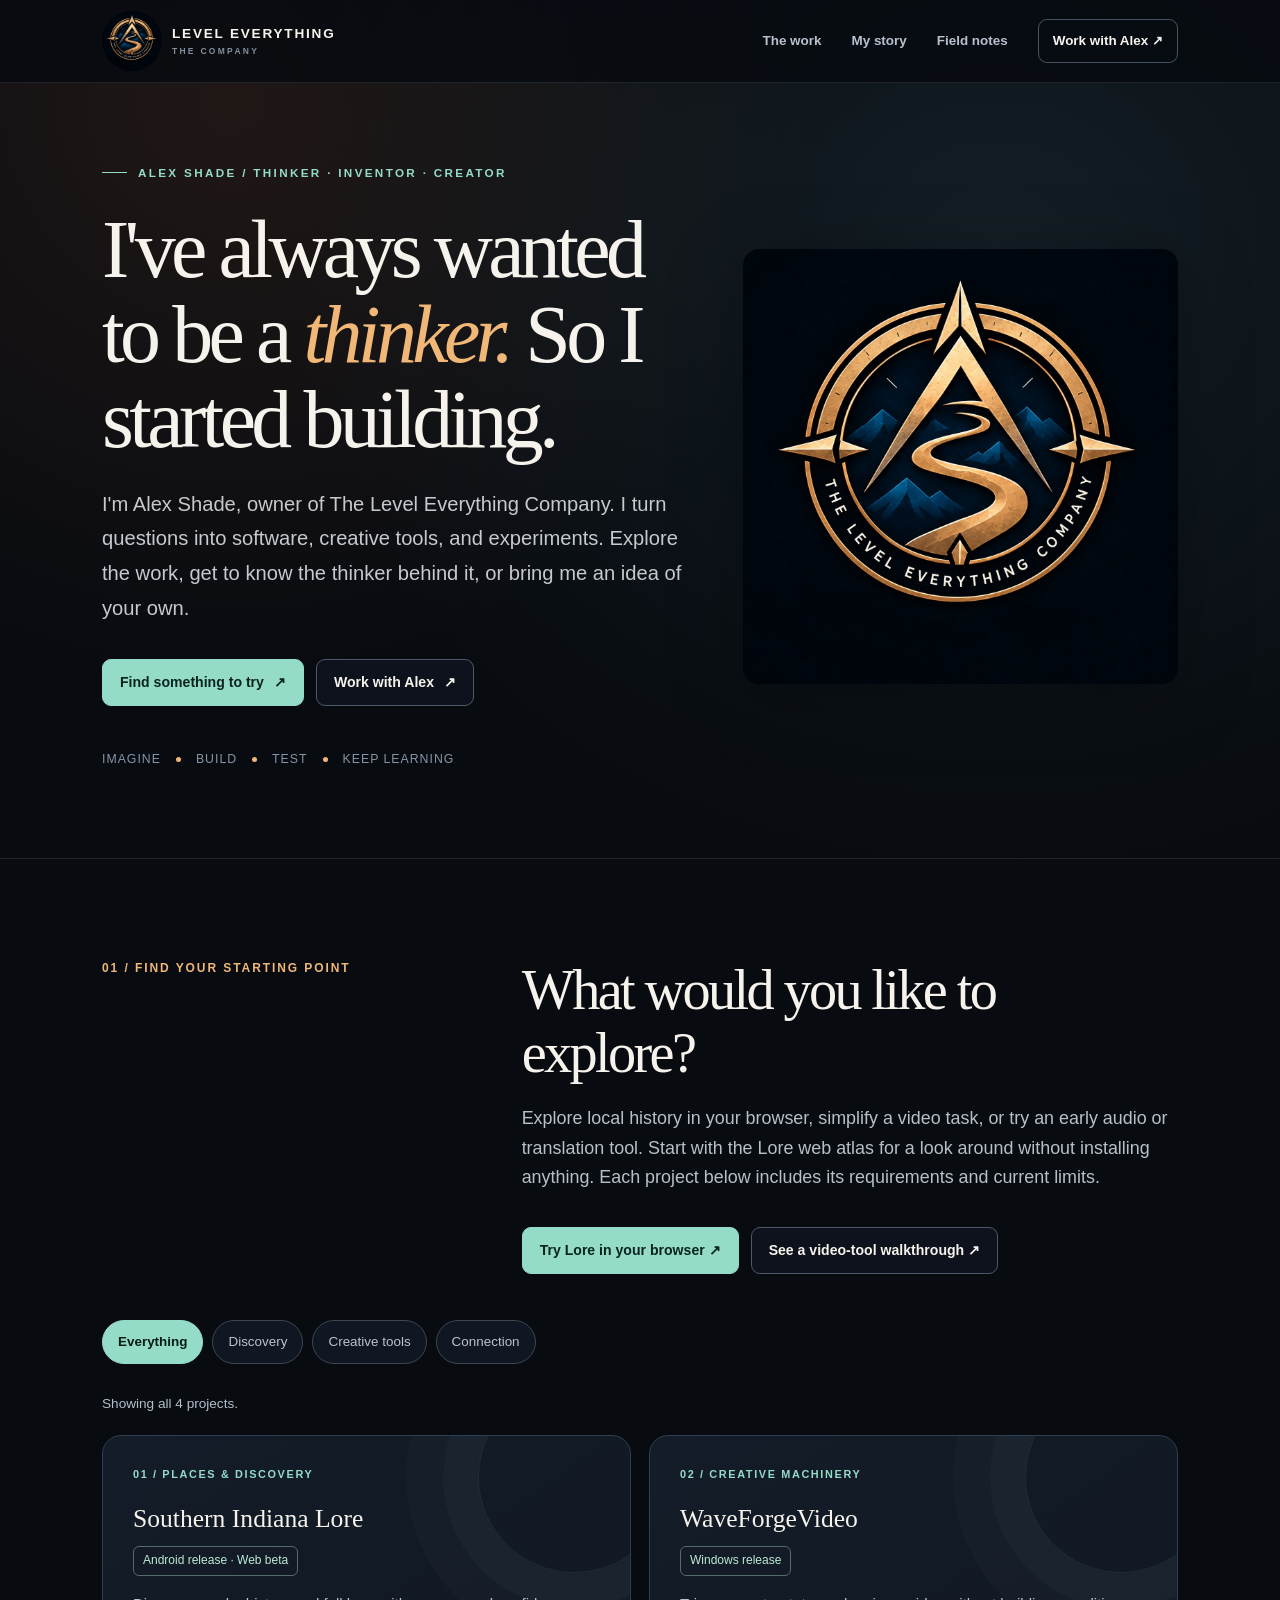
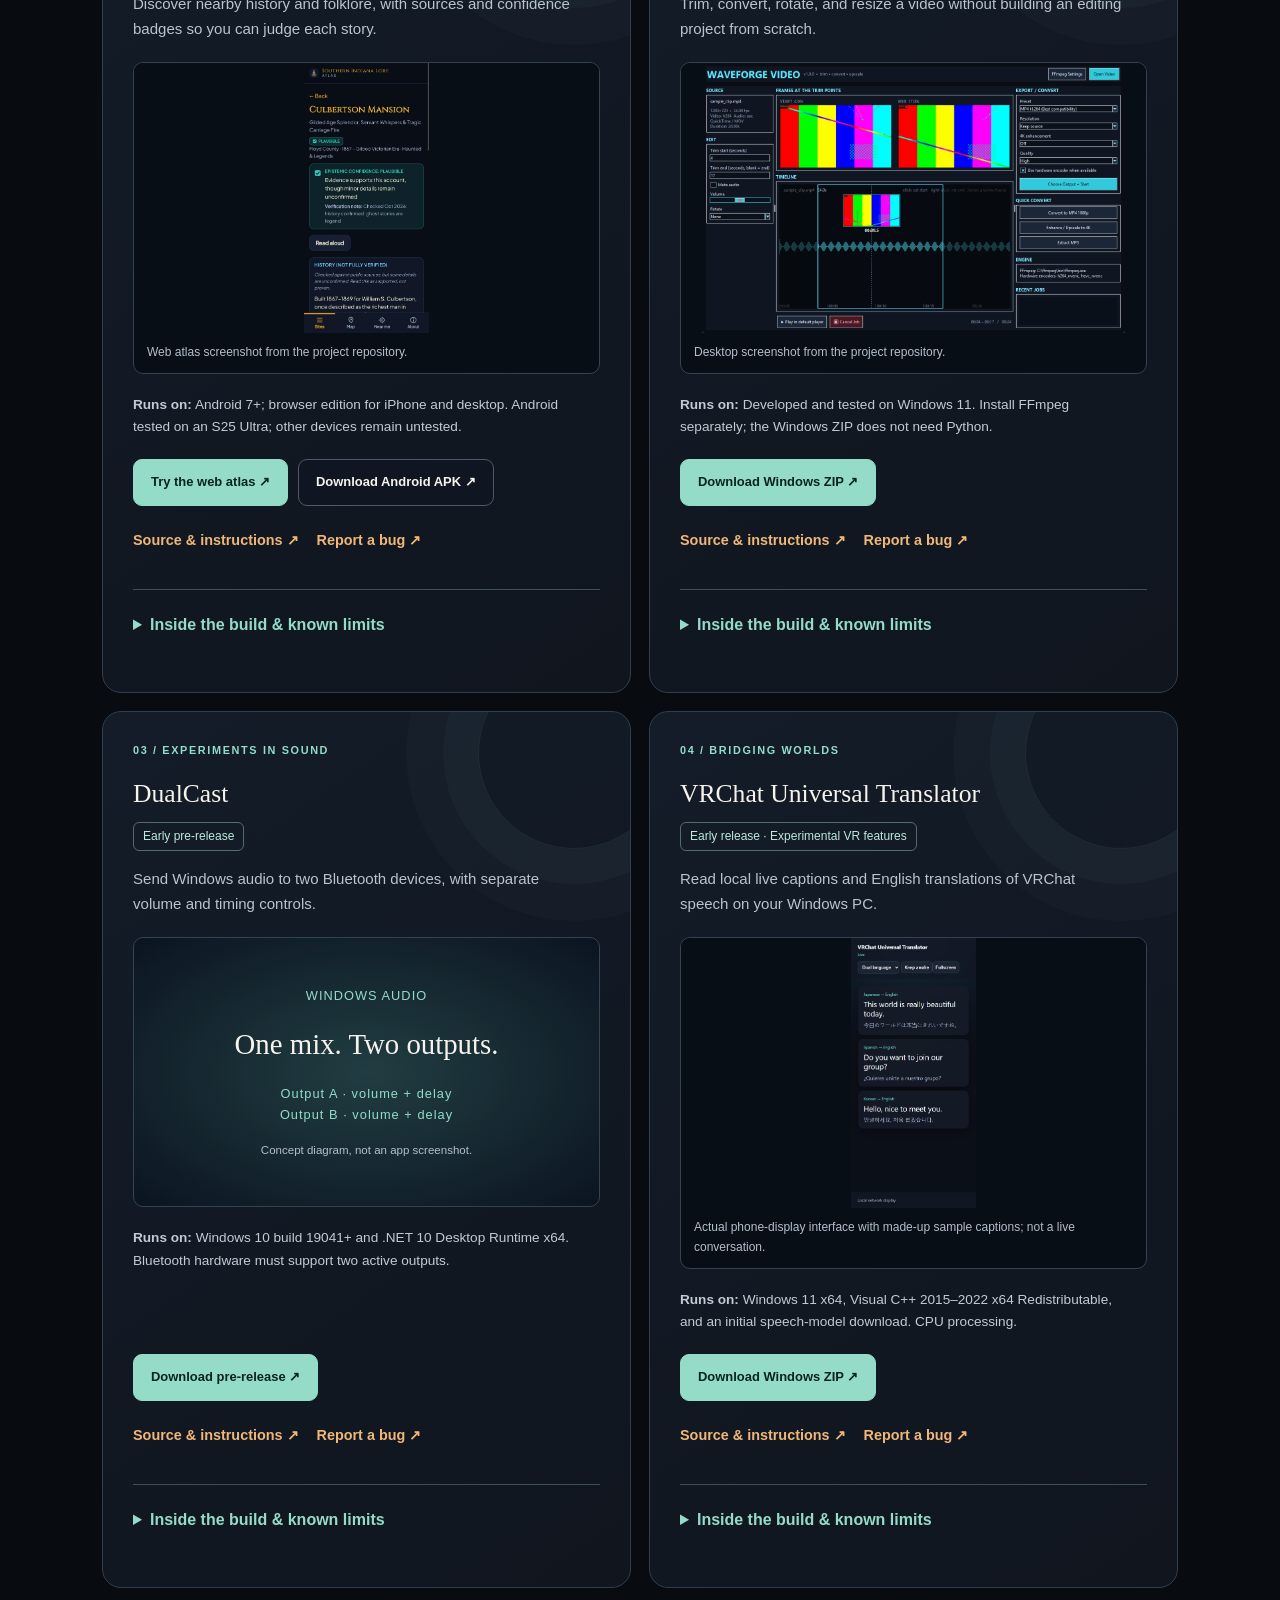
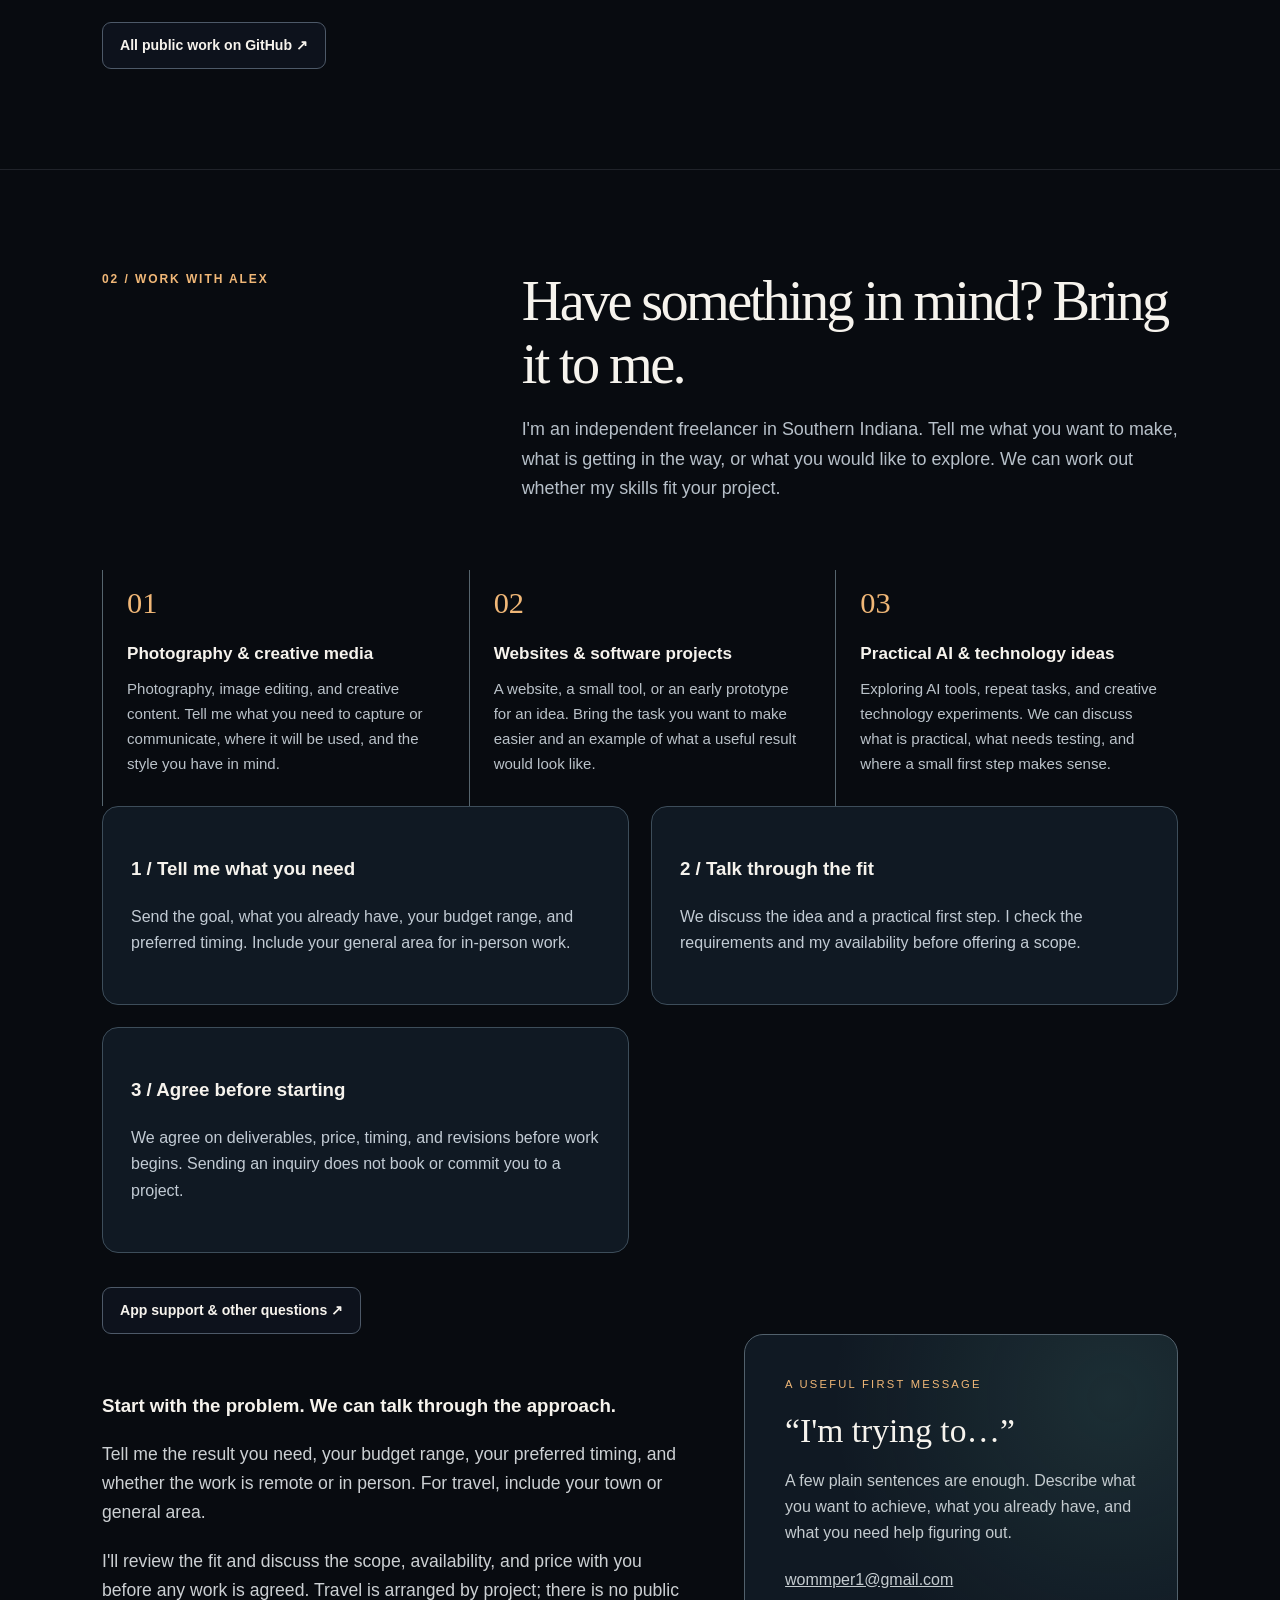
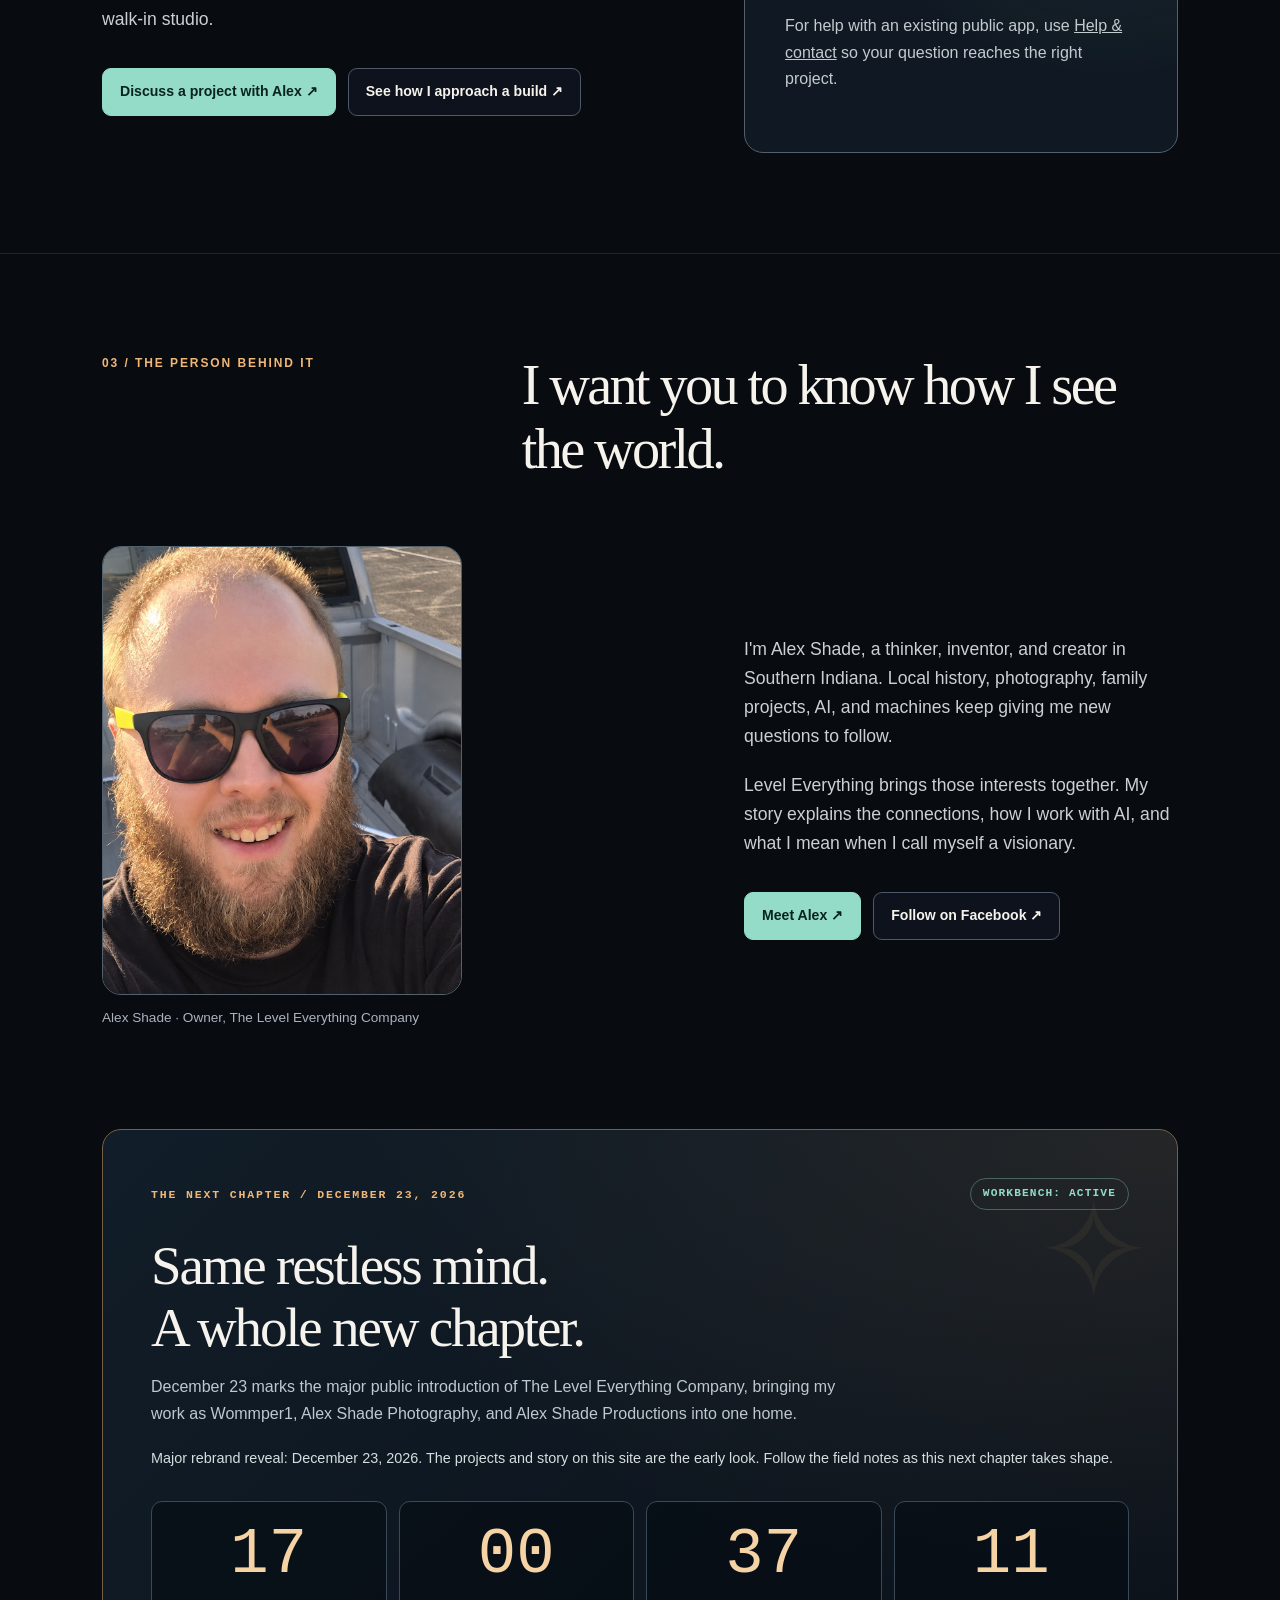
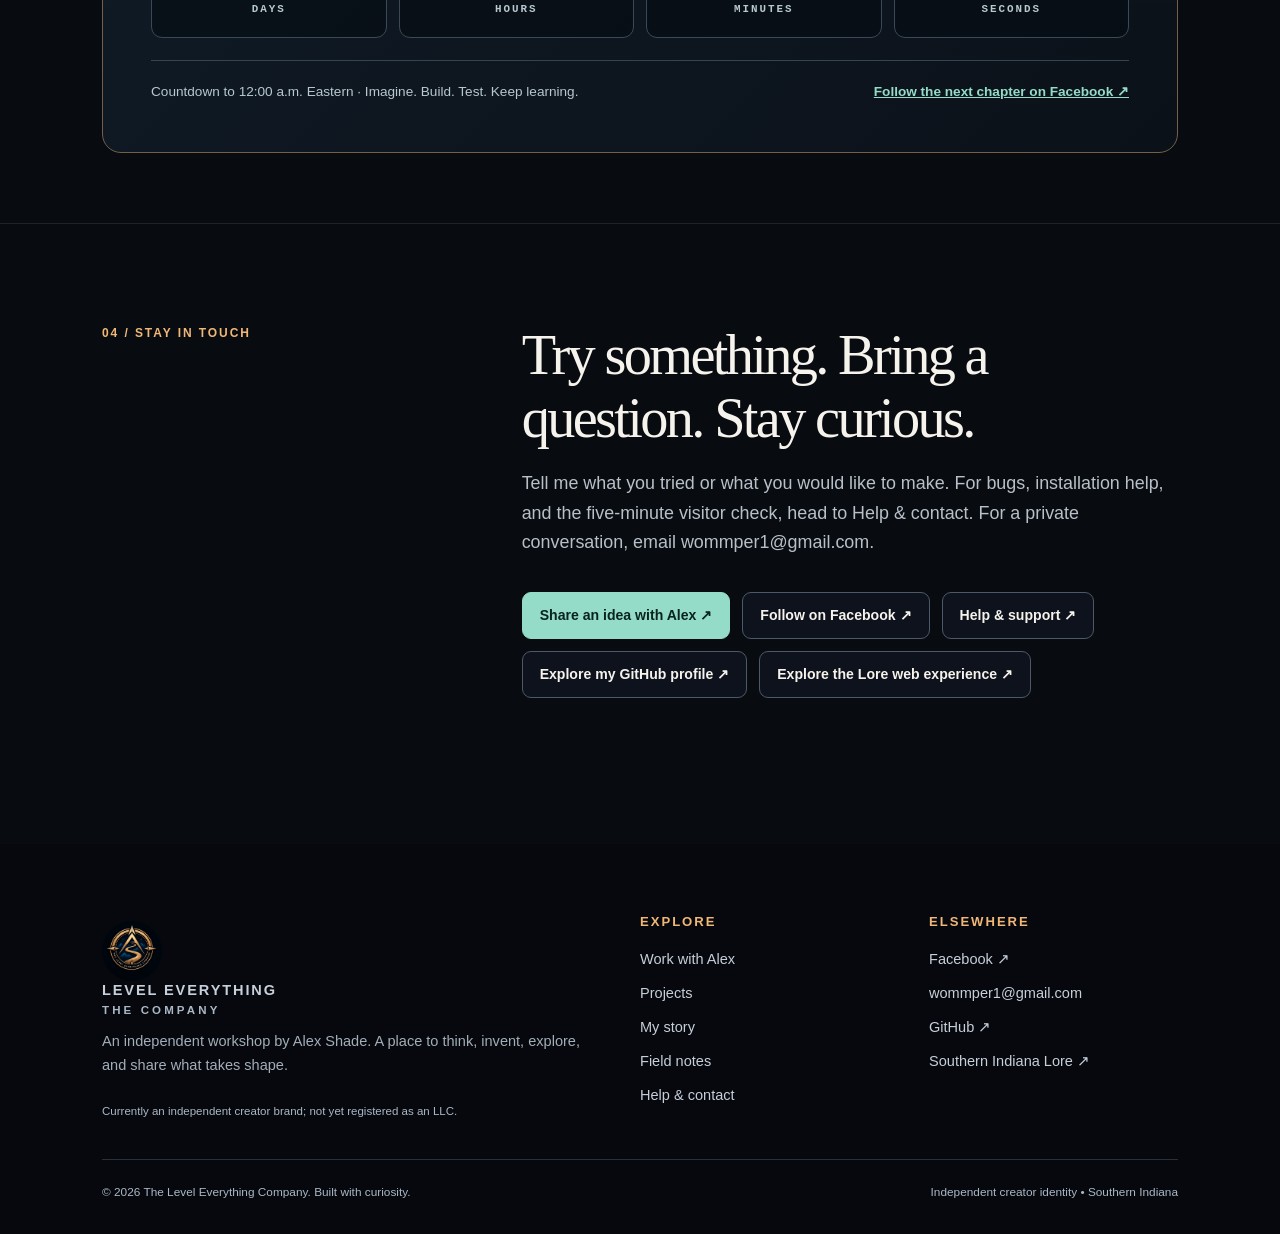
==== index.html @ e4cc4e74 "Add Alex’s portrait and official Facebook page links Use the supplied portrait for the personal intr" ====
<!doctype html>
<html lang="en"><head>
<meta charset="utf-8"><meta name="viewport" content="width=device-width,initial-scale=1"><meta name="theme-color" content="#080b10"><meta name="color-scheme" content="dark">
<title>The Level Everything Company | Creative Technology by Alex</title>


<link rel="icon" type="image/jpeg" href="company-logo.jpg"><link rel="stylesheet" href="styles.css?v=4">

<link rel="canonical" href="https://leveleverythingcompany.github.io/"><meta name="robots" content="index,follow"><script type="application/ld+json">{"@context":"https://schema.org","@type":"WebSite","name":"The Level Everything Company","alternateName":"Level Everything","url":"https://leveleverythingcompany.github.io/","description":"Independent creative technology projects, software, and maker experiments by Alex."}</script><meta name="description" content="Independent software, creative tools, and real-world experiments by Alex. Try Southern Indiana Lore, WaveForgeVideo, DualCast, and the VRChat Universal Translator."><meta property="og:type" content="website"><meta property="og:site_name" content="The Level Everything Company"><meta property="og:title" content="The Level Everything Company | Creative Technology by Alex"><meta property="og:description" content="Independent software, creative tools, and real-world experiments by Alex. Try Southern Indiana Lore, WaveForgeVideo, DualCast, and the VRChat Universal Translator."><meta property="og:url" content="https://leveleverythingcompany.github.io/"><meta property="og:image" content="https://leveleverythingcompany.github.io/social-preview.png"><meta property="og:image:width" content="1200"><meta property="og:image:height" content="630"><meta property="og:image:alt" content="The Level Everything Company — No single skill tree. Software. Stories. Experiments."><meta name="twitter:card" content="summary_large_image"><meta name="twitter:title" content="The Level Everything Company | Creative Technology by Alex"><meta name="twitter:description" content="Independent software, creative tools, and real-world experiments by Alex. Try Southern Indiana Lore, WaveForgeVideo, DualCast, and the VRChat Universal Translator."><meta name="twitter:image" content="https://leveleverythingcompany.github.io/social-preview.png"><style>
.reveal-wrap{padding:0 0 70px}.reveal-console{position:relative;overflow:hidden;border:1px solid #756047;border-radius:19px;background:radial-gradient(ellipse at 100% 0,rgba(240,183,119,.1),transparent 55%),linear-gradient(135deg,#111d28,#0b1119);padding:clamp(24px,4vw,48px)}.reveal-console:after{content:'✧';position:absolute;right:25px;top:5px;font-size:140px;color:rgba(240,183,119,.06);pointer-events:none}.reveal-top{display:flex;gap:18px;justify-content:space-between;align-items:center;flex-wrap:wrap}.reveal-kicker{color:var(--ember);font:700 .72rem/1.5 monospace;letter-spacing:.16em;text-transform:uppercase}.reveal-state{color:var(--mint);border:1px solid #49635e;border-radius:30px;padding:7px 12px;font:600 .7rem/1.4 monospace;letter-spacing:.1em}.reveal-title{font:400 clamp(2rem,4.3vw,3.8rem)/1.12 Georgia,serif;letter-spacing:-.04em;margin:25px 0 16px;max-width:760px}.reveal-copy{color:#bdc8d0;max-width:720px}.reveal-digits{display:grid;grid-template-columns:repeat(4,minmax(0,1fr));gap:12px;margin:30px 0 22px;position:relative;z-index:1}.reveal-unit{border:1px solid #394957;background:rgba(4,10,17,.6);border-radius:11px;padding:20px 12px;text-align:center}.reveal-unit strong{display:block;font:500 clamp(2.3rem,5vw,4.3rem)/1.05 monospace;color:#f5d3a4;font-variant-numeric:tabular-nums}.reveal-unit span{display:block;color:#b7c8cf;font:600 .68rem/1.5 monospace;letter-spacing:.18em;text-transform:uppercase;margin-top:12px}.reveal-date{color:#d5dedf;font-size:.9rem}.reveal-foot{border-top:1px solid #354451;padding-top:20px;display:flex;justify-content:space-between;align-items:center;gap:18px;flex-wrap:wrap}.reveal-foot p{margin:0;color:#b7c8cf;font-size:.85rem}.reveal-foot a{color:var(--mint);font-size:.85rem;font-weight:700}.reveal-console [hidden]{display:none!important}
@media(max-width:520px){.reveal-digits{grid-template-columns:repeat(2,minmax(0,1fr));gap:10px}.reveal-unit{padding:19px 10px}.reveal-wrap{padding-bottom:50px}}
</style></head><body>
<a class="skip" href="#main">Skip to content</a>
<header class="nav-wrap"><div class="container nav"><a class="brand" href="index.html" aria-label="The Level Everything Company home"><img class="brand-logo" src="company-logo.jpg" alt="" width="60" height="60"><span>LEVEL EVERYTHING <small>THE COMPANY</small></span></a><nav class="nav-links" aria-label="Main navigation"><a href="#work">The work</a><a href="story.html">My story</a><a href="field-notes.html">Field notes</a><a class="nav-cta" href="#hire">Work with Alex ↗</a></nav></div></header>
<main id="main" tabindex="-1">
<div class="container hero"><div><div class="eyebrow">Alex Shade / thinker · inventor · creator</div><h1>I've always wanted to be a <em>thinker.</em> So I started building.</h1><p class="intro">I'm Alex Shade, owner of The Level Everything Company. I turn questions into software, creative tools, and experiments. Explore the work, get to know the thinker behind it, or bring me an idea of your own.</p><div class="btn-row"><a class="button primary" href="#work">Find something to try <span aria-hidden="true">↗</span></a><a class="button ghost" href="#hire">Work with Alex <span aria-hidden="true">↗</span></a></div><div class="under-hero"><span>Imagine</span><span class="dot"></span><span>Build</span><span class="dot"></span><span>Test</span><span class="dot"></span><span>Keep learning</span></div></div>
<div class="hero-logo"><img src="company-logo.jpg" alt="The Level Everything Company compass badge with mountains and a winding path" width="1254" height="1254" fetchpriority="high"></div></div>
<section id="work" class="section"><div class="container"><div class="section-head"><div class="section-number">01 / find your starting point</div><div><h2>What would you like to explore?</h2><p class="section-lead">Explore local history in your browser, simplify a video task, or try an early audio or translation tool. Start with the Lore web atlas for a look around without installing anything. Each project below includes its requirements and current limits.</p><div class="btn-row"><a class="button primary" href="https://wommper1.github.io/southern-indiana-lore/">Try Lore in your browser ↗</a><a class="button ghost" href="field-notes.html#waveforge-walkthrough">See a video-tool walkthrough ↗</a></div></div></div><div class="project-controls" role="group" aria-label="Filter projects by theme"><button class="filter-button" type="button" data-filter="all" aria-pressed="true">Everything</button><button class="filter-button" type="button" data-filter="discovery" aria-pressed="false">Discovery</button><button class="filter-button" type="button" data-filter="creative" aria-pressed="false">Creative tools</button><button class="filter-button" type="button" data-filter="human" aria-pressed="false">Connection</button></div><p id="project-count" class="filter-status" role="status" aria-live="polite">Showing all 4 projects.</p><div class="project-grid"><article class="project" data-project="discovery"><span class="tag">01 / places & discovery</span><h3>Southern Indiana Lore</h3><span class="status">Android release · Web beta</span><p>Discover nearby history and folklore, with sources and confidence badges so you can judge each story.</p><figure class="project-preview"><a href="lore-preview.jpg" aria-label="Enlarge Southern Indiana Lore screenshot"><img src="lore-preview.jpg" width="750" height="1624" alt="A real Lore web atlas site page with history and a confidence badge." loading="lazy" decoding="async"></a><figcaption>Web atlas screenshot from the project repository.</figcaption></figure><p class="requirements"><strong>Runs on:</strong> Android 7+; browser edition for iPhone and desktop. Android tested on an S25 Ultra; other devices remain untested.</p><div class="project-actions"><a class="button primary" href="https://wommper1.github.io/southern-indiana-lore/">Try the web atlas ↗</a><a class="button ghost" href="https://github.com/Wommper1/southern-indiana-lore/releases/tag/v1.0.1">Download Android APK ↗</a></div><div class="project-links"><a href="https://github.com/Wommper1/southern-indiana-lore">Source &amp; instructions ↗</a><a href="https://github.com/Wommper1/southern-indiana-lore/issues">Report a bug ↗</a></div><details><summary>Inside the build &amp; known limits</summary><p><strong>The problem:</strong> A phone that helps people notice the history around them.</p><p><strong>The build:</strong> Offline site data, location alerts, narration, and a browser atlas.</p><p><strong>Current limits:</strong> GPS alerts are an Android feature. The web atlas needs to stay open for Near me. The map is schematic, and some historical details remain unverified.</p><a href="https://github.com/Wommper1/southern-indiana-lore/blob/main/docs/VERIFICATION_LOG.md">Read the verification log ↗</a></details></article>
<article class="project" data-project="creative"><span class="tag">02 / creative machinery</span><h3>WaveForgeVideo</h3><span class="status">Windows release</span><p>Trim, convert, rotate, and resize a video without building an editing project from scratch.</p><figure class="project-preview"><a href="waveforge-preview.png" aria-label="Enlarge WaveForgeVideo screenshot"><img src="waveforge-preview.png" width="1220" height="780" alt="The real WaveForge Video desktop window showing its video editing controls." loading="lazy" decoding="async"></a><figcaption>Desktop screenshot from the project repository.</figcaption></figure><p class="requirements"><strong>Runs on:</strong> Developed and tested on Windows 11. Install FFmpeg separately; the Windows ZIP does not need Python.</p><div class="project-actions"><a class="button primary" href="https://github.com/Wommper1/WaveForgeVideo/releases/tag/v1.1.0">Download Windows ZIP ↗</a></div><div class="project-links"><a href="https://github.com/Wommper1/WaveForgeVideo">Source &amp; instructions ↗</a><a href="https://github.com/Wommper1/WaveForgeVideo/issues">Report a bug ↗</a></div><details><summary>Inside the build &amp; known limits</summary><p><strong>The problem:</strong> Make everyday video jobs easier to complete.</p><p><strong>The build:</strong> A desktop front end for FFmpeg, with trim controls, previews, conversion, and export logging.</p><p><strong>Current limits:</strong> One clip at a time. Previews are still frames; there is no multi-clip timeline. Trimming re-encodes video.</p><a href="https://github.com/Wommper1/WaveForgeVideo/blob/main/docs/USER_GUIDE.md">Read the user guide ↗</a></details></article>
<article class="project" data-project="creative"><span class="tag">03 / experiments in sound</span><h3>DualCast</h3><span class="status">Early pre-release</span><p>Send Windows audio to two Bluetooth devices, with separate volume and timing controls.</p><div class="project-visual" aria-label="DualCast audio routing illustration"><span>WINDOWS AUDIO</span><strong>One mix. Two outputs.</strong><span>Output A · volume + delay<br>Output B · volume + delay</span><small>Concept diagram, not an app screenshot.</small></div><p class="requirements"><strong>Runs on:</strong> Windows 10 build 19041+ and .NET 10 Desktop Runtime x64. Bluetooth hardware must support two active outputs.</p><div class="project-actions"><a class="button primary" href="https://github.com/Wommper1/DualCast/releases/tag/v1.0.1">Download pre-release ↗</a></div><div class="project-links"><a href="https://github.com/Wommper1/DualCast">Source &amp; instructions ↗</a><a href="https://github.com/Wommper1/DualCast/issues">Report a bug ↗</a></div><details><summary>Inside the build &amp; known limits</summary><p><strong>The problem:</strong> Share the same audio across two playback devices.</p><p><strong>The build:</strong> Independent output queues, volume, sync calibration, and session health controls.</p><p><strong>Current limits:</strong> Streaming to two real devices is still being tested. Bluetooth clocks can drift; calibration or a restart may be needed. DRM audio is not captured.</p><a href="https://github.com/Wommper1/DualCast/blob/master/VERIFICATION.md">See what was tested ↗</a></details></article>
<article class="project" data-project="human"><span class="tag">04 / bridging worlds</span><h3>VRChat Universal Translator</h3><span class="status">Early release · Experimental VR features</span><p>Read local live captions and English translations of VRChat speech on your Windows PC.</p><figure class="project-preview"><a href="translator-preview.png" aria-label="Enlarge VRChat Universal Translator screenshot"><img src="translator-preview.png" width="375" height="812" alt="The translator phone display showing original-language text and English sample captions." loading="lazy" decoding="async"></a><figcaption>Actual phone-display interface with made-up sample captions; not a live conversation.</figcaption></figure><p class="requirements"><strong>Runs on:</strong> Windows 11 x64, Visual C++ 2015–2022 x64 Redistributable, and an initial speech-model download. CPU processing.</p><div class="project-actions"><a class="button primary" href="https://github.com/Wommper1/VRChatUniversalTranslator/releases/tag/v1.1.5">Download Windows ZIP ↗</a></div><div class="project-links"><a href="https://github.com/Wommper1/VRChatUniversalTranslator">Source &amp; instructions ↗</a><a href="https://github.com/Wommper1/VRChatUniversalTranslator/issues">Report a bug ↗</a></div><details><summary>Inside the build &amp; known limits</summary><p><strong>The problem:</strong> Help people follow conversations across languages.</p><p><strong>The build:</strong> Local speech recognition, translated captions, desktop overlays, and an optional local phone display.</p><p><strong>Current limits:</strong> Automatic captions can be wrong. SteamVR, phone display, and speaker labels still need full real-device acceptance testing. Independent project; not affiliated with VRChat Inc.</p><a href="https://github.com/Wommper1/VRChatUniversalTranslator/blob/main/VERIFICATION.md">Read testing evidence ↗</a></details></article>
</div><div class="btn-row"><a class="button ghost" href="https://github.com/Wommper1" target="_blank" rel="noopener noreferrer">All public work on GitHub ↗</a></div></div></section>
<section id="hire" class="section"><div class="container"><div class="section-head"><div class="section-number">02 / work with Alex</div><div><h2>Have something in mind? Bring it to me.</h2><p class="section-lead">I'm an independent freelancer in Southern Indiana. Tell me what you want to make, what is getting in the way, or what you would like to explore. We can work out whether my skills fit your project.</p></div></div><div class="principles"><article class="principle"><div class="icon">01</div><h3>Photography &amp; creative media</h3><p>Photography, image editing, and creative content. Tell me what you need to capture or communicate, where it will be used, and the style you have in mind.</p></article><article class="principle"><div class="icon">02</div><h3>Websites &amp; software projects</h3><p>A website, a small tool, or an early prototype for an idea. Bring the task you want to make easier and an example of what a useful result would look like.</p></article><article class="principle"><div class="icon">03</div><h3>Practical AI &amp; technology ideas</h3><p>Exploring AI tools, repeat tasks, and creative technology experiments. We can discuss what is practical, what needs testing, and where a small first step makes sense.</p></article></div><div class="help-grid" aria-label="How a project starts"><article class="help-card"><h3>1 / Tell me what you need</h3><p>Send the goal, what you already have, your budget range, and preferred timing. Include your general area for in-person work.</p></article><article class="help-card"><h3>2 / Talk through the fit</h3><p>We discuss the idea and a practical first step. I check the requirements and my availability before offering a scope.</p></article><article class="help-card"><h3>3 / Agree before starting</h3><p>We agree on deliverables, price, timing, and revisions before work begins. Sending an inquiry does not book or commit you to a project.</p></article></div><div class="btn-row"><a class="button ghost" href="help.html">App support &amp; other questions ↗</a></div><div class="story-panel"><div class="story-words"><h3>Start with the problem. We can talk through the approach.</h3><p>Tell me the result you need, your budget range, your preferred timing, and whether the work is remote or in person. For travel, include your town or general area.</p><p>I'll review the fit and discuss the scope, availability, and price with you before any work is agreed. Travel is arranged by project; there is no public walk-in studio.</p><div class="btn-row"><a class="button primary" href="mailto:wommper1@gmail.com?subject=Project%20inquiry%20%E2%80%94%20The%20Level%20Everything%20Company&amp;body=Hi%20Alex%2C%0A%0AI%20am%20trying%20to%3A%0A%0AThe%20result%20I%20need%3A%0A%0AWhat%20I%20already%20have%3A%0A%0ABudget%20range%3A%0APreferred%20timing%3A%0ARemote%20or%20in%20person%20%28town/area%29%3A%0A%0AThanks%21">Discuss a project with Alex ↗</a><a class="button ghost" href="field-notes.html#waveforge-walkthrough">See how I approach a build ↗</a></div></div><aside class="future-card"><div class="stamp">A useful first message</div><h3>“I'm trying to…”</h3><p>A few plain sentences are enough. Describe what you want to achieve, what you already have, and what you need help figuring out.</p><p><a href="mailto:wommper1@gmail.com">wommper1@gmail.com</a></p><p>For help with an existing public app, use <a href="help.html">Help &amp; contact</a> so your question reaches the right project.</p></aside></div></div></section>
<section id="story" class="section"><div class="container"><div class="section-head"><div class="section-number">03 / the person behind it</div><div><h2>I want you to know how I see the world.</h2></div></div><div class="story-panel"><figure style="margin:0;max-width:360px"><img src="alex-shade-portrait.png" width="1122" height="1402" alt="Alex Shade smiling outdoors, wearing sunglasses" loading="lazy" style="display:block;width:100%;height:auto;border-radius:19px;border:1px solid #52616c"><figcaption style="padding-top:12px;color:#aab3be;font-size:.85rem">Alex Shade · Owner, The Level Everything Company</figcaption></figure><div class="story-words"><p>I'm Alex Shade, a thinker, inventor, and creator in Southern Indiana. Local history, photography, family projects, AI, and machines keep giving me new questions to follow.</p><p>Level Everything brings those interests together. My story explains the connections, how I work with AI, and what I mean when I call myself a visionary.</p><div class="btn-row"><a class="button primary" href="story.html">Meet Alex ↗</a><a class="button ghost" href="https://www.facebook.com/profile.php?id=61595716748531" target="_blank" rel="noopener noreferrer">Follow on Facebook ↗</a></div></div></div></div></section>
<section id="reveal" class="reveal-wrap" aria-labelledby="reveal-title"><div class="container"><div class="reveal-console"><div class="reveal-top"><span class="reveal-kicker">The next chapter / December 23, 2026</span><span id="reveal-state" class="reveal-state">WORKBENCH: ACTIVE</span></div><h2 id="reveal-title" class="reveal-title">Same restless mind.<br>A whole new chapter.</h2><p class="reveal-copy">December 23 marks the major public introduction of The Level Everything Company, bringing my work as Wommper1, Alex Shade Photography, and Alex Shade Productions into one home.</p><p class="reveal-date">Major rebrand reveal: <time datetime="2026-12-23T00:00:00-05:00">December 23, 2026</time>. The projects and story on this site are the early look. Follow the field notes as this next chapter takes shape.</p><div id="reveal-digits" class="reveal-digits" role="timer" aria-live="off" aria-label="Time until December 23, 2026, at midnight Eastern"><div class="reveal-unit"><strong data-count="days">—</strong><span>Days</span></div><div class="reveal-unit"><strong data-count="hours">—</strong><span>Hours</span></div><div class="reveal-unit"><strong data-count="minutes">—</strong><span>Minutes</span></div><div class="reveal-unit"><strong data-count="seconds">—</strong><span>Seconds</span></div></div><p id="reveal-arrived" class="reveal-copy" hidden>December 23 is here. Welcome to the next chapter of The Level Everything Company.</p><noscript><p class="reveal-copy">The reveal date is December 23, 2026. Enable JavaScript to see the live countdown.</p></noscript><div class="reveal-foot"><p id="reveal-note">Countdown to 12:00 a.m. Eastern · Imagine. Build. Test. Keep learning.</p><a href="https://www.facebook.com/profile.php?id=61595716748531" target="_blank" rel="noopener noreferrer">Follow the next chapter on Facebook ↗</a></div></div></div></section>
<section id="connect" class="section"><div class="container"><div class="section-head"><div class="section-number">04 / stay in touch</div><div><h2>Try something. Bring a question. Stay curious.</h2><p class="section-lead">Tell me what you tried or what you would like to make. For bugs, installation help, and the five-minute visitor check, head to Help &amp; contact. For a private conversation, email wommper1@gmail.com.</p><div class="btn-row"><a class="button primary" href="mailto:wommper1@gmail.com">Share an idea with Alex ↗</a><a class="button ghost" href="https://www.facebook.com/profile.php?id=61595716748531" target="_blank" rel="noopener noreferrer">Follow on Facebook ↗</a><a class="button ghost" href="help.html">Help &amp; support ↗</a><a class="button ghost" href="https://github.com/Wommper1" target="_blank" rel="noopener noreferrer">Explore my GitHub profile ↗</a><a class="button ghost" href="https://wommper1.github.io/southern-indiana-lore/" target="_blank" rel="noopener noreferrer">Explore the Lore web experience ↗</a></div></div></div></div></section>
</main>
<footer class="footer"><div class="container"><div class="footer-grid"><div><a class="brand" href="index.html"><img class="brand-logo" src="company-logo.jpg" alt="" width="60" height="60"><span>LEVEL EVERYTHING <small>THE COMPANY</small></span></a><p>An independent workshop by Alex Shade. A place to think, invent, explore, and share what takes shape.</p><small>Currently an independent creator brand; not yet registered as an LLC.</small></div><div><h3>Explore</h3><a href="#hire">Work with Alex</a><a href="#work">Projects</a><a href="story.html">My story</a><a href="field-notes.html">Field notes</a><a href="help.html">Help &amp; contact</a></div><div><h3>Elsewhere</h3><a href="https://www.facebook.com/profile.php?id=61595716748531" target="_blank" rel="noopener noreferrer">Facebook ↗</a><a href="mailto:wommper1@gmail.com">wommper1@gmail.com</a><a href="https://github.com/Wommper1" target="_blank" rel="noopener noreferrer">GitHub ↗</a><a href="https://github.com/Wommper1/southern-indiana-lore" target="_blank" rel="noopener noreferrer">Southern Indiana Lore ↗</a></div></div><div class="footer-bottom"><span>© <span data-year>2026</span> The Level Everything Company. Built with curiosity.</span><span>Independent creator identity • Southern Indiana</span></div></div></footer>
<script src="site.js?v=3" defer></script>
<script>(() => {
  const target = Date.parse('2026-12-23T00:00:00-05:00');
  const panel = document.getElementById('reveal-digits');
  if (!panel) return;
  let clock;
  function update() {
    const remaining = Math.max(0, Math.ceil((target - Date.now()) / 1000));
    const values = { days: Math.floor(remaining / 86400), hours: Math.floor(remaining / 3600) % 24, minutes: Math.floor(remaining / 60) % 60, seconds: remaining % 60 };
    Object.entries(values).forEach(([name, value]) => {
      const node = panel.querySelector('[data-count="' + name + '"]');
      if (node) node.textContent = String(value).padStart(2, '0');
    });
    if (remaining === 0) {
      panel.hidden = true;
      document.getElementById('reveal-arrived').hidden = false;
      document.getElementById('reveal-state').textContent = 'THE NEXT CHAPTER';
      document.getElementById('reveal-note').textContent = 'Imagine. Build. Test. Keep learning.';
      if (clock) clearInterval(clock);
      return true;
    }
    return false;
  }
  if (!update()) clock = setInterval(update, 1000);
})();</script>
</body></html>
---- styles.css ----
:root{color-scheme:dark;--bg:#080b10;--bg2:#0d121b;--panel:#101721;--paper:#161923;--line:#2b3442;--text:#f6f3ed;--muted:#aab3be;--soft:#82909f;--ember:#f0b777;--mint:#94dcc8;--mint2:#4d9e91;--radius:19px;--max:1190px}
*{box-sizing:border-box}
html{scroll-behavior:smooth}
body{margin:0;color:var(--text);background:var(--bg);font-family:Inter,"Segoe UI",Arial,sans-serif;line-height:1.65;-webkit-font-smoothing:antialiased;overflow-x:hidden}
body:before{content:'';position:absolute;inset:0 0 auto;z-index:-1;height:1120px;pointer-events:none;background:radial-gradient(ellipse at 78% 22%,rgba(56,94,105,.23),transparent 51%),radial-gradient(ellipse at 18% 9%,rgba(196,109,60,.13),transparent 40%)}
::selection{background:var(--mint);color:#041310}
a{color:inherit}
a:focus-visible,button:focus-visible{outline:3px solid var(--ember);outline-offset:4px}
button{font:inherit}p{margin:0 0 1.25rem}.container{max-width:var(--max);margin:0 auto;padding:0 clamp(21px,5vw,57px)}
.skip{position:absolute;left:12px;top:-60px;z-index:99;background:var(--ember);color:#111;padding:10px 14px}.skip:focus{top:10px}
.nav-wrap{position:relative;border-bottom:1px solid rgba(187,200,213,.12);background:rgba(7,10,16,.84)}.nav{min-height:82px;display:flex;align-items:center;justify-content:space-between;gap:24px}.brand{display:inline-flex;text-decoration:none;align-items:center;gap:12px;letter-spacing:.13em;line-height:1.32;font-weight:850;font-size:.85rem}.brand-mark{width:37px;height:37px;border:1px solid rgba(240,183,119,.75);border-radius:10px;display:grid;place-items:center;color:var(--ember);font-size:1rem;letter-spacing:-.16em;padding-right:.16em;transform:rotate(-4deg)}.brand small{display:block;letter-spacing:.27em;font-weight:650;font-size:.53rem;color:var(--soft);margin-top:3px}.nav-links{display:flex;gap:clamp(13px,2.5vw,30px);align-items:center}.nav-links a{font-size:.84rem;font-weight:650;color:#b8c1ce;text-decoration:none;transition:color .2s}.nav-links a:hover,.nav-links a[aria-current="page"]{color:var(--ember)}.nav-links .nav-cta{border:1px solid #455362;color:var(--text);padding:10px 14px;border-radius:9px}
.eyebrow{display:flex;align-items:center;gap:11px;font-weight:750;font-size:.73rem;color:var(--mint);text-transform:uppercase;letter-spacing:.2em}.eyebrow:before{content:'';display:inline-block;width:25px;height:1px;background:var(--mint)}
.hero{min-height:715px;display:grid;grid-template-columns:minmax(0,1.22fr) minmax(330px,.78fr);align-items:center;gap:clamp(15px,3vw,56px);padding-top:80px;padding-bottom:88px}
.hero h1{font-family:"Iowan Old Style","Palatino Linotype",Georgia,serif;font-size:clamp(3.1rem,6.4vw,6.45rem);line-height:1.035;letter-spacing:-.057em;font-weight:500;margin:26px 0 24px;max-width:790px}.hero h1 em{color:var(--ember);font-style:italic}.hero .intro{max-width:630px;font-size:clamp(1.05rem,1.75vw,1.26rem);color:#c6c9cd;line-height:1.72}.btn-row{display:flex;flex-wrap:wrap;gap:12px;margin-top:34px}.button{display:inline-flex;align-items:center;justify-content:center;gap:10px;text-decoration:none;font-size:.88rem;font-weight:760;min-height:47px;border-radius:9px;padding:11px 17px;border:1px solid #4d5968;transition:transform .18s,border-color .18s,background .18s}.button:hover{transform:translateY(-2px);border-color:var(--ember)}.button.primary{background:var(--mint);color:#09241f;border-color:var(--mint)}.button.primary:hover{background:#b9f5e3}.button.ghost{background:rgba(16,22,33,.7)}
.under-hero{display:flex;gap:15px;align-items:center;flex-wrap:wrap;margin-top:43px;color:#8695a6;font-size:.77rem;letter-spacing:.08em;text-transform:uppercase}.under-hero .dot{width:5px;height:5px;border-radius:50%;background:var(--ember)}
.orbit{aspect-ratio:1/1.12;min-height:425px;position:relative;display:flex;align-items:center;justify-content:center}.orbit:before{position:absolute;content:'';width:100%;aspect-ratio:1;border:1px solid #344252;border-radius:50%;opacity:.7;background:repeating-radial-gradient(circle at center,transparent 0px,transparent 60px,rgba(146,181,191,.09) 61px,transparent 62px),linear-gradient(65deg,transparent,rgba(124,210,187,.07));box-shadow:0 0 120px rgba(26,92,91,.1)}.orbit:after{content:'';position:absolute;inset:7% 9%;background:linear-gradient(transparent 49.8%,rgba(121,179,180,.12) 50%,transparent 50.2%),linear-gradient(90deg,transparent 49.8%,rgba(121,179,180,.12) 50%,transparent 50.2%);transform:rotate(-19deg);pointer-events:none}.orbit-ring{position:absolute;width:80%;aspect-ratio:1;border:1px dashed #3a4b57;border-radius:50%;transform:rotate(-24deg)}.orbit-ring:before{content:'';position:absolute;background:var(--ember);box-shadow:0 0 25px rgba(240,183,119,.6);width:8px;height:8px;border-radius:50%;top:14%;left:14%}.orbit-core{width:57%;aspect-ratio:1;border-radius:50%;border:1px solid rgba(147,217,201,.25);background:radial-gradient(circle at 36% 28%,rgba(240,183,119,.21),transparent 39%),radial-gradient(circle at 65% 70%,#224249,#0b1c28 65%,#08131c);box-shadow:inset 0 0 60px rgba(135,215,201,.07),0 0 75px rgba(17,87,91,.2);position:relative;display:grid;place-items:center}.orbit-core .big-e{font-family:Georgia,serif;font-size:clamp(4.5rem,9vw,8.5rem);font-weight:normal;color:#c9ded7;opacity:.86;line-height:1;letter-spacing:-.18em;padding-right:.2em}.orbit-badge{position:absolute;z-index:3;background:rgba(18,26,36,.92);border:1px solid #3a4952;border-radius:10px;color:#c3cbcb;padding:12px 16px;backdrop-filter:blur(12px);font-size:.7rem;letter-spacing:.09em;text-transform:uppercase}.orbit-badge b{display:block;color:var(--ember);font-size:.85rem;letter-spacing:.03em}.orbit-badge.top{right:-8px;top:14%}.orbit-badge.bottom{left:0;bottom:13%}
.section{border-top:1px solid rgba(175,185,198,.14);padding:100px 0}.section-head{display:grid;grid-template-columns:1fr 1.8fr;gap:55px;margin-bottom:46px}.section-number{color:var(--ember);font-size:.75rem;letter-spacing:.16em;text-transform:uppercase;font-weight:700}.section h2,.page-hero h1{font-family:"Iowan Old Style",Georgia,serif;font-weight:500;letter-spacing:-.047em;line-height:1.13}.section h2{font-size:clamp(2.35rem,4.4vw,4.4rem);margin:0 0 18px}.section-lead{color:#b7c0c9;font-size:1.12rem;max-width:740px}
.story-panel{display:grid;grid-template-columns:1.15fr .85fr;gap:55px;align-items:center}.story-words p{color:#ccd0d3;font-size:1.1rem}.story-words .pull{font-family:Georgia,serif;font-size:clamp(1.7rem,3.3vw,2.95rem);line-height:1.3;color:#f4e9dc;letter-spacing:-.035em;margin:0 0 30px}.story-words .pull strong{font-weight:normal;color:var(--ember)}.journal{position:relative;padding:38px 34px 34px;border:1px solid #6c594f;background:linear-gradient(165deg,#292622,#171c23 85%);border-radius:4px;transform:rotate(1.2deg);box-shadow:20px 25px 70px rgba(0,0,0,.25)}.journal:before{content:'';position:absolute;top:16px;left:20px;right:20px;border-top:1px solid rgba(251,213,162,.17)}.journal .label{font-family:monospace;letter-spacing:.16em;font-size:.67rem;color:var(--ember);text-transform:uppercase}.journal blockquote{font-family:"Iowan Old Style",Georgia,serif;font-size:clamp(1.55rem,2.8vw,2.55rem);line-height:1.27;letter-spacing:-.025em;margin:20px 0 28px;color:#f2e4d2}.journal .signature{font-size:.88rem;color:#adbbbe}.sigline{width:42px;height:1px;background:var(--ember);margin:0 0 14px}
.project-controls{display:flex;gap:9px;flex-wrap:wrap;margin:25px 0 29px}.filter-button{border:1px solid #3d4651;color:#b9c3ce;background:#101722;padding:9px 15px;border-radius:100px;cursor:pointer;font-size:.84rem}.filter-button[aria-pressed="true"]{border-color:var(--mint);color:#071b18;background:var(--mint);font-weight:750}.project-grid{display:grid;grid-template-columns:repeat(2,minmax(0,1fr));gap:18px}.project{background:linear-gradient(145deg,#131c28,#10151e);border:1px solid #303f50;border-radius:var(--radius);padding:30px;display:flex;flex-direction:column;min-height:315px;position:relative;overflow:hidden;transition:border-color .2s,transform .2s}.project:hover{transform:translateY(-3px);border-color:#638980}.project[hidden]{display:none}.project:before{content:'';position:absolute;right:-40px;top:-55px;border-radius:50%;width:190px;height:190px;border:1px solid rgba(149,203,196,.10);box-shadow:0 0 0 35px rgba(149,203,196,.035),0 0 0 72px rgba(149,203,196,.025)}.project .tag{font-size:.68rem;text-transform:uppercase;letter-spacing:.15em;font-weight:720;color:var(--mint)}.project h3{font-family:Georgia,serif;font-size:clamp(1.4rem,2vw,2rem);font-weight:normal;margin:35px 0 12px;max-width:80%;line-height:1.18}.project p{color:#bac4cd;max-width:445px;font-size:.94rem}.project a{margin-top:auto;color:var(--ember);font-weight:750;text-decoration:none;font-size:.9rem;align-self:flex-start}.project a:hover{text-decoration:underline}.project .tiny{color:#7c8a9a;font-size:.72rem;margin-top:8px}
.principles{display:grid;grid-template-columns:repeat(3,minmax(0,1fr));gap:24px}.principle{border-left:1px solid #56656e;padding:8px 10px 10px 24px}.principle .icon{font-size:1.9rem;color:var(--ember);font-family:Georgia,serif}.principle h3{font-size:1.07rem;margin:12px 0 9px}.principle p{font-size:.94rem;color:#bac2c9}
.past{display:grid;grid-template-columns:1fr 1fr;gap:60px}.path{border-left:1px solid #56626b;padding-left:25px;margin:17px 0}.path-item{position:relative;padding:0 0 35px}.path-item:last-child{padding-bottom:0}.path-item:before{content:'';position:absolute;width:7px;height:7px;border-radius:50%;border:2px solid var(--ember);background:var(--bg);left:-31px;top:7px}.path-item h3{margin:0 0 8px;font-size:1.1rem}.path-item span{font-size:.72rem;letter-spacing:.16em;color:var(--mint);text-transform:uppercase}.path-item p{color:#b8c0c7;font-size:.92rem;margin-top:9px}.future-card{border:1px solid #52616c;border-radius:19px;padding:40px;background:radial-gradient(circle at 85% 15%,rgba(126,215,190,.11),transparent 55%),#101923}.future-card p{color:#c4cbcf}.future-card .stamp{font-size:.7rem;letter-spacing:.2em;text-transform:uppercase;color:var(--ember);margin-bottom:17px}.future-card h3{font-family:Georgia,serif;font-size:2.1rem;font-weight:normal;line-height:1.22;margin:0 0 16px}
.note-band{background:linear-gradient(120deg,#172524,#101923);border-top:1px solid #304a4c;border-bottom:1px solid #304a4c}.note-inner{display:flex;align-items:center;justify-content:space-between;gap:35px;padding-top:46px;padding-bottom:45px}.note-inner strong{font-family:Georgia,serif;font-weight:normal;font-size:clamp(1.5rem,2.7vw,2.5rem);line-height:1.23}.note-inner p{margin:12px 0 0;color:#b7c6c4}.note-inner .button{flex-shrink:0}
.signal{display:flex;gap:20px;align-items:start;justify-content:space-between;margin:27px 0 0;border:1px solid #3a4c52;border-radius:14px;padding:20px 23px;background:#0f1821}.signal .callout{font-family:Georgia,serif;color:#f1d9b9;font-size:clamp(1.1rem,2vw,1.4rem);margin:3px 0 0}.signal .mini{font-size:.71rem;color:var(--mint);letter-spacing:.15em;text-transform:uppercase}.signal button{border:1px solid #6c807f;border-radius:50%;background:#192a2c;color:#cff2e5;width:43px;height:43px;cursor:pointer;font-size:1.5rem;flex-shrink:0}.signal button:hover{background:#28413c}
.footer{padding:67px 0 31px;background:#06080d}.footer-grid{display:grid;grid-template-columns:2fr 1fr 1fr;gap:40px}.footer h3{font-size:.82rem;text-transform:uppercase;color:var(--ember);letter-spacing:.15em;margin:0 0 14px}.footer a{color:#c6cfda;text-decoration:none;font-size:.91rem;display:block;margin:10px 0}.footer a:hover{color:var(--ember)}.footer p{color:#a2aeb9;font-size:.91rem;max-width:490px}.footer small{font-size:.72rem;color:#86929f}.footer-bottom{border-top:1px solid #26303b;display:flex;justify-content:space-between;gap:10px;flex-wrap:wrap;margin-top:36px;padding-top:23px;color:#778899;font-size:.74rem}
.page-hero{padding-top:115px;padding-bottom:100px}.page-hero h1{font-size:clamp(3.2rem,7vw,6.5rem);margin:20px 0 29px;max-width:850px}.page-hero h1 em{font-style:italic;color:var(--ember)}.page-hero p{font-size:1.16rem;color:#c5cdd2;max-width:700px}.prose{max-width:760px}.prose p{font-size:1.14rem;color:#c8d0d5;margin:0 0 25px}.prose h2{font-family:Georgia,serif;font-size:2.25rem;font-weight:normal;color:#f7eadb;margin:44px 0 17px}.prose .highlight{font-size:1.7rem;line-height:1.4;color:#f4e0c5;font-family:Georgia,serif;border-left:2px solid var(--ember);padding-left:24px;margin:36px 0}.prose a{color:var(--mint)}.small-label{color:var(--mint);letter-spacing:.16em;text-transform:uppercase;font-size:.73rem;font-weight:750}.note-article{background:#111822;border:1px solid #30404c;border-radius:18px;padding:clamp(24px,5vw,56px);max-width:860px}.note-article h2{font-family:Georgia,serif;font-size:clamp(2rem,4vw,3rem);font-weight:normal;margin:10px 0 24px}.note-article p{font-size:1.06rem;line-height:1.82;color:#cbd0d2}.note-article .subnote{font-size:.85rem;color:#95a6b2}
@media(max-width:1000px){.hero{grid-template-columns:1fr;min-height:0;padding-top:80px}.orbit{max-width:520px;width:100%;margin:-5px auto -35px;min-height:375px}.orbit-badge.top{right:5%}.orbit-badge.bottom{left:6%}.section-head{grid-template-columns:1fr;gap:5px}.story-panel{grid-template-columns:1fr;gap:32px}.journal{max-width:600px}.past{grid-template-columns:1fr;gap:32px}}
@media(max-width:680px){.nav{align-items:flex-start;flex-wrap:wrap;padding:16px 0}.nav-links{width:100%;justify-content:space-between;gap:8px}.nav-links a{font-size:.73rem}.nav-links .nav-cta{padding:7px 10px}.hero{padding-top:68px;padding-bottom:72px}.hero h1{font-size:clamp(3rem,11.5vw,5rem)}.orbit{min-height:300px;max-width:380px;margin:10px auto -20px}.orbit-badge{font-size:.57rem;padding:9px 10px}.orbit-badge b{font-size:.69rem}.section{padding:72px 0}.section-head{margin-bottom:29px}.project-grid,.principles{grid-template-columns:1fr}.project{min-height:270px;padding:25px}.project h3{margin-top:25px}.past{gap:18px}.future-card{padding:29px}.note-inner{display:block}.note-inner .button{margin-top:24px}.footer-grid{grid-template-columns:1fr 1fr;gap:28px}.footer-grid>div:first-child{grid-column:span 2}.signal{align-items:center}}
@media(prefers-reduced-motion:reduce){html{scroll-behavior:auto}*,*:before,*:after{transition:none!important;animation:none!important}}

/* Project previews and practical visitor guidance */
.project:before{pointer-events:none}.project h3{max-width:100%;margin:20px 0 12px}.status{align-self:flex-start;border:1px solid #526d68;border-radius:6px;padding:4px 9px;color:#bde9db;font-size:.75rem;margin-bottom:16px}.project-preview{margin:0 0 20px;background:#080e16;border:1px solid #334352;border-radius:10px;overflow:hidden}.project-preview a{display:block;margin:0;width:100%}.project-preview img{display:block;width:100%;height:270px;object-fit:contain;background:#080e16}.project-preview figcaption{padding:10px 13px;font-size:.75rem;color:#b2bfcb}.project-visual{min-height:270px;border:1px solid #334352;background:radial-gradient(ellipse at center,#213d42,#0b1420);border-radius:10px;display:flex;flex-direction:column;align-items:center;justify-content:center;gap:15px;text-align:center;margin-bottom:20px}.project-visual span{color:var(--mint);font-size:.8rem;letter-spacing:.08em}.project-visual strong{font-family:Georgia,serif;font-size:1.8rem;font-weight:400}.project-visual small{font-size:.72rem;color:#b2bfcb}.project .requirements{font-size:.85rem;color:#c2cbd4}.project-actions{display:flex;flex-wrap:wrap;gap:10px;margin-top:auto}.project .button{margin:0;font-size:.81rem;color:var(--text)}.project .button.primary{color:#09241f}.project-links{display:flex;flex-wrap:wrap;gap:18px;margin:18px 0}.project-links a{margin:0;min-height:35px;display:inline-flex;align-items:center}details{border-top:1px solid #3d4d5a;padding:14px 0;margin-top:12px}summary{cursor:pointer;color:var(--mint);font-weight:650;min-height:44px;display:list-item;padding:8px 0}details p{font-size:.88rem!important;margin:12px 0}details a{display:inline-block;min-height:44px}.filter-status{font-size:.85rem;color:#b2bfcb}.help-grid{display:grid;grid-template-columns:1fr 1fr;gap:22px}.help-card{border:1px solid #3d4d5a;background:#101923;padding:28px;border-radius:16px}.help-card h2{font-size:1.8rem}.help-card p,.help-card li{color:#c2cbd4}.help-card a{color:var(--mint)}.help-card li{margin-bottom:12px}.help-card ul{padding-left:20px}.note-article+.note-article{margin-top:30px}.nav-links a,.filter-button{min-height:44px;display:inline-flex;align-items:center}figure img{max-width:100%}img{height:auto}a{overflow-wrap:anywhere}main:focus{outline:none}
@media(max-width:680px){.help-grid{grid-template-columns:1fr}.project-actions{flex-direction:column}.project .button{width:100%;align-self:stretch}.project-preview img{height:230px}.nav-links{flex-wrap:wrap}.hero h1{font-size:clamp(2.7rem,11.5vw,5rem)}.eyebrow{font-size:.64rem;letter-spacing:.14em}.project{padding:22px}.project-preview a{width:100%}}

/* Narrow screens, keyboard focus, and motion preferences */
html{scroll-padding-top:24px}section[id],main[id]{scroll-margin-top:24px}.project-actions a:focus-visible,summary:focus-visible{outline:3px solid var(--ember);outline-offset:4px}.project-preview{aspect-ratio:auto}.help-card{min-width:0}.help-card .button{white-space:normal;max-width:100%}.project .tiny,.footer small,.footer-bottom{color:#aab8c6}.nav-links a{white-space:normal}main{min-width:0}
@media(max-width:380px){.container{padding-left:18px;padding-right:18px}.hero h1{font-size:2.6rem}.brand{font-size:.75rem}.under-hero{gap:10px}.nav-links{gap:4px 12px}.nav-links a{font-size:.76rem}.project{padding:18px}.project-links{gap:12px}.project-controls{gap:7px}.filter-button{padding:9px 12px}.orbit{min-height:260px}.orbit-badge{padding:8px}.help-card{padding:22px}.page-hero h1{font-size:2.8rem}}
@media(prefers-reduced-motion:reduce){*,*:before,*:after{scroll-behavior:auto!important;transition:none!important;animation:none!important}}


/* Approved compass badge and public contact */
.brand-logo{display:block;width:60px;height:60px;object-fit:contain;flex-shrink:0;border-radius:50%}.brand{gap:10px}.hero-logo{display:flex;align-items:center;justify-content:center;min-width:0}.hero-logo img{width:100%;max-width:490px;height:auto;display:block;border-radius:16px;filter:drop-shadow(0 12px 35px rgba(0,0,0,.25))}.hero{grid-template-columns:minmax(0,1.22fr) minmax(0,.88fr)}
@media(max-width:1000px){.hero{grid-template-columns:1fr}.hero-logo{max-width:430px;width:100%;margin:0 auto}}
@media(max-width:680px){.brand-logo{width:52px;height:52px}.hero-logo{max-width:330px}.brand{font-size:.8rem}}
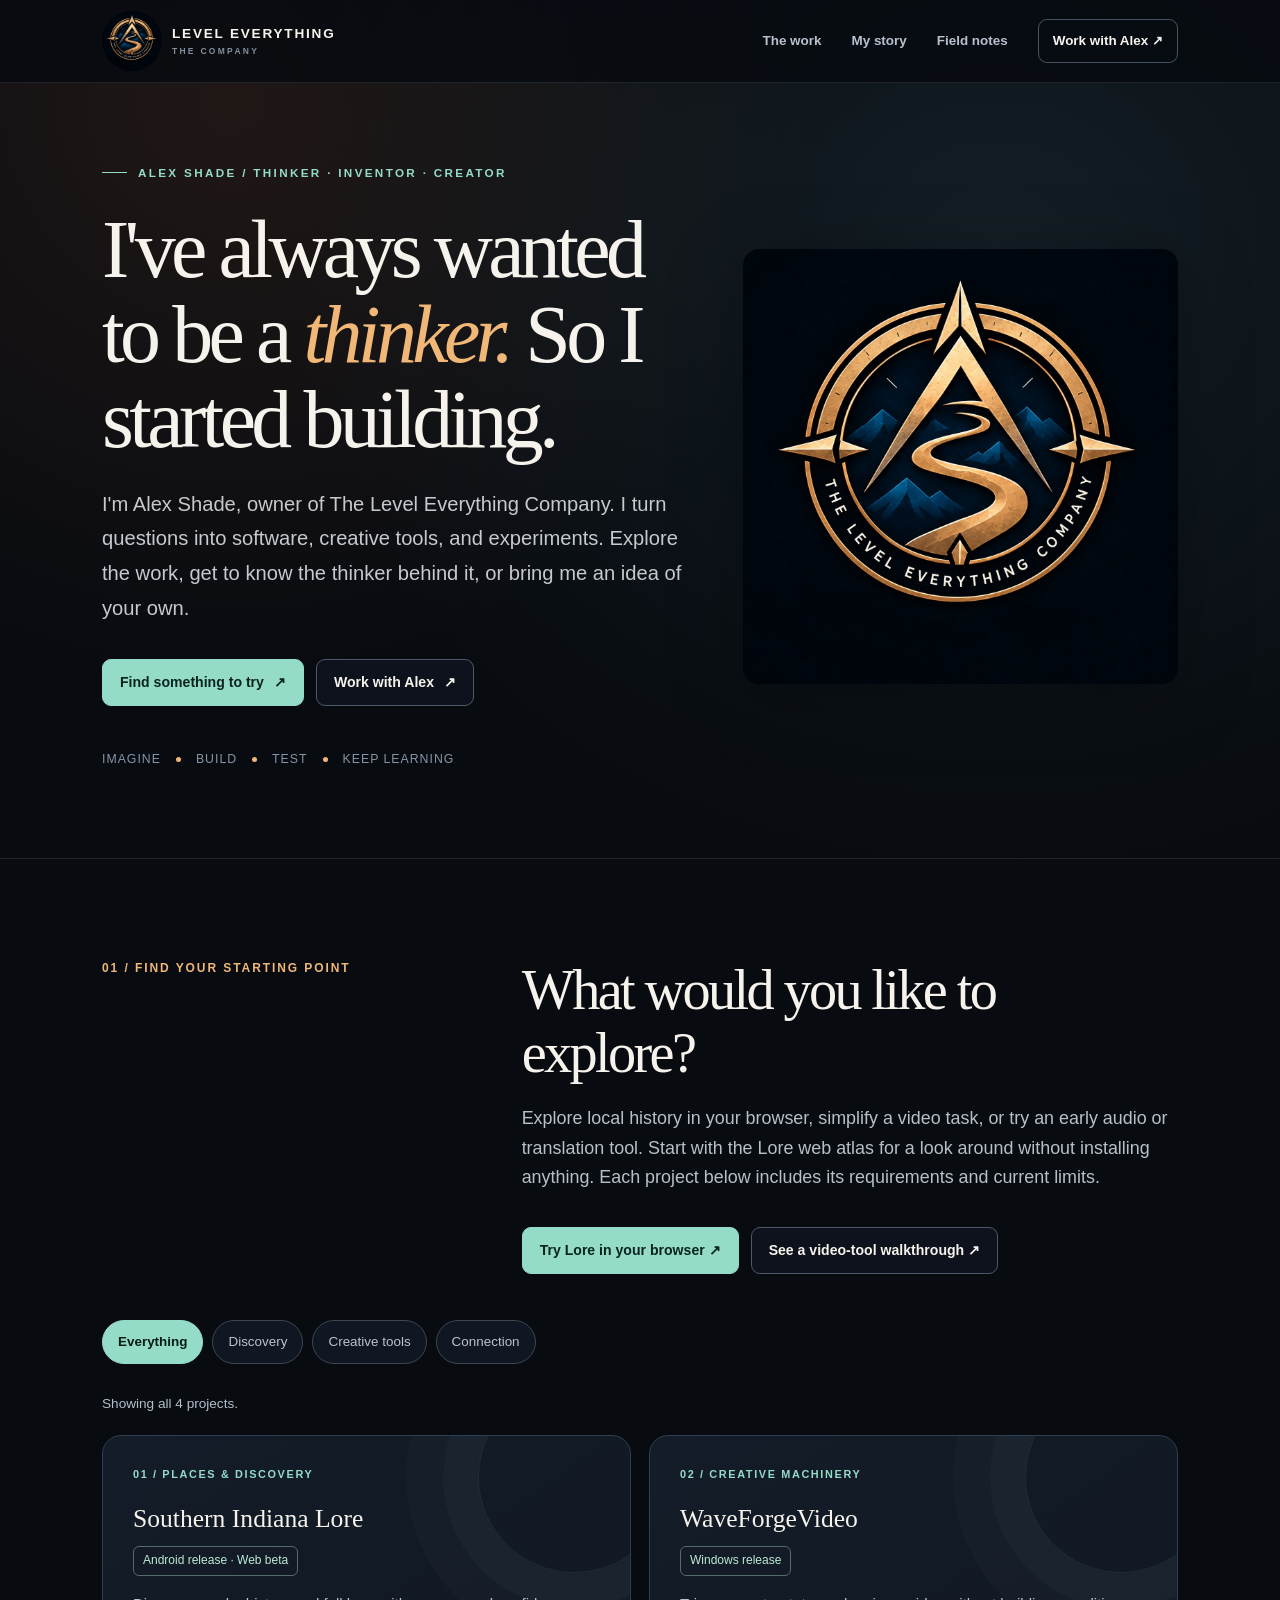
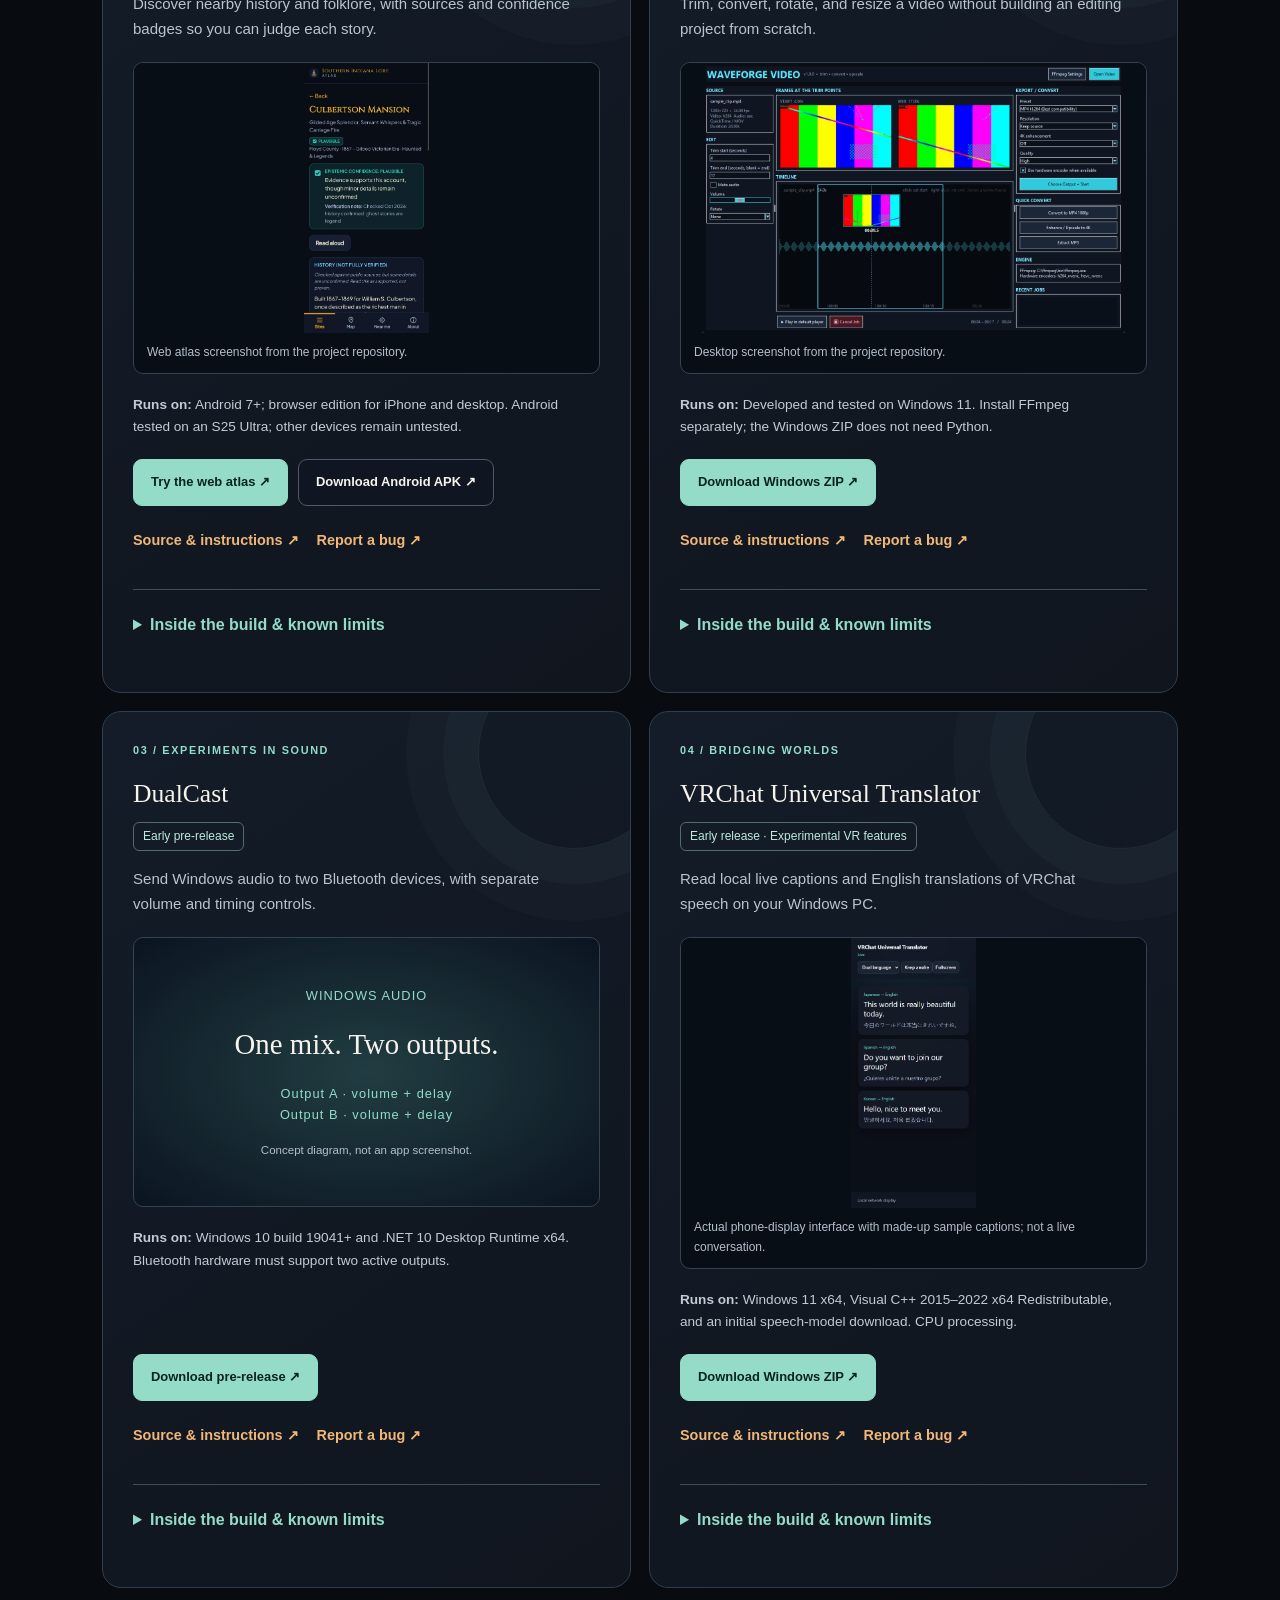
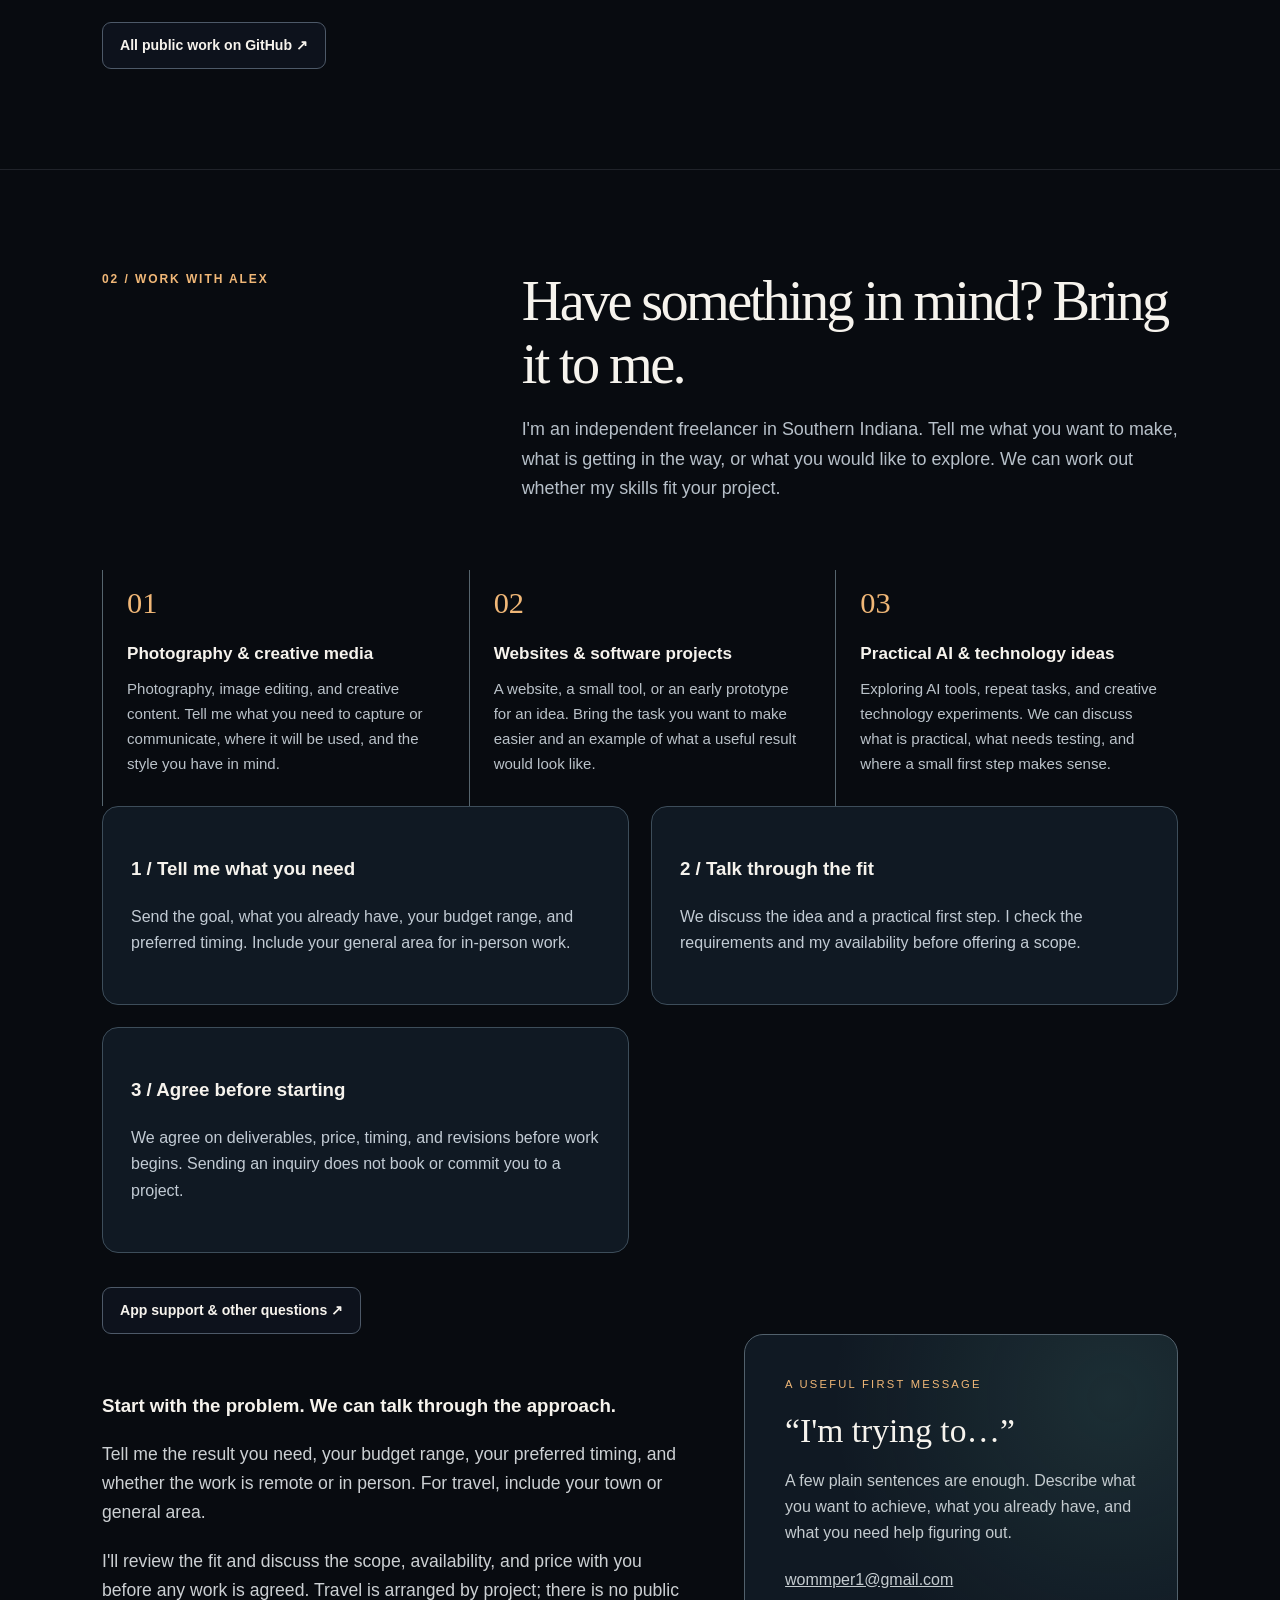
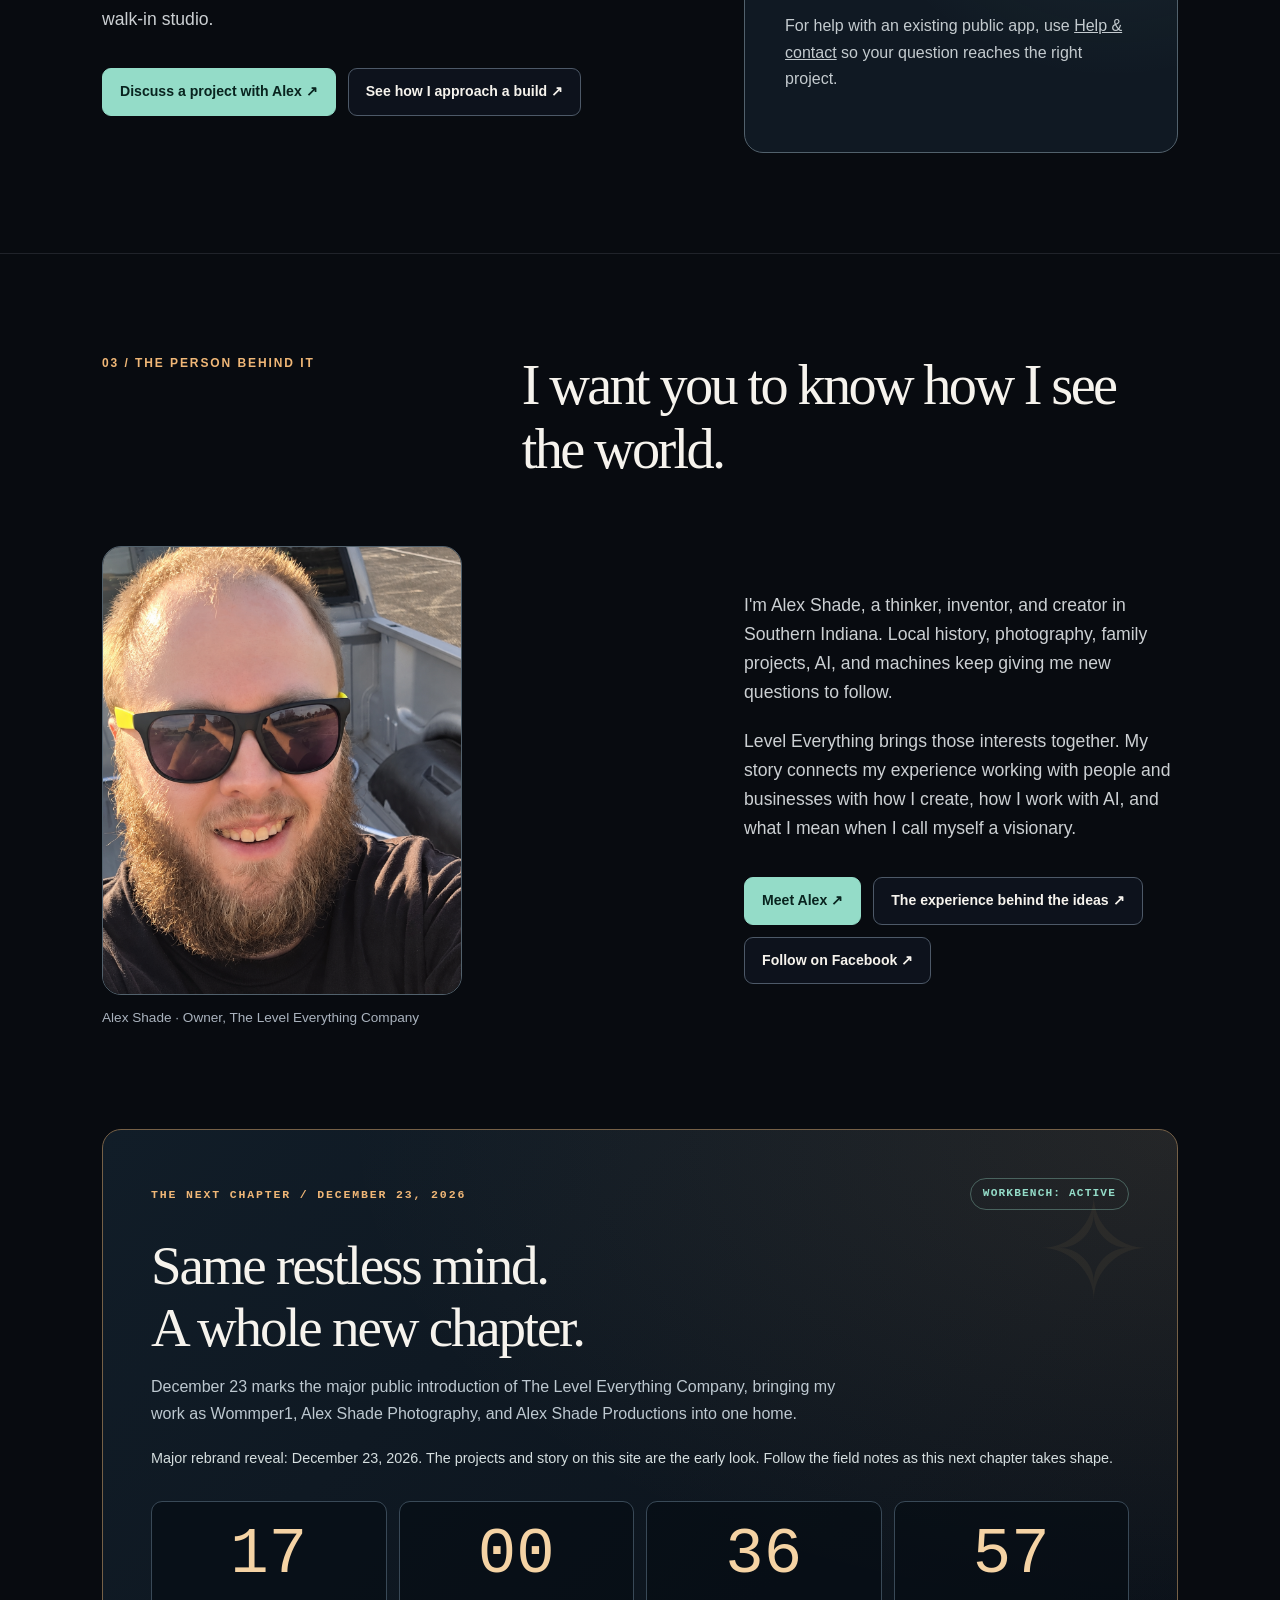
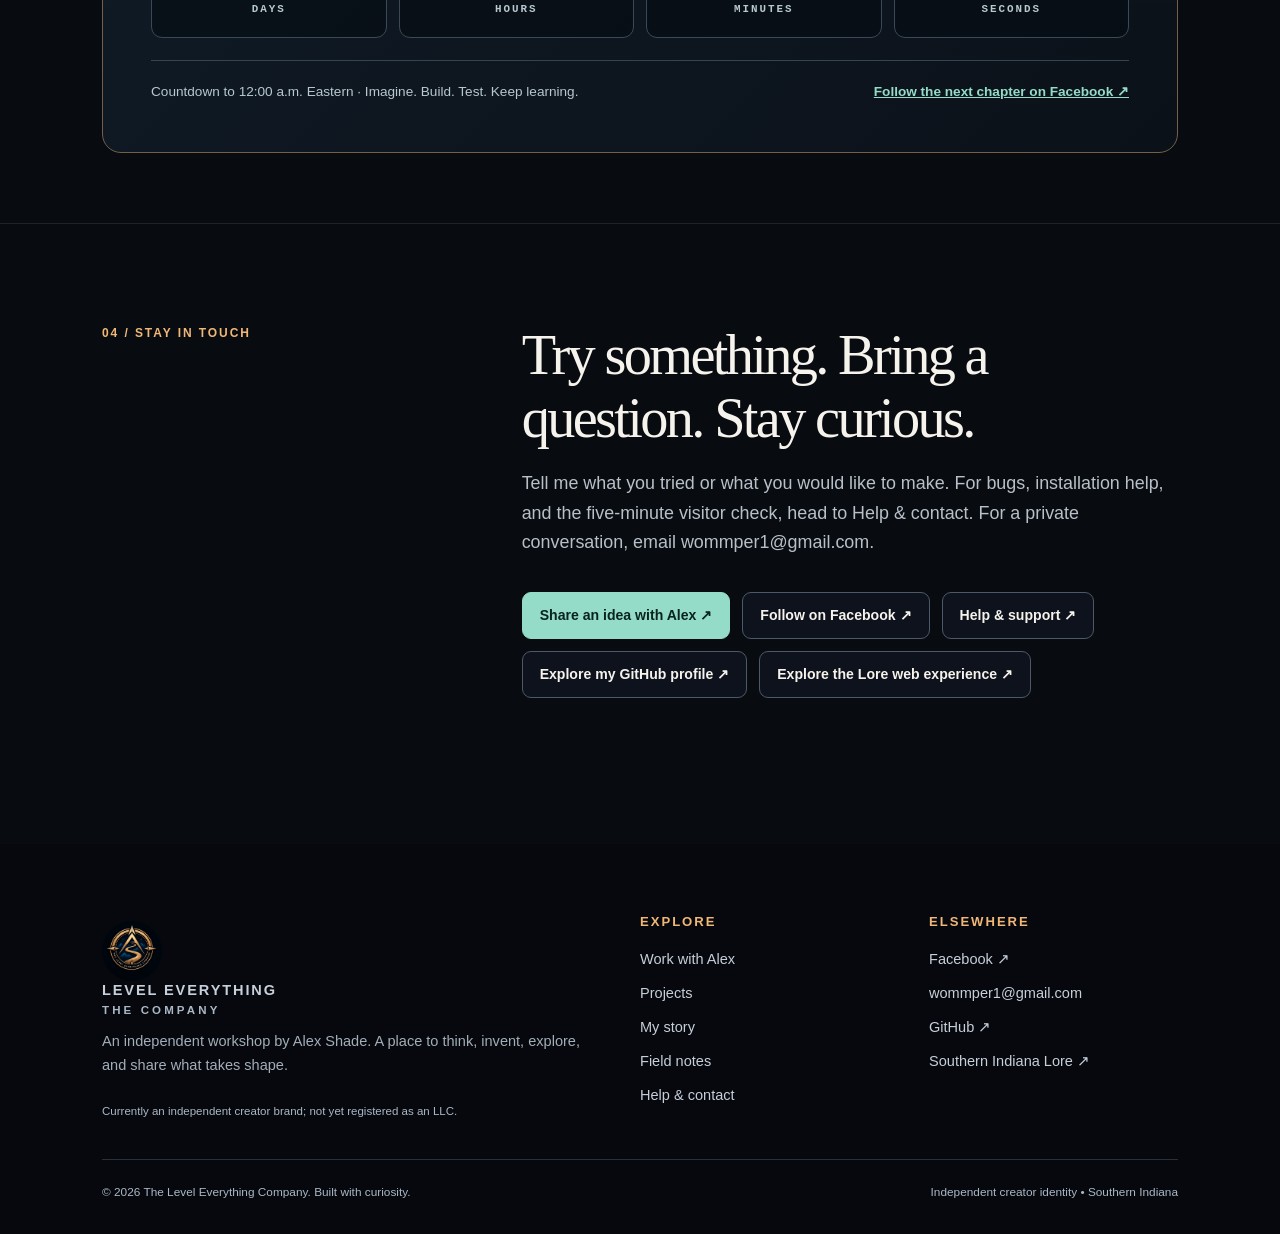
==== commit 3a885acb: "Add Alex’s work experience to his story" ====
--- a/index.html
+++ b/index.html
@@ -21,7 +21,7 @@
 <article class="project" data-project="human"><span class="tag">04 / bridging worlds</span><h3>VRChat Universal Translator</h3><span class="status">Early release · Experimental VR features</span><p>Read local live captions and English translations of VRChat speech on your Windows PC.</p><figure class="project-preview"><a href="translator-preview.png" aria-label="Enlarge VRChat Universal Translator screenshot"><img src="translator-preview.png" width="375" height="812" alt="The translator phone display showing original-language text and English sample captions." loading="lazy" decoding="async"></a><figcaption>Actual phone-display interface with made-up sample captions; not a live conversation.</figcaption></figure><p class="requirements"><strong>Runs on:</strong> Windows 11 x64, Visual C++ 2015–2022 x64 Redistributable, and an initial speech-model download. CPU processing.</p><div class="project-actions"><a class="button primary" href="https://github.com/Wommper1/VRChatUniversalTranslator/releases/tag/v1.1.5">Download Windows ZIP ↗</a></div><div class="project-links"><a href="https://github.com/Wommper1/VRChatUniversalTranslator">Source &amp; instructions ↗</a><a href="https://github.com/Wommper1/VRChatUniversalTranslator/issues">Report a bug ↗</a></div><details><summary>Inside the build &amp; known limits</summary><p><strong>The problem:</strong> Help people follow conversations across languages.</p><p><strong>The build:</strong> Local speech recognition, translated captions, desktop overlays, and an optional local phone display.</p><p><strong>Current limits:</strong> Automatic captions can be wrong. SteamVR, phone display, and speaker labels still need full real-device acceptance testing. Independent project; not affiliated with VRChat Inc.</p><a href="https://github.com/Wommper1/VRChatUniversalTranslator/blob/main/VERIFICATION.md">Read testing evidence ↗</a></details></article>
 </div><div class="btn-row"><a class="button ghost" href="https://github.com/Wommper1" target="_blank" rel="noopener noreferrer">All public work on GitHub ↗</a></div></div></section>
 <section id="hire" class="section"><div class="container"><div class="section-head"><div class="section-number">02 / work with Alex</div><div><h2>Have something in mind? Bring it to me.</h2><p class="section-lead">I'm an independent freelancer in Southern Indiana. Tell me what you want to make, what is getting in the way, or what you would like to explore. We can work out whether my skills fit your project.</p></div></div><div class="principles"><article class="principle"><div class="icon">01</div><h3>Photography &amp; creative media</h3><p>Photography, image editing, and creative content. Tell me what you need to capture or communicate, where it will be used, and the style you have in mind.</p></article><article class="principle"><div class="icon">02</div><h3>Websites &amp; software projects</h3><p>A website, a small tool, or an early prototype for an idea. Bring the task you want to make easier and an example of what a useful result would look like.</p></article><article class="principle"><div class="icon">03</div><h3>Practical AI &amp; technology ideas</h3><p>Exploring AI tools, repeat tasks, and creative technology experiments. We can discuss what is practical, what needs testing, and where a small first step makes sense.</p></article></div><div class="help-grid" aria-label="How a project starts"><article class="help-card"><h3>1 / Tell me what you need</h3><p>Send the goal, what you already have, your budget range, and preferred timing. Include your general area for in-person work.</p></article><article class="help-card"><h3>2 / Talk through the fit</h3><p>We discuss the idea and a practical first step. I check the requirements and my availability before offering a scope.</p></article><article class="help-card"><h3>3 / Agree before starting</h3><p>We agree on deliverables, price, timing, and revisions before work begins. Sending an inquiry does not book or commit you to a project.</p></article></div><div class="btn-row"><a class="button ghost" href="help.html">App support &amp; other questions ↗</a></div><div class="story-panel"><div class="story-words"><h3>Start with the problem. We can talk through the approach.</h3><p>Tell me the result you need, your budget range, your preferred timing, and whether the work is remote or in person. For travel, include your town or general area.</p><p>I'll review the fit and discuss the scope, availability, and price with you before any work is agreed. Travel is arranged by project; there is no public walk-in studio.</p><div class="btn-row"><a class="button primary" href="mailto:wommper1@gmail.com?subject=Project%20inquiry%20%E2%80%94%20The%20Level%20Everything%20Company&amp;body=Hi%20Alex%2C%0A%0AI%20am%20trying%20to%3A%0A%0AThe%20result%20I%20need%3A%0A%0AWhat%20I%20already%20have%3A%0A%0ABudget%20range%3A%0APreferred%20timing%3A%0ARemote%20or%20in%20person%20%28town/area%29%3A%0A%0AThanks%21">Discuss a project with Alex ↗</a><a class="button ghost" href="field-notes.html#waveforge-walkthrough">See how I approach a build ↗</a></div></div><aside class="future-card"><div class="stamp">A useful first message</div><h3>“I'm trying to…”</h3><p>A few plain sentences are enough. Describe what you want to achieve, what you already have, and what you need help figuring out.</p><p><a href="mailto:wommper1@gmail.com">wommper1@gmail.com</a></p><p>For help with an existing public app, use <a href="help.html">Help &amp; contact</a> so your question reaches the right project.</p></aside></div></div></section>
-<section id="story" class="section"><div class="container"><div class="section-head"><div class="section-number">03 / the person behind it</div><div><h2>I want you to know how I see the world.</h2></div></div><div class="story-panel"><figure style="margin:0;max-width:360px"><img src="alex-shade-portrait.png" width="1122" height="1402" alt="Alex Shade smiling outdoors, wearing sunglasses" loading="lazy" style="display:block;width:100%;height:auto;border-radius:19px;border:1px solid #52616c"><figcaption style="padding-top:12px;color:#aab3be;font-size:.85rem">Alex Shade · Owner, The Level Everything Company</figcaption></figure><div class="story-words"><p>I'm Alex Shade, a thinker, inventor, and creator in Southern Indiana. Local history, photography, family projects, AI, and machines keep giving me new questions to follow.</p><p>Level Everything brings those interests together. My story explains the connections, how I work with AI, and what I mean when I call myself a visionary.</p><div class="btn-row"><a class="button primary" href="story.html">Meet Alex ↗</a><a class="button ghost" href="https://www.facebook.com/profile.php?id=61595716748531" target="_blank" rel="noopener noreferrer">Follow on Facebook ↗</a></div></div></div></div></section>
+<section id="story" class="section"><div class="container"><div class="section-head"><div class="section-number">03 / the person behind it</div><div><h2>I want you to know how I see the world.</h2></div></div><div class="story-panel"><figure style="margin:0;max-width:360px"><img src="alex-shade-portrait.png" width="1122" height="1402" alt="Alex Shade smiling outdoors, wearing sunglasses" loading="lazy" style="display:block;width:100%;height:auto;border-radius:19px;border:1px solid #52616c"><figcaption style="padding-top:12px;color:#aab3be;font-size:.85rem">Alex Shade · Owner, The Level Everything Company</figcaption></figure><div class="story-words"><p>I'm Alex Shade, a thinker, inventor, and creator in Southern Indiana. Local history, photography, family projects, AI, and machines keep giving me new questions to follow.</p><p>Level Everything brings those interests together. My story connects my experience working with people and businesses with how I create, how I work with AI, and what I mean when I call myself a visionary.</p><div class="btn-row"><a class="button primary" href="story.html">Meet Alex ↗</a><a class="button ghost" href="story.html#experience">The experience behind the ideas ↗</a><a class="button ghost" href="https://www.facebook.com/profile.php?id=61595716748531" target="_blank" rel="noopener noreferrer">Follow on Facebook ↗</a></div></div></div></div></section>
 <section id="reveal" class="reveal-wrap" aria-labelledby="reveal-title"><div class="container"><div class="reveal-console"><div class="reveal-top"><span class="reveal-kicker">The next chapter / December 23, 2026</span><span id="reveal-state" class="reveal-state">WORKBENCH: ACTIVE</span></div><h2 id="reveal-title" class="reveal-title">Same restless mind.<br>A whole new chapter.</h2><p class="reveal-copy">December 23 marks the major public introduction of The Level Everything Company, bringing my work as Wommper1, Alex Shade Photography, and Alex Shade Productions into one home.</p><p class="reveal-date">Major rebrand reveal: <time datetime="2026-12-23T00:00:00-05:00">December 23, 2026</time>. The projects and story on this site are the early look. Follow the field notes as this next chapter takes shape.</p><div id="reveal-digits" class="reveal-digits" role="timer" aria-live="off" aria-label="Time until December 23, 2026, at midnight Eastern"><div class="reveal-unit"><strong data-count="days">—</strong><span>Days</span></div><div class="reveal-unit"><strong data-count="hours">—</strong><span>Hours</span></div><div class="reveal-unit"><strong data-count="minutes">—</strong><span>Minutes</span></div><div class="reveal-unit"><strong data-count="seconds">—</strong><span>Seconds</span></div></div><p id="reveal-arrived" class="reveal-copy" hidden>December 23 is here. Welcome to the next chapter of The Level Everything Company.</p><noscript><p class="reveal-copy">The reveal date is December 23, 2026. Enable JavaScript to see the live countdown.</p></noscript><div class="reveal-foot"><p id="reveal-note">Countdown to 12:00 a.m. Eastern · Imagine. Build. Test. Keep learning.</p><a href="https://www.facebook.com/profile.php?id=61595716748531" target="_blank" rel="noopener noreferrer">Follow the next chapter on Facebook ↗</a></div></div></div></section>
 <section id="connect" class="section"><div class="container"><div class="section-head"><div class="section-number">04 / stay in touch</div><div><h2>Try something. Bring a question. Stay curious.</h2><p class="section-lead">Tell me what you tried or what you would like to make. For bugs, installation help, and the five-minute visitor check, head to Help &amp; contact. For a private conversation, email wommper1@gmail.com.</p><div class="btn-row"><a class="button primary" href="mailto:wommper1@gmail.com">Share an idea with Alex ↗</a><a class="button ghost" href="https://www.facebook.com/profile.php?id=61595716748531" target="_blank" rel="noopener noreferrer">Follow on Facebook ↗</a><a class="button ghost" href="help.html">Help &amp; support ↗</a><a class="button ghost" href="https://github.com/Wommper1" target="_blank" rel="noopener noreferrer">Explore my GitHub profile ↗</a><a class="button ghost" href="https://wommper1.github.io/southern-indiana-lore/" target="_blank" rel="noopener noreferrer">Explore the Lore web experience ↗</a></div></div></div></div></section>
 </main>
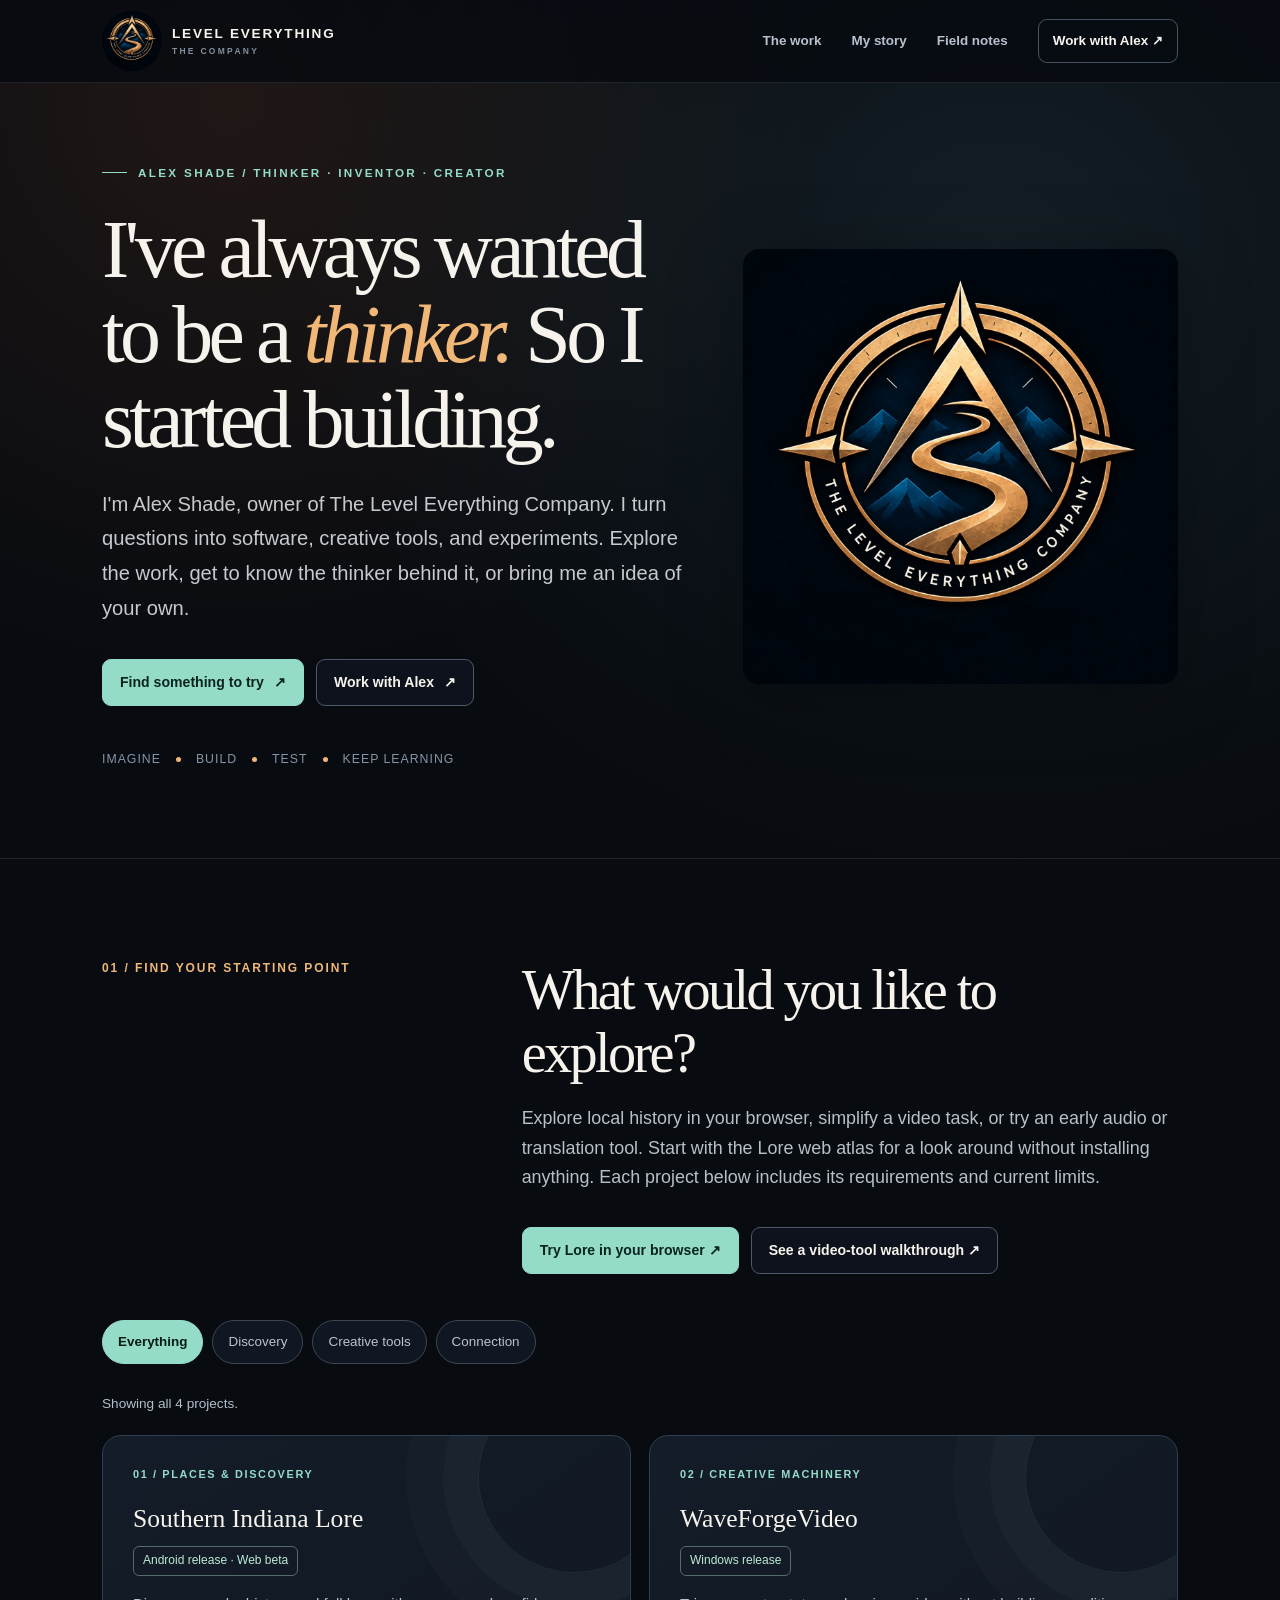
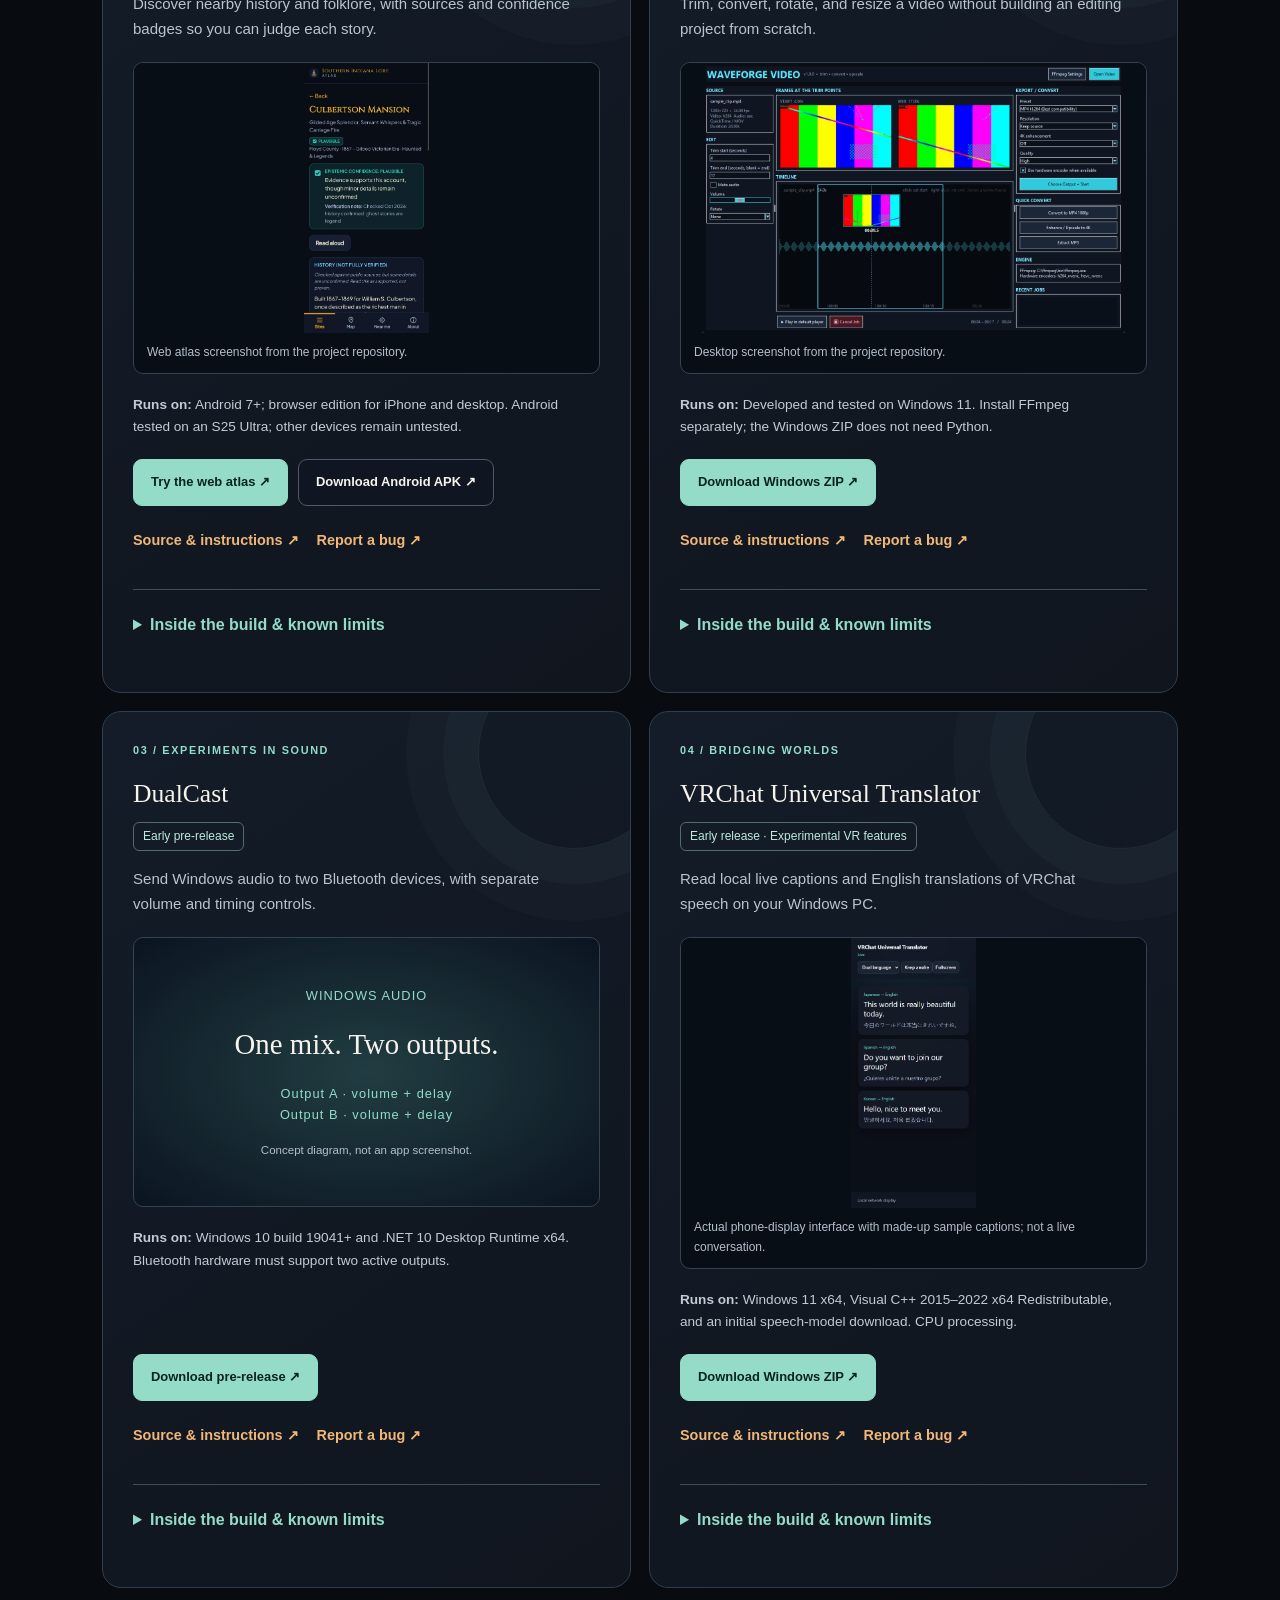
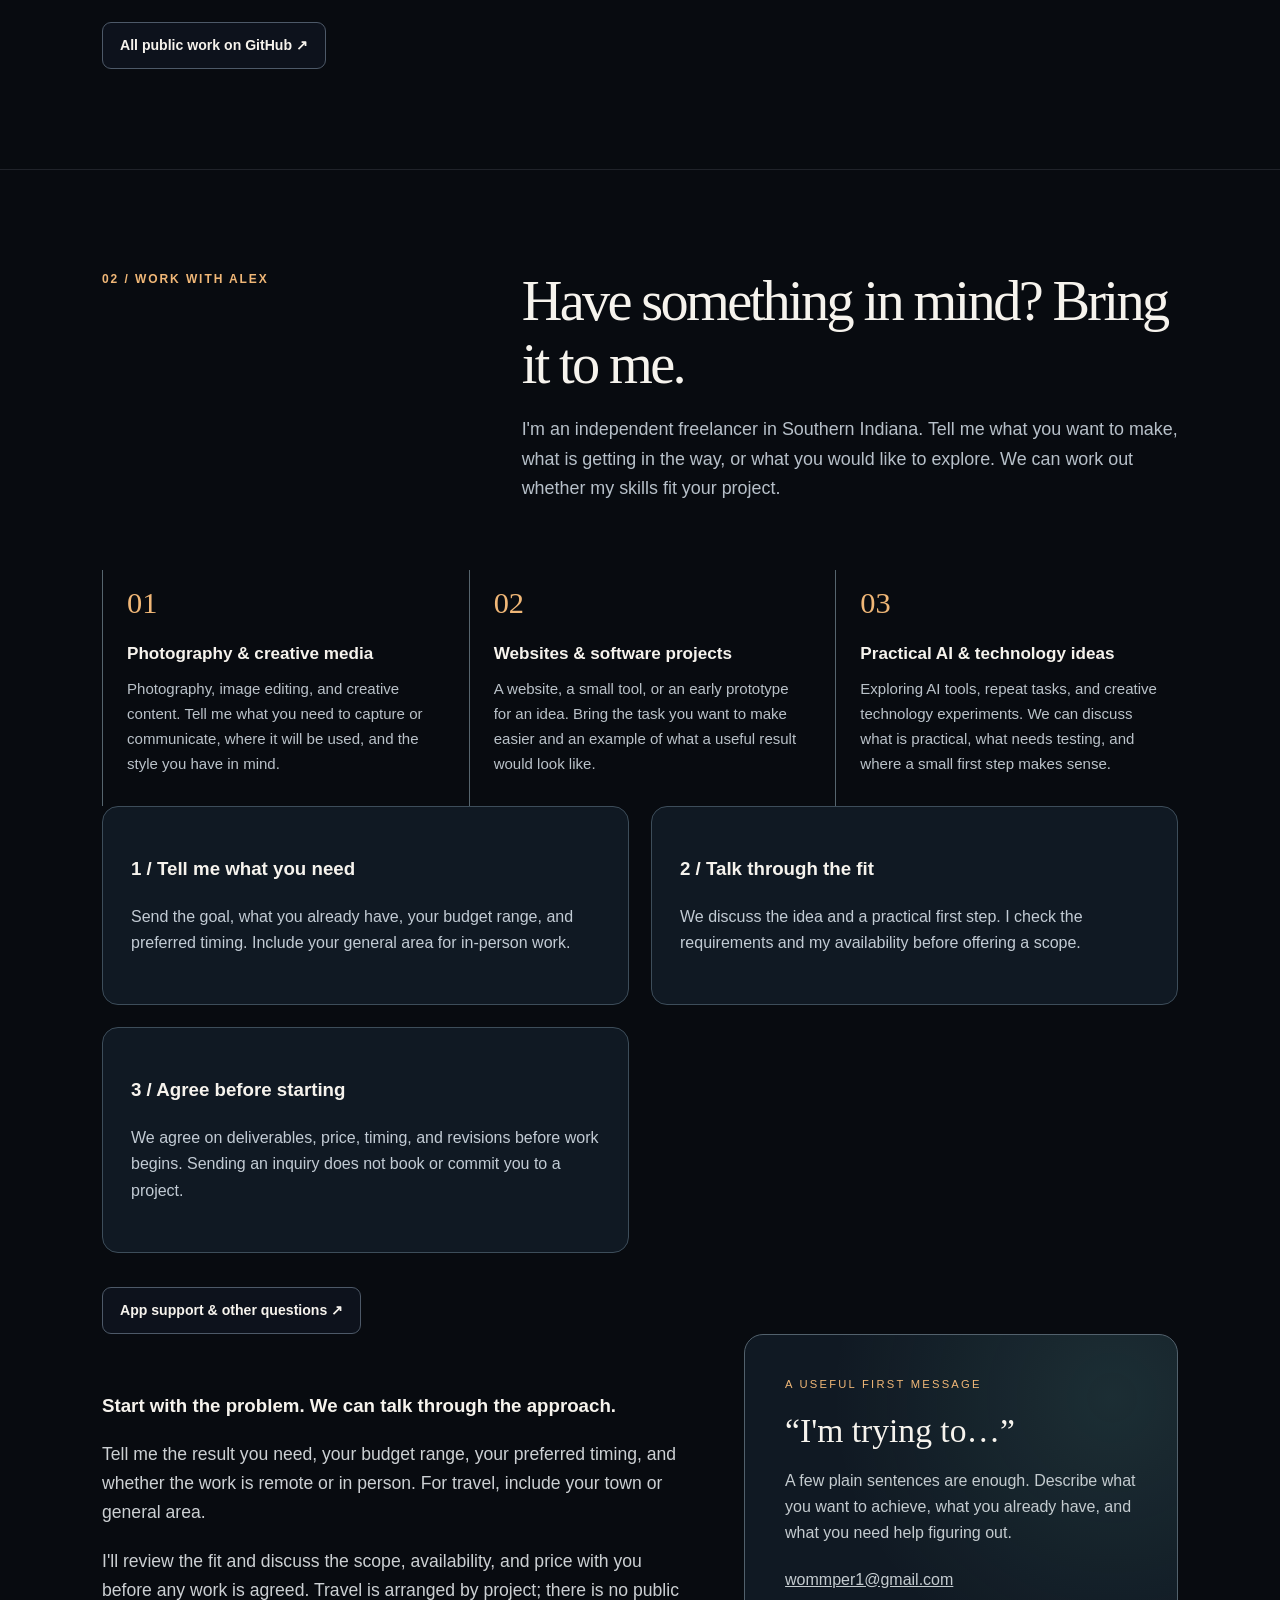
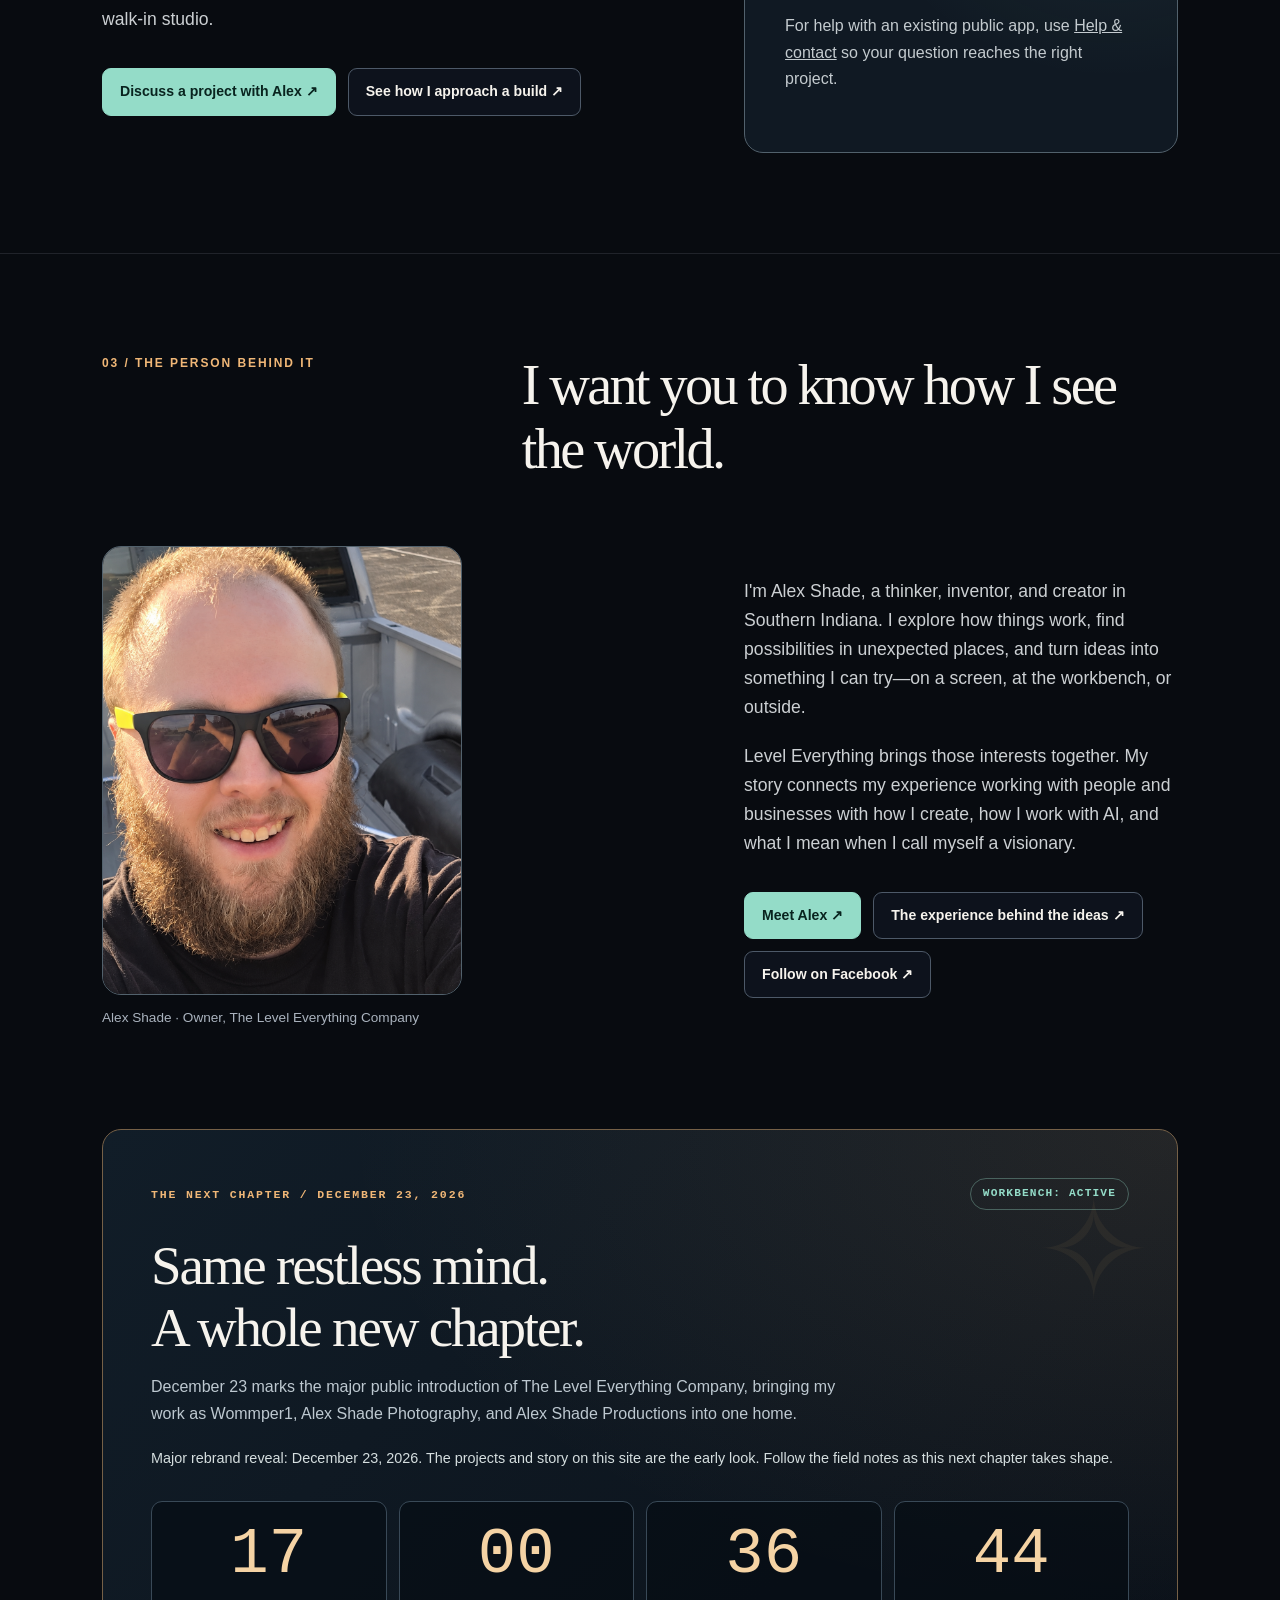
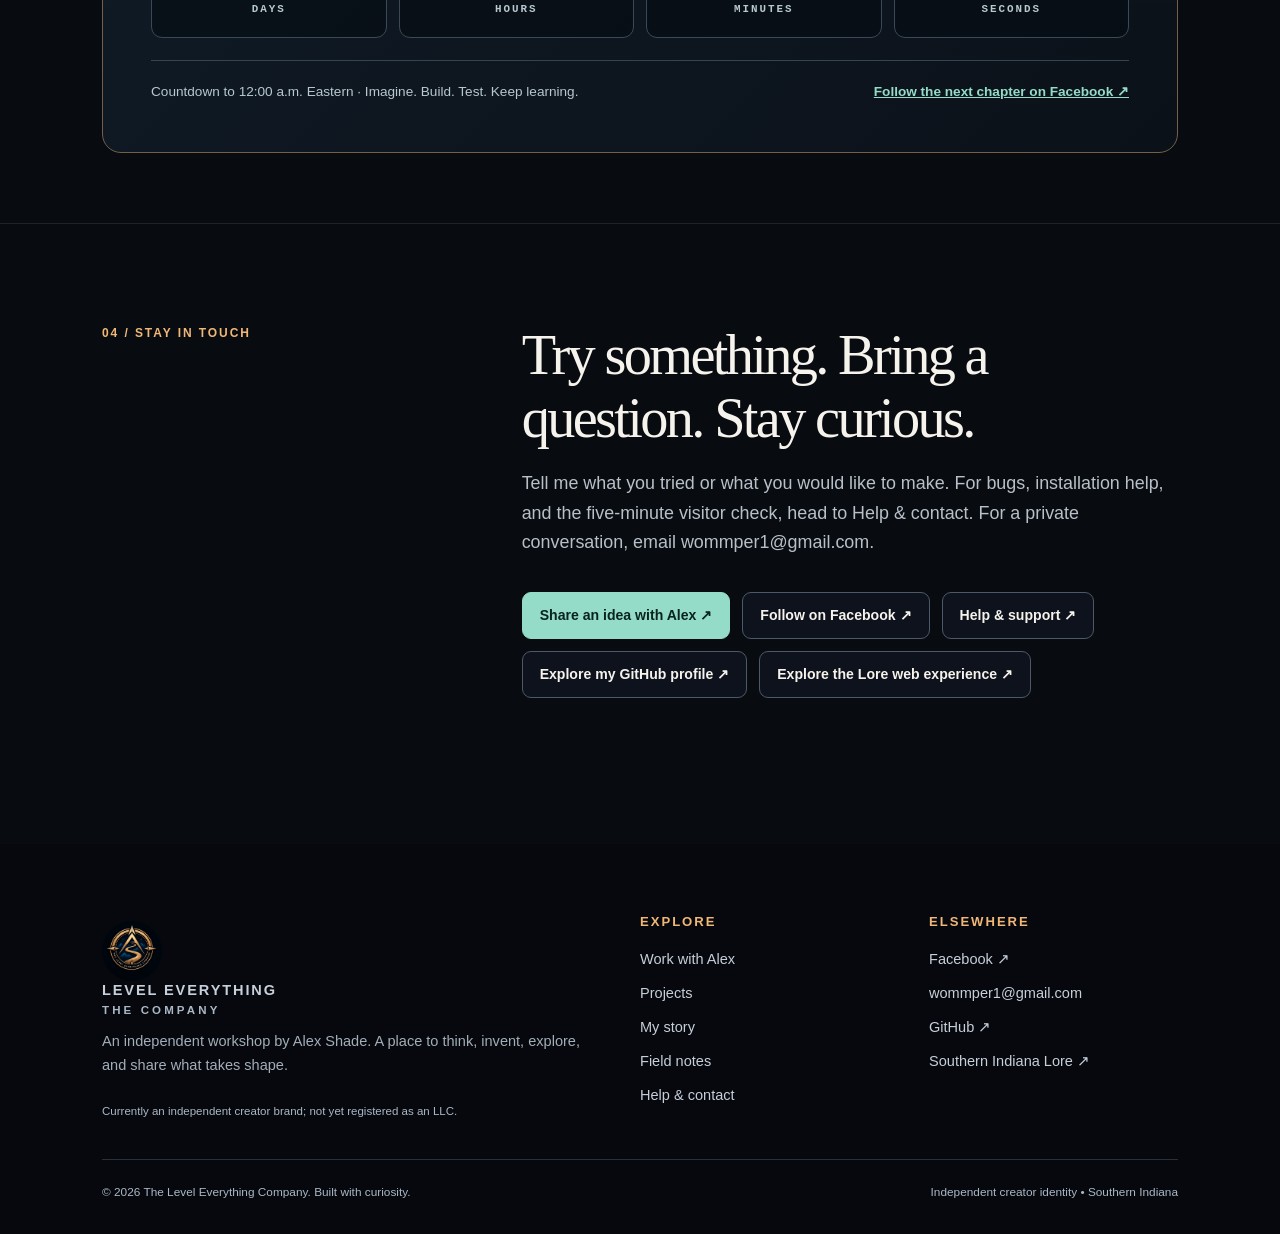
==== commit ab166144: "Connect Alex’s hands-on story and professional contact paths" ====
--- a/index.html
+++ b/index.html
@@ -21,7 +21,7 @@
 <article class="project" data-project="human"><span class="tag">04 / bridging worlds</span><h3>VRChat Universal Translator</h3><span class="status">Early release · Experimental VR features</span><p>Read local live captions and English translations of VRChat speech on your Windows PC.</p><figure class="project-preview"><a href="translator-preview.png" aria-label="Enlarge VRChat Universal Translator screenshot"><img src="translator-preview.png" width="375" height="812" alt="The translator phone display showing original-language text and English sample captions." loading="lazy" decoding="async"></a><figcaption>Actual phone-display interface with made-up sample captions; not a live conversation.</figcaption></figure><p class="requirements"><strong>Runs on:</strong> Windows 11 x64, Visual C++ 2015–2022 x64 Redistributable, and an initial speech-model download. CPU processing.</p><div class="project-actions"><a class="button primary" href="https://github.com/Wommper1/VRChatUniversalTranslator/releases/tag/v1.1.5">Download Windows ZIP ↗</a></div><div class="project-links"><a href="https://github.com/Wommper1/VRChatUniversalTranslator">Source &amp; instructions ↗</a><a href="https://github.com/Wommper1/VRChatUniversalTranslator/issues">Report a bug ↗</a></div><details><summary>Inside the build &amp; known limits</summary><p><strong>The problem:</strong> Help people follow conversations across languages.</p><p><strong>The build:</strong> Local speech recognition, translated captions, desktop overlays, and an optional local phone display.</p><p><strong>Current limits:</strong> Automatic captions can be wrong. SteamVR, phone display, and speaker labels still need full real-device acceptance testing. Independent project; not affiliated with VRChat Inc.</p><a href="https://github.com/Wommper1/VRChatUniversalTranslator/blob/main/VERIFICATION.md">Read testing evidence ↗</a></details></article>
 </div><div class="btn-row"><a class="button ghost" href="https://github.com/Wommper1" target="_blank" rel="noopener noreferrer">All public work on GitHub ↗</a></div></div></section>
 <section id="hire" class="section"><div class="container"><div class="section-head"><div class="section-number">02 / work with Alex</div><div><h2>Have something in mind? Bring it to me.</h2><p class="section-lead">I'm an independent freelancer in Southern Indiana. Tell me what you want to make, what is getting in the way, or what you would like to explore. We can work out whether my skills fit your project.</p></div></div><div class="principles"><article class="principle"><div class="icon">01</div><h3>Photography &amp; creative media</h3><p>Photography, image editing, and creative content. Tell me what you need to capture or communicate, where it will be used, and the style you have in mind.</p></article><article class="principle"><div class="icon">02</div><h3>Websites &amp; software projects</h3><p>A website, a small tool, or an early prototype for an idea. Bring the task you want to make easier and an example of what a useful result would look like.</p></article><article class="principle"><div class="icon">03</div><h3>Practical AI &amp; technology ideas</h3><p>Exploring AI tools, repeat tasks, and creative technology experiments. We can discuss what is practical, what needs testing, and where a small first step makes sense.</p></article></div><div class="help-grid" aria-label="How a project starts"><article class="help-card"><h3>1 / Tell me what you need</h3><p>Send the goal, what you already have, your budget range, and preferred timing. Include your general area for in-person work.</p></article><article class="help-card"><h3>2 / Talk through the fit</h3><p>We discuss the idea and a practical first step. I check the requirements and my availability before offering a scope.</p></article><article class="help-card"><h3>3 / Agree before starting</h3><p>We agree on deliverables, price, timing, and revisions before work begins. Sending an inquiry does not book or commit you to a project.</p></article></div><div class="btn-row"><a class="button ghost" href="help.html">App support &amp; other questions ↗</a></div><div class="story-panel"><div class="story-words"><h3>Start with the problem. We can talk through the approach.</h3><p>Tell me the result you need, your budget range, your preferred timing, and whether the work is remote or in person. For travel, include your town or general area.</p><p>I'll review the fit and discuss the scope, availability, and price with you before any work is agreed. Travel is arranged by project; there is no public walk-in studio.</p><div class="btn-row"><a class="button primary" href="mailto:wommper1@gmail.com?subject=Project%20inquiry%20%E2%80%94%20The%20Level%20Everything%20Company&amp;body=Hi%20Alex%2C%0A%0AI%20am%20trying%20to%3A%0A%0AThe%20result%20I%20need%3A%0A%0AWhat%20I%20already%20have%3A%0A%0ABudget%20range%3A%0APreferred%20timing%3A%0ARemote%20or%20in%20person%20%28town/area%29%3A%0A%0AThanks%21">Discuss a project with Alex ↗</a><a class="button ghost" href="field-notes.html#waveforge-walkthrough">See how I approach a build ↗</a></div></div><aside class="future-card"><div class="stamp">A useful first message</div><h3>“I'm trying to…”</h3><p>A few plain sentences are enough. Describe what you want to achieve, what you already have, and what you need help figuring out.</p><p><a href="mailto:wommper1@gmail.com">wommper1@gmail.com</a></p><p>For help with an existing public app, use <a href="help.html">Help &amp; contact</a> so your question reaches the right project.</p></aside></div></div></section>
-<section id="story" class="section"><div class="container"><div class="section-head"><div class="section-number">03 / the person behind it</div><div><h2>I want you to know how I see the world.</h2></div></div><div class="story-panel"><figure style="margin:0;max-width:360px"><img src="alex-shade-portrait.png" width="1122" height="1402" alt="Alex Shade smiling outdoors, wearing sunglasses" loading="lazy" style="display:block;width:100%;height:auto;border-radius:19px;border:1px solid #52616c"><figcaption style="padding-top:12px;color:#aab3be;font-size:.85rem">Alex Shade · Owner, The Level Everything Company</figcaption></figure><div class="story-words"><p>I'm Alex Shade, a thinker, inventor, and creator in Southern Indiana. Local history, photography, family projects, AI, and machines keep giving me new questions to follow.</p><p>Level Everything brings those interests together. My story connects my experience working with people and businesses with how I create, how I work with AI, and what I mean when I call myself a visionary.</p><div class="btn-row"><a class="button primary" href="story.html">Meet Alex ↗</a><a class="button ghost" href="story.html#experience">The experience behind the ideas ↗</a><a class="button ghost" href="https://www.facebook.com/profile.php?id=61595716748531" target="_blank" rel="noopener noreferrer">Follow on Facebook ↗</a></div></div></div></div></section>
+<section id="story" class="section"><div class="container"><div class="section-head"><div class="section-number">03 / the person behind it</div><div><h2>I want you to know how I see the world.</h2></div></div><div class="story-panel"><figure style="margin:0;max-width:360px"><img src="alex-shade-portrait.png" width="1122" height="1402" alt="Alex Shade smiling outdoors, wearing sunglasses" loading="lazy" style="display:block;width:100%;height:auto;border-radius:19px;border:1px solid #52616c"><figcaption style="padding-top:12px;color:#aab3be;font-size:.85rem">Alex Shade · Owner, The Level Everything Company</figcaption></figure><div class="story-words"><p>I'm Alex Shade, a thinker, inventor, and creator in Southern Indiana. I explore how things work, find possibilities in unexpected places, and turn ideas into something I can try—on a screen, at the workbench, or outside.</p><p>Level Everything brings those interests together. My story connects my experience working with people and businesses with how I create, how I work with AI, and what I mean when I call myself a visionary.</p><div class="btn-row"><a class="button primary" href="story.html">Meet Alex ↗</a><a class="button ghost" href="story.html#experience">The experience behind the ideas ↗</a><a class="button ghost" href="https://www.facebook.com/profile.php?id=61595716748531" target="_blank" rel="noopener noreferrer">Follow on Facebook ↗</a></div></div></div></div></section>
 <section id="reveal" class="reveal-wrap" aria-labelledby="reveal-title"><div class="container"><div class="reveal-console"><div class="reveal-top"><span class="reveal-kicker">The next chapter / December 23, 2026</span><span id="reveal-state" class="reveal-state">WORKBENCH: ACTIVE</span></div><h2 id="reveal-title" class="reveal-title">Same restless mind.<br>A whole new chapter.</h2><p class="reveal-copy">December 23 marks the major public introduction of The Level Everything Company, bringing my work as Wommper1, Alex Shade Photography, and Alex Shade Productions into one home.</p><p class="reveal-date">Major rebrand reveal: <time datetime="2026-12-23T00:00:00-05:00">December 23, 2026</time>. The projects and story on this site are the early look. Follow the field notes as this next chapter takes shape.</p><div id="reveal-digits" class="reveal-digits" role="timer" aria-live="off" aria-label="Time until December 23, 2026, at midnight Eastern"><div class="reveal-unit"><strong data-count="days">—</strong><span>Days</span></div><div class="reveal-unit"><strong data-count="hours">—</strong><span>Hours</span></div><div class="reveal-unit"><strong data-count="minutes">—</strong><span>Minutes</span></div><div class="reveal-unit"><strong data-count="seconds">—</strong><span>Seconds</span></div></div><p id="reveal-arrived" class="reveal-copy" hidden>December 23 is here. Welcome to the next chapter of The Level Everything Company.</p><noscript><p class="reveal-copy">The reveal date is December 23, 2026. Enable JavaScript to see the live countdown.</p></noscript><div class="reveal-foot"><p id="reveal-note">Countdown to 12:00 a.m. Eastern · Imagine. Build. Test. Keep learning.</p><a href="https://www.facebook.com/profile.php?id=61595716748531" target="_blank" rel="noopener noreferrer">Follow the next chapter on Facebook ↗</a></div></div></div></section>
 <section id="connect" class="section"><div class="container"><div class="section-head"><div class="section-number">04 / stay in touch</div><div><h2>Try something. Bring a question. Stay curious.</h2><p class="section-lead">Tell me what you tried or what you would like to make. For bugs, installation help, and the five-minute visitor check, head to Help &amp; contact. For a private conversation, email wommper1@gmail.com.</p><div class="btn-row"><a class="button primary" href="mailto:wommper1@gmail.com">Share an idea with Alex ↗</a><a class="button ghost" href="https://www.facebook.com/profile.php?id=61595716748531" target="_blank" rel="noopener noreferrer">Follow on Facebook ↗</a><a class="button ghost" href="help.html">Help &amp; support ↗</a><a class="button ghost" href="https://github.com/Wommper1" target="_blank" rel="noopener noreferrer">Explore my GitHub profile ↗</a><a class="button ghost" href="https://wommper1.github.io/southern-indiana-lore/" target="_blank" rel="noopener noreferrer">Explore the Lore web experience ↗</a></div></div></div></div></section>
 </main>
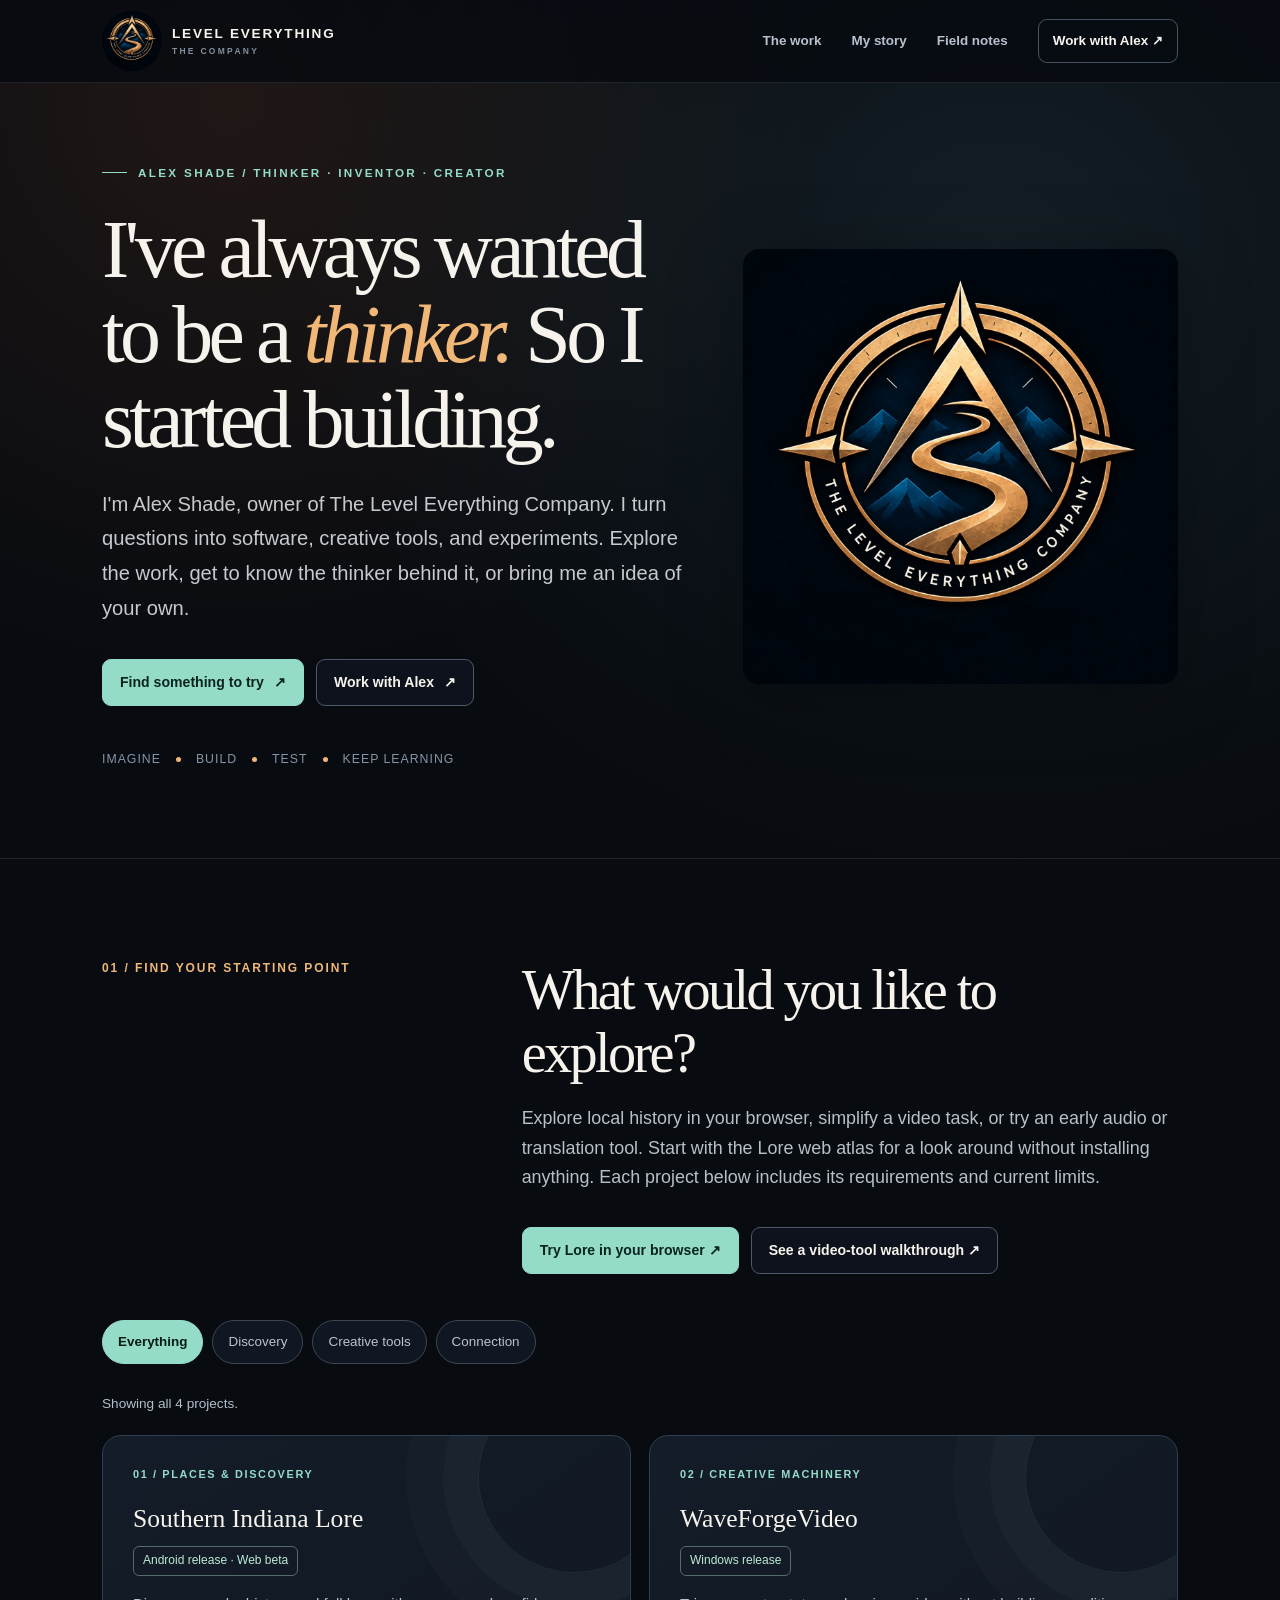
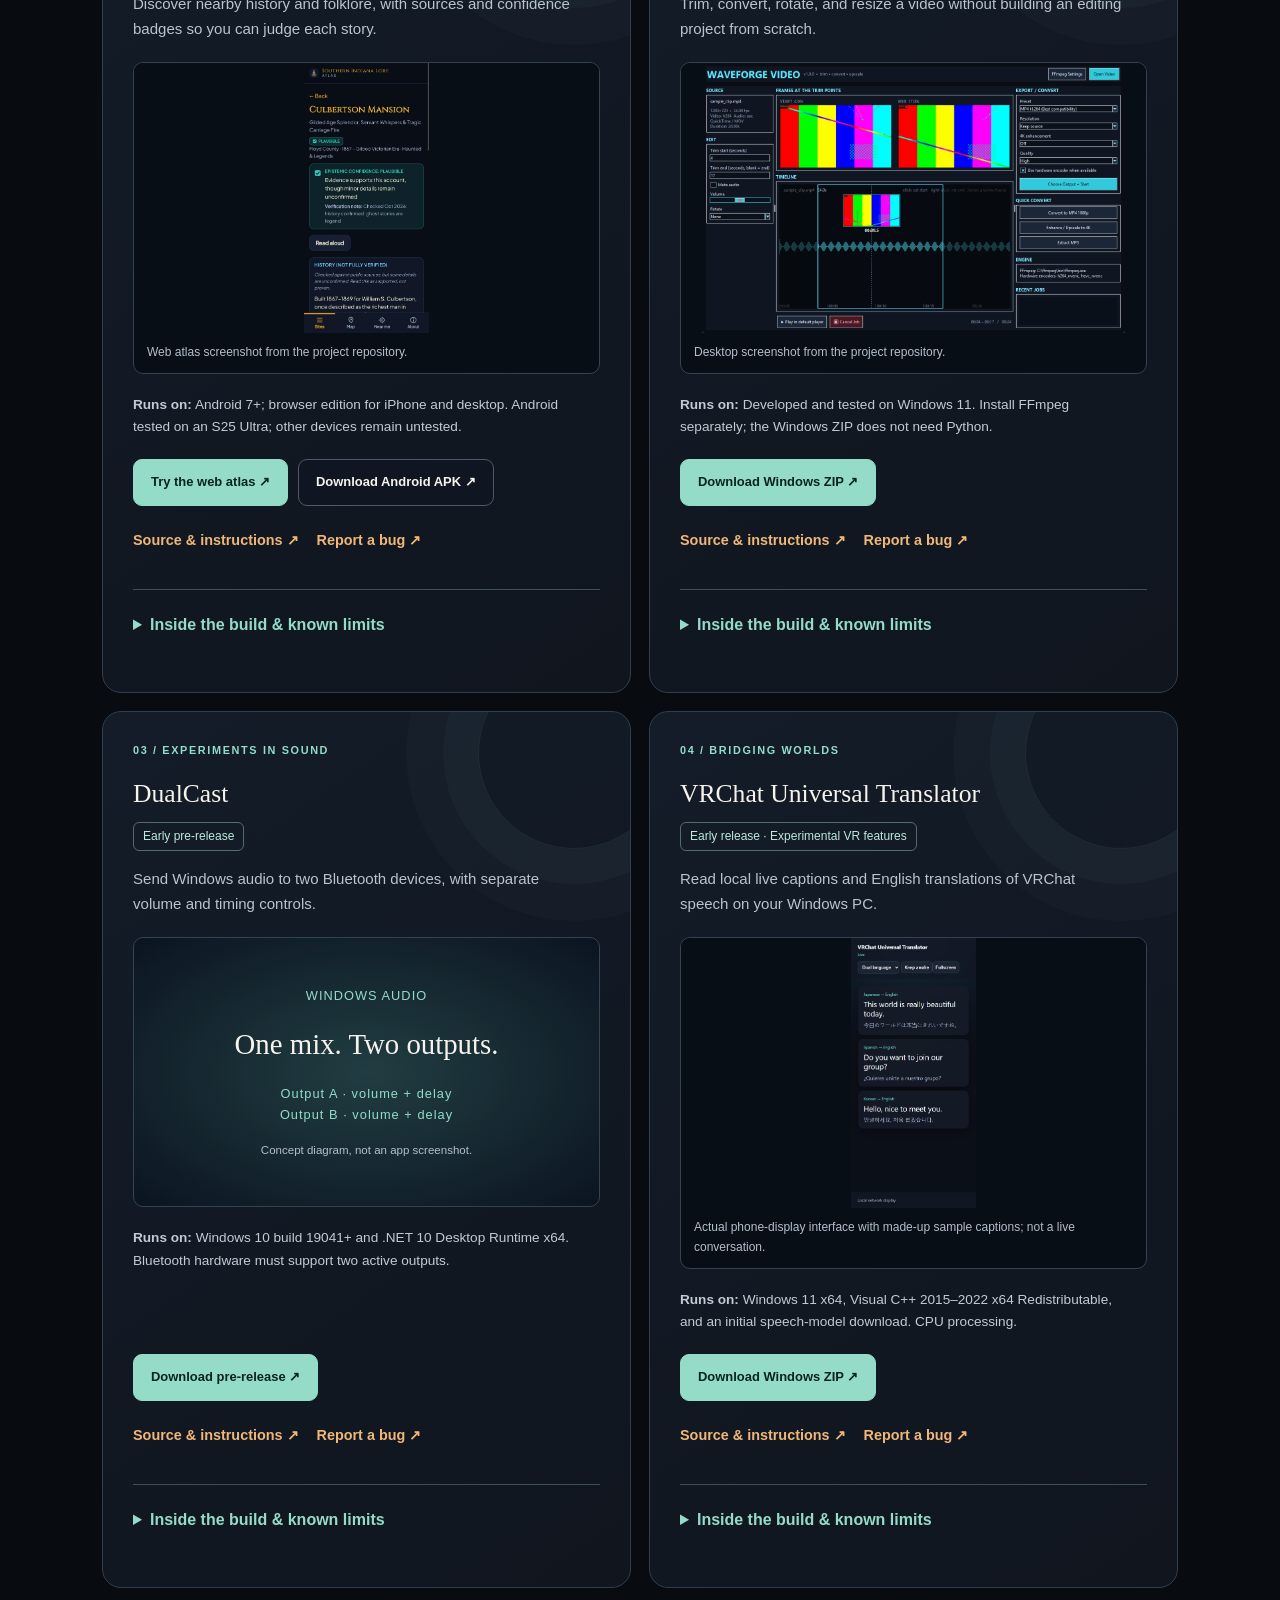
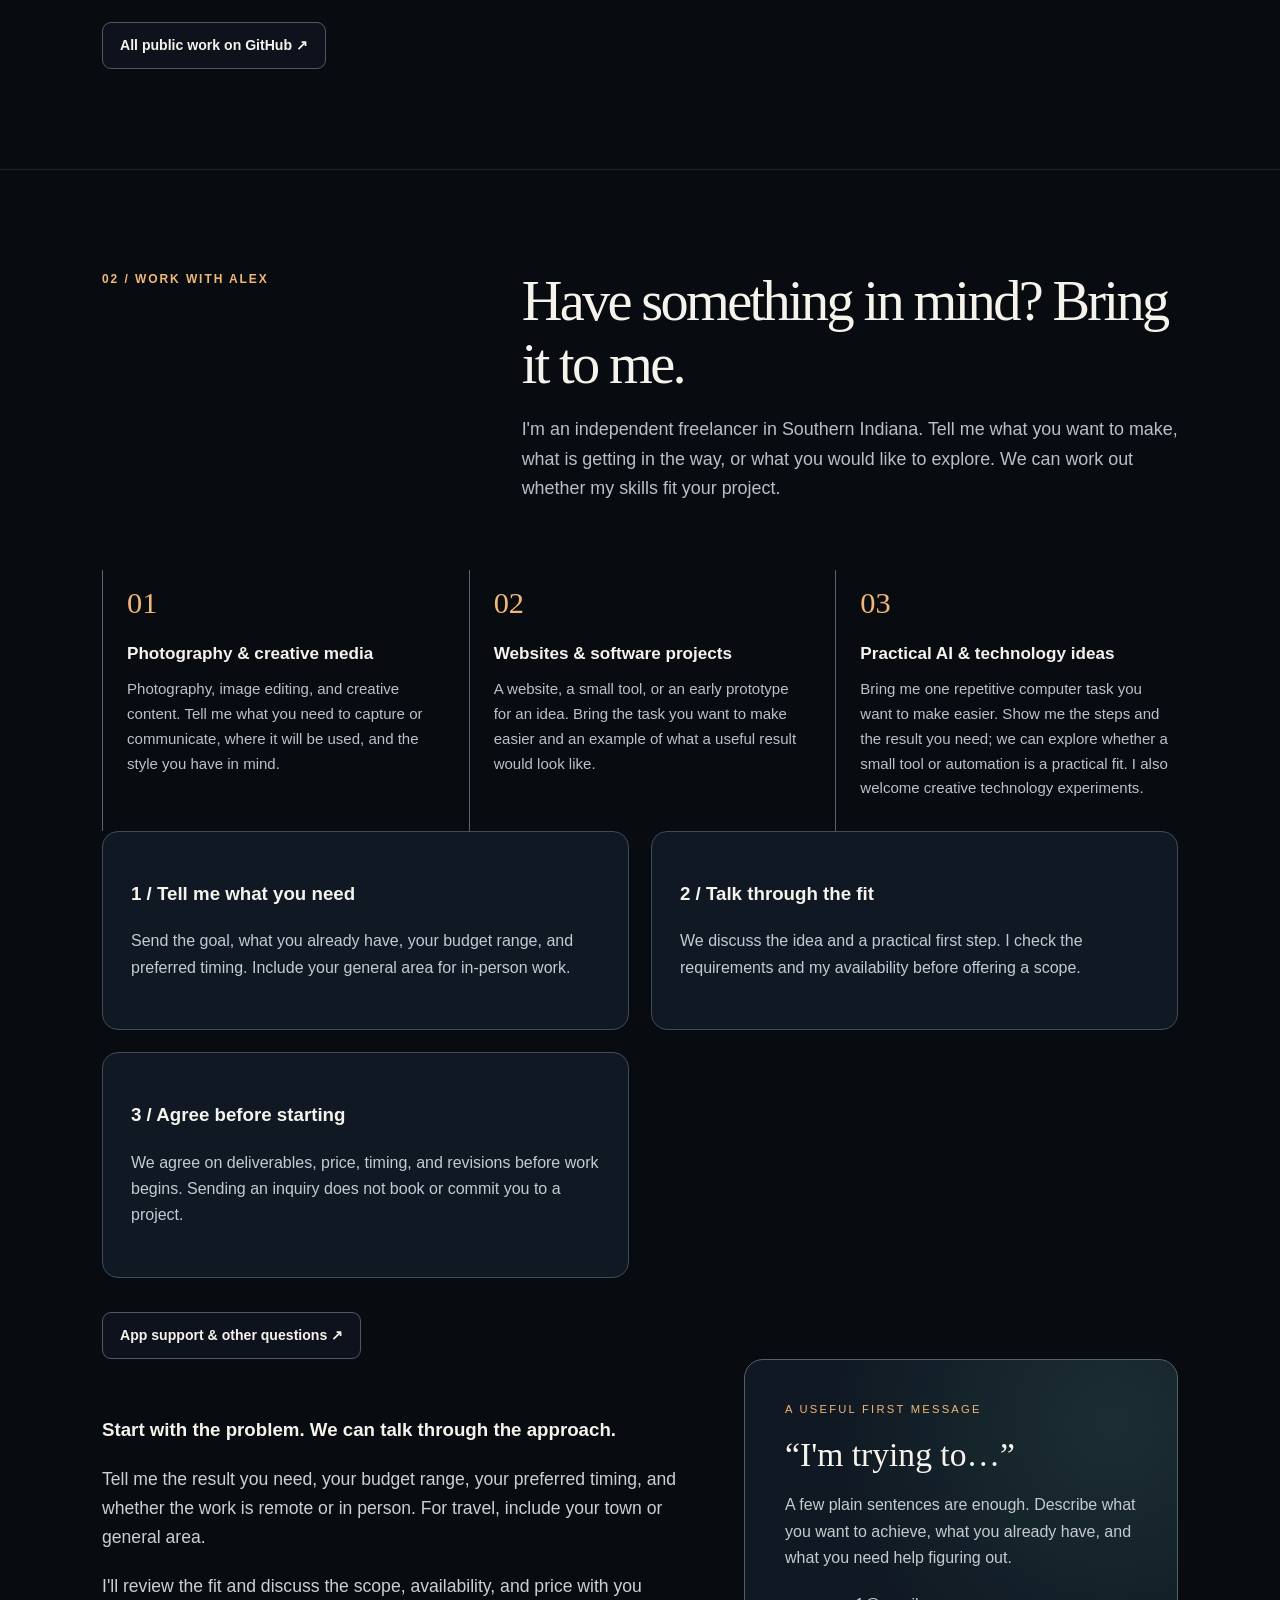
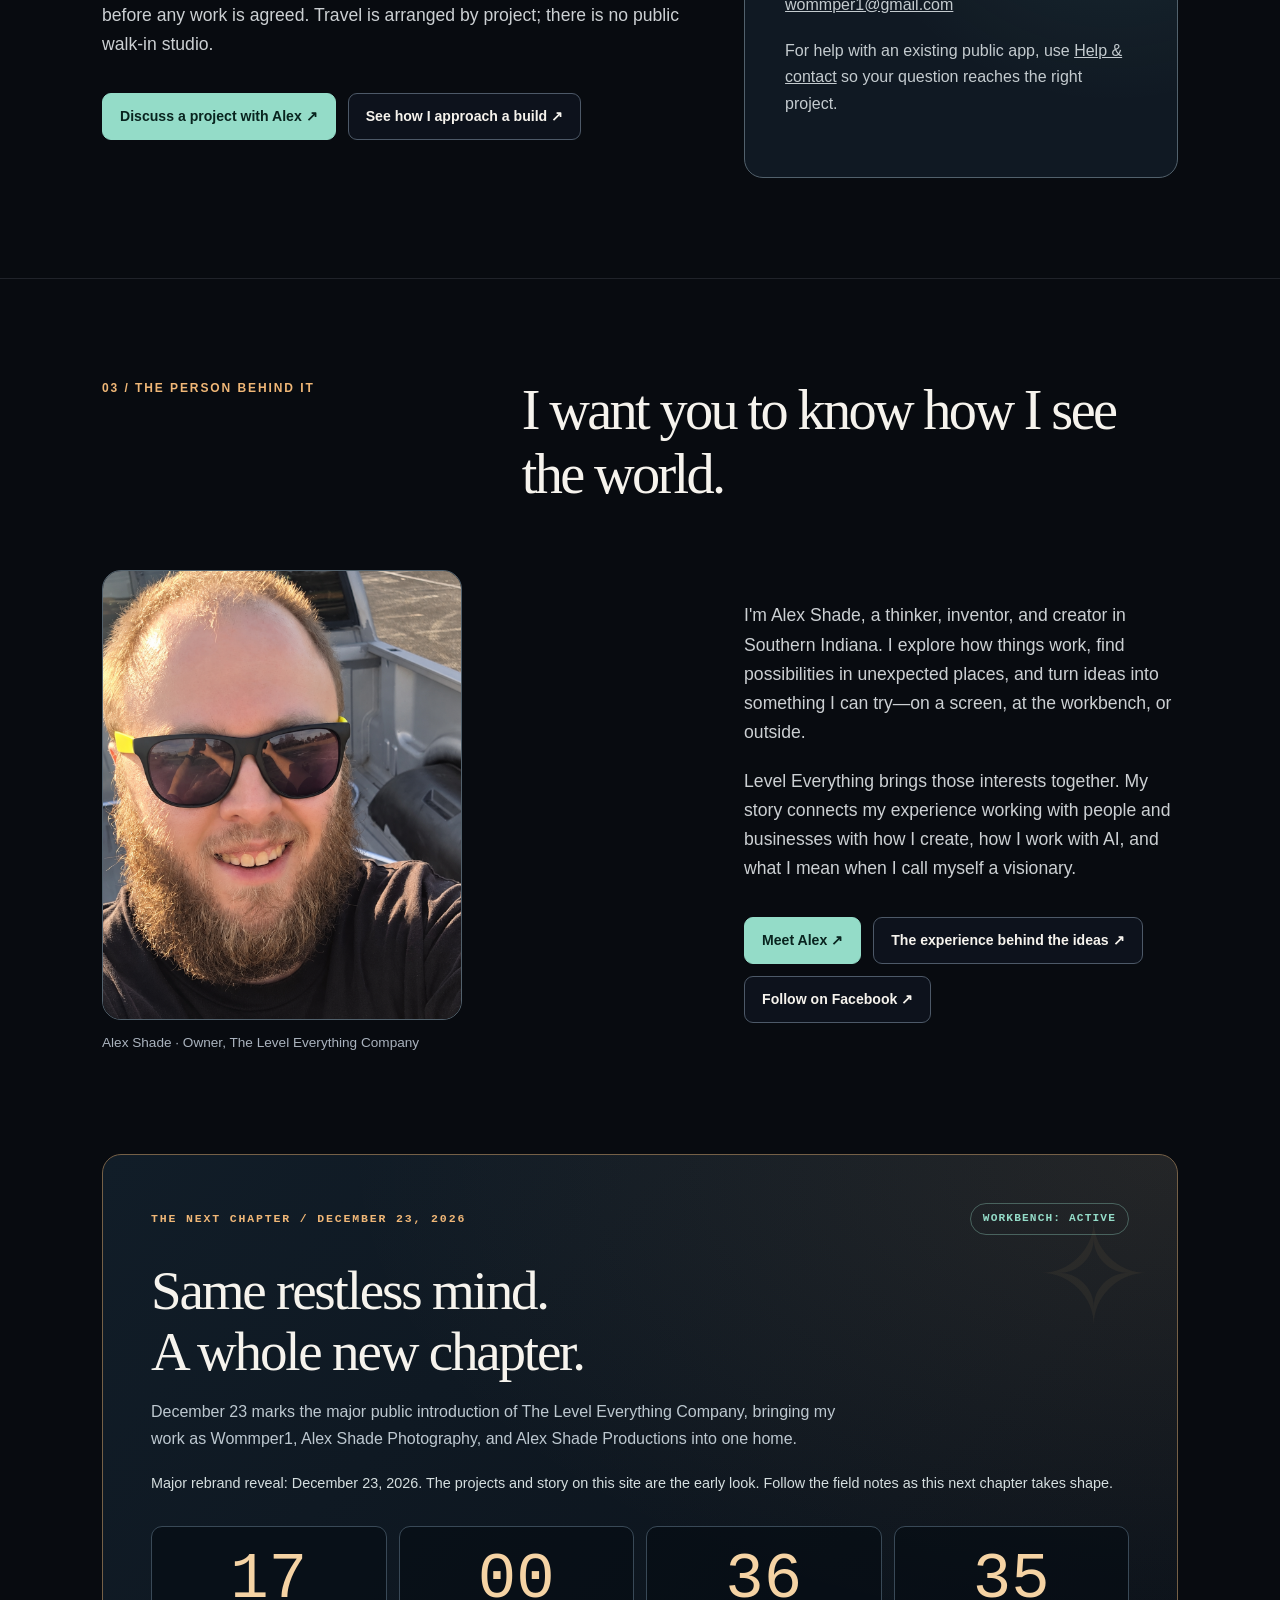
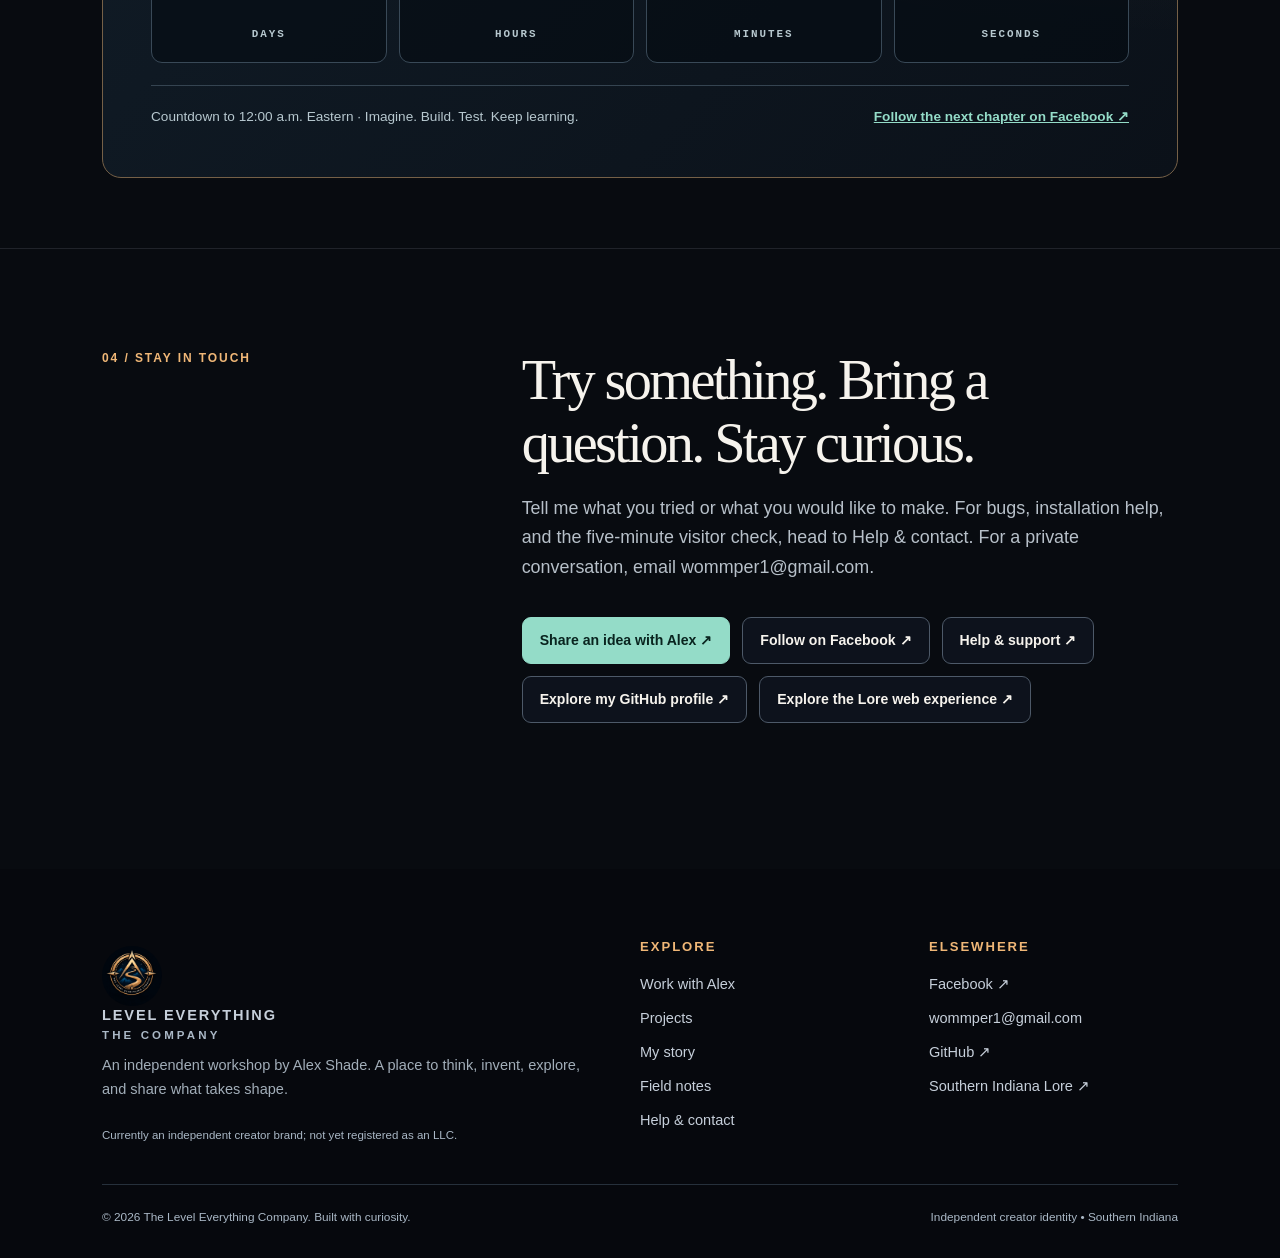
==== commit f1aeaf50: "Give project inquiries a concrete starting point" ====
--- a/index.html
+++ b/index.html
@@ -20,7 +20,7 @@
 <article class="project" data-project="creative"><span class="tag">03 / experiments in sound</span><h3>DualCast</h3><span class="status">Early pre-release</span><p>Send Windows audio to two Bluetooth devices, with separate volume and timing controls.</p><div class="project-visual" aria-label="DualCast audio routing illustration"><span>WINDOWS AUDIO</span><strong>One mix. Two outputs.</strong><span>Output A · volume + delay<br>Output B · volume + delay</span><small>Concept diagram, not an app screenshot.</small></div><p class="requirements"><strong>Runs on:</strong> Windows 10 build 19041+ and .NET 10 Desktop Runtime x64. Bluetooth hardware must support two active outputs.</p><div class="project-actions"><a class="button primary" href="https://github.com/Wommper1/DualCast/releases/tag/v1.0.1">Download pre-release ↗</a></div><div class="project-links"><a href="https://github.com/Wommper1/DualCast">Source &amp; instructions ↗</a><a href="https://github.com/Wommper1/DualCast/issues">Report a bug ↗</a></div><details><summary>Inside the build &amp; known limits</summary><p><strong>The problem:</strong> Share the same audio across two playback devices.</p><p><strong>The build:</strong> Independent output queues, volume, sync calibration, and session health controls.</p><p><strong>Current limits:</strong> Streaming to two real devices is still being tested. Bluetooth clocks can drift; calibration or a restart may be needed. DRM audio is not captured.</p><a href="https://github.com/Wommper1/DualCast/blob/master/VERIFICATION.md">See what was tested ↗</a></details></article>
 <article class="project" data-project="human"><span class="tag">04 / bridging worlds</span><h3>VRChat Universal Translator</h3><span class="status">Early release · Experimental VR features</span><p>Read local live captions and English translations of VRChat speech on your Windows PC.</p><figure class="project-preview"><a href="translator-preview.png" aria-label="Enlarge VRChat Universal Translator screenshot"><img src="translator-preview.png" width="375" height="812" alt="The translator phone display showing original-language text and English sample captions." loading="lazy" decoding="async"></a><figcaption>Actual phone-display interface with made-up sample captions; not a live conversation.</figcaption></figure><p class="requirements"><strong>Runs on:</strong> Windows 11 x64, Visual C++ 2015–2022 x64 Redistributable, and an initial speech-model download. CPU processing.</p><div class="project-actions"><a class="button primary" href="https://github.com/Wommper1/VRChatUniversalTranslator/releases/tag/v1.1.5">Download Windows ZIP ↗</a></div><div class="project-links"><a href="https://github.com/Wommper1/VRChatUniversalTranslator">Source &amp; instructions ↗</a><a href="https://github.com/Wommper1/VRChatUniversalTranslator/issues">Report a bug ↗</a></div><details><summary>Inside the build &amp; known limits</summary><p><strong>The problem:</strong> Help people follow conversations across languages.</p><p><strong>The build:</strong> Local speech recognition, translated captions, desktop overlays, and an optional local phone display.</p><p><strong>Current limits:</strong> Automatic captions can be wrong. SteamVR, phone display, and speaker labels still need full real-device acceptance testing. Independent project; not affiliated with VRChat Inc.</p><a href="https://github.com/Wommper1/VRChatUniversalTranslator/blob/main/VERIFICATION.md">Read testing evidence ↗</a></details></article>
 </div><div class="btn-row"><a class="button ghost" href="https://github.com/Wommper1" target="_blank" rel="noopener noreferrer">All public work on GitHub ↗</a></div></div></section>
-<section id="hire" class="section"><div class="container"><div class="section-head"><div class="section-number">02 / work with Alex</div><div><h2>Have something in mind? Bring it to me.</h2><p class="section-lead">I'm an independent freelancer in Southern Indiana. Tell me what you want to make, what is getting in the way, or what you would like to explore. We can work out whether my skills fit your project.</p></div></div><div class="principles"><article class="principle"><div class="icon">01</div><h3>Photography &amp; creative media</h3><p>Photography, image editing, and creative content. Tell me what you need to capture or communicate, where it will be used, and the style you have in mind.</p></article><article class="principle"><div class="icon">02</div><h3>Websites &amp; software projects</h3><p>A website, a small tool, or an early prototype for an idea. Bring the task you want to make easier and an example of what a useful result would look like.</p></article><article class="principle"><div class="icon">03</div><h3>Practical AI &amp; technology ideas</h3><p>Exploring AI tools, repeat tasks, and creative technology experiments. We can discuss what is practical, what needs testing, and where a small first step makes sense.</p></article></div><div class="help-grid" aria-label="How a project starts"><article class="help-card"><h3>1 / Tell me what you need</h3><p>Send the goal, what you already have, your budget range, and preferred timing. Include your general area for in-person work.</p></article><article class="help-card"><h3>2 / Talk through the fit</h3><p>We discuss the idea and a practical first step. I check the requirements and my availability before offering a scope.</p></article><article class="help-card"><h3>3 / Agree before starting</h3><p>We agree on deliverables, price, timing, and revisions before work begins. Sending an inquiry does not book or commit you to a project.</p></article></div><div class="btn-row"><a class="button ghost" href="help.html">App support &amp; other questions ↗</a></div><div class="story-panel"><div class="story-words"><h3>Start with the problem. We can talk through the approach.</h3><p>Tell me the result you need, your budget range, your preferred timing, and whether the work is remote or in person. For travel, include your town or general area.</p><p>I'll review the fit and discuss the scope, availability, and price with you before any work is agreed. Travel is arranged by project; there is no public walk-in studio.</p><div class="btn-row"><a class="button primary" href="mailto:wommper1@gmail.com?subject=Project%20inquiry%20%E2%80%94%20The%20Level%20Everything%20Company&amp;body=Hi%20Alex%2C%0A%0AI%20am%20trying%20to%3A%0A%0AThe%20result%20I%20need%3A%0A%0AWhat%20I%20already%20have%3A%0A%0ABudget%20range%3A%0APreferred%20timing%3A%0ARemote%20or%20in%20person%20%28town/area%29%3A%0A%0AThanks%21">Discuss a project with Alex ↗</a><a class="button ghost" href="field-notes.html#waveforge-walkthrough">See how I approach a build ↗</a></div></div><aside class="future-card"><div class="stamp">A useful first message</div><h3>“I'm trying to…”</h3><p>A few plain sentences are enough. Describe what you want to achieve, what you already have, and what you need help figuring out.</p><p><a href="mailto:wommper1@gmail.com">wommper1@gmail.com</a></p><p>For help with an existing public app, use <a href="help.html">Help &amp; contact</a> so your question reaches the right project.</p></aside></div></div></section>
+<section id="hire" class="section"><div class="container"><div class="section-head"><div class="section-number">02 / work with Alex</div><div><h2>Have something in mind? Bring it to me.</h2><p class="section-lead">I'm an independent freelancer in Southern Indiana. Tell me what you want to make, what is getting in the way, or what you would like to explore. We can work out whether my skills fit your project.</p></div></div><div class="principles"><article class="principle"><div class="icon">01</div><h3>Photography &amp; creative media</h3><p>Photography, image editing, and creative content. Tell me what you need to capture or communicate, where it will be used, and the style you have in mind.</p></article><article class="principle"><div class="icon">02</div><h3>Websites &amp; software projects</h3><p>A website, a small tool, or an early prototype for an idea. Bring the task you want to make easier and an example of what a useful result would look like.</p></article><article class="principle"><div class="icon">03</div><h3>Practical AI &amp; technology ideas</h3><p>Bring me one repetitive computer task you want to make easier. Show me the steps and the result you need; we can explore whether a small tool or automation is a practical fit. I also welcome creative technology experiments.</p></article></div><div class="help-grid" aria-label="How a project starts"><article class="help-card"><h3>1 / Tell me what you need</h3><p>Send the goal, what you already have, your budget range, and preferred timing. Include your general area for in-person work.</p></article><article class="help-card"><h3>2 / Talk through the fit</h3><p>We discuss the idea and a practical first step. I check the requirements and my availability before offering a scope.</p></article><article class="help-card"><h3>3 / Agree before starting</h3><p>We agree on deliverables, price, timing, and revisions before work begins. Sending an inquiry does not book or commit you to a project.</p></article></div><div class="btn-row"><a class="button ghost" href="help.html">App support &amp; other questions ↗</a></div><div class="story-panel"><div class="story-words"><h3>Start with the problem. We can talk through the approach.</h3><p>Tell me the result you need, your budget range, your preferred timing, and whether the work is remote or in person. For travel, include your town or general area.</p><p>I'll review the fit and discuss the scope, availability, and price with you before any work is agreed. Travel is arranged by project; there is no public walk-in studio.</p><div class="btn-row"><a class="button primary" href="mailto:wommper1@gmail.com?subject=Project%20inquiry%20%E2%80%94%20The%20Level%20Everything%20Company&amp;body=Hi%20Alex%2C%0A%0AI%20am%20trying%20to%3A%0A%0AThe%20result%20I%20need%3A%0A%0AWhat%20I%20already%20have%3A%0A%0ABudget%20range%3A%0APreferred%20timing%3A%0ARemote%20or%20in%20person%20%28town/area%29%3A%0A%0AThanks%21">Discuss a project with Alex ↗</a><a class="button ghost" href="field-notes.html#waveforge-walkthrough">See how I approach a build ↗</a></div></div><aside class="future-card"><div class="stamp">A useful first message</div><h3>“I'm trying to…”</h3><p>A few plain sentences are enough. Describe what you want to achieve, what you already have, and what you need help figuring out.</p><p><a href="mailto:wommper1@gmail.com">wommper1@gmail.com</a></p><p>For help with an existing public app, use <a href="help.html">Help &amp; contact</a> so your question reaches the right project.</p></aside></div></div></section>
 <section id="story" class="section"><div class="container"><div class="section-head"><div class="section-number">03 / the person behind it</div><div><h2>I want you to know how I see the world.</h2></div></div><div class="story-panel"><figure style="margin:0;max-width:360px"><img src="alex-shade-portrait.png" width="1122" height="1402" alt="Alex Shade smiling outdoors, wearing sunglasses" loading="lazy" style="display:block;width:100%;height:auto;border-radius:19px;border:1px solid #52616c"><figcaption style="padding-top:12px;color:#aab3be;font-size:.85rem">Alex Shade · Owner, The Level Everything Company</figcaption></figure><div class="story-words"><p>I'm Alex Shade, a thinker, inventor, and creator in Southern Indiana. I explore how things work, find possibilities in unexpected places, and turn ideas into something I can try—on a screen, at the workbench, or outside.</p><p>Level Everything brings those interests together. My story connects my experience working with people and businesses with how I create, how I work with AI, and what I mean when I call myself a visionary.</p><div class="btn-row"><a class="button primary" href="story.html">Meet Alex ↗</a><a class="button ghost" href="story.html#experience">The experience behind the ideas ↗</a><a class="button ghost" href="https://www.facebook.com/profile.php?id=61595716748531" target="_blank" rel="noopener noreferrer">Follow on Facebook ↗</a></div></div></div></div></section>
 <section id="reveal" class="reveal-wrap" aria-labelledby="reveal-title"><div class="container"><div class="reveal-console"><div class="reveal-top"><span class="reveal-kicker">The next chapter / December 23, 2026</span><span id="reveal-state" class="reveal-state">WORKBENCH: ACTIVE</span></div><h2 id="reveal-title" class="reveal-title">Same restless mind.<br>A whole new chapter.</h2><p class="reveal-copy">December 23 marks the major public introduction of The Level Everything Company, bringing my work as Wommper1, Alex Shade Photography, and Alex Shade Productions into one home.</p><p class="reveal-date">Major rebrand reveal: <time datetime="2026-12-23T00:00:00-05:00">December 23, 2026</time>. The projects and story on this site are the early look. Follow the field notes as this next chapter takes shape.</p><div id="reveal-digits" class="reveal-digits" role="timer" aria-live="off" aria-label="Time until December 23, 2026, at midnight Eastern"><div class="reveal-unit"><strong data-count="days">—</strong><span>Days</span></div><div class="reveal-unit"><strong data-count="hours">—</strong><span>Hours</span></div><div class="reveal-unit"><strong data-count="minutes">—</strong><span>Minutes</span></div><div class="reveal-unit"><strong data-count="seconds">—</strong><span>Seconds</span></div></div><p id="reveal-arrived" class="reveal-copy" hidden>December 23 is here. Welcome to the next chapter of The Level Everything Company.</p><noscript><p class="reveal-copy">The reveal date is December 23, 2026. Enable JavaScript to see the live countdown.</p></noscript><div class="reveal-foot"><p id="reveal-note">Countdown to 12:00 a.m. Eastern · Imagine. Build. Test. Keep learning.</p><a href="https://www.facebook.com/profile.php?id=61595716748531" target="_blank" rel="noopener noreferrer">Follow the next chapter on Facebook ↗</a></div></div></div></section>
 <section id="connect" class="section"><div class="container"><div class="section-head"><div class="section-number">04 / stay in touch</div><div><h2>Try something. Bring a question. Stay curious.</h2><p class="section-lead">Tell me what you tried or what you would like to make. For bugs, installation help, and the five-minute visitor check, head to Help &amp; contact. For a private conversation, email wommper1@gmail.com.</p><div class="btn-row"><a class="button primary" href="mailto:wommper1@gmail.com">Share an idea with Alex ↗</a><a class="button ghost" href="https://www.facebook.com/profile.php?id=61595716748531" target="_blank" rel="noopener noreferrer">Follow on Facebook ↗</a><a class="button ghost" href="help.html">Help &amp; support ↗</a><a class="button ghost" href="https://github.com/Wommper1" target="_blank" rel="noopener noreferrer">Explore my GitHub profile ↗</a><a class="button ghost" href="https://wommper1.github.io/southern-indiana-lore/" target="_blank" rel="noopener noreferrer">Explore the Lore web experience ↗</a></div></div></div></div></section>
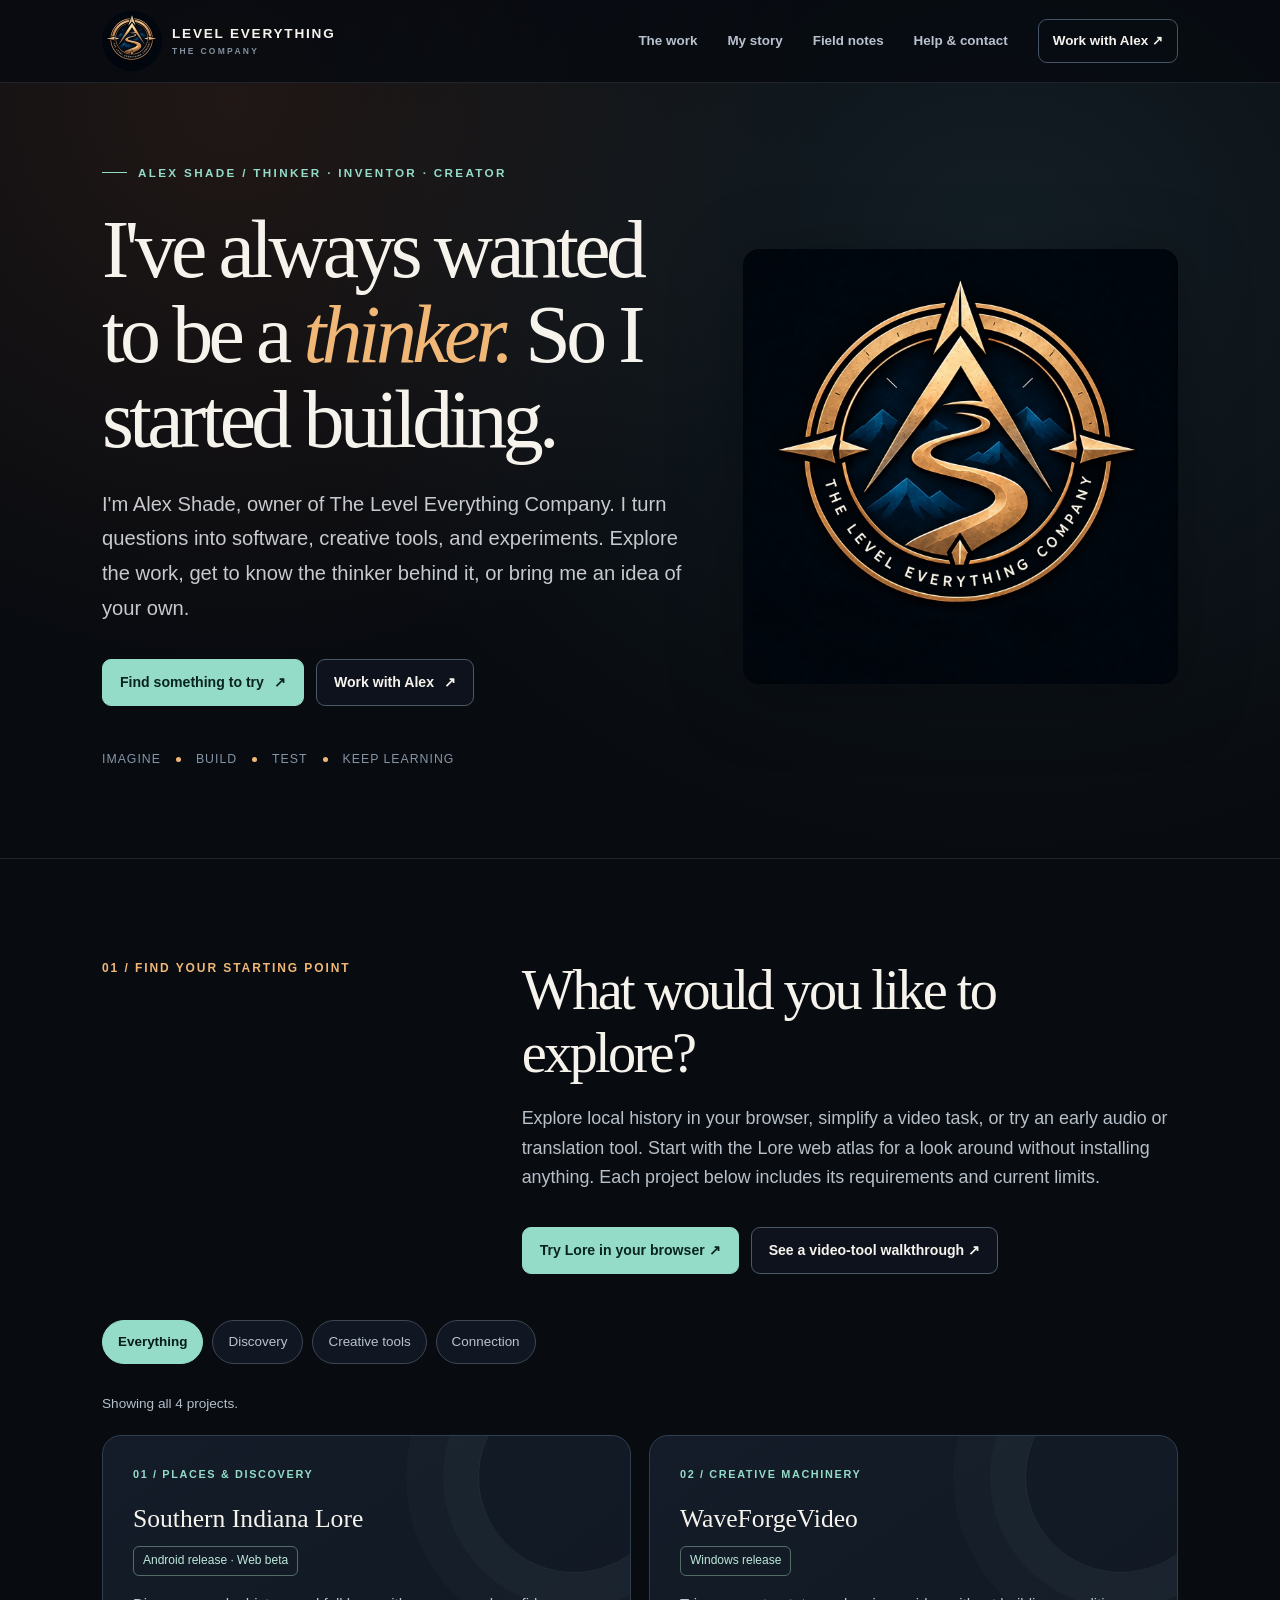
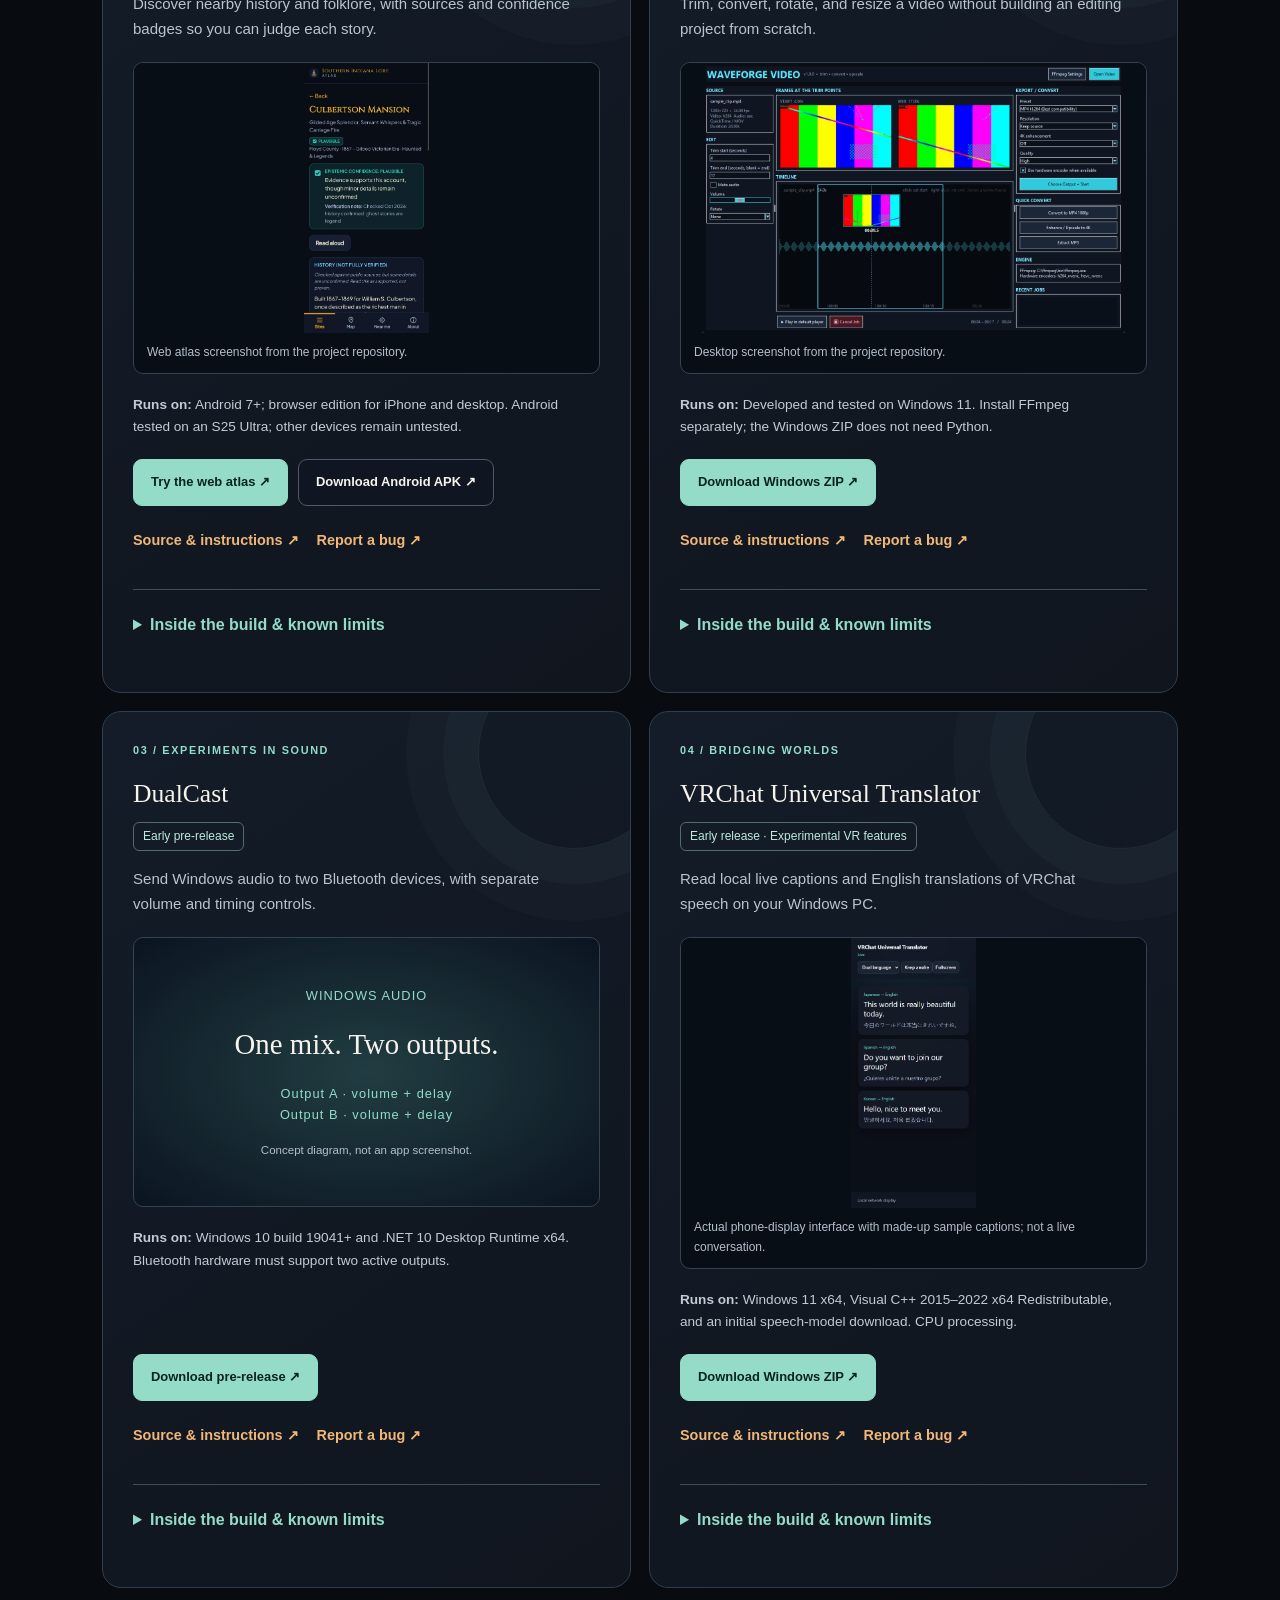
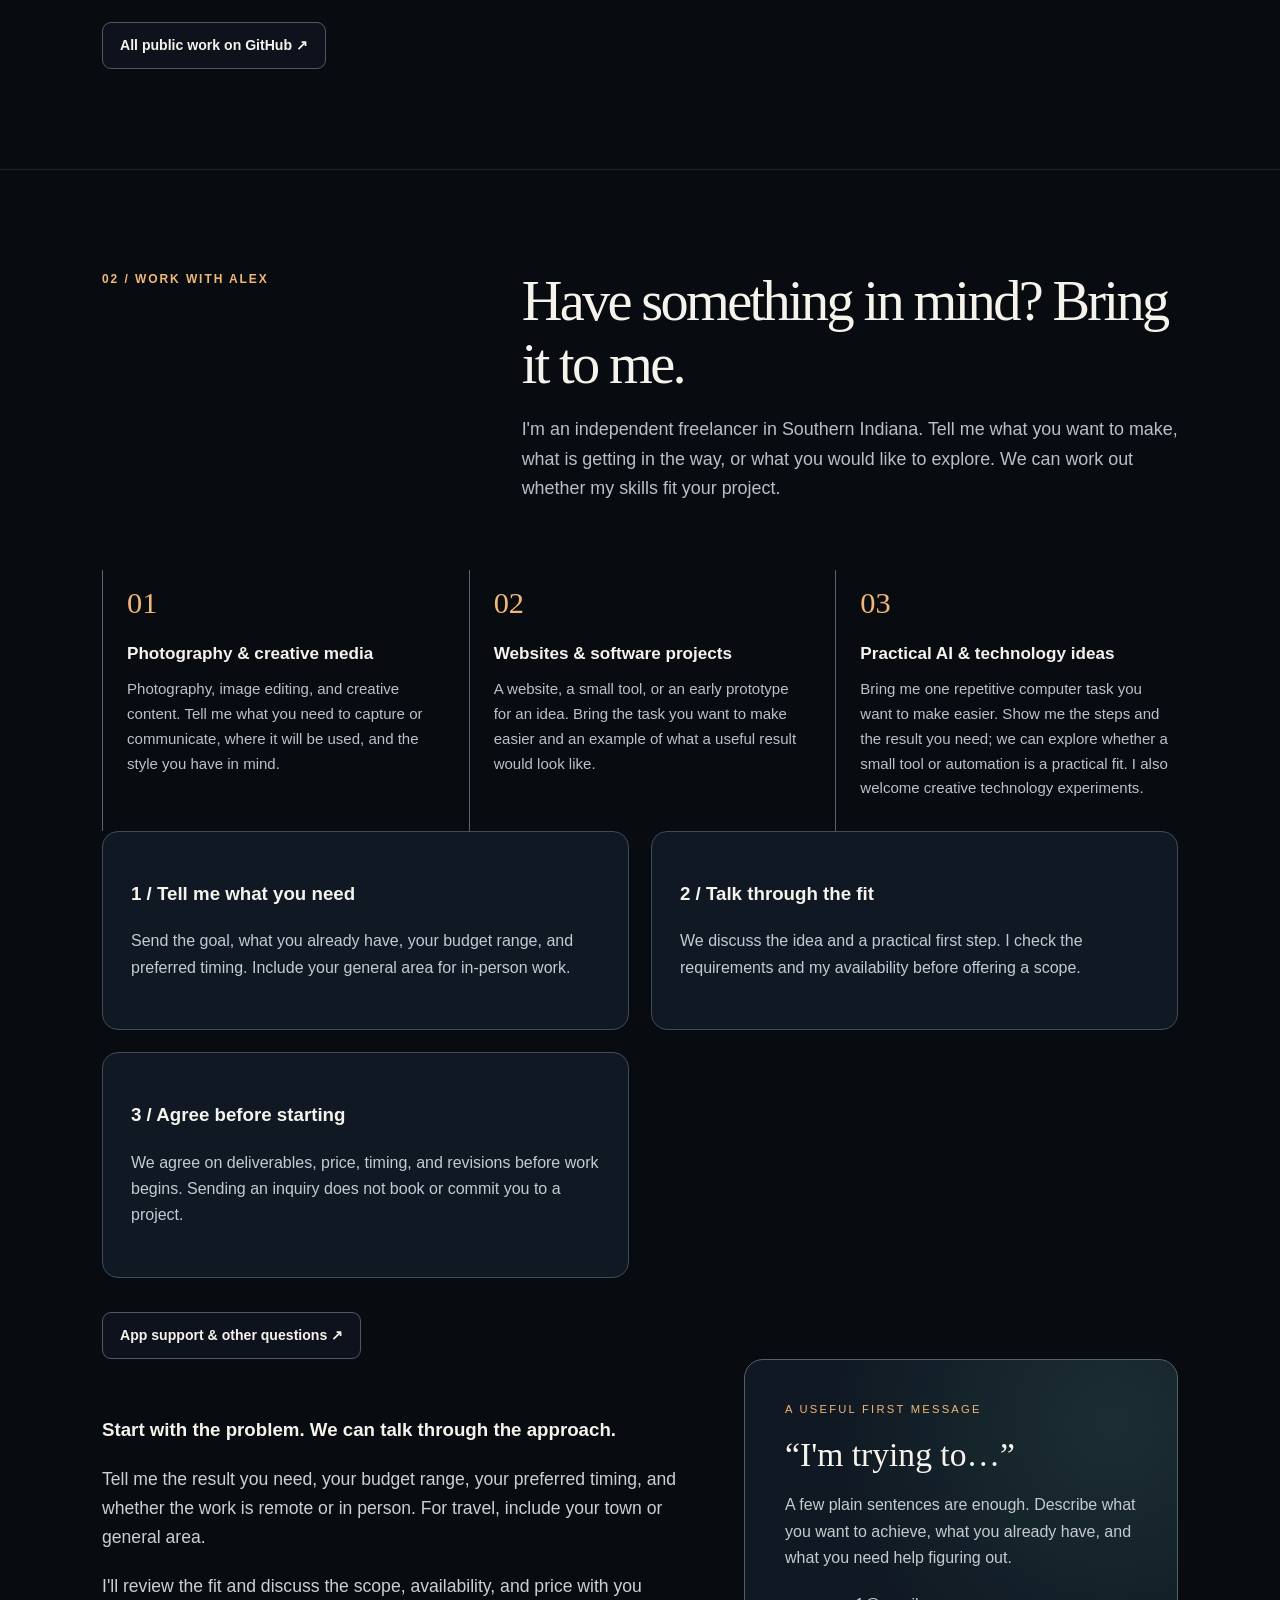
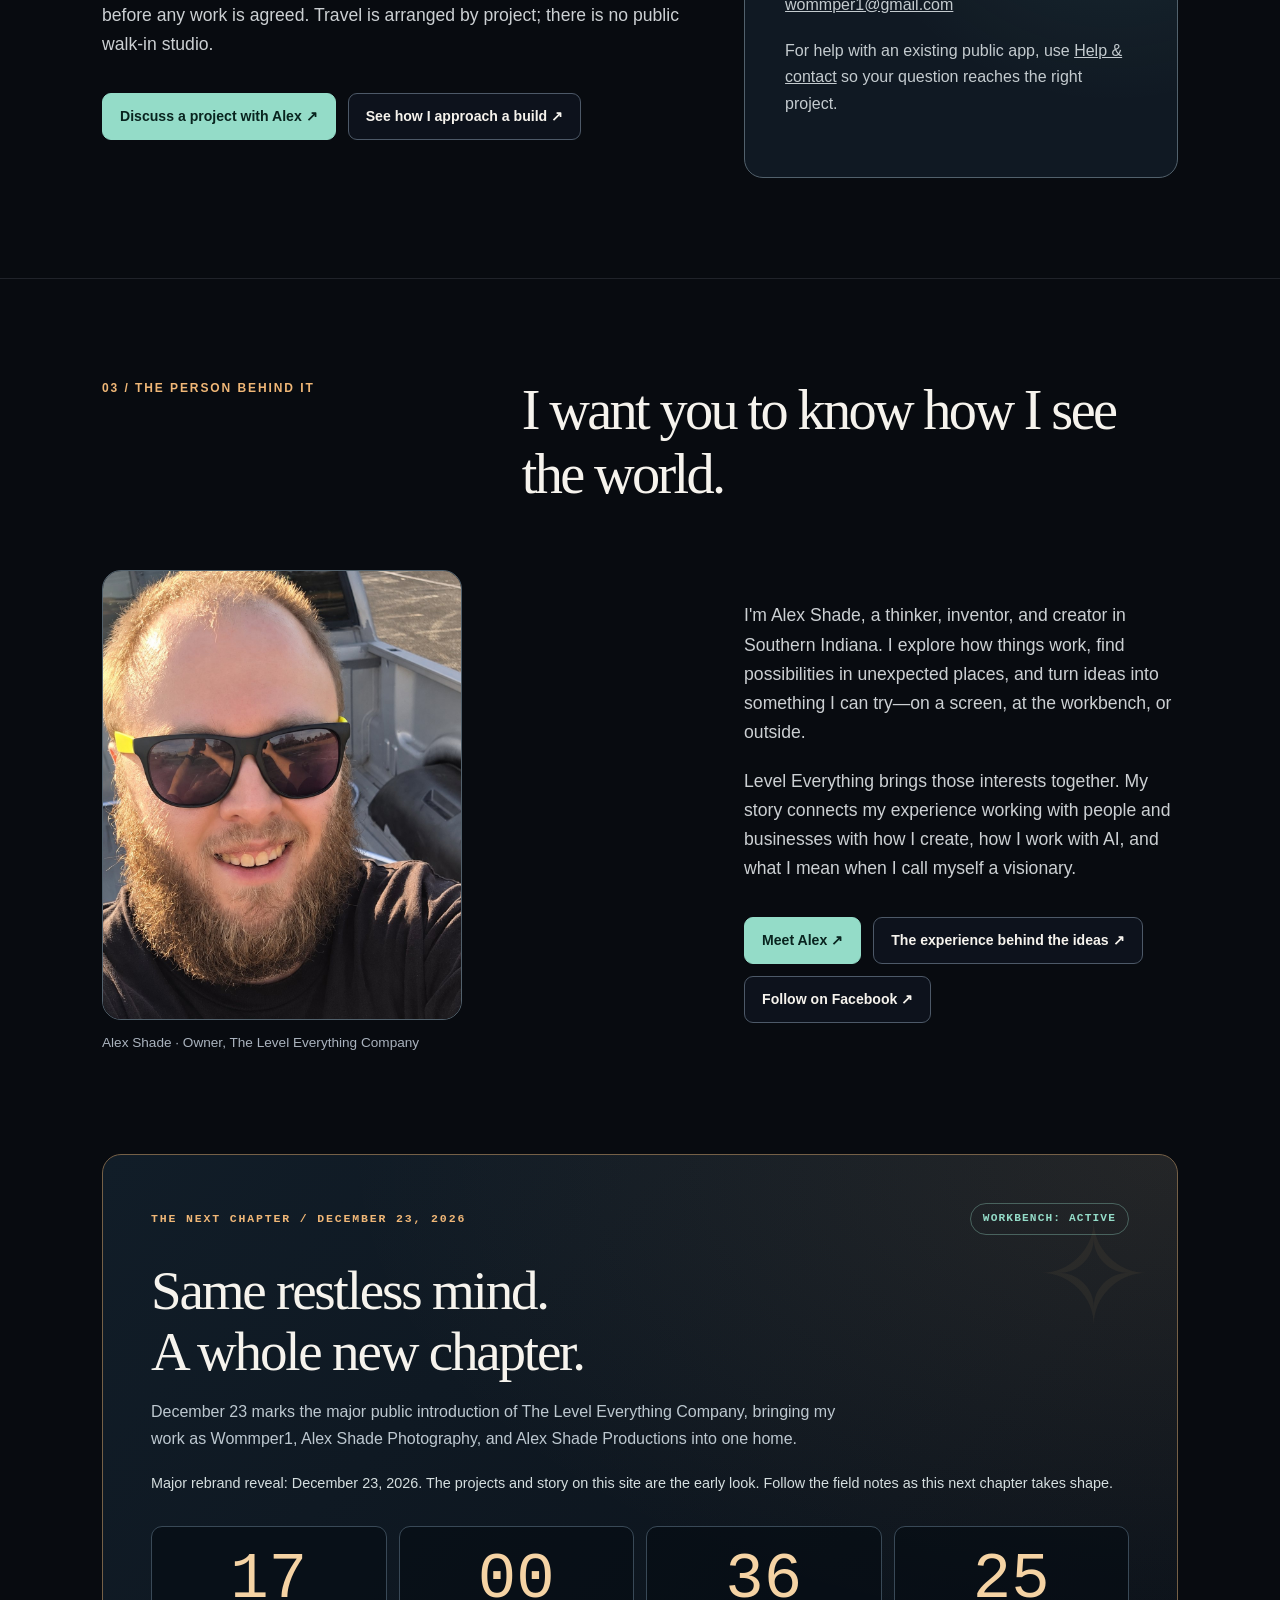
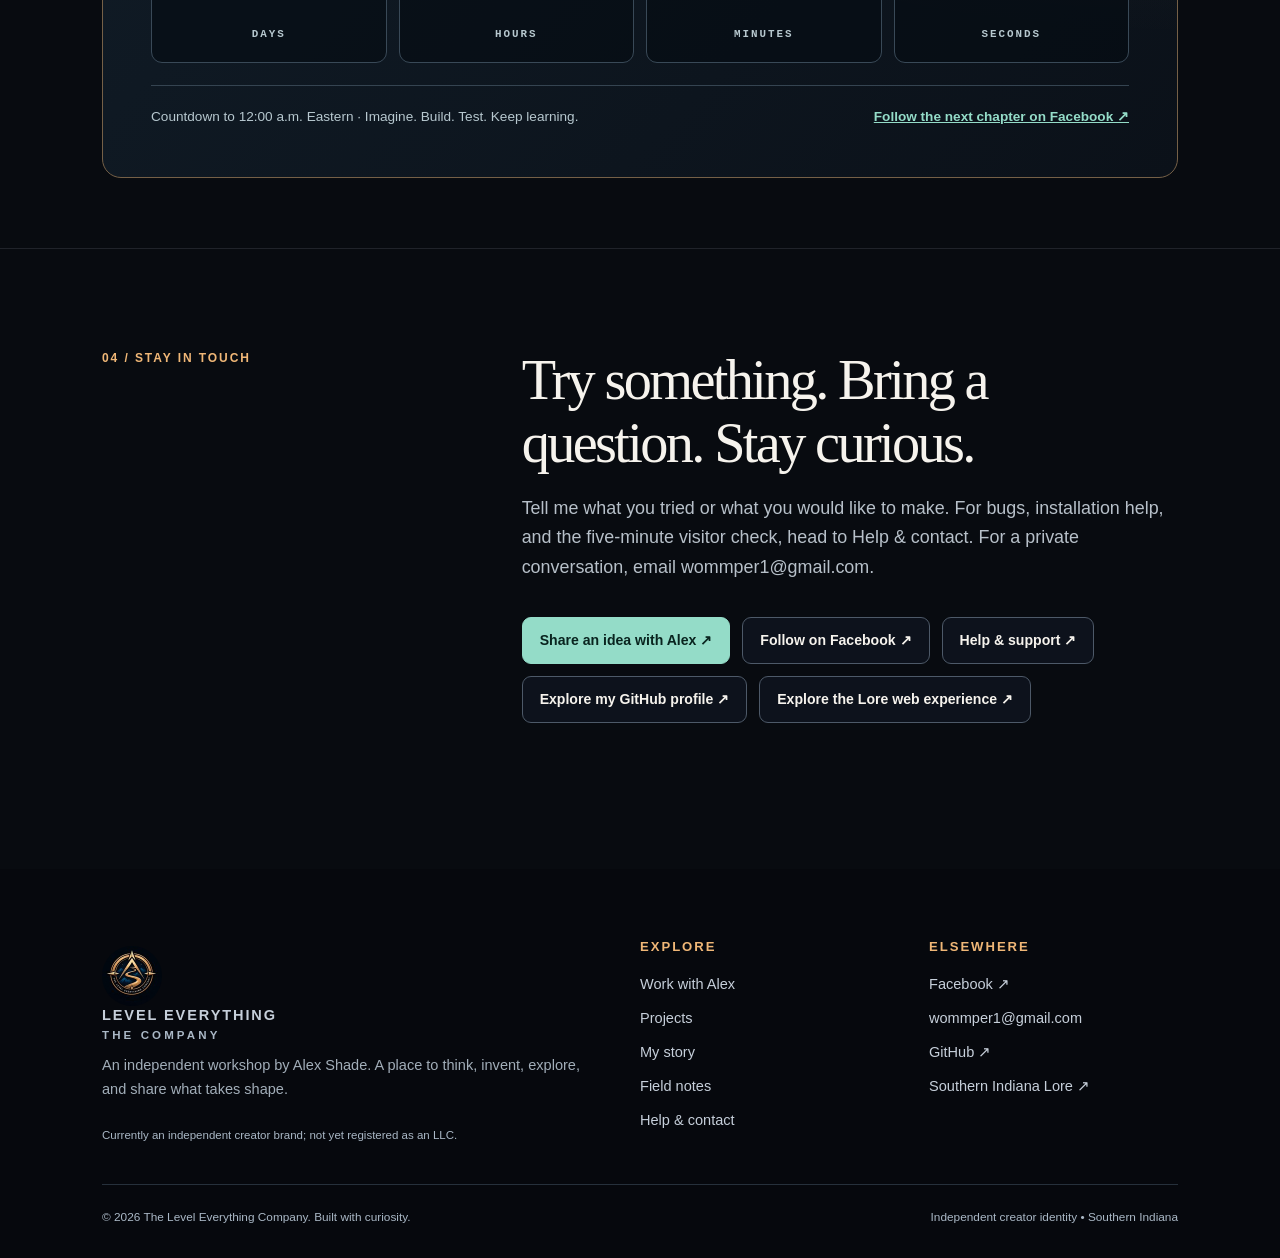
==== commit f81be9fd: "Unify navigation, speed up images, and tidy field notes and sitemap - Use the same menu on every pag" ====
--- a/index.html
+++ b/index.html
@@ -4,14 +4,14 @@
 <title>The Level Everything Company | Creative Technology by Alex</title>
 
 
-<link rel="icon" type="image/jpeg" href="company-logo.jpg"><link rel="stylesheet" href="styles.css?v=4">
+<link rel="icon" type="image/png" sizes="64x64" href="favicon.png"><link rel="apple-touch-icon" href="apple-touch-icon.png"><link rel="stylesheet" href="styles.css?v=5">
 
 <link rel="canonical" href="https://leveleverythingcompany.github.io/"><meta name="robots" content="index,follow"><script type="application/ld+json">{"@context":"https://schema.org","@type":"WebSite","name":"The Level Everything Company","alternateName":"Level Everything","url":"https://leveleverythingcompany.github.io/","description":"Independent creative technology projects, software, and maker experiments by Alex."}</script><meta name="description" content="Independent software, creative tools, and real-world experiments by Alex. Try Southern Indiana Lore, WaveForgeVideo, DualCast, and the VRChat Universal Translator."><meta property="og:type" content="website"><meta property="og:site_name" content="The Level Everything Company"><meta property="og:title" content="The Level Everything Company | Creative Technology by Alex"><meta property="og:description" content="Independent software, creative tools, and real-world experiments by Alex. Try Southern Indiana Lore, WaveForgeVideo, DualCast, and the VRChat Universal Translator."><meta property="og:url" content="https://leveleverythingcompany.github.io/"><meta property="og:image" content="https://leveleverythingcompany.github.io/social-preview.png"><meta property="og:image:width" content="1200"><meta property="og:image:height" content="630"><meta property="og:image:alt" content="The Level Everything Company — No single skill tree. Software. Stories. Experiments."><meta name="twitter:card" content="summary_large_image"><meta name="twitter:title" content="The Level Everything Company | Creative Technology by Alex"><meta name="twitter:description" content="Independent software, creative tools, and real-world experiments by Alex. Try Southern Indiana Lore, WaveForgeVideo, DualCast, and the VRChat Universal Translator."><meta name="twitter:image" content="https://leveleverythingcompany.github.io/social-preview.png"><style>
 .reveal-wrap{padding:0 0 70px}.reveal-console{position:relative;overflow:hidden;border:1px solid #756047;border-radius:19px;background:radial-gradient(ellipse at 100% 0,rgba(240,183,119,.1),transparent 55%),linear-gradient(135deg,#111d28,#0b1119);padding:clamp(24px,4vw,48px)}.reveal-console:after{content:'✧';position:absolute;right:25px;top:5px;font-size:140px;color:rgba(240,183,119,.06);pointer-events:none}.reveal-top{display:flex;gap:18px;justify-content:space-between;align-items:center;flex-wrap:wrap}.reveal-kicker{color:var(--ember);font:700 .72rem/1.5 monospace;letter-spacing:.16em;text-transform:uppercase}.reveal-state{color:var(--mint);border:1px solid #49635e;border-radius:30px;padding:7px 12px;font:600 .7rem/1.4 monospace;letter-spacing:.1em}.reveal-title{font:400 clamp(2rem,4.3vw,3.8rem)/1.12 Georgia,serif;letter-spacing:-.04em;margin:25px 0 16px;max-width:760px}.reveal-copy{color:#bdc8d0;max-width:720px}.reveal-digits{display:grid;grid-template-columns:repeat(4,minmax(0,1fr));gap:12px;margin:30px 0 22px;position:relative;z-index:1}.reveal-unit{border:1px solid #394957;background:rgba(4,10,17,.6);border-radius:11px;padding:20px 12px;text-align:center}.reveal-unit strong{display:block;font:500 clamp(2.3rem,5vw,4.3rem)/1.05 monospace;color:#f5d3a4;font-variant-numeric:tabular-nums}.reveal-unit span{display:block;color:#b7c8cf;font:600 .68rem/1.5 monospace;letter-spacing:.18em;text-transform:uppercase;margin-top:12px}.reveal-date{color:#d5dedf;font-size:.9rem}.reveal-foot{border-top:1px solid #354451;padding-top:20px;display:flex;justify-content:space-between;align-items:center;gap:18px;flex-wrap:wrap}.reveal-foot p{margin:0;color:#b7c8cf;font-size:.85rem}.reveal-foot a{color:var(--mint);font-size:.85rem;font-weight:700}.reveal-console [hidden]{display:none!important}
 @media(max-width:520px){.reveal-digits{grid-template-columns:repeat(2,minmax(0,1fr));gap:10px}.reveal-unit{padding:19px 10px}.reveal-wrap{padding-bottom:50px}}
 </style></head><body>
 <a class="skip" href="#main">Skip to content</a>
-<header class="nav-wrap"><div class="container nav"><a class="brand" href="index.html" aria-label="The Level Everything Company home"><img class="brand-logo" src="company-logo.jpg" alt="" width="60" height="60"><span>LEVEL EVERYTHING <small>THE COMPANY</small></span></a><nav class="nav-links" aria-label="Main navigation"><a href="#work">The work</a><a href="story.html">My story</a><a href="field-notes.html">Field notes</a><a class="nav-cta" href="#hire">Work with Alex ↗</a></nav></div></header>
+<header class="nav-wrap"><div class="container nav"><a class="brand" href="index.html" aria-label="The Level Everything Company home"><img class="brand-logo" src="company-logo-small.jpg" alt="" width="60" height="60"><span>LEVEL EVERYTHING <small>THE COMPANY</small></span></a><nav class="nav-links" aria-label="Main navigation"><a href="#work">The work</a><a href="story.html">My story</a><a href="field-notes.html">Field notes</a><a href="help.html">Help &amp; contact</a><a class="nav-cta" href="#hire">Work with Alex ↗</a></nav></div></header>
 <main id="main" tabindex="-1">
 <div class="container hero"><div><div class="eyebrow">Alex Shade / thinker · inventor · creator</div><h1>I've always wanted to be a <em>thinker.</em> So I started building.</h1><p class="intro">I'm Alex Shade, owner of The Level Everything Company. I turn questions into software, creative tools, and experiments. Explore the work, get to know the thinker behind it, or bring me an idea of your own.</p><div class="btn-row"><a class="button primary" href="#work">Find something to try <span aria-hidden="true">↗</span></a><a class="button ghost" href="#hire">Work with Alex <span aria-hidden="true">↗</span></a></div><div class="under-hero"><span>Imagine</span><span class="dot"></span><span>Build</span><span class="dot"></span><span>Test</span><span class="dot"></span><span>Keep learning</span></div></div>
 <div class="hero-logo"><img src="company-logo.jpg" alt="The Level Everything Company compass badge with mountains and a winding path" width="1254" height="1254" fetchpriority="high"></div></div>
@@ -21,11 +21,11 @@
 <article class="project" data-project="human"><span class="tag">04 / bridging worlds</span><h3>VRChat Universal Translator</h3><span class="status">Early release · Experimental VR features</span><p>Read local live captions and English translations of VRChat speech on your Windows PC.</p><figure class="project-preview"><a href="translator-preview.png" aria-label="Enlarge VRChat Universal Translator screenshot"><img src="translator-preview.png" width="375" height="812" alt="The translator phone display showing original-language text and English sample captions." loading="lazy" decoding="async"></a><figcaption>Actual phone-display interface with made-up sample captions; not a live conversation.</figcaption></figure><p class="requirements"><strong>Runs on:</strong> Windows 11 x64, Visual C++ 2015–2022 x64 Redistributable, and an initial speech-model download. CPU processing.</p><div class="project-actions"><a class="button primary" href="https://github.com/Wommper1/VRChatUniversalTranslator/releases/tag/v1.1.5">Download Windows ZIP ↗</a></div><div class="project-links"><a href="https://github.com/Wommper1/VRChatUniversalTranslator">Source &amp; instructions ↗</a><a href="https://github.com/Wommper1/VRChatUniversalTranslator/issues">Report a bug ↗</a></div><details><summary>Inside the build &amp; known limits</summary><p><strong>The problem:</strong> Help people follow conversations across languages.</p><p><strong>The build:</strong> Local speech recognition, translated captions, desktop overlays, and an optional local phone display.</p><p><strong>Current limits:</strong> Automatic captions can be wrong. SteamVR, phone display, and speaker labels still need full real-device acceptance testing. Independent project; not affiliated with VRChat Inc.</p><a href="https://github.com/Wommper1/VRChatUniversalTranslator/blob/main/VERIFICATION.md">Read testing evidence ↗</a></details></article>
 </div><div class="btn-row"><a class="button ghost" href="https://github.com/Wommper1" target="_blank" rel="noopener noreferrer">All public work on GitHub ↗</a></div></div></section>
 <section id="hire" class="section"><div class="container"><div class="section-head"><div class="section-number">02 / work with Alex</div><div><h2>Have something in mind? Bring it to me.</h2><p class="section-lead">I'm an independent freelancer in Southern Indiana. Tell me what you want to make, what is getting in the way, or what you would like to explore. We can work out whether my skills fit your project.</p></div></div><div class="principles"><article class="principle"><div class="icon">01</div><h3>Photography &amp; creative media</h3><p>Photography, image editing, and creative content. Tell me what you need to capture or communicate, where it will be used, and the style you have in mind.</p></article><article class="principle"><div class="icon">02</div><h3>Websites &amp; software projects</h3><p>A website, a small tool, or an early prototype for an idea. Bring the task you want to make easier and an example of what a useful result would look like.</p></article><article class="principle"><div class="icon">03</div><h3>Practical AI &amp; technology ideas</h3><p>Bring me one repetitive computer task you want to make easier. Show me the steps and the result you need; we can explore whether a small tool or automation is a practical fit. I also welcome creative technology experiments.</p></article></div><div class="help-grid" aria-label="How a project starts"><article class="help-card"><h3>1 / Tell me what you need</h3><p>Send the goal, what you already have, your budget range, and preferred timing. Include your general area for in-person work.</p></article><article class="help-card"><h3>2 / Talk through the fit</h3><p>We discuss the idea and a practical first step. I check the requirements and my availability before offering a scope.</p></article><article class="help-card"><h3>3 / Agree before starting</h3><p>We agree on deliverables, price, timing, and revisions before work begins. Sending an inquiry does not book or commit you to a project.</p></article></div><div class="btn-row"><a class="button ghost" href="help.html">App support &amp; other questions ↗</a></div><div class="story-panel"><div class="story-words"><h3>Start with the problem. We can talk through the approach.</h3><p>Tell me the result you need, your budget range, your preferred timing, and whether the work is remote or in person. For travel, include your town or general area.</p><p>I'll review the fit and discuss the scope, availability, and price with you before any work is agreed. Travel is arranged by project; there is no public walk-in studio.</p><div class="btn-row"><a class="button primary" href="mailto:wommper1@gmail.com?subject=Project%20inquiry%20%E2%80%94%20The%20Level%20Everything%20Company&amp;body=Hi%20Alex%2C%0A%0AI%20am%20trying%20to%3A%0A%0AThe%20result%20I%20need%3A%0A%0AWhat%20I%20already%20have%3A%0A%0ABudget%20range%3A%0APreferred%20timing%3A%0ARemote%20or%20in%20person%20%28town/area%29%3A%0A%0AThanks%21">Discuss a project with Alex ↗</a><a class="button ghost" href="field-notes.html#waveforge-walkthrough">See how I approach a build ↗</a></div></div><aside class="future-card"><div class="stamp">A useful first message</div><h3>“I'm trying to…”</h3><p>A few plain sentences are enough. Describe what you want to achieve, what you already have, and what you need help figuring out.</p><p><a href="mailto:wommper1@gmail.com">wommper1@gmail.com</a></p><p>For help with an existing public app, use <a href="help.html">Help &amp; contact</a> so your question reaches the right project.</p></aside></div></div></section>
-<section id="story" class="section"><div class="container"><div class="section-head"><div class="section-number">03 / the person behind it</div><div><h2>I want you to know how I see the world.</h2></div></div><div class="story-panel"><figure style="margin:0;max-width:360px"><img src="alex-shade-portrait.png" width="1122" height="1402" alt="Alex Shade smiling outdoors, wearing sunglasses" loading="lazy" style="display:block;width:100%;height:auto;border-radius:19px;border:1px solid #52616c"><figcaption style="padding-top:12px;color:#aab3be;font-size:.85rem">Alex Shade · Owner, The Level Everything Company</figcaption></figure><div class="story-words"><p>I'm Alex Shade, a thinker, inventor, and creator in Southern Indiana. I explore how things work, find possibilities in unexpected places, and turn ideas into something I can try—on a screen, at the workbench, or outside.</p><p>Level Everything brings those interests together. My story connects my experience working with people and businesses with how I create, how I work with AI, and what I mean when I call myself a visionary.</p><div class="btn-row"><a class="button primary" href="story.html">Meet Alex ↗</a><a class="button ghost" href="story.html#experience">The experience behind the ideas ↗</a><a class="button ghost" href="https://www.facebook.com/profile.php?id=61595716748531" target="_blank" rel="noopener noreferrer">Follow on Facebook ↗</a></div></div></div></div></section>
+<section id="story" class="section"><div class="container"><div class="section-head"><div class="section-number">03 / the person behind it</div><div><h2>I want you to know how I see the world.</h2></div></div><div class="story-panel"><figure style="margin:0;max-width:360px"><img src="alex-shade-portrait.jpg" width="1122" height="1402" alt="Alex Shade smiling outdoors, wearing sunglasses" loading="lazy" style="display:block;width:100%;height:auto;border-radius:19px;border:1px solid #52616c"><figcaption style="padding-top:12px;color:#aab3be;font-size:.85rem">Alex Shade · Owner, The Level Everything Company</figcaption></figure><div class="story-words"><p>I'm Alex Shade, a thinker, inventor, and creator in Southern Indiana. I explore how things work, find possibilities in unexpected places, and turn ideas into something I can try—on a screen, at the workbench, or outside.</p><p>Level Everything brings those interests together. My story connects my experience working with people and businesses with how I create, how I work with AI, and what I mean when I call myself a visionary.</p><div class="btn-row"><a class="button primary" href="story.html">Meet Alex ↗</a><a class="button ghost" href="story.html#experience">The experience behind the ideas ↗</a><a class="button ghost" href="https://www.facebook.com/profile.php?id=61595716748531" target="_blank" rel="noopener noreferrer">Follow on Facebook ↗</a></div></div></div></div></section>
 <section id="reveal" class="reveal-wrap" aria-labelledby="reveal-title"><div class="container"><div class="reveal-console"><div class="reveal-top"><span class="reveal-kicker">The next chapter / December 23, 2026</span><span id="reveal-state" class="reveal-state">WORKBENCH: ACTIVE</span></div><h2 id="reveal-title" class="reveal-title">Same restless mind.<br>A whole new chapter.</h2><p class="reveal-copy">December 23 marks the major public introduction of The Level Everything Company, bringing my work as Wommper1, Alex Shade Photography, and Alex Shade Productions into one home.</p><p class="reveal-date">Major rebrand reveal: <time datetime="2026-12-23T00:00:00-05:00">December 23, 2026</time>. The projects and story on this site are the early look. Follow the field notes as this next chapter takes shape.</p><div id="reveal-digits" class="reveal-digits" role="timer" aria-live="off" aria-label="Time until December 23, 2026, at midnight Eastern"><div class="reveal-unit"><strong data-count="days">—</strong><span>Days</span></div><div class="reveal-unit"><strong data-count="hours">—</strong><span>Hours</span></div><div class="reveal-unit"><strong data-count="minutes">—</strong><span>Minutes</span></div><div class="reveal-unit"><strong data-count="seconds">—</strong><span>Seconds</span></div></div><p id="reveal-arrived" class="reveal-copy" hidden>December 23 is here. Welcome to the next chapter of The Level Everything Company.</p><noscript><p class="reveal-copy">The reveal date is December 23, 2026. Enable JavaScript to see the live countdown.</p></noscript><div class="reveal-foot"><p id="reveal-note">Countdown to 12:00 a.m. Eastern · Imagine. Build. Test. Keep learning.</p><a href="https://www.facebook.com/profile.php?id=61595716748531" target="_blank" rel="noopener noreferrer">Follow the next chapter on Facebook ↗</a></div></div></div></section>
 <section id="connect" class="section"><div class="container"><div class="section-head"><div class="section-number">04 / stay in touch</div><div><h2>Try something. Bring a question. Stay curious.</h2><p class="section-lead">Tell me what you tried or what you would like to make. For bugs, installation help, and the five-minute visitor check, head to Help &amp; contact. For a private conversation, email wommper1@gmail.com.</p><div class="btn-row"><a class="button primary" href="mailto:wommper1@gmail.com">Share an idea with Alex ↗</a><a class="button ghost" href="https://www.facebook.com/profile.php?id=61595716748531" target="_blank" rel="noopener noreferrer">Follow on Facebook ↗</a><a class="button ghost" href="help.html">Help &amp; support ↗</a><a class="button ghost" href="https://github.com/Wommper1" target="_blank" rel="noopener noreferrer">Explore my GitHub profile ↗</a><a class="button ghost" href="https://wommper1.github.io/southern-indiana-lore/" target="_blank" rel="noopener noreferrer">Explore the Lore web experience ↗</a></div></div></div></div></section>
 </main>
-<footer class="footer"><div class="container"><div class="footer-grid"><div><a class="brand" href="index.html"><img class="brand-logo" src="company-logo.jpg" alt="" width="60" height="60"><span>LEVEL EVERYTHING <small>THE COMPANY</small></span></a><p>An independent workshop by Alex Shade. A place to think, invent, explore, and share what takes shape.</p><small>Currently an independent creator brand; not yet registered as an LLC.</small></div><div><h3>Explore</h3><a href="#hire">Work with Alex</a><a href="#work">Projects</a><a href="story.html">My story</a><a href="field-notes.html">Field notes</a><a href="help.html">Help &amp; contact</a></div><div><h3>Elsewhere</h3><a href="https://www.facebook.com/profile.php?id=61595716748531" target="_blank" rel="noopener noreferrer">Facebook ↗</a><a href="mailto:wommper1@gmail.com">wommper1@gmail.com</a><a href="https://github.com/Wommper1" target="_blank" rel="noopener noreferrer">GitHub ↗</a><a href="https://github.com/Wommper1/southern-indiana-lore" target="_blank" rel="noopener noreferrer">Southern Indiana Lore ↗</a></div></div><div class="footer-bottom"><span>© <span data-year>2026</span> The Level Everything Company. Built with curiosity.</span><span>Independent creator identity • Southern Indiana</span></div></div></footer>
+<footer class="footer"><div class="container"><div class="footer-grid"><div><a class="brand" href="index.html"><img class="brand-logo" src="company-logo-small.jpg" alt="" width="60" height="60"><span>LEVEL EVERYTHING <small>THE COMPANY</small></span></a><p>An independent workshop by Alex Shade. A place to think, invent, explore, and share what takes shape.</p><small>Currently an independent creator brand; not yet registered as an LLC.</small></div><div><h3>Explore</h3><a href="#hire">Work with Alex</a><a href="#work">Projects</a><a href="story.html">My story</a><a href="field-notes.html">Field notes</a><a href="help.html">Help &amp; contact</a></div><div><h3>Elsewhere</h3><a href="https://www.facebook.com/profile.php?id=61595716748531" target="_blank" rel="noopener noreferrer">Facebook ↗</a><a href="mailto:wommper1@gmail.com">wommper1@gmail.com</a><a href="https://github.com/Wommper1" target="_blank" rel="noopener noreferrer">GitHub ↗</a><a href="https://github.com/Wommper1/southern-indiana-lore" target="_blank" rel="noopener noreferrer">Southern Indiana Lore ↗</a></div></div><div class="footer-bottom"><span>© <span data-year>2026</span> The Level Everything Company. Built with curiosity.</span><span>Independent creator identity • Southern Indiana</span></div></div></footer>
 <script src="site.js?v=3" defer></script>
 <script>(() => {
   const target = Date.parse('2026-12-23T00:00:00-05:00');
--- a/styles.css
+++ b/styles.css
@@ -24,7 +24,7 @@
 .footer{padding:67px 0 31px;background:#06080d}.footer-grid{display:grid;grid-template-columns:2fr 1fr 1fr;gap:40px}.footer h3{font-size:.82rem;text-transform:uppercase;color:var(--ember);letter-spacing:.15em;margin:0 0 14px}.footer a{color:#c6cfda;text-decoration:none;font-size:.91rem;display:block;margin:10px 0}.footer a:hover{color:var(--ember)}.footer p{color:#a2aeb9;font-size:.91rem;max-width:490px}.footer small{font-size:.72rem;color:#86929f}.footer-bottom{border-top:1px solid #26303b;display:flex;justify-content:space-between;gap:10px;flex-wrap:wrap;margin-top:36px;padding-top:23px;color:#778899;font-size:.74rem}
 .page-hero{padding-top:115px;padding-bottom:100px}.page-hero h1{font-size:clamp(3.2rem,7vw,6.5rem);margin:20px 0 29px;max-width:850px}.page-hero h1 em{font-style:italic;color:var(--ember)}.page-hero p{font-size:1.16rem;color:#c5cdd2;max-width:700px}.prose{max-width:760px}.prose p{font-size:1.14rem;color:#c8d0d5;margin:0 0 25px}.prose h2{font-family:Georgia,serif;font-size:2.25rem;font-weight:normal;color:#f7eadb;margin:44px 0 17px}.prose .highlight{font-size:1.7rem;line-height:1.4;color:#f4e0c5;font-family:Georgia,serif;border-left:2px solid var(--ember);padding-left:24px;margin:36px 0}.prose a{color:var(--mint)}.small-label{color:var(--mint);letter-spacing:.16em;text-transform:uppercase;font-size:.73rem;font-weight:750}.note-article{background:#111822;border:1px solid #30404c;border-radius:18px;padding:clamp(24px,5vw,56px);max-width:860px}.note-article h2{font-family:Georgia,serif;font-size:clamp(2rem,4vw,3rem);font-weight:normal;margin:10px 0 24px}.note-article p{font-size:1.06rem;line-height:1.82;color:#cbd0d2}.note-article .subnote{font-size:.85rem;color:#95a6b2}
 @media(max-width:1000px){.hero{grid-template-columns:1fr;min-height:0;padding-top:80px}.orbit{max-width:520px;width:100%;margin:-5px auto -35px;min-height:375px}.orbit-badge.top{right:5%}.orbit-badge.bottom{left:6%}.section-head{grid-template-columns:1fr;gap:5px}.story-panel{grid-template-columns:1fr;gap:32px}.journal{max-width:600px}.past{grid-template-columns:1fr;gap:32px}}
-@media(max-width:680px){.nav{align-items:flex-start;flex-wrap:wrap;padding:16px 0}.nav-links{width:100%;justify-content:space-between;gap:8px}.nav-links a{font-size:.73rem}.nav-links .nav-cta{padding:7px 10px}.hero{padding-top:68px;padding-bottom:72px}.hero h1{font-size:clamp(3rem,11.5vw,5rem)}.orbit{min-height:300px;max-width:380px;margin:10px auto -20px}.orbit-badge{font-size:.57rem;padding:9px 10px}.orbit-badge b{font-size:.69rem}.section{padding:72px 0}.section-head{margin-bottom:29px}.project-grid,.principles{grid-template-columns:1fr}.project{min-height:270px;padding:25px}.project h3{margin-top:25px}.past{gap:18px}.future-card{padding:29px}.note-inner{display:block}.note-inner .button{margin-top:24px}.footer-grid{grid-template-columns:1fr 1fr;gap:28px}.footer-grid>div:first-child{grid-column:span 2}.signal{align-items:center}}
+@media(max-width:680px){.nav{align-items:flex-start;flex-wrap:wrap;padding-top:16px;padding-bottom:16px}.nav-links{width:100%;justify-content:space-between;gap:8px}.nav-links a{font-size:.73rem}.nav-links .nav-cta{padding:7px 10px}.hero{padding-top:68px;padding-bottom:72px}.hero h1{font-size:clamp(3rem,11.5vw,5rem)}.orbit{min-height:300px;max-width:380px;margin:10px auto -20px}.orbit-badge{font-size:.57rem;padding:9px 10px}.orbit-badge b{font-size:.69rem}.section{padding:72px 0}.section-head{margin-bottom:29px}.project-grid,.principles{grid-template-columns:1fr}.project{min-height:270px;padding:25px}.project h3{margin-top:25px}.past{gap:18px}.future-card{padding:29px}.note-inner{display:block}.note-inner .button{margin-top:24px}.footer-grid{grid-template-columns:1fr 1fr;gap:28px}.footer-grid>div:first-child{grid-column:span 2}.signal{align-items:center}}
 @media(prefers-reduced-motion:reduce){html{scroll-behavior:auto}*,*:before,*:after{transition:none!important;animation:none!important}}
 
 /* Project previews and practical visitor guidance */
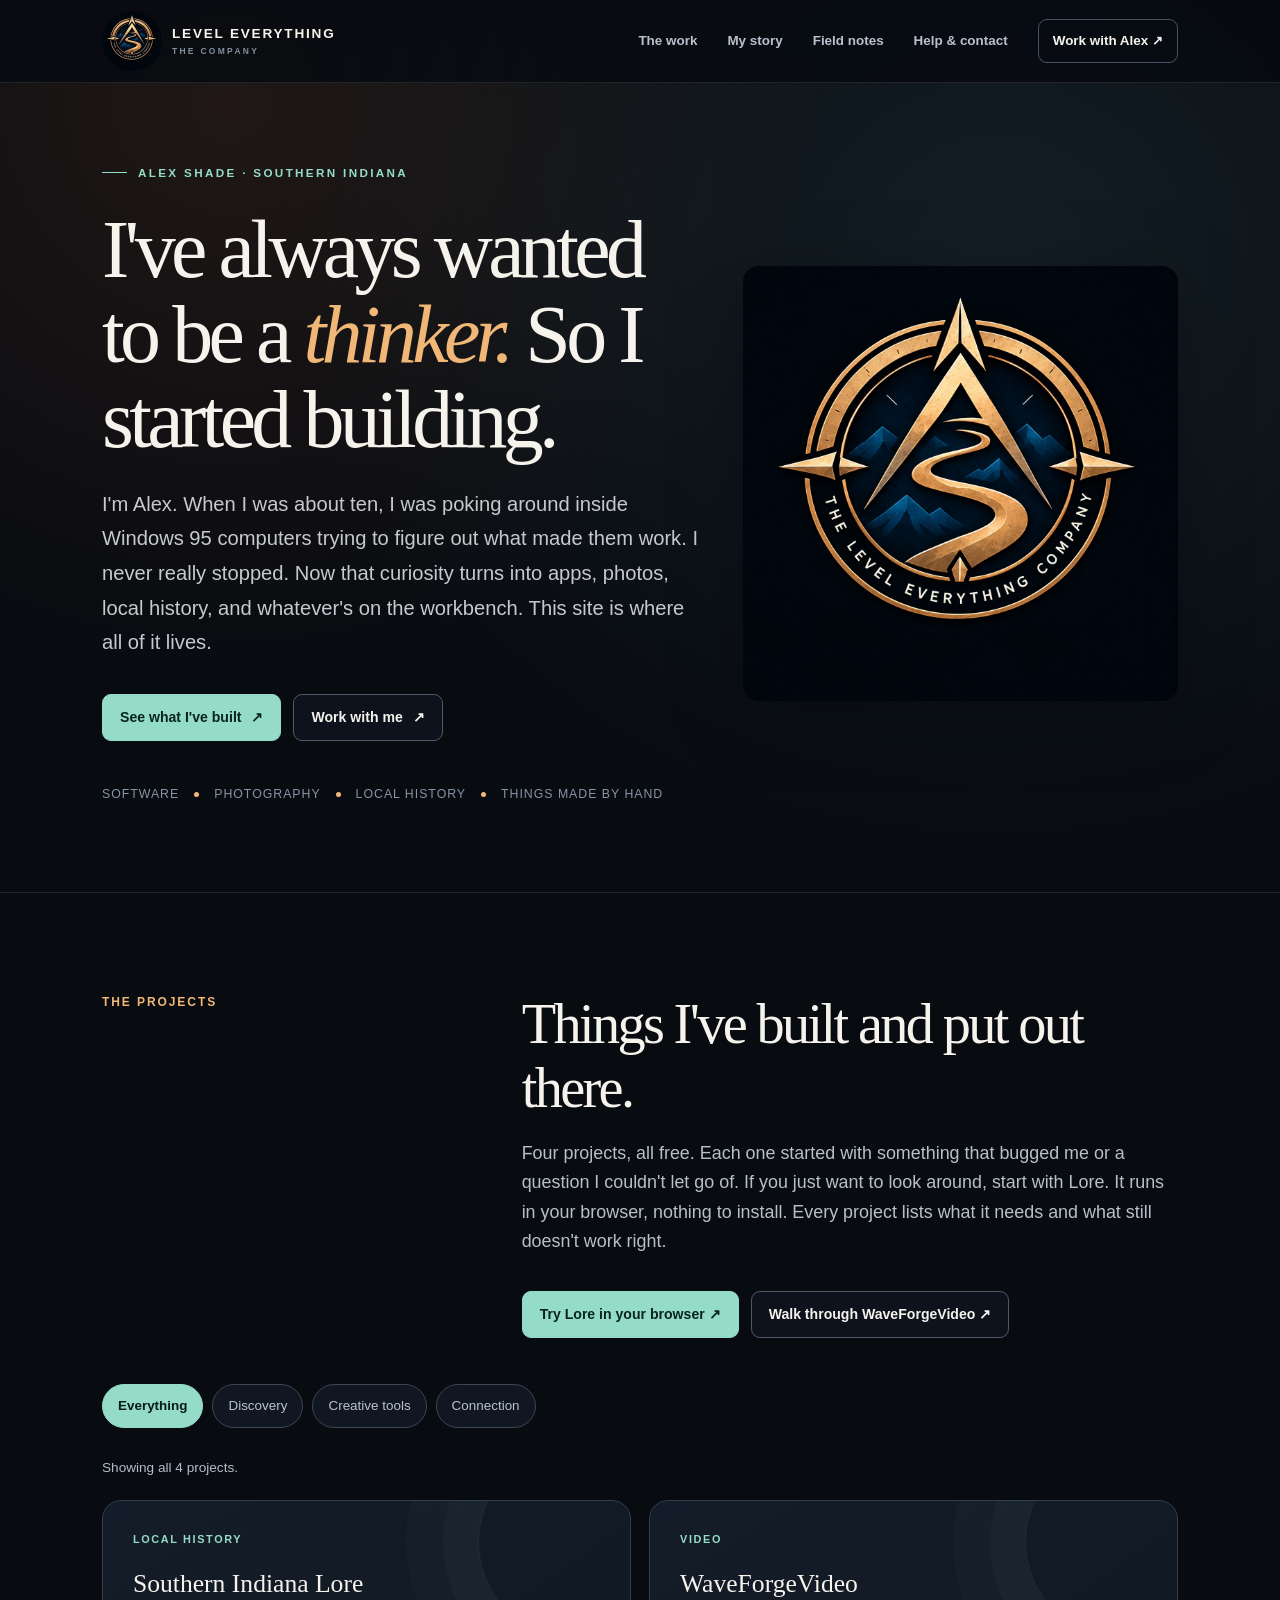
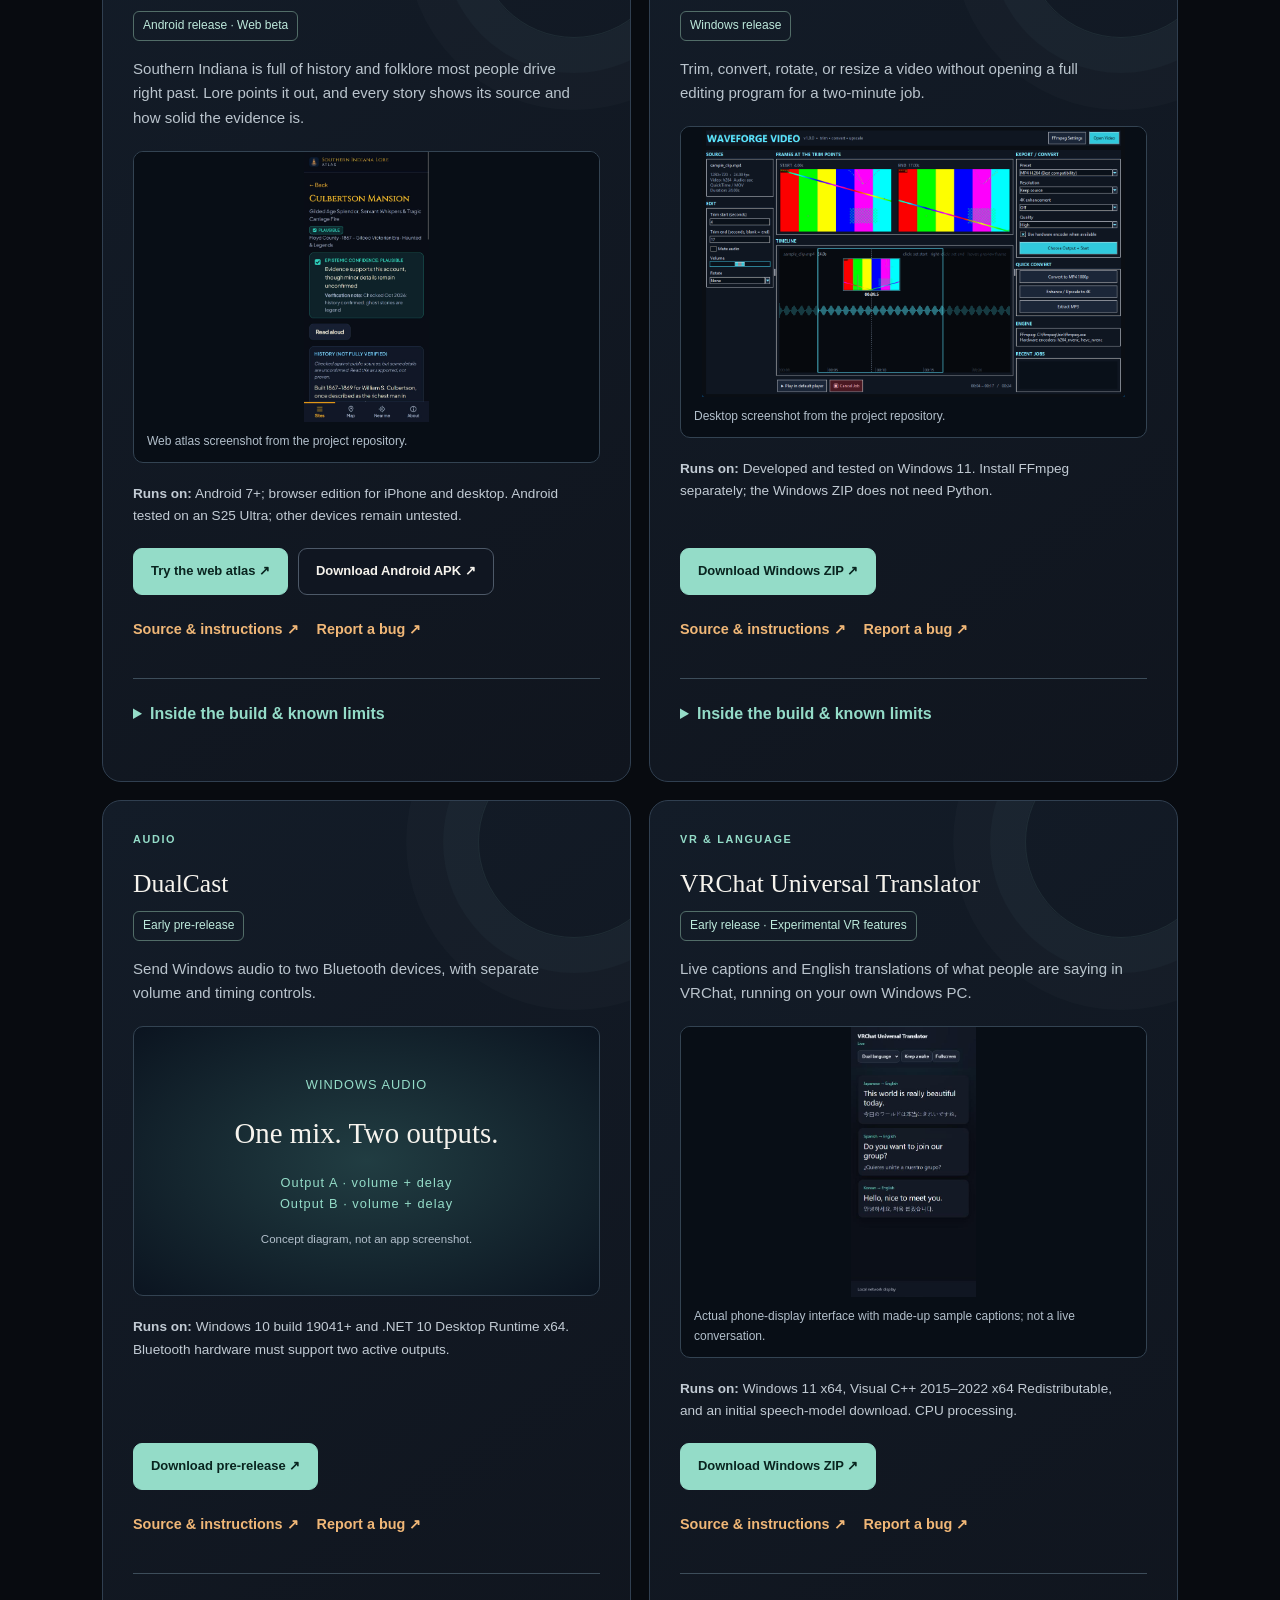
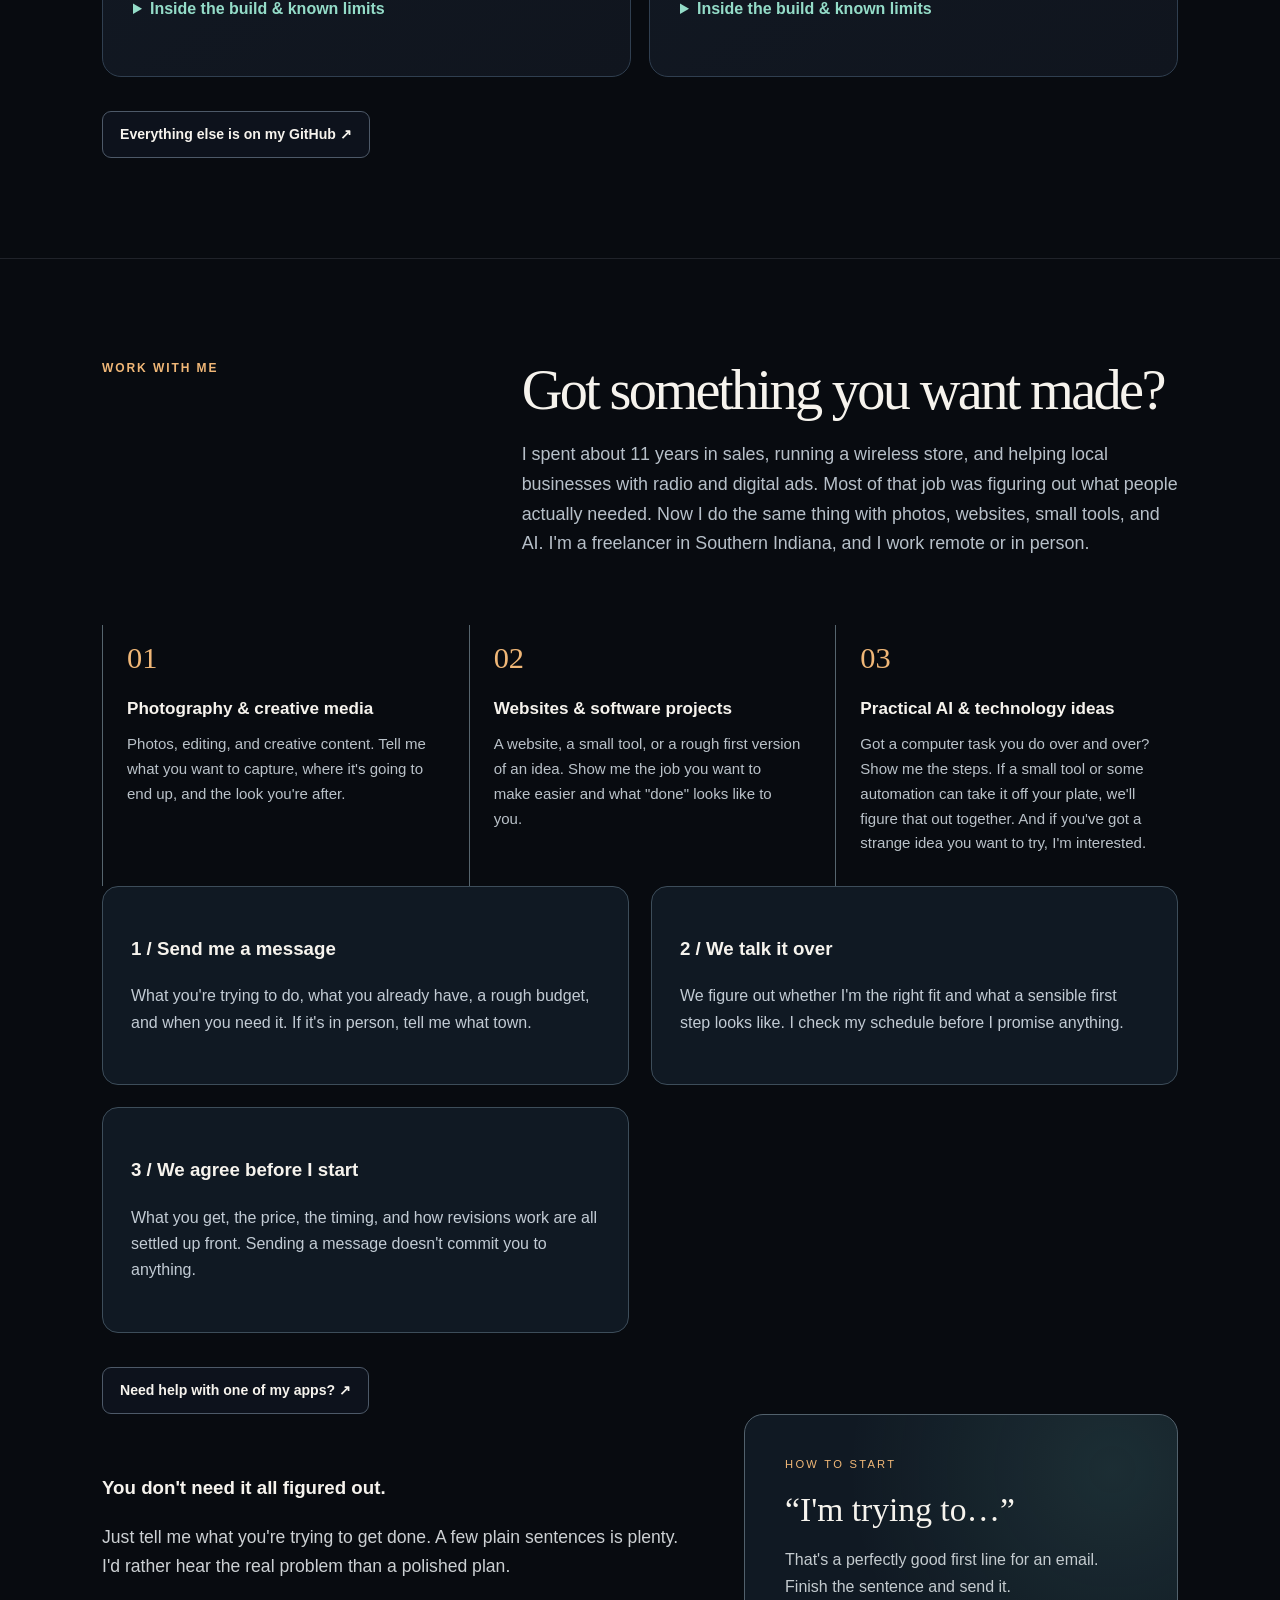
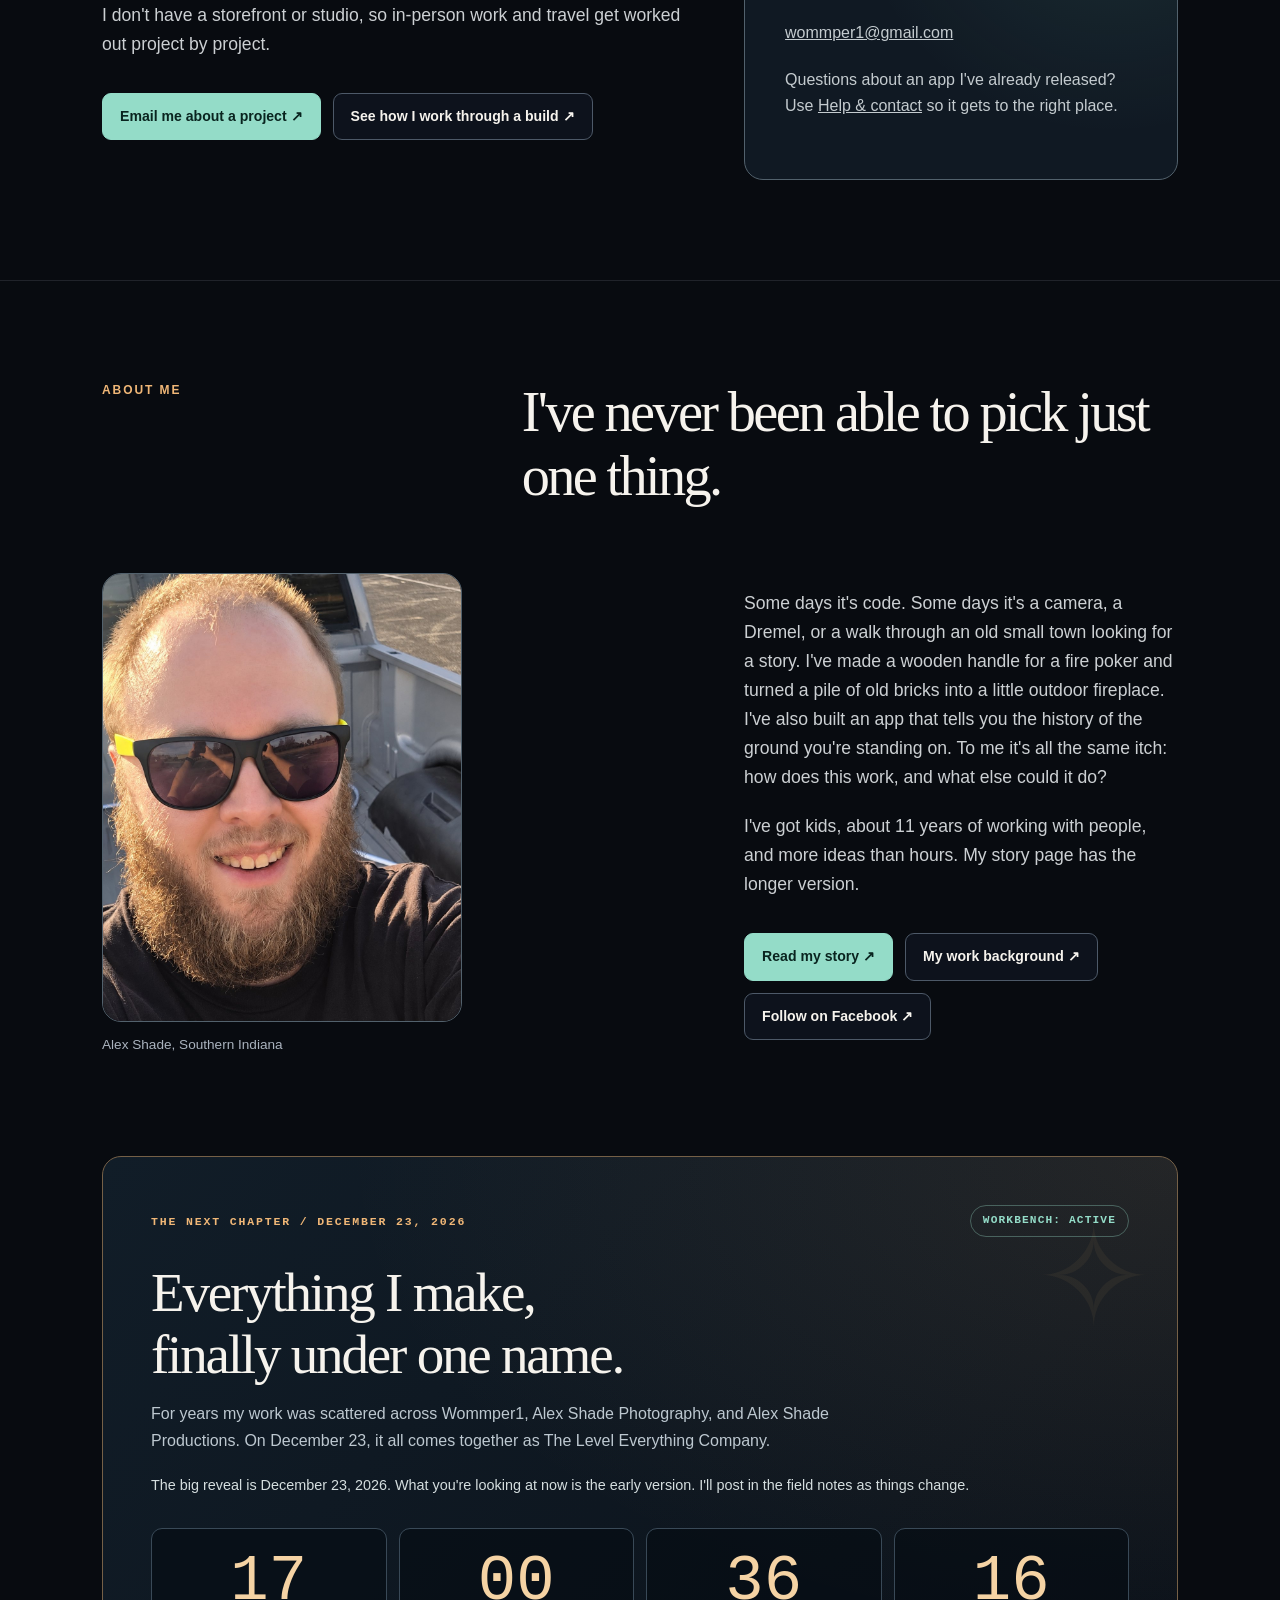
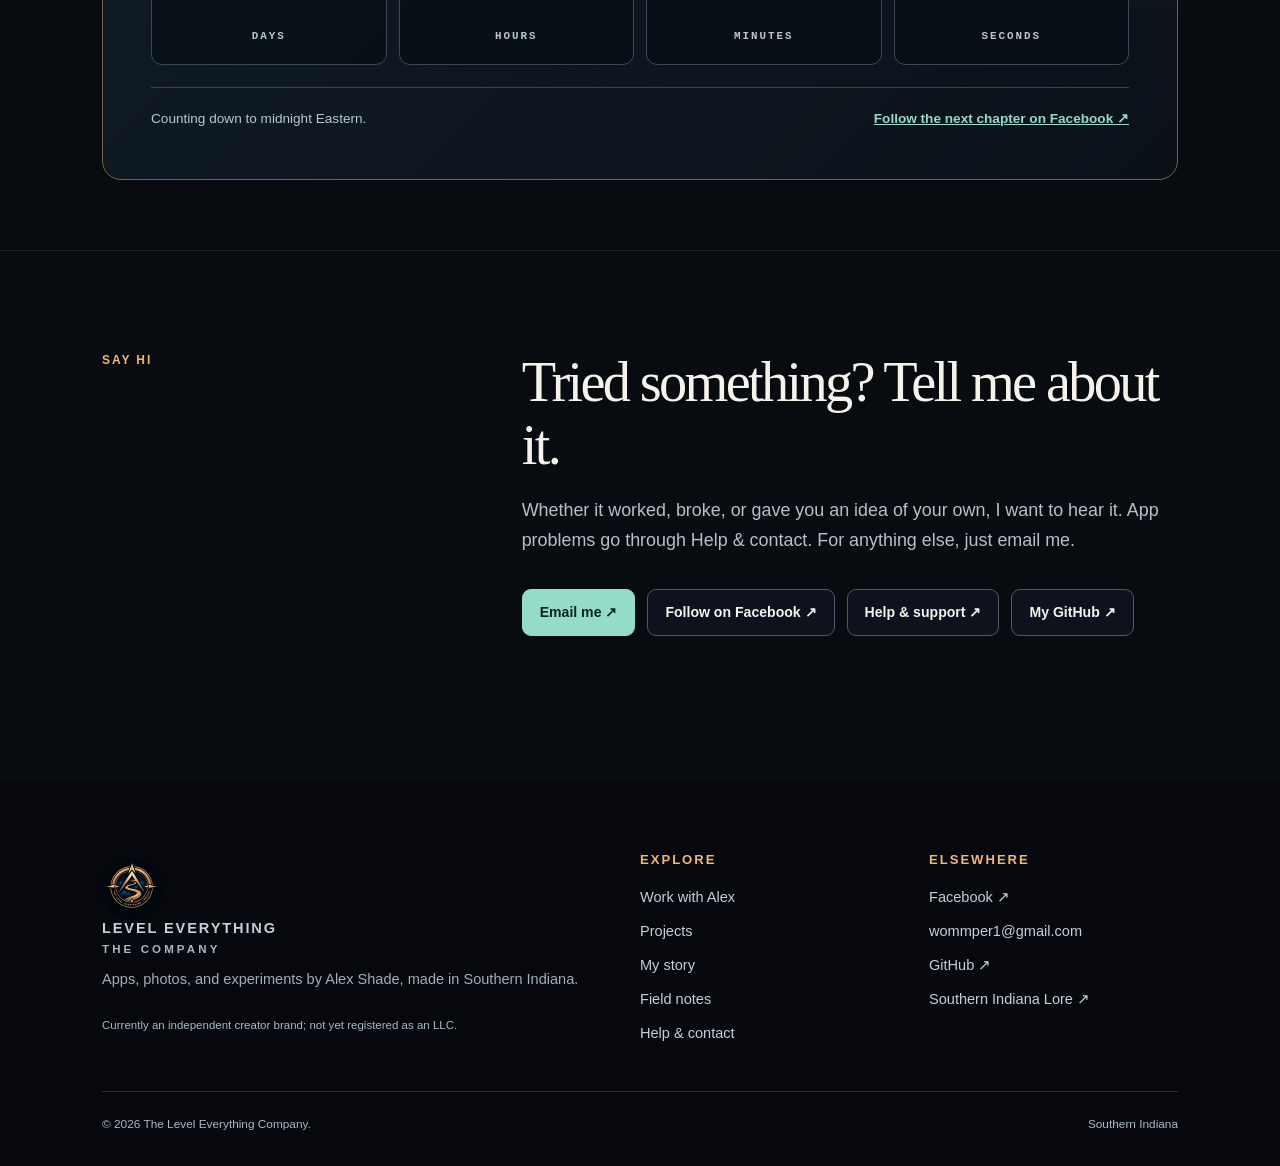
==== commit 3e1d56b6: "Rewrite site copy in Alex's own voice Replace slogan-style and generic phrasing with plain first-per" ====
--- a/index.html
+++ b/index.html
@@ -13,19 +13,19 @@
 <a class="skip" href="#main">Skip to content</a>
 <header class="nav-wrap"><div class="container nav"><a class="brand" href="index.html" aria-label="The Level Everything Company home"><img class="brand-logo" src="company-logo-small.jpg" alt="" width="60" height="60"><span>LEVEL EVERYTHING <small>THE COMPANY</small></span></a><nav class="nav-links" aria-label="Main navigation"><a href="#work">The work</a><a href="story.html">My story</a><a href="field-notes.html">Field notes</a><a href="help.html">Help &amp; contact</a><a class="nav-cta" href="#hire">Work with Alex ↗</a></nav></div></header>
 <main id="main" tabindex="-1">
-<div class="container hero"><div><div class="eyebrow">Alex Shade / thinker · inventor · creator</div><h1>I've always wanted to be a <em>thinker.</em> So I started building.</h1><p class="intro">I'm Alex Shade, owner of The Level Everything Company. I turn questions into software, creative tools, and experiments. Explore the work, get to know the thinker behind it, or bring me an idea of your own.</p><div class="btn-row"><a class="button primary" href="#work">Find something to try <span aria-hidden="true">↗</span></a><a class="button ghost" href="#hire">Work with Alex <span aria-hidden="true">↗</span></a></div><div class="under-hero"><span>Imagine</span><span class="dot"></span><span>Build</span><span class="dot"></span><span>Test</span><span class="dot"></span><span>Keep learning</span></div></div>
+<div class="container hero"><div><div class="eyebrow">Alex Shade · Southern Indiana</div><h1>I've always wanted to be a <em>thinker.</em> So I started building.</h1><p class="intro">I'm Alex. When I was about ten, I was poking around inside Windows 95 computers trying to figure out what made them work. I never really stopped. Now that curiosity turns into apps, photos, local history, and whatever's on the workbench. This site is where all of it lives.</p><div class="btn-row"><a class="button primary" href="#work">See what I've built <span aria-hidden="true">↗</span></a><a class="button ghost" href="#hire">Work with me <span aria-hidden="true">↗</span></a></div><div class="under-hero"><span>Software</span><span class="dot"></span><span>Photography</span><span class="dot"></span><span>Local history</span><span class="dot"></span><span>Things made by hand</span></div></div>
 <div class="hero-logo"><img src="company-logo.jpg" alt="The Level Everything Company compass badge with mountains and a winding path" width="1254" height="1254" fetchpriority="high"></div></div>
-<section id="work" class="section"><div class="container"><div class="section-head"><div class="section-number">01 / find your starting point</div><div><h2>What would you like to explore?</h2><p class="section-lead">Explore local history in your browser, simplify a video task, or try an early audio or translation tool. Start with the Lore web atlas for a look around without installing anything. Each project below includes its requirements and current limits.</p><div class="btn-row"><a class="button primary" href="https://wommper1.github.io/southern-indiana-lore/">Try Lore in your browser ↗</a><a class="button ghost" href="field-notes.html#waveforge-walkthrough">See a video-tool walkthrough ↗</a></div></div></div><div class="project-controls" role="group" aria-label="Filter projects by theme"><button class="filter-button" type="button" data-filter="all" aria-pressed="true">Everything</button><button class="filter-button" type="button" data-filter="discovery" aria-pressed="false">Discovery</button><button class="filter-button" type="button" data-filter="creative" aria-pressed="false">Creative tools</button><button class="filter-button" type="button" data-filter="human" aria-pressed="false">Connection</button></div><p id="project-count" class="filter-status" role="status" aria-live="polite">Showing all 4 projects.</p><div class="project-grid"><article class="project" data-project="discovery"><span class="tag">01 / places & discovery</span><h3>Southern Indiana Lore</h3><span class="status">Android release · Web beta</span><p>Discover nearby history and folklore, with sources and confidence badges so you can judge each story.</p><figure class="project-preview"><a href="lore-preview.jpg" aria-label="Enlarge Southern Indiana Lore screenshot"><img src="lore-preview.jpg" width="750" height="1624" alt="A real Lore web atlas site page with history and a confidence badge." loading="lazy" decoding="async"></a><figcaption>Web atlas screenshot from the project repository.</figcaption></figure><p class="requirements"><strong>Runs on:</strong> Android 7+; browser edition for iPhone and desktop. Android tested on an S25 Ultra; other devices remain untested.</p><div class="project-actions"><a class="button primary" href="https://wommper1.github.io/southern-indiana-lore/">Try the web atlas ↗</a><a class="button ghost" href="https://github.com/Wommper1/southern-indiana-lore/releases/tag/v1.0.1">Download Android APK ↗</a></div><div class="project-links"><a href="https://github.com/Wommper1/southern-indiana-lore">Source &amp; instructions ↗</a><a href="https://github.com/Wommper1/southern-indiana-lore/issues">Report a bug ↗</a></div><details><summary>Inside the build &amp; known limits</summary><p><strong>The problem:</strong> A phone that helps people notice the history around them.</p><p><strong>The build:</strong> Offline site data, location alerts, narration, and a browser atlas.</p><p><strong>Current limits:</strong> GPS alerts are an Android feature. The web atlas needs to stay open for Near me. The map is schematic, and some historical details remain unverified.</p><a href="https://github.com/Wommper1/southern-indiana-lore/blob/main/docs/VERIFICATION_LOG.md">Read the verification log ↗</a></details></article>
-<article class="project" data-project="creative"><span class="tag">02 / creative machinery</span><h3>WaveForgeVideo</h3><span class="status">Windows release</span><p>Trim, convert, rotate, and resize a video without building an editing project from scratch.</p><figure class="project-preview"><a href="waveforge-preview.png" aria-label="Enlarge WaveForgeVideo screenshot"><img src="waveforge-preview.png" width="1220" height="780" alt="The real WaveForge Video desktop window showing its video editing controls." loading="lazy" decoding="async"></a><figcaption>Desktop screenshot from the project repository.</figcaption></figure><p class="requirements"><strong>Runs on:</strong> Developed and tested on Windows 11. Install FFmpeg separately; the Windows ZIP does not need Python.</p><div class="project-actions"><a class="button primary" href="https://github.com/Wommper1/WaveForgeVideo/releases/tag/v1.1.0">Download Windows ZIP ↗</a></div><div class="project-links"><a href="https://github.com/Wommper1/WaveForgeVideo">Source &amp; instructions ↗</a><a href="https://github.com/Wommper1/WaveForgeVideo/issues">Report a bug ↗</a></div><details><summary>Inside the build &amp; known limits</summary><p><strong>The problem:</strong> Make everyday video jobs easier to complete.</p><p><strong>The build:</strong> A desktop front end for FFmpeg, with trim controls, previews, conversion, and export logging.</p><p><strong>Current limits:</strong> One clip at a time. Previews are still frames; there is no multi-clip timeline. Trimming re-encodes video.</p><a href="https://github.com/Wommper1/WaveForgeVideo/blob/main/docs/USER_GUIDE.md">Read the user guide ↗</a></details></article>
-<article class="project" data-project="creative"><span class="tag">03 / experiments in sound</span><h3>DualCast</h3><span class="status">Early pre-release</span><p>Send Windows audio to two Bluetooth devices, with separate volume and timing controls.</p><div class="project-visual" aria-label="DualCast audio routing illustration"><span>WINDOWS AUDIO</span><strong>One mix. Two outputs.</strong><span>Output A · volume + delay<br>Output B · volume + delay</span><small>Concept diagram, not an app screenshot.</small></div><p class="requirements"><strong>Runs on:</strong> Windows 10 build 19041+ and .NET 10 Desktop Runtime x64. Bluetooth hardware must support two active outputs.</p><div class="project-actions"><a class="button primary" href="https://github.com/Wommper1/DualCast/releases/tag/v1.0.1">Download pre-release ↗</a></div><div class="project-links"><a href="https://github.com/Wommper1/DualCast">Source &amp; instructions ↗</a><a href="https://github.com/Wommper1/DualCast/issues">Report a bug ↗</a></div><details><summary>Inside the build &amp; known limits</summary><p><strong>The problem:</strong> Share the same audio across two playback devices.</p><p><strong>The build:</strong> Independent output queues, volume, sync calibration, and session health controls.</p><p><strong>Current limits:</strong> Streaming to two real devices is still being tested. Bluetooth clocks can drift; calibration or a restart may be needed. DRM audio is not captured.</p><a href="https://github.com/Wommper1/DualCast/blob/master/VERIFICATION.md">See what was tested ↗</a></details></article>
-<article class="project" data-project="human"><span class="tag">04 / bridging worlds</span><h3>VRChat Universal Translator</h3><span class="status">Early release · Experimental VR features</span><p>Read local live captions and English translations of VRChat speech on your Windows PC.</p><figure class="project-preview"><a href="translator-preview.png" aria-label="Enlarge VRChat Universal Translator screenshot"><img src="translator-preview.png" width="375" height="812" alt="The translator phone display showing original-language text and English sample captions." loading="lazy" decoding="async"></a><figcaption>Actual phone-display interface with made-up sample captions; not a live conversation.</figcaption></figure><p class="requirements"><strong>Runs on:</strong> Windows 11 x64, Visual C++ 2015–2022 x64 Redistributable, and an initial speech-model download. CPU processing.</p><div class="project-actions"><a class="button primary" href="https://github.com/Wommper1/VRChatUniversalTranslator/releases/tag/v1.1.5">Download Windows ZIP ↗</a></div><div class="project-links"><a href="https://github.com/Wommper1/VRChatUniversalTranslator">Source &amp; instructions ↗</a><a href="https://github.com/Wommper1/VRChatUniversalTranslator/issues">Report a bug ↗</a></div><details><summary>Inside the build &amp; known limits</summary><p><strong>The problem:</strong> Help people follow conversations across languages.</p><p><strong>The build:</strong> Local speech recognition, translated captions, desktop overlays, and an optional local phone display.</p><p><strong>Current limits:</strong> Automatic captions can be wrong. SteamVR, phone display, and speaker labels still need full real-device acceptance testing. Independent project; not affiliated with VRChat Inc.</p><a href="https://github.com/Wommper1/VRChatUniversalTranslator/blob/main/VERIFICATION.md">Read testing evidence ↗</a></details></article>
-</div><div class="btn-row"><a class="button ghost" href="https://github.com/Wommper1" target="_blank" rel="noopener noreferrer">All public work on GitHub ↗</a></div></div></section>
-<section id="hire" class="section"><div class="container"><div class="section-head"><div class="section-number">02 / work with Alex</div><div><h2>Have something in mind? Bring it to me.</h2><p class="section-lead">I'm an independent freelancer in Southern Indiana. Tell me what you want to make, what is getting in the way, or what you would like to explore. We can work out whether my skills fit your project.</p></div></div><div class="principles"><article class="principle"><div class="icon">01</div><h3>Photography &amp; creative media</h3><p>Photography, image editing, and creative content. Tell me what you need to capture or communicate, where it will be used, and the style you have in mind.</p></article><article class="principle"><div class="icon">02</div><h3>Websites &amp; software projects</h3><p>A website, a small tool, or an early prototype for an idea. Bring the task you want to make easier and an example of what a useful result would look like.</p></article><article class="principle"><div class="icon">03</div><h3>Practical AI &amp; technology ideas</h3><p>Bring me one repetitive computer task you want to make easier. Show me the steps and the result you need; we can explore whether a small tool or automation is a practical fit. I also welcome creative technology experiments.</p></article></div><div class="help-grid" aria-label="How a project starts"><article class="help-card"><h3>1 / Tell me what you need</h3><p>Send the goal, what you already have, your budget range, and preferred timing. Include your general area for in-person work.</p></article><article class="help-card"><h3>2 / Talk through the fit</h3><p>We discuss the idea and a practical first step. I check the requirements and my availability before offering a scope.</p></article><article class="help-card"><h3>3 / Agree before starting</h3><p>We agree on deliverables, price, timing, and revisions before work begins. Sending an inquiry does not book or commit you to a project.</p></article></div><div class="btn-row"><a class="button ghost" href="help.html">App support &amp; other questions ↗</a></div><div class="story-panel"><div class="story-words"><h3>Start with the problem. We can talk through the approach.</h3><p>Tell me the result you need, your budget range, your preferred timing, and whether the work is remote or in person. For travel, include your town or general area.</p><p>I'll review the fit and discuss the scope, availability, and price with you before any work is agreed. Travel is arranged by project; there is no public walk-in studio.</p><div class="btn-row"><a class="button primary" href="mailto:wommper1@gmail.com?subject=Project%20inquiry%20%E2%80%94%20The%20Level%20Everything%20Company&amp;body=Hi%20Alex%2C%0A%0AI%20am%20trying%20to%3A%0A%0AThe%20result%20I%20need%3A%0A%0AWhat%20I%20already%20have%3A%0A%0ABudget%20range%3A%0APreferred%20timing%3A%0ARemote%20or%20in%20person%20%28town/area%29%3A%0A%0AThanks%21">Discuss a project with Alex ↗</a><a class="button ghost" href="field-notes.html#waveforge-walkthrough">See how I approach a build ↗</a></div></div><aside class="future-card"><div class="stamp">A useful first message</div><h3>“I'm trying to…”</h3><p>A few plain sentences are enough. Describe what you want to achieve, what you already have, and what you need help figuring out.</p><p><a href="mailto:wommper1@gmail.com">wommper1@gmail.com</a></p><p>For help with an existing public app, use <a href="help.html">Help &amp; contact</a> so your question reaches the right project.</p></aside></div></div></section>
-<section id="story" class="section"><div class="container"><div class="section-head"><div class="section-number">03 / the person behind it</div><div><h2>I want you to know how I see the world.</h2></div></div><div class="story-panel"><figure style="margin:0;max-width:360px"><img src="alex-shade-portrait.jpg" width="1122" height="1402" alt="Alex Shade smiling outdoors, wearing sunglasses" loading="lazy" style="display:block;width:100%;height:auto;border-radius:19px;border:1px solid #52616c"><figcaption style="padding-top:12px;color:#aab3be;font-size:.85rem">Alex Shade · Owner, The Level Everything Company</figcaption></figure><div class="story-words"><p>I'm Alex Shade, a thinker, inventor, and creator in Southern Indiana. I explore how things work, find possibilities in unexpected places, and turn ideas into something I can try—on a screen, at the workbench, or outside.</p><p>Level Everything brings those interests together. My story connects my experience working with people and businesses with how I create, how I work with AI, and what I mean when I call myself a visionary.</p><div class="btn-row"><a class="button primary" href="story.html">Meet Alex ↗</a><a class="button ghost" href="story.html#experience">The experience behind the ideas ↗</a><a class="button ghost" href="https://www.facebook.com/profile.php?id=61595716748531" target="_blank" rel="noopener noreferrer">Follow on Facebook ↗</a></div></div></div></div></section>
-<section id="reveal" class="reveal-wrap" aria-labelledby="reveal-title"><div class="container"><div class="reveal-console"><div class="reveal-top"><span class="reveal-kicker">The next chapter / December 23, 2026</span><span id="reveal-state" class="reveal-state">WORKBENCH: ACTIVE</span></div><h2 id="reveal-title" class="reveal-title">Same restless mind.<br>A whole new chapter.</h2><p class="reveal-copy">December 23 marks the major public introduction of The Level Everything Company, bringing my work as Wommper1, Alex Shade Photography, and Alex Shade Productions into one home.</p><p class="reveal-date">Major rebrand reveal: <time datetime="2026-12-23T00:00:00-05:00">December 23, 2026</time>. The projects and story on this site are the early look. Follow the field notes as this next chapter takes shape.</p><div id="reveal-digits" class="reveal-digits" role="timer" aria-live="off" aria-label="Time until December 23, 2026, at midnight Eastern"><div class="reveal-unit"><strong data-count="days">—</strong><span>Days</span></div><div class="reveal-unit"><strong data-count="hours">—</strong><span>Hours</span></div><div class="reveal-unit"><strong data-count="minutes">—</strong><span>Minutes</span></div><div class="reveal-unit"><strong data-count="seconds">—</strong><span>Seconds</span></div></div><p id="reveal-arrived" class="reveal-copy" hidden>December 23 is here. Welcome to the next chapter of The Level Everything Company.</p><noscript><p class="reveal-copy">The reveal date is December 23, 2026. Enable JavaScript to see the live countdown.</p></noscript><div class="reveal-foot"><p id="reveal-note">Countdown to 12:00 a.m. Eastern · Imagine. Build. Test. Keep learning.</p><a href="https://www.facebook.com/profile.php?id=61595716748531" target="_blank" rel="noopener noreferrer">Follow the next chapter on Facebook ↗</a></div></div></div></section>
-<section id="connect" class="section"><div class="container"><div class="section-head"><div class="section-number">04 / stay in touch</div><div><h2>Try something. Bring a question. Stay curious.</h2><p class="section-lead">Tell me what you tried or what you would like to make. For bugs, installation help, and the five-minute visitor check, head to Help &amp; contact. For a private conversation, email wommper1@gmail.com.</p><div class="btn-row"><a class="button primary" href="mailto:wommper1@gmail.com">Share an idea with Alex ↗</a><a class="button ghost" href="https://www.facebook.com/profile.php?id=61595716748531" target="_blank" rel="noopener noreferrer">Follow on Facebook ↗</a><a class="button ghost" href="help.html">Help &amp; support ↗</a><a class="button ghost" href="https://github.com/Wommper1" target="_blank" rel="noopener noreferrer">Explore my GitHub profile ↗</a><a class="button ghost" href="https://wommper1.github.io/southern-indiana-lore/" target="_blank" rel="noopener noreferrer">Explore the Lore web experience ↗</a></div></div></div></div></section>
+<section id="work" class="section"><div class="container"><div class="section-head"><div class="section-number">The projects</div><div><h2>Things I've built and put out there.</h2><p class="section-lead">Four projects, all free. Each one started with something that bugged me or a question I couldn't let go of. If you just want to look around, start with Lore. It runs in your browser, nothing to install. Every project lists what it needs and what still doesn't work right.</p><div class="btn-row"><a class="button primary" href="https://wommper1.github.io/southern-indiana-lore/">Try Lore in your browser ↗</a><a class="button ghost" href="field-notes.html#waveforge-walkthrough">Walk through WaveForgeVideo ↗</a></div></div></div><div class="project-controls" role="group" aria-label="Filter projects by theme"><button class="filter-button" type="button" data-filter="all" aria-pressed="true">Everything</button><button class="filter-button" type="button" data-filter="discovery" aria-pressed="false">Discovery</button><button class="filter-button" type="button" data-filter="creative" aria-pressed="false">Creative tools</button><button class="filter-button" type="button" data-filter="human" aria-pressed="false">Connection</button></div><p id="project-count" class="filter-status" role="status" aria-live="polite">Showing all 4 projects.</p><div class="project-grid"><article class="project" data-project="discovery"><span class="tag">Local history</span><h3>Southern Indiana Lore</h3><span class="status">Android release · Web beta</span><p>Southern Indiana is full of history and folklore most people drive right past. Lore points it out, and every story shows its source and how solid the evidence is.</p><figure class="project-preview"><a href="lore-preview.jpg" aria-label="Enlarge Southern Indiana Lore screenshot"><img src="lore-preview.jpg" width="750" height="1624" alt="A real Lore web atlas site page with history and a confidence badge." loading="lazy" decoding="async"></a><figcaption>Web atlas screenshot from the project repository.</figcaption></figure><p class="requirements"><strong>Runs on:</strong> Android 7+; browser edition for iPhone and desktop. Android tested on an S25 Ultra; other devices remain untested.</p><div class="project-actions"><a class="button primary" href="https://wommper1.github.io/southern-indiana-lore/">Try the web atlas ↗</a><a class="button ghost" href="https://github.com/Wommper1/southern-indiana-lore/releases/tag/v1.0.1">Download Android APK ↗</a></div><div class="project-links"><a href="https://github.com/Wommper1/southern-indiana-lore">Source &amp; instructions ↗</a><a href="https://github.com/Wommper1/southern-indiana-lore/issues">Report a bug ↗</a></div><details><summary>Inside the build &amp; known limits</summary><p><strong>Why I built it:</strong> I kept wondering what stories were sitting in the places I pass every day. I wanted a phone that would tell me.</p><p><strong>What it does:</strong> Offline site data, location alerts, narration, and a browser atlas.</p><p><strong>What's still rough:</strong> GPS alerts are an Android feature. The web atlas needs to stay open for Near me. The map is schematic, and some historical details remain unverified.</p><a href="https://github.com/Wommper1/southern-indiana-lore/blob/main/docs/VERIFICATION_LOG.md">Read the verification log ↗</a></details></article>
+<article class="project" data-project="creative"><span class="tag">Video</span><h3>WaveForgeVideo</h3><span class="status">Windows release</span><p>Trim, convert, rotate, or resize a video without opening a full editing program for a two-minute job.</p><figure class="project-preview"><a href="waveforge-preview.png" aria-label="Enlarge WaveForgeVideo screenshot"><img src="waveforge-preview.png" width="1220" height="780" alt="The real WaveForge Video desktop window showing its video editing controls." loading="lazy" decoding="async"></a><figcaption>Desktop screenshot from the project repository.</figcaption></figure><p class="requirements"><strong>Runs on:</strong> Developed and tested on Windows 11. Install FFmpeg separately; the Windows ZIP does not need Python.</p><div class="project-actions"><a class="button primary" href="https://github.com/Wommper1/WaveForgeVideo/releases/tag/v1.1.0">Download Windows ZIP ↗</a></div><div class="project-links"><a href="https://github.com/Wommper1/WaveForgeVideo">Source &amp; instructions ↗</a><a href="https://github.com/Wommper1/WaveForgeVideo/issues">Report a bug ↗</a></div><details><summary>Inside the build &amp; known limits</summary><p><strong>Why I built it:</strong> Sometimes I just need part of a clip, or the same clip in a different format. That shouldn't take a whole editing project.</p><p><strong>What it does:</strong> A desktop front end for FFmpeg, with trim controls, previews, conversion, and export logging.</p><p><strong>What's still rough:</strong> One clip at a time. Previews are still frames; there is no multi-clip timeline. Trimming re-encodes video.</p><a href="https://github.com/Wommper1/WaveForgeVideo/blob/main/docs/USER_GUIDE.md">Read the user guide ↗</a></details></article>
+<article class="project" data-project="creative"><span class="tag">Audio</span><h3>DualCast</h3><span class="status">Early pre-release</span><p>Send Windows audio to two Bluetooth devices, with separate volume and timing controls.</p><div class="project-visual" aria-label="DualCast audio routing illustration"><span>WINDOWS AUDIO</span><strong>One mix. Two outputs.</strong><span>Output A · volume + delay<br>Output B · volume + delay</span><small>Concept diagram, not an app screenshot.</small></div><p class="requirements"><strong>Runs on:</strong> Windows 10 build 19041+ and .NET 10 Desktop Runtime x64. Bluetooth hardware must support two active outputs.</p><div class="project-actions"><a class="button primary" href="https://github.com/Wommper1/DualCast/releases/tag/v1.0.1">Download pre-release ↗</a></div><div class="project-links"><a href="https://github.com/Wommper1/DualCast">Source &amp; instructions ↗</a><a href="https://github.com/Wommper1/DualCast/issues">Report a bug ↗</a></div><details><summary>Inside the build &amp; known limits</summary><p><strong>Why I built it:</strong> I wanted the same sound playing on two Bluetooth devices at once, and Windows doesn't make that easy.</p><p><strong>What it does:</strong> Independent output queues, volume, sync calibration, and session health controls.</p><p><strong>What's still rough:</strong> Streaming to two real devices is still being tested. Bluetooth clocks can drift; calibration or a restart may be needed. DRM audio is not captured.</p><a href="https://github.com/Wommper1/DualCast/blob/master/VERIFICATION.md">See what was tested ↗</a></details></article>
+<article class="project" data-project="human"><span class="tag">VR &amp; language</span><h3>VRChat Universal Translator</h3><span class="status">Early release · Experimental VR features</span><p>Live captions and English translations of what people are saying in VRChat, running on your own Windows PC.</p><figure class="project-preview"><a href="translator-preview.png" aria-label="Enlarge VRChat Universal Translator screenshot"><img src="translator-preview.png" width="375" height="812" alt="The translator phone display showing original-language text and English sample captions." loading="lazy" decoding="async"></a><figcaption>Actual phone-display interface with made-up sample captions; not a live conversation.</figcaption></figure><p class="requirements"><strong>Runs on:</strong> Windows 11 x64, Visual C++ 2015–2022 x64 Redistributable, and an initial speech-model download. CPU processing.</p><div class="project-actions"><a class="button primary" href="https://github.com/Wommper1/VRChatUniversalTranslator/releases/tag/v1.1.5">Download Windows ZIP ↗</a></div><div class="project-links"><a href="https://github.com/Wommper1/VRChatUniversalTranslator">Source &amp; instructions ↗</a><a href="https://github.com/Wommper1/VRChatUniversalTranslator/issues">Report a bug ↗</a></div><details><summary>Inside the build &amp; known limits</summary><p><strong>Why I built it:</strong> VRChat puts you in a room with people from all over the world. I wanted a way to follow along when they aren't speaking English.</p><p><strong>What it does:</strong> Local speech recognition, translated captions, desktop overlays, and an optional local phone display.</p><p><strong>What's still rough:</strong> Automatic captions can be wrong. SteamVR, phone display, and speaker labels still need full real-device acceptance testing. Independent project; not affiliated with VRChat Inc.</p><a href="https://github.com/Wommper1/VRChatUniversalTranslator/blob/main/VERIFICATION.md">Read testing evidence ↗</a></details></article>
+</div><div class="btn-row"><a class="button ghost" href="https://github.com/Wommper1" target="_blank" rel="noopener noreferrer">Everything else is on my GitHub ↗</a></div></div></section>
+<section id="hire" class="section"><div class="container"><div class="section-head"><div class="section-number">Work with me</div><div><h2>Got something you want made?</h2><p class="section-lead">I spent about 11 years in sales, running a wireless store, and helping local businesses with radio and digital ads. Most of that job was figuring out what people actually needed. Now I do the same thing with photos, websites, small tools, and AI. I'm a freelancer in Southern Indiana, and I work remote or in person.</p></div></div><div class="principles"><article class="principle"><div class="icon">01</div><h3>Photography &amp; creative media</h3><p>Photos, editing, and creative content. Tell me what you want to capture, where it's going to end up, and the look you're after.</p></article><article class="principle"><div class="icon">02</div><h3>Websites &amp; software projects</h3><p>A website, a small tool, or a rough first version of an idea. Show me the job you want to make easier and what "done" looks like to you.</p></article><article class="principle"><div class="icon">03</div><h3>Practical AI &amp; technology ideas</h3><p>Got a computer task you do over and over? Show me the steps. If a small tool or some automation can take it off your plate, we'll figure that out together. And if you've got a strange idea you want to try, I'm interested.</p></article></div><div class="help-grid" aria-label="How a project starts"><article class="help-card"><h3>1 / Send me a message</h3><p>What you're trying to do, what you already have, a rough budget, and when you need it. If it's in person, tell me what town.</p></article><article class="help-card"><h3>2 / We talk it over</h3><p>We figure out whether I'm the right fit and what a sensible first step looks like. I check my schedule before I promise anything.</p></article><article class="help-card"><h3>3 / We agree before I start</h3><p>What you get, the price, the timing, and how revisions work are all settled up front. Sending a message doesn't commit you to anything.</p></article></div><div class="btn-row"><a class="button ghost" href="help.html">Need help with one of my apps? ↗</a></div><div class="story-panel"><div class="story-words"><h3>You don't need it all figured out.</h3><p>Just tell me what you're trying to get done. A few plain sentences is plenty. I'd rather hear the real problem than a polished plan.</p><p>I don't have a storefront or studio, so in-person work and travel get worked out project by project.</p><div class="btn-row"><a class="button primary" href="mailto:wommper1@gmail.com?subject=Project%20inquiry%20%E2%80%94%20The%20Level%20Everything%20Company&amp;body=Hi%20Alex%2C%0A%0AI%20am%20trying%20to%3A%0A%0AThe%20result%20I%20need%3A%0A%0AWhat%20I%20already%20have%3A%0A%0ABudget%20range%3A%0APreferred%20timing%3A%0ARemote%20or%20in%20person%20%28town/area%29%3A%0A%0AThanks%21">Email me about a project ↗</a><a class="button ghost" href="field-notes.html#waveforge-walkthrough">See how I work through a build ↗</a></div></div><aside class="future-card"><div class="stamp">How to start</div><h3>“I'm trying to…”</h3><p>That's a perfectly good first line for an email. Finish the sentence and send it.</p><p><a href="mailto:wommper1@gmail.com">wommper1@gmail.com</a></p><p>Questions about an app I've already released? Use <a href="help.html">Help &amp; contact</a> so it gets to the right place.</p></aside></div></div></section>
+<section id="story" class="section"><div class="container"><div class="section-head"><div class="section-number">About me</div><div><h2>I've never been able to pick just one thing.</h2></div></div><div class="story-panel"><figure style="margin:0;max-width:360px"><img src="alex-shade-portrait.jpg" width="1122" height="1402" alt="Alex Shade smiling outdoors, wearing sunglasses" loading="lazy" style="display:block;width:100%;height:auto;border-radius:19px;border:1px solid #52616c"><figcaption style="padding-top:12px;color:#aab3be;font-size:.85rem">Alex Shade, Southern Indiana</figcaption></figure><div class="story-words"><p>Some days it's code. Some days it's a camera, a Dremel, or a walk through an old small town looking for a story. I've made a wooden handle for a fire poker and turned a pile of old bricks into a little outdoor fireplace. I've also built an app that tells you the history of the ground you're standing on. To me it's all the same itch: how does this work, and what else could it do?</p><p>I've got kids, about 11 years of working with people, and more ideas than hours. My story page has the longer version.</p><div class="btn-row"><a class="button primary" href="story.html">Read my story ↗</a><a class="button ghost" href="story.html#experience">My work background ↗</a><a class="button ghost" href="https://www.facebook.com/profile.php?id=61595716748531" target="_blank" rel="noopener noreferrer">Follow on Facebook ↗</a></div></div></div></div></section>
+<section id="reveal" class="reveal-wrap" aria-labelledby="reveal-title"><div class="container"><div class="reveal-console"><div class="reveal-top"><span class="reveal-kicker">The next chapter / December 23, 2026</span><span id="reveal-state" class="reveal-state">WORKBENCH: ACTIVE</span></div><h2 id="reveal-title" class="reveal-title">Everything I make,<br>finally under one name.</h2><p class="reveal-copy">For years my work was scattered across Wommper1, Alex Shade Photography, and Alex Shade Productions. On December 23, it all comes together as The Level Everything Company.</p><p class="reveal-date">The big reveal is <time datetime="2026-12-23T00:00:00-05:00">December 23, 2026</time>. What you're looking at now is the early version. I'll post in the field notes as things change.</p><div id="reveal-digits" class="reveal-digits" role="timer" aria-live="off" aria-label="Time until December 23, 2026, at midnight Eastern"><div class="reveal-unit"><strong data-count="days">—</strong><span>Days</span></div><div class="reveal-unit"><strong data-count="hours">—</strong><span>Hours</span></div><div class="reveal-unit"><strong data-count="minutes">—</strong><span>Minutes</span></div><div class="reveal-unit"><strong data-count="seconds">—</strong><span>Seconds</span></div></div><p id="reveal-arrived" class="reveal-copy" hidden>December 23 is here. Everything I make now lives under The Level Everything Company. Thanks for being here for it.</p><noscript><p class="reveal-copy">The reveal date is December 23, 2026. Enable JavaScript to see the live countdown.</p></noscript><div class="reveal-foot"><p id="reveal-note">Counting down to midnight Eastern.</p><a href="https://www.facebook.com/profile.php?id=61595716748531" target="_blank" rel="noopener noreferrer">Follow the next chapter on Facebook ↗</a></div></div></div></section>
+<section id="connect" class="section"><div class="container"><div class="section-head"><div class="section-number">Say hi</div><div><h2>Tried something? Tell me about it.</h2><p class="section-lead">Whether it worked, broke, or gave you an idea of your own, I want to hear it. App problems go through Help &amp; contact. For anything else, just email me.</p><div class="btn-row"><a class="button primary" href="mailto:wommper1@gmail.com">Email me ↗</a><a class="button ghost" href="https://www.facebook.com/profile.php?id=61595716748531" target="_blank" rel="noopener noreferrer">Follow on Facebook ↗</a><a class="button ghost" href="help.html">Help &amp; support ↗</a><a class="button ghost" href="https://github.com/Wommper1" target="_blank" rel="noopener noreferrer">My GitHub ↗</a></div></div></div></div></section>
 </main>
-<footer class="footer"><div class="container"><div class="footer-grid"><div><a class="brand" href="index.html"><img class="brand-logo" src="company-logo-small.jpg" alt="" width="60" height="60"><span>LEVEL EVERYTHING <small>THE COMPANY</small></span></a><p>An independent workshop by Alex Shade. A place to think, invent, explore, and share what takes shape.</p><small>Currently an independent creator brand; not yet registered as an LLC.</small></div><div><h3>Explore</h3><a href="#hire">Work with Alex</a><a href="#work">Projects</a><a href="story.html">My story</a><a href="field-notes.html">Field notes</a><a href="help.html">Help &amp; contact</a></div><div><h3>Elsewhere</h3><a href="https://www.facebook.com/profile.php?id=61595716748531" target="_blank" rel="noopener noreferrer">Facebook ↗</a><a href="mailto:wommper1@gmail.com">wommper1@gmail.com</a><a href="https://github.com/Wommper1" target="_blank" rel="noopener noreferrer">GitHub ↗</a><a href="https://github.com/Wommper1/southern-indiana-lore" target="_blank" rel="noopener noreferrer">Southern Indiana Lore ↗</a></div></div><div class="footer-bottom"><span>© <span data-year>2026</span> The Level Everything Company. Built with curiosity.</span><span>Independent creator identity • Southern Indiana</span></div></div></footer>
+<footer class="footer"><div class="container"><div class="footer-grid"><div><a class="brand" href="index.html"><img class="brand-logo" src="company-logo-small.jpg" alt="" width="60" height="60"><span>LEVEL EVERYTHING <small>THE COMPANY</small></span></a><p>Apps, photos, and experiments by Alex Shade, made in Southern Indiana.</p><small>Currently an independent creator brand; not yet registered as an LLC.</small></div><div><h3>Explore</h3><a href="#hire">Work with Alex</a><a href="#work">Projects</a><a href="story.html">My story</a><a href="field-notes.html">Field notes</a><a href="help.html">Help &amp; contact</a></div><div><h3>Elsewhere</h3><a href="https://www.facebook.com/profile.php?id=61595716748531" target="_blank" rel="noopener noreferrer">Facebook ↗</a><a href="mailto:wommper1@gmail.com">wommper1@gmail.com</a><a href="https://github.com/Wommper1" target="_blank" rel="noopener noreferrer">GitHub ↗</a><a href="https://github.com/Wommper1/southern-indiana-lore" target="_blank" rel="noopener noreferrer">Southern Indiana Lore ↗</a></div></div><div class="footer-bottom"><span>© <span data-year>2026</span> The Level Everything Company.</span><span>Southern Indiana</span></div></div></footer>
 <script src="site.js?v=3" defer></script>
 <script>(() => {
   const target = Date.parse('2026-12-23T00:00:00-05:00');
@@ -43,7 +43,7 @@
       panel.hidden = true;
       document.getElementById('reveal-arrived').hidden = false;
       document.getElementById('reveal-state').textContent = 'THE NEXT CHAPTER';
-      document.getElementById('reveal-note').textContent = 'Imagine. Build. Test. Keep learning.';
+      document.getElementById('reveal-note').textContent = 'Thanks for following along.';
       if (clock) clearInterval(clock);
       return true;
     }
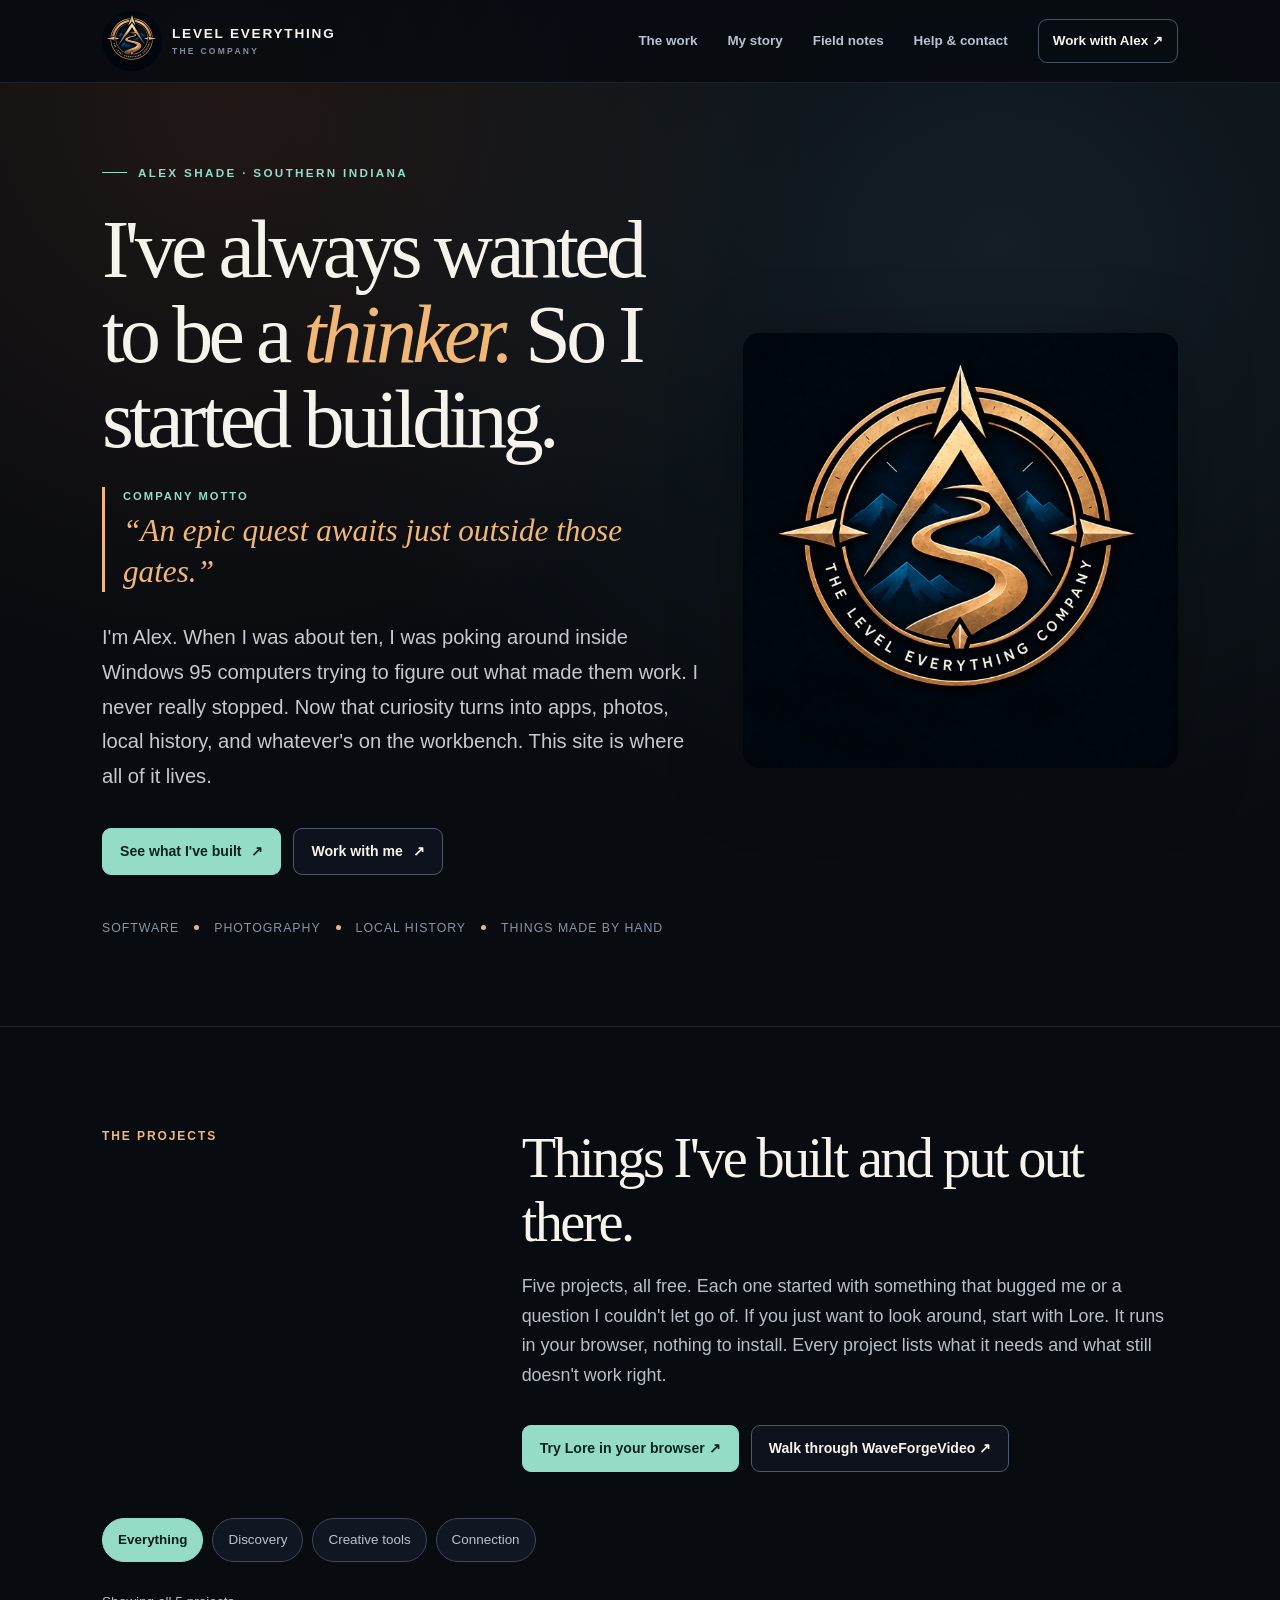
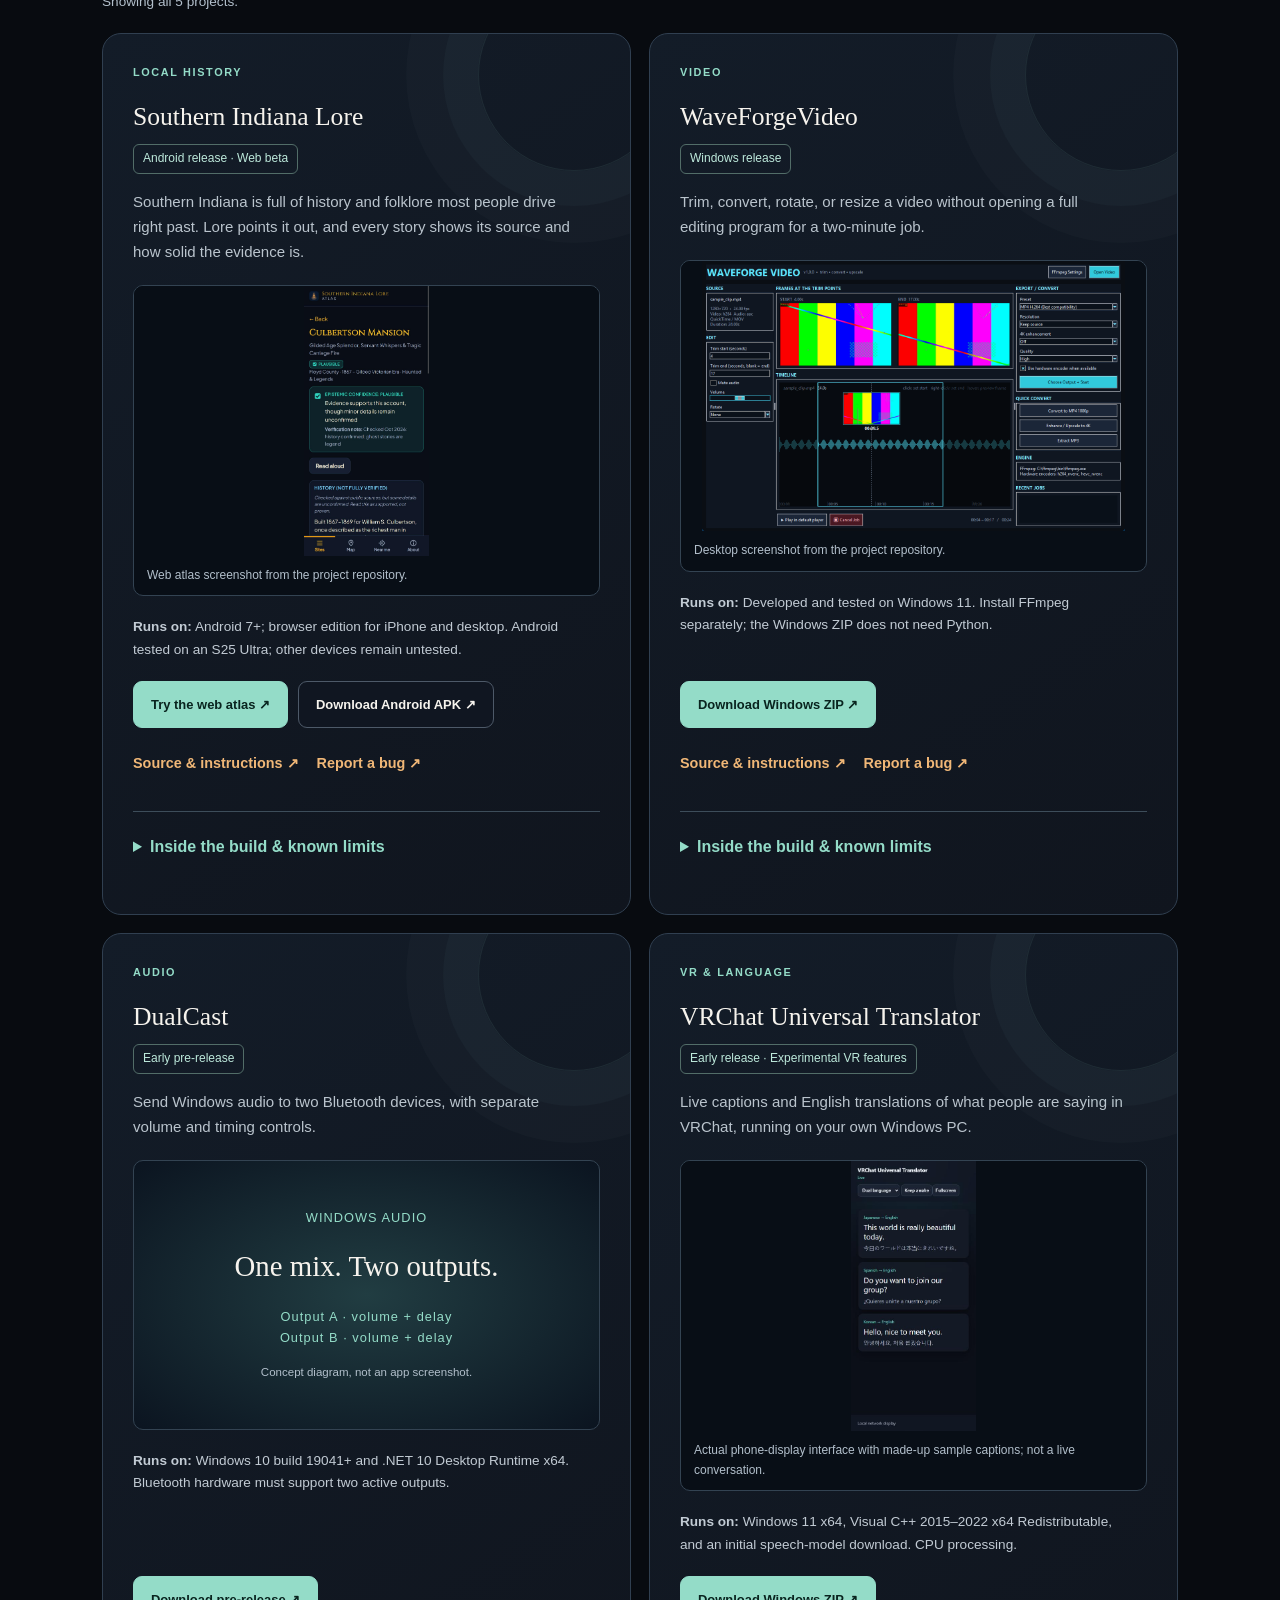
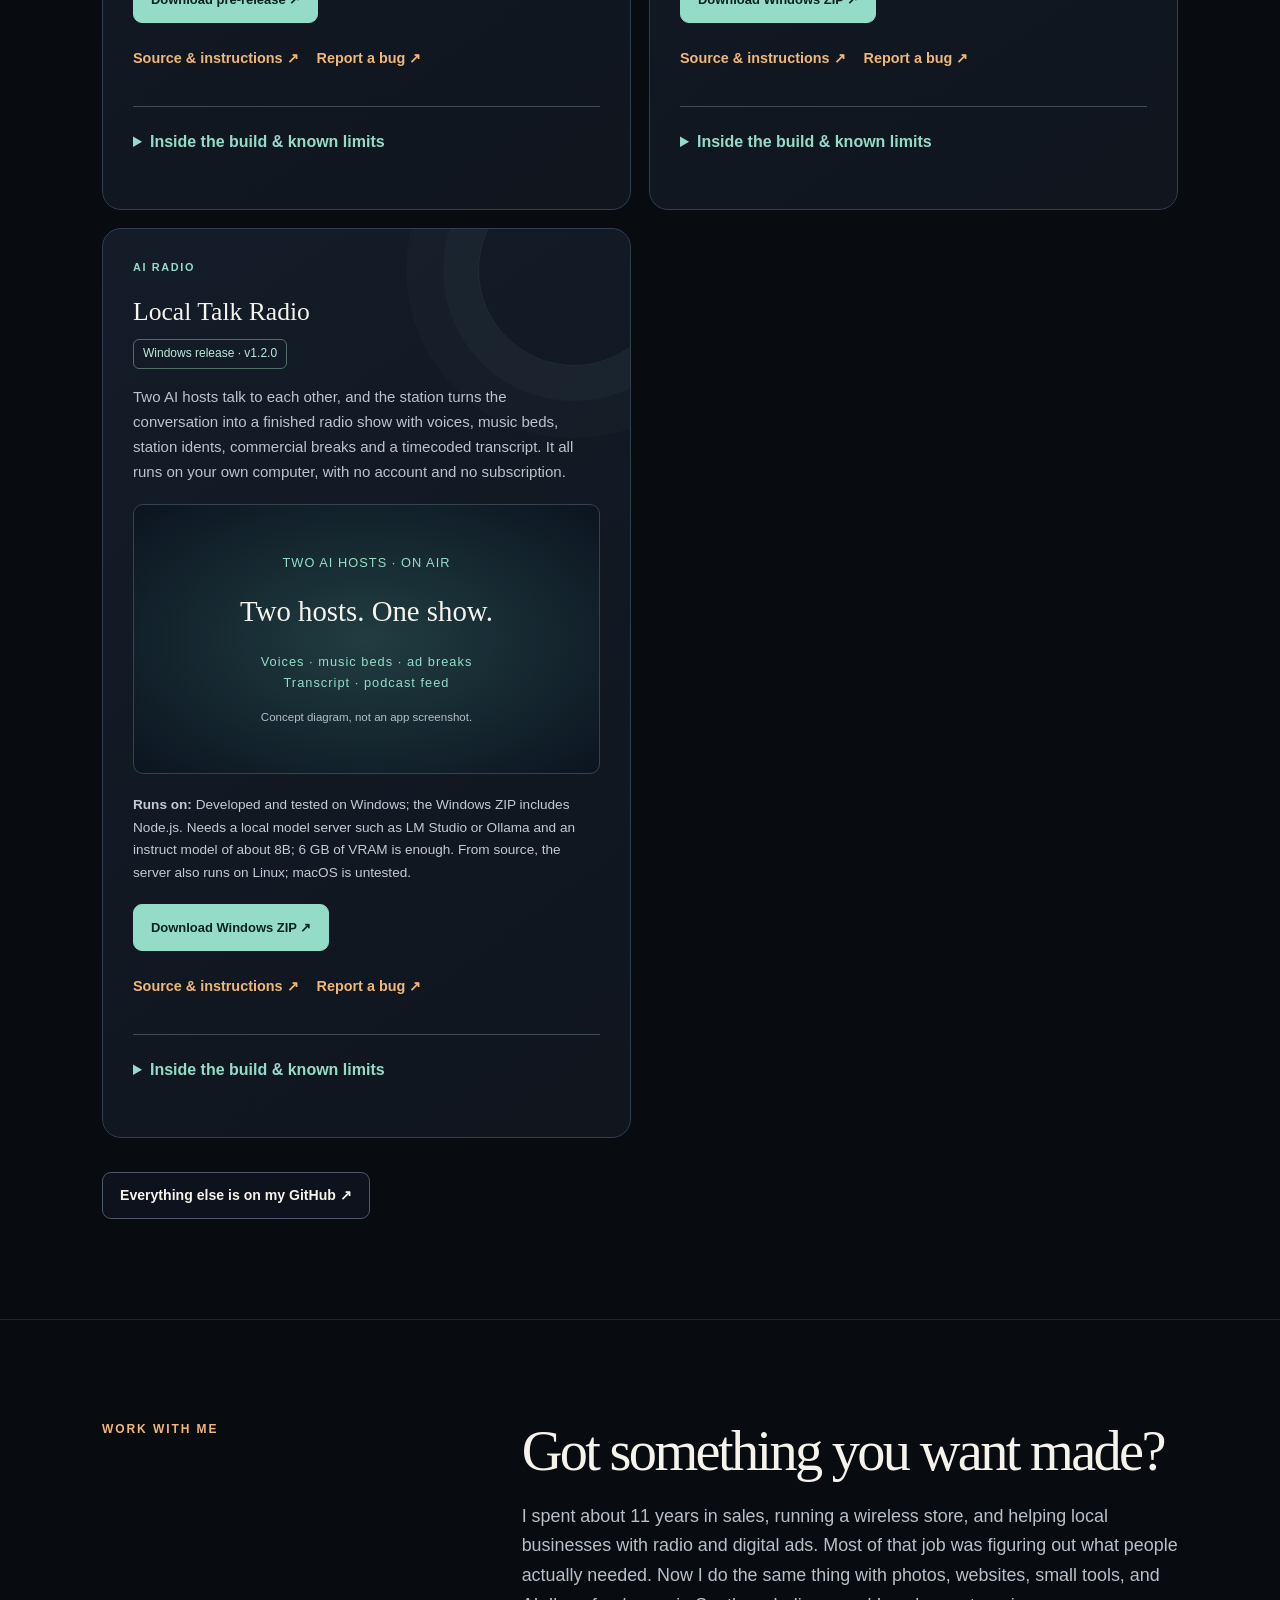
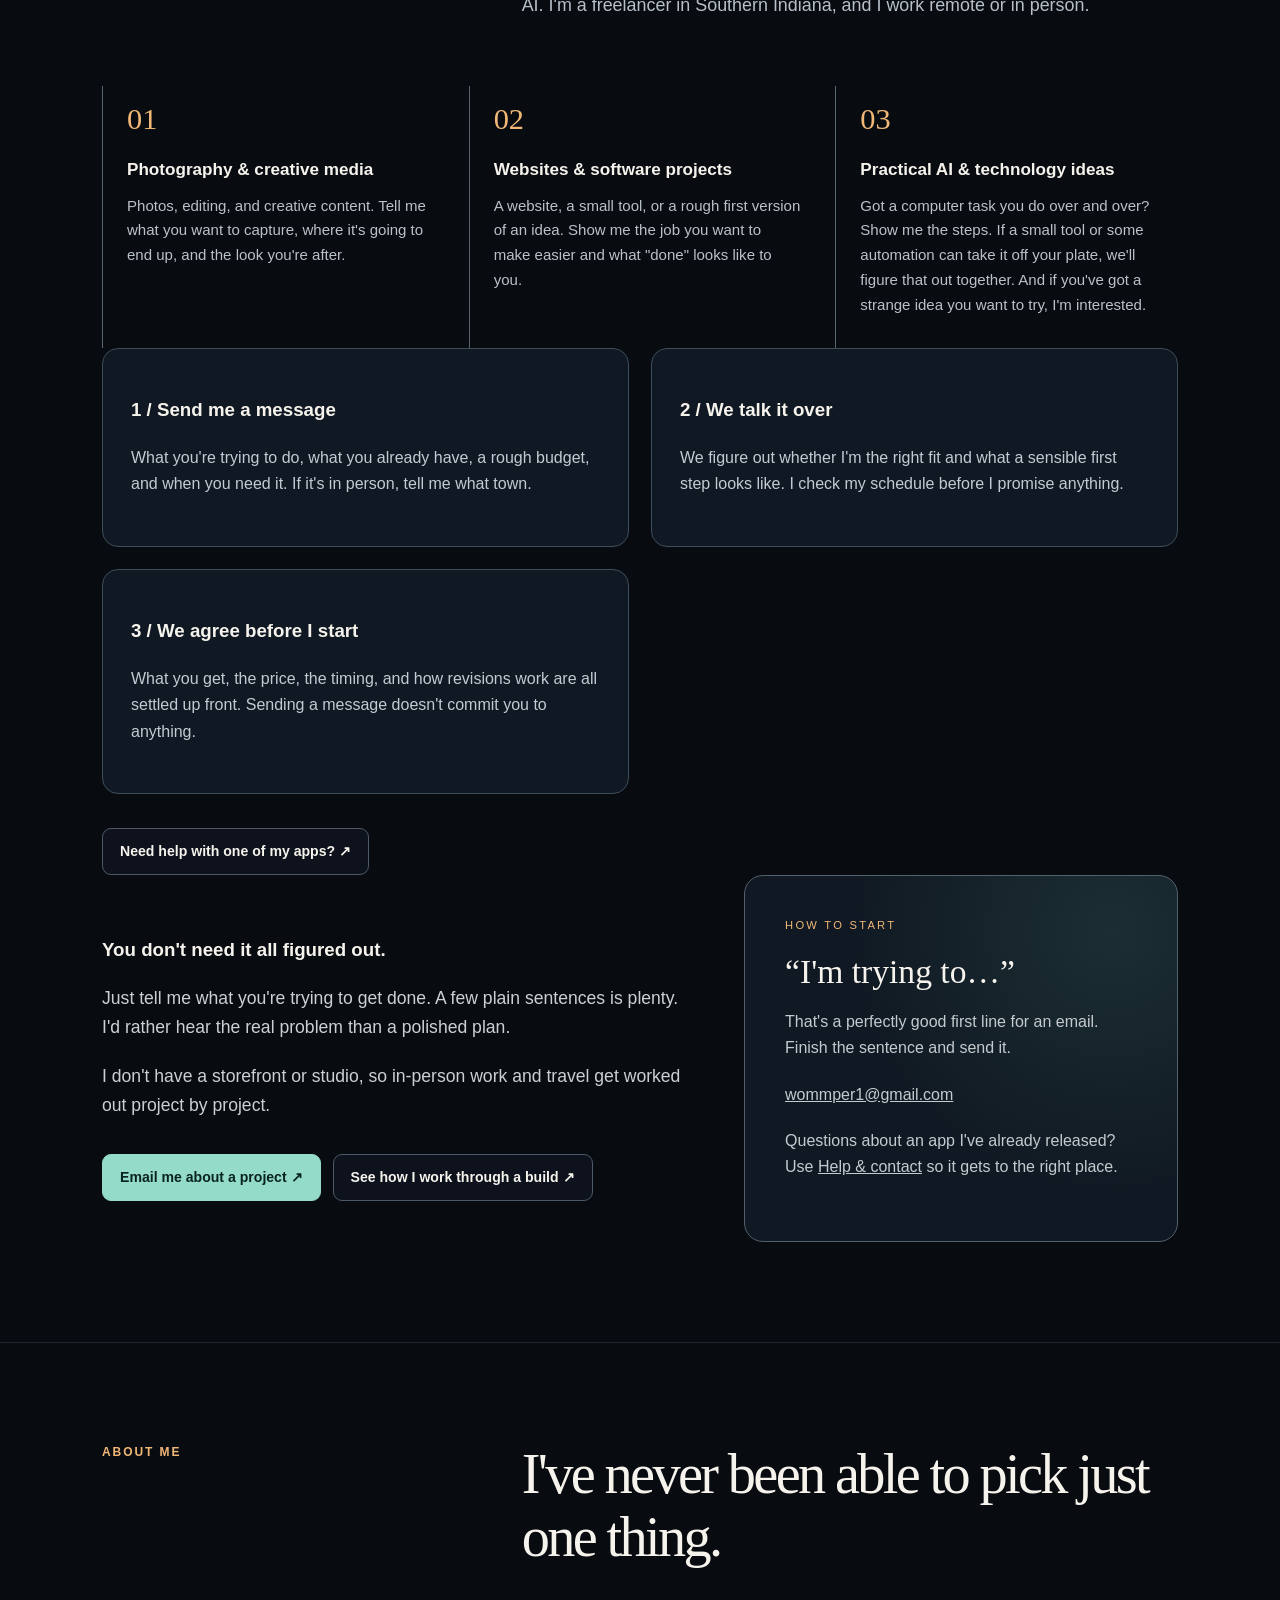
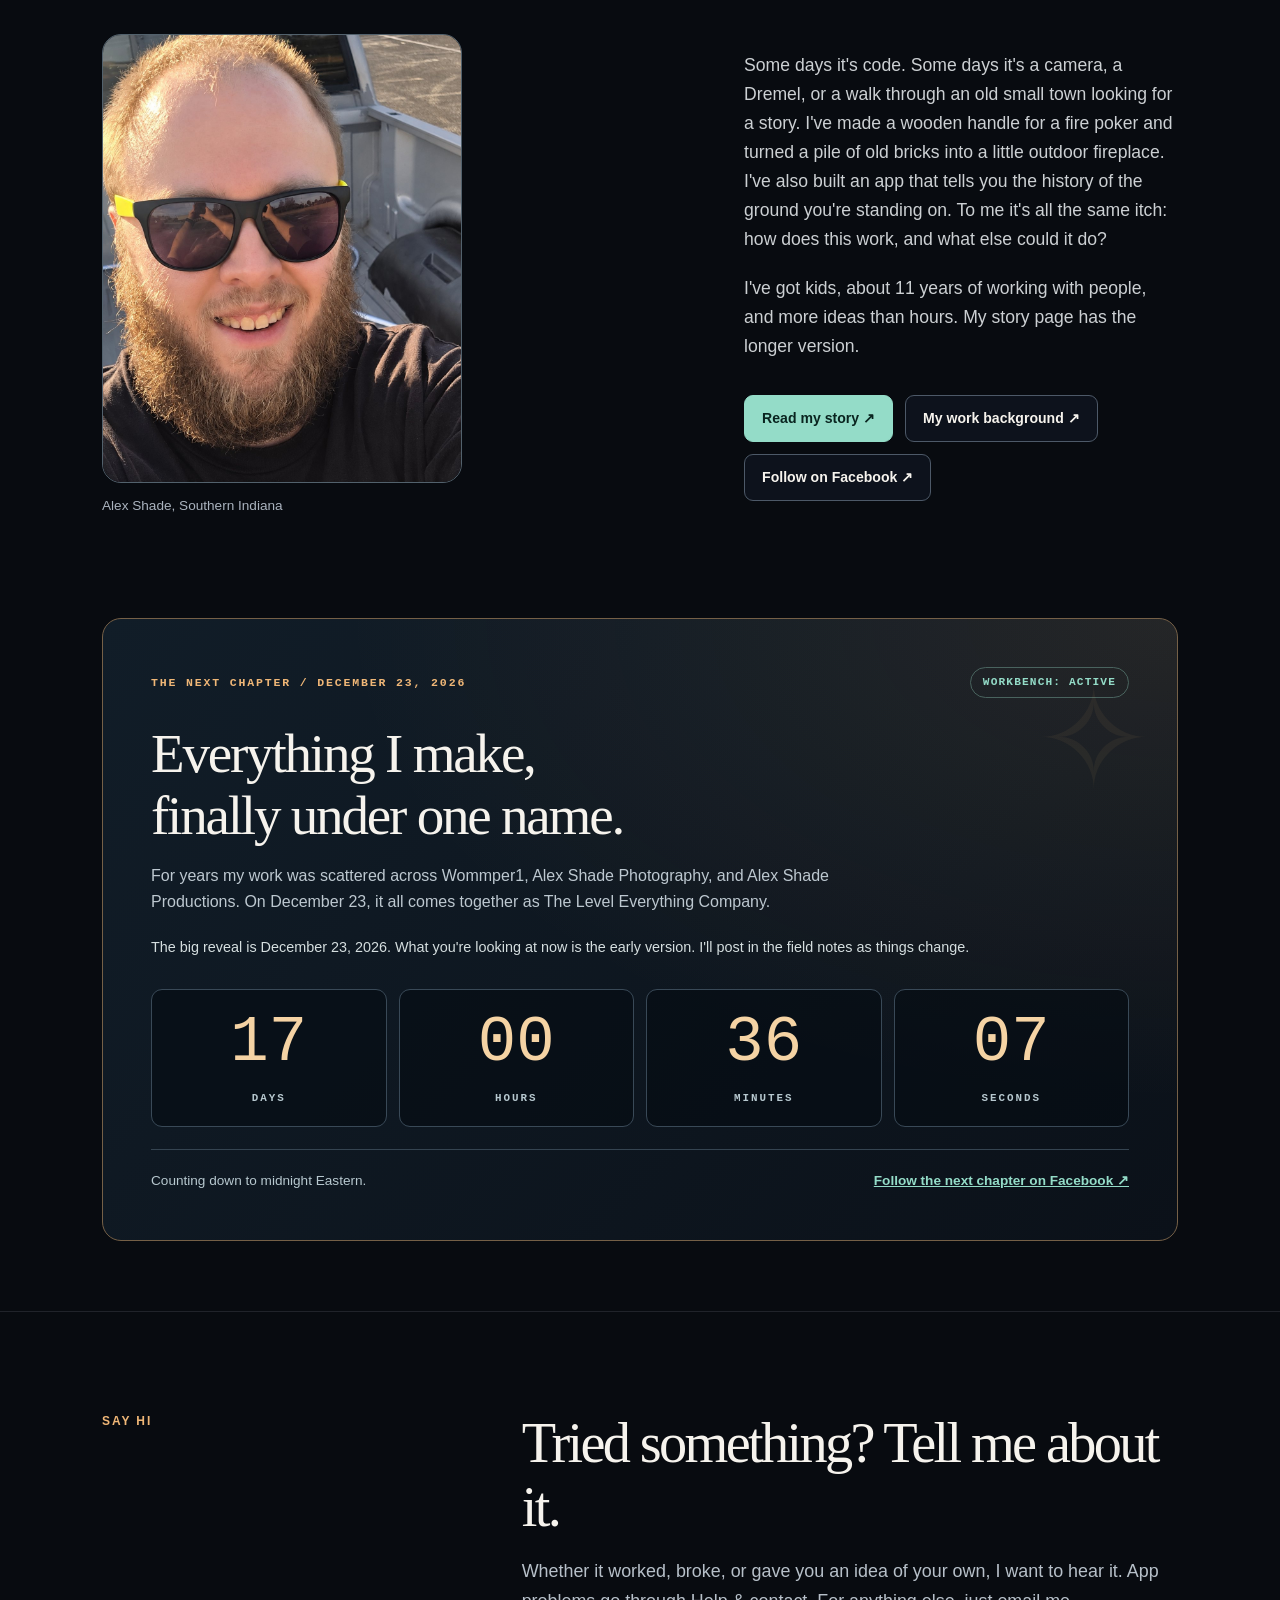
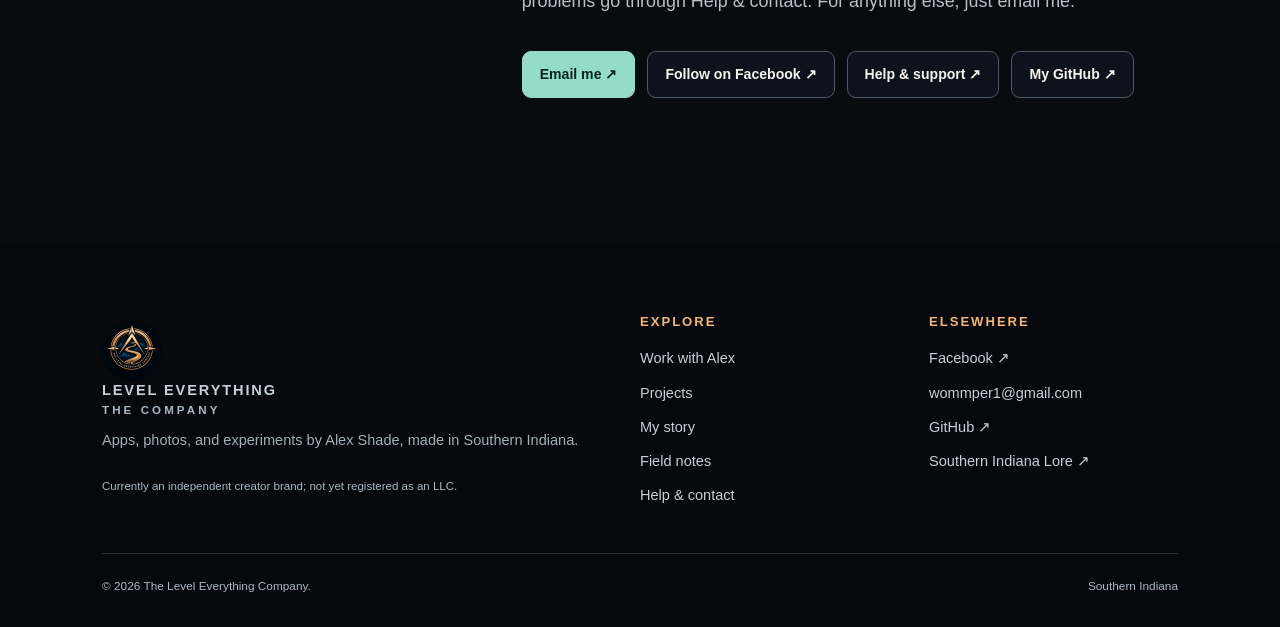
==== commit bda7c483: "Add company motto to the hero and Local Talk Radio to projects - Show "An epic quest awaits just out" ====
--- a/index.html
+++ b/index.html
@@ -4,21 +4,23 @@
 <title>The Level Everything Company | Creative Technology by Alex</title>
 
 
-<link rel="icon" type="image/png" sizes="64x64" href="favicon.png"><link rel="apple-touch-icon" href="apple-touch-icon.png"><link rel="stylesheet" href="styles.css?v=5">
+<link rel="icon" type="image/png" sizes="64x64" href="favicon.png"><link rel="apple-touch-icon" href="apple-touch-icon.png"><link rel="stylesheet" href="styles.css?v=6">
 
-<link rel="canonical" href="https://leveleverythingcompany.github.io/"><meta name="robots" content="index,follow"><script type="application/ld+json">{"@context":"https://schema.org","@type":"WebSite","name":"The Level Everything Company","alternateName":"Level Everything","url":"https://leveleverythingcompany.github.io/","description":"Independent creative technology projects, software, and maker experiments by Alex."}</script><meta name="description" content="Independent software, creative tools, and real-world experiments by Alex. Try Southern Indiana Lore, WaveForgeVideo, DualCast, and the VRChat Universal Translator."><meta property="og:type" content="website"><meta property="og:site_name" content="The Level Everything Company"><meta property="og:title" content="The Level Everything Company | Creative Technology by Alex"><meta property="og:description" content="Independent software, creative tools, and real-world experiments by Alex. Try Southern Indiana Lore, WaveForgeVideo, DualCast, and the VRChat Universal Translator."><meta property="og:url" content="https://leveleverythingcompany.github.io/"><meta property="og:image" content="https://leveleverythingcompany.github.io/social-preview.png"><meta property="og:image:width" content="1200"><meta property="og:image:height" content="630"><meta property="og:image:alt" content="The Level Everything Company — No single skill tree. Software. Stories. Experiments."><meta name="twitter:card" content="summary_large_image"><meta name="twitter:title" content="The Level Everything Company | Creative Technology by Alex"><meta name="twitter:description" content="Independent software, creative tools, and real-world experiments by Alex. Try Southern Indiana Lore, WaveForgeVideo, DualCast, and the VRChat Universal Translator."><meta name="twitter:image" content="https://leveleverythingcompany.github.io/social-preview.png"><style>
+<link rel="canonical" href="https://leveleverythingcompany.github.io/"><meta name="robots" content="index,follow"><script type="application/ld+json">{"@context":"https://schema.org","@type":"WebSite","name":"The Level Everything Company","alternateName":"Level Everything","url":"https://leveleverythingcompany.github.io/","description":"Independent creative technology projects, software, and maker experiments by Alex."}</script><meta name="description" content="Independent software, creative tools, and real-world experiments by Alex. Try Southern Indiana Lore, WaveForgeVideo, DualCast, the VRChat Universal Translator, and Local Talk Radio."><meta property="og:type" content="website"><meta property="og:site_name" content="The Level Everything Company"><meta property="og:title" content="The Level Everything Company | Creative Technology by Alex"><meta property="og:description" content="Independent software, creative tools, and real-world experiments by Alex. Try Southern Indiana Lore, WaveForgeVideo, DualCast, the VRChat Universal Translator, and Local Talk Radio."><meta property="og:url" content="https://leveleverythingcompany.github.io/"><meta property="og:image" content="https://leveleverythingcompany.github.io/social-preview.png"><meta property="og:image:width" content="1200"><meta property="og:image:height" content="630"><meta property="og:image:alt" content="The Level Everything Company — No single skill tree. Software. Stories. Experiments."><meta name="twitter:card" content="summary_large_image"><meta name="twitter:title" content="The Level Everything Company | Creative Technology by Alex"><meta name="twitter:description" content="Independent software, creative tools, and real-world experiments by Alex. Try Southern Indiana Lore, WaveForgeVideo, DualCast, the VRChat Universal Translator, and Local Talk Radio."><meta name="twitter:image" content="https://leveleverythingcompany.github.io/social-preview.png"><style>
 .reveal-wrap{padding:0 0 70px}.reveal-console{position:relative;overflow:hidden;border:1px solid #756047;border-radius:19px;background:radial-gradient(ellipse at 100% 0,rgba(240,183,119,.1),transparent 55%),linear-gradient(135deg,#111d28,#0b1119);padding:clamp(24px,4vw,48px)}.reveal-console:after{content:'✧';position:absolute;right:25px;top:5px;font-size:140px;color:rgba(240,183,119,.06);pointer-events:none}.reveal-top{display:flex;gap:18px;justify-content:space-between;align-items:center;flex-wrap:wrap}.reveal-kicker{color:var(--ember);font:700 .72rem/1.5 monospace;letter-spacing:.16em;text-transform:uppercase}.reveal-state{color:var(--mint);border:1px solid #49635e;border-radius:30px;padding:7px 12px;font:600 .7rem/1.4 monospace;letter-spacing:.1em}.reveal-title{font:400 clamp(2rem,4.3vw,3.8rem)/1.12 Georgia,serif;letter-spacing:-.04em;margin:25px 0 16px;max-width:760px}.reveal-copy{color:#bdc8d0;max-width:720px}.reveal-digits{display:grid;grid-template-columns:repeat(4,minmax(0,1fr));gap:12px;margin:30px 0 22px;position:relative;z-index:1}.reveal-unit{border:1px solid #394957;background:rgba(4,10,17,.6);border-radius:11px;padding:20px 12px;text-align:center}.reveal-unit strong{display:block;font:500 clamp(2.3rem,5vw,4.3rem)/1.05 monospace;color:#f5d3a4;font-variant-numeric:tabular-nums}.reveal-unit span{display:block;color:#b7c8cf;font:600 .68rem/1.5 monospace;letter-spacing:.18em;text-transform:uppercase;margin-top:12px}.reveal-date{color:#d5dedf;font-size:.9rem}.reveal-foot{border-top:1px solid #354451;padding-top:20px;display:flex;justify-content:space-between;align-items:center;gap:18px;flex-wrap:wrap}.reveal-foot p{margin:0;color:#b7c8cf;font-size:.85rem}.reveal-foot a{color:var(--mint);font-size:.85rem;font-weight:700}.reveal-console [hidden]{display:none!important}
 @media(max-width:520px){.reveal-digits{grid-template-columns:repeat(2,minmax(0,1fr));gap:10px}.reveal-unit{padding:19px 10px}.reveal-wrap{padding-bottom:50px}}
 </style></head><body>
 <a class="skip" href="#main">Skip to content</a>
 <header class="nav-wrap"><div class="container nav"><a class="brand" href="index.html" aria-label="The Level Everything Company home"><img class="brand-logo" src="company-logo-small.jpg" alt="" width="60" height="60"><span>LEVEL EVERYTHING <small>THE COMPANY</small></span></a><nav class="nav-links" aria-label="Main navigation"><a href="#work">The work</a><a href="story.html">My story</a><a href="field-notes.html">Field notes</a><a href="help.html">Help &amp; contact</a><a class="nav-cta" href="#hire">Work with Alex ↗</a></nav></div></header>
 <main id="main" tabindex="-1">
-<div class="container hero"><div><div class="eyebrow">Alex Shade · Southern Indiana</div><h1>I've always wanted to be a <em>thinker.</em> So I started building.</h1><p class="intro">I'm Alex. When I was about ten, I was poking around inside Windows 95 computers trying to figure out what made them work. I never really stopped. Now that curiosity turns into apps, photos, local history, and whatever's on the workbench. This site is where all of it lives.</p><div class="btn-row"><a class="button primary" href="#work">See what I've built <span aria-hidden="true">↗</span></a><a class="button ghost" href="#hire">Work with me <span aria-hidden="true">↗</span></a></div><div class="under-hero"><span>Software</span><span class="dot"></span><span>Photography</span><span class="dot"></span><span>Local history</span><span class="dot"></span><span>Things made by hand</span></div></div>
+<div class="container hero"><div><div class="eyebrow">Alex Shade · Southern Indiana</div><h1>I've always wanted to be a <em>thinker.</em> So I started building.</h1><p class="motto"><span class="motto-label">Company motto</span><span class="motto-line">“An epic quest awaits just outside those gates.”</span></p><p class="intro">I'm Alex. When I was about ten, I was poking around inside Windows 95 computers trying to figure out what made them work. I never really stopped. Now that curiosity turns into apps, photos, local history, and whatever's on the workbench. This site is where all of it lives.</p><div class="btn-row"><a class="button primary" href="#work">See what I've built <span aria-hidden="true">↗</span></a><a class="button ghost" href="#hire">Work with me <span aria-hidden="true">↗</span></a></div><div class="under-hero"><span>Software</span><span class="dot"></span><span>Photography</span><span class="dot"></span><span>Local history</span><span class="dot"></span><span>Things made by hand</span></div></div>
 <div class="hero-logo"><img src="company-logo.jpg" alt="The Level Everything Company compass badge with mountains and a winding path" width="1254" height="1254" fetchpriority="high"></div></div>
-<section id="work" class="section"><div class="container"><div class="section-head"><div class="section-number">The projects</div><div><h2>Things I've built and put out there.</h2><p class="section-lead">Four projects, all free. Each one started with something that bugged me or a question I couldn't let go of. If you just want to look around, start with Lore. It runs in your browser, nothing to install. Every project lists what it needs and what still doesn't work right.</p><div class="btn-row"><a class="button primary" href="https://wommper1.github.io/southern-indiana-lore/">Try Lore in your browser ↗</a><a class="button ghost" href="field-notes.html#waveforge-walkthrough">Walk through WaveForgeVideo ↗</a></div></div></div><div class="project-controls" role="group" aria-label="Filter projects by theme"><button class="filter-button" type="button" data-filter="all" aria-pressed="true">Everything</button><button class="filter-button" type="button" data-filter="discovery" aria-pressed="false">Discovery</button><button class="filter-button" type="button" data-filter="creative" aria-pressed="false">Creative tools</button><button class="filter-button" type="button" data-filter="human" aria-pressed="false">Connection</button></div><p id="project-count" class="filter-status" role="status" aria-live="polite">Showing all 4 projects.</p><div class="project-grid"><article class="project" data-project="discovery"><span class="tag">Local history</span><h3>Southern Indiana Lore</h3><span class="status">Android release · Web beta</span><p>Southern Indiana is full of history and folklore most people drive right past. Lore points it out, and every story shows its source and how solid the evidence is.</p><figure class="project-preview"><a href="lore-preview.jpg" aria-label="Enlarge Southern Indiana Lore screenshot"><img src="lore-preview.jpg" width="750" height="1624" alt="A real Lore web atlas site page with history and a confidence badge." loading="lazy" decoding="async"></a><figcaption>Web atlas screenshot from the project repository.</figcaption></figure><p class="requirements"><strong>Runs on:</strong> Android 7+; browser edition for iPhone and desktop. Android tested on an S25 Ultra; other devices remain untested.</p><div class="project-actions"><a class="button primary" href="https://wommper1.github.io/southern-indiana-lore/">Try the web atlas ↗</a><a class="button ghost" href="https://github.com/Wommper1/southern-indiana-lore/releases/tag/v1.0.1">Download Android APK ↗</a></div><div class="project-links"><a href="https://github.com/Wommper1/southern-indiana-lore">Source &amp; instructions ↗</a><a href="https://github.com/Wommper1/southern-indiana-lore/issues">Report a bug ↗</a></div><details><summary>Inside the build &amp; known limits</summary><p><strong>Why I built it:</strong> I kept wondering what stories were sitting in the places I pass every day. I wanted a phone that would tell me.</p><p><strong>What it does:</strong> Offline site data, location alerts, narration, and a browser atlas.</p><p><strong>What's still rough:</strong> GPS alerts are an Android feature. The web atlas needs to stay open for Near me. The map is schematic, and some historical details remain unverified.</p><a href="https://github.com/Wommper1/southern-indiana-lore/blob/main/docs/VERIFICATION_LOG.md">Read the verification log ↗</a></details></article>
+<section id="work" class="section"><div class="container"><div class="section-head"><div class="section-number">The projects</div><div><h2>Things I've built and put out there.</h2><p class="section-lead">Five projects, all free. Each one started with something that bugged me or a question I couldn't let go of. If you just want to look around, start with Lore. It runs in your browser, nothing to install. Every project lists what it needs and what still doesn't work right.</p><div class="btn-row"><a class="button primary" href="https://wommper1.github.io/southern-indiana-lore/">Try Lore in your browser ↗</a><a class="button ghost" href="field-notes.html#waveforge-walkthrough">Walk through WaveForgeVideo ↗</a></div></div></div><div class="project-controls" role="group" aria-label="Filter projects by theme"><button class="filter-button" type="button" data-filter="all" aria-pressed="true">Everything</button><button class="filter-button" type="button" data-filter="discovery" aria-pressed="false">Discovery</button><button class="filter-button" type="button" data-filter="creative" aria-pressed="false">Creative tools</button><button class="filter-button" type="button" data-filter="human" aria-pressed="false">Connection</button></div><p id="project-count" class="filter-status" role="status" aria-live="polite">Showing all 5 projects.</p><div class="project-grid"><article class="project" data-project="discovery"><span class="tag">Local history</span><h3>Southern Indiana Lore</h3><span class="status">Android release · Web beta</span><p>Southern Indiana is full of history and folklore most people drive right past. Lore points it out, and every story shows its source and how solid the evidence is.</p><figure class="project-preview"><a href="lore-preview.jpg" aria-label="Enlarge Southern Indiana Lore screenshot"><img src="lore-preview.jpg" width="750" height="1624" alt="A real Lore web atlas site page with history and a confidence badge." loading="lazy" decoding="async"></a><figcaption>Web atlas screenshot from the project repository.</figcaption></figure><p class="requirements"><strong>Runs on:</strong> Android 7+; browser edition for iPhone and desktop. Android tested on an S25 Ultra; other devices remain untested.</p><div class="project-actions"><a class="button primary" href="https://wommper1.github.io/southern-indiana-lore/">Try the web atlas ↗</a><a class="button ghost" href="https://github.com/Wommper1/southern-indiana-lore/releases/tag/v1.0.1">Download Android APK ↗</a></div><div class="project-links"><a href="https://github.com/Wommper1/southern-indiana-lore">Source &amp; instructions ↗</a><a href="https://github.com/Wommper1/southern-indiana-lore/issues">Report a bug ↗</a></div><details><summary>Inside the build &amp; known limits</summary><p><strong>Why I built it:</strong> I kept wondering what stories were sitting in the places I pass every day. I wanted a phone that would tell me.</p><p><strong>What it does:</strong> Offline site data, location alerts, narration, and a browser atlas.</p><p><strong>What's still rough:</strong> GPS alerts are an Android feature. The web atlas needs to stay open for Near me. The map is schematic, and some historical details remain unverified.</p><a href="https://github.com/Wommper1/southern-indiana-lore/blob/main/docs/VERIFICATION_LOG.md">Read the verification log ↗</a></details></article>
 <article class="project" data-project="creative"><span class="tag">Video</span><h3>WaveForgeVideo</h3><span class="status">Windows release</span><p>Trim, convert, rotate, or resize a video without opening a full editing program for a two-minute job.</p><figure class="project-preview"><a href="waveforge-preview.png" aria-label="Enlarge WaveForgeVideo screenshot"><img src="waveforge-preview.png" width="1220" height="780" alt="The real WaveForge Video desktop window showing its video editing controls." loading="lazy" decoding="async"></a><figcaption>Desktop screenshot from the project repository.</figcaption></figure><p class="requirements"><strong>Runs on:</strong> Developed and tested on Windows 11. Install FFmpeg separately; the Windows ZIP does not need Python.</p><div class="project-actions"><a class="button primary" href="https://github.com/Wommper1/WaveForgeVideo/releases/tag/v1.1.0">Download Windows ZIP ↗</a></div><div class="project-links"><a href="https://github.com/Wommper1/WaveForgeVideo">Source &amp; instructions ↗</a><a href="https://github.com/Wommper1/WaveForgeVideo/issues">Report a bug ↗</a></div><details><summary>Inside the build &amp; known limits</summary><p><strong>Why I built it:</strong> Sometimes I just need part of a clip, or the same clip in a different format. That shouldn't take a whole editing project.</p><p><strong>What it does:</strong> A desktop front end for FFmpeg, with trim controls, previews, conversion, and export logging.</p><p><strong>What's still rough:</strong> One clip at a time. Previews are still frames; there is no multi-clip timeline. Trimming re-encodes video.</p><a href="https://github.com/Wommper1/WaveForgeVideo/blob/main/docs/USER_GUIDE.md">Read the user guide ↗</a></details></article>
 <article class="project" data-project="creative"><span class="tag">Audio</span><h3>DualCast</h3><span class="status">Early pre-release</span><p>Send Windows audio to two Bluetooth devices, with separate volume and timing controls.</p><div class="project-visual" aria-label="DualCast audio routing illustration"><span>WINDOWS AUDIO</span><strong>One mix. Two outputs.</strong><span>Output A · volume + delay<br>Output B · volume + delay</span><small>Concept diagram, not an app screenshot.</small></div><p class="requirements"><strong>Runs on:</strong> Windows 10 build 19041+ and .NET 10 Desktop Runtime x64. Bluetooth hardware must support two active outputs.</p><div class="project-actions"><a class="button primary" href="https://github.com/Wommper1/DualCast/releases/tag/v1.0.1">Download pre-release ↗</a></div><div class="project-links"><a href="https://github.com/Wommper1/DualCast">Source &amp; instructions ↗</a><a href="https://github.com/Wommper1/DualCast/issues">Report a bug ↗</a></div><details><summary>Inside the build &amp; known limits</summary><p><strong>Why I built it:</strong> I wanted the same sound playing on two Bluetooth devices at once, and Windows doesn't make that easy.</p><p><strong>What it does:</strong> Independent output queues, volume, sync calibration, and session health controls.</p><p><strong>What's still rough:</strong> Streaming to two real devices is still being tested. Bluetooth clocks can drift; calibration or a restart may be needed. DRM audio is not captured.</p><a href="https://github.com/Wommper1/DualCast/blob/master/VERIFICATION.md">See what was tested ↗</a></details></article>
 <article class="project" data-project="human"><span class="tag">VR &amp; language</span><h3>VRChat Universal Translator</h3><span class="status">Early release · Experimental VR features</span><p>Live captions and English translations of what people are saying in VRChat, running on your own Windows PC.</p><figure class="project-preview"><a href="translator-preview.png" aria-label="Enlarge VRChat Universal Translator screenshot"><img src="translator-preview.png" width="375" height="812" alt="The translator phone display showing original-language text and English sample captions." loading="lazy" decoding="async"></a><figcaption>Actual phone-display interface with made-up sample captions; not a live conversation.</figcaption></figure><p class="requirements"><strong>Runs on:</strong> Windows 11 x64, Visual C++ 2015–2022 x64 Redistributable, and an initial speech-model download. CPU processing.</p><div class="project-actions"><a class="button primary" href="https://github.com/Wommper1/VRChatUniversalTranslator/releases/tag/v1.1.5">Download Windows ZIP ↗</a></div><div class="project-links"><a href="https://github.com/Wommper1/VRChatUniversalTranslator">Source &amp; instructions ↗</a><a href="https://github.com/Wommper1/VRChatUniversalTranslator/issues">Report a bug ↗</a></div><details><summary>Inside the build &amp; known limits</summary><p><strong>Why I built it:</strong> VRChat puts you in a room with people from all over the world. I wanted a way to follow along when they aren't speaking English.</p><p><strong>What it does:</strong> Local speech recognition, translated captions, desktop overlays, and an optional local phone display.</p><p><strong>What's still rough:</strong> Automatic captions can be wrong. SteamVR, phone display, and speaker labels still need full real-device acceptance testing. Independent project; not affiliated with VRChat Inc.</p><a href="https://github.com/Wommper1/VRChatUniversalTranslator/blob/main/VERIFICATION.md">Read testing evidence ↗</a></details></article>
+
+<article class="project" data-project="creative"><span class="tag">AI radio</span><h3>Local Talk Radio</h3><span class="status">Windows release · v1.2.0</span><p>Two AI hosts talk to each other, and the station turns the conversation into a finished radio show with voices, music beds, station idents, commercial breaks and a timecoded transcript. It all runs on your own computer, with no account and no subscription.</p><div class="project-visual" aria-label="Local Talk Radio show illustration"><span>TWO AI HOSTS · ON AIR</span><strong>Two hosts. One show.</strong><span>Voices · music beds · ad breaks<br>Transcript · podcast feed</span><small>Concept diagram, not an app screenshot.</small></div><p class="requirements"><strong>Runs on:</strong> Developed and tested on Windows; the Windows ZIP includes Node.js. Needs a local model server such as LM Studio or Ollama and an instruct model of about 8B; 6 GB of VRAM is enough. From source, the server also runs on Linux; macOS is untested.</p><div class="project-actions"><a class="button primary" href="https://github.com/Wommper1/ai-talk-radio/releases/tag/v1.2.0">Download Windows ZIP ↗</a></div><div class="project-links"><a href="https://github.com/Wommper1/ai-talk-radio">Source &amp; instructions ↗</a><a href="https://github.com/Wommper1/ai-talk-radio/issues">Report a bug ↗</a></div><details><summary>Inside the build &amp; known limits</summary><p><strong>What it does:</strong> Two separate AI hosts take turns answering each other, and you hear each line a few seconds after it's written. You can call in by typing a name and a line, hosts can refer back to earlier shows, and the Podcast tab publishes the shows you pick as MP3s with a podcast feed and a small website.</p><p><strong>What's still rough:</strong> The download isn't code-signed, so Windows may warn you; choose More info → Run anyway. The optional Edge voices send each line's text to Microsoft and use an unofficial service that may change. Some Piper voices don't allow commercial use, so check a voice's license before publishing shows. The station has no login, so keep it on your own PC and never expose it to a network.</p><a href="https://github.com/Wommper1/ai-talk-radio/blob/master/docs/guides/GETTING_STARTED.md">Read the getting-started guide ↗</a></details></article>
 </div><div class="btn-row"><a class="button ghost" href="https://github.com/Wommper1" target="_blank" rel="noopener noreferrer">Everything else is on my GitHub ↗</a></div></div></section>
 <section id="hire" class="section"><div class="container"><div class="section-head"><div class="section-number">Work with me</div><div><h2>Got something you want made?</h2><p class="section-lead">I spent about 11 years in sales, running a wireless store, and helping local businesses with radio and digital ads. Most of that job was figuring out what people actually needed. Now I do the same thing with photos, websites, small tools, and AI. I'm a freelancer in Southern Indiana, and I work remote or in person.</p></div></div><div class="principles"><article class="principle"><div class="icon">01</div><h3>Photography &amp; creative media</h3><p>Photos, editing, and creative content. Tell me what you want to capture, where it's going to end up, and the look you're after.</p></article><article class="principle"><div class="icon">02</div><h3>Websites &amp; software projects</h3><p>A website, a small tool, or a rough first version of an idea. Show me the job you want to make easier and what "done" looks like to you.</p></article><article class="principle"><div class="icon">03</div><h3>Practical AI &amp; technology ideas</h3><p>Got a computer task you do over and over? Show me the steps. If a small tool or some automation can take it off your plate, we'll figure that out together. And if you've got a strange idea you want to try, I'm interested.</p></article></div><div class="help-grid" aria-label="How a project starts"><article class="help-card"><h3>1 / Send me a message</h3><p>What you're trying to do, what you already have, a rough budget, and when you need it. If it's in person, tell me what town.</p></article><article class="help-card"><h3>2 / We talk it over</h3><p>We figure out whether I'm the right fit and what a sensible first step looks like. I check my schedule before I promise anything.</p></article><article class="help-card"><h3>3 / We agree before I start</h3><p>What you get, the price, the timing, and how revisions work are all settled up front. Sending a message doesn't commit you to anything.</p></article></div><div class="btn-row"><a class="button ghost" href="help.html">Need help with one of my apps? ↗</a></div><div class="story-panel"><div class="story-words"><h3>You don't need it all figured out.</h3><p>Just tell me what you're trying to get done. A few plain sentences is plenty. I'd rather hear the real problem than a polished plan.</p><p>I don't have a storefront or studio, so in-person work and travel get worked out project by project.</p><div class="btn-row"><a class="button primary" href="mailto:wommper1@gmail.com?subject=Project%20inquiry%20%E2%80%94%20The%20Level%20Everything%20Company&amp;body=Hi%20Alex%2C%0A%0AI%20am%20trying%20to%3A%0A%0AThe%20result%20I%20need%3A%0A%0AWhat%20I%20already%20have%3A%0A%0ABudget%20range%3A%0APreferred%20timing%3A%0ARemote%20or%20in%20person%20%28town/area%29%3A%0A%0AThanks%21">Email me about a project ↗</a><a class="button ghost" href="field-notes.html#waveforge-walkthrough">See how I work through a build ↗</a></div></div><aside class="future-card"><div class="stamp">How to start</div><h3>“I'm trying to…”</h3><p>That's a perfectly good first line for an email. Finish the sentence and send it.</p><p><a href="mailto:wommper1@gmail.com">wommper1@gmail.com</a></p><p>Questions about an app I've already released? Use <a href="help.html">Help &amp; contact</a> so it gets to the right place.</p></aside></div></div></section>
 <section id="story" class="section"><div class="container"><div class="section-head"><div class="section-number">About me</div><div><h2>I've never been able to pick just one thing.</h2></div></div><div class="story-panel"><figure style="margin:0;max-width:360px"><img src="alex-shade-portrait.jpg" width="1122" height="1402" alt="Alex Shade smiling outdoors, wearing sunglasses" loading="lazy" style="display:block;width:100%;height:auto;border-radius:19px;border:1px solid #52616c"><figcaption style="padding-top:12px;color:#aab3be;font-size:.85rem">Alex Shade, Southern Indiana</figcaption></figure><div class="story-words"><p>Some days it's code. Some days it's a camera, a Dremel, or a walk through an old small town looking for a story. I've made a wooden handle for a fire poker and turned a pile of old bricks into a little outdoor fireplace. I've also built an app that tells you the history of the ground you're standing on. To me it's all the same itch: how does this work, and what else could it do?</p><p>I've got kids, about 11 years of working with people, and more ideas than hours. My story page has the longer version.</p><div class="btn-row"><a class="button primary" href="story.html">Read my story ↗</a><a class="button ghost" href="story.html#experience">My work background ↗</a><a class="button ghost" href="https://www.facebook.com/profile.php?id=61595716748531" target="_blank" rel="noopener noreferrer">Follow on Facebook ↗</a></div></div></div></div></section>
--- a/styles.css
+++ b/styles.css
@@ -41,3 +41,7 @@
 .brand-logo{display:block;width:60px;height:60px;object-fit:contain;flex-shrink:0;border-radius:50%}.brand{gap:10px}.hero-logo{display:flex;align-items:center;justify-content:center;min-width:0}.hero-logo img{width:100%;max-width:490px;height:auto;display:block;border-radius:16px;filter:drop-shadow(0 12px 35px rgba(0,0,0,.25))}.hero{grid-template-columns:minmax(0,1.22fr) minmax(0,.88fr)}
 @media(max-width:1000px){.hero{grid-template-columns:1fr}.hero-logo{max-width:430px;width:100%;margin:0 auto}}
 @media(max-width:680px){.brand-logo{width:52px;height:52px}.hero-logo{max-width:330px}.brand{font-size:.8rem}}
+
+.hero .motto{margin:0 0 28px;padding-left:18px;border-left:3px solid var(--ember);max-width:640px}
+.hero .motto-label{display:block;font-size:.7rem;font-weight:750;letter-spacing:.18em;text-transform:uppercase;color:var(--mint);margin-bottom:6px}
+.hero .motto-line{display:block;font-family:"Iowan Old Style","Palatino Linotype",Georgia,serif;font-style:italic;font-size:clamp(1.35rem,2.6vw,1.95rem);line-height:1.3;color:var(--ember)}
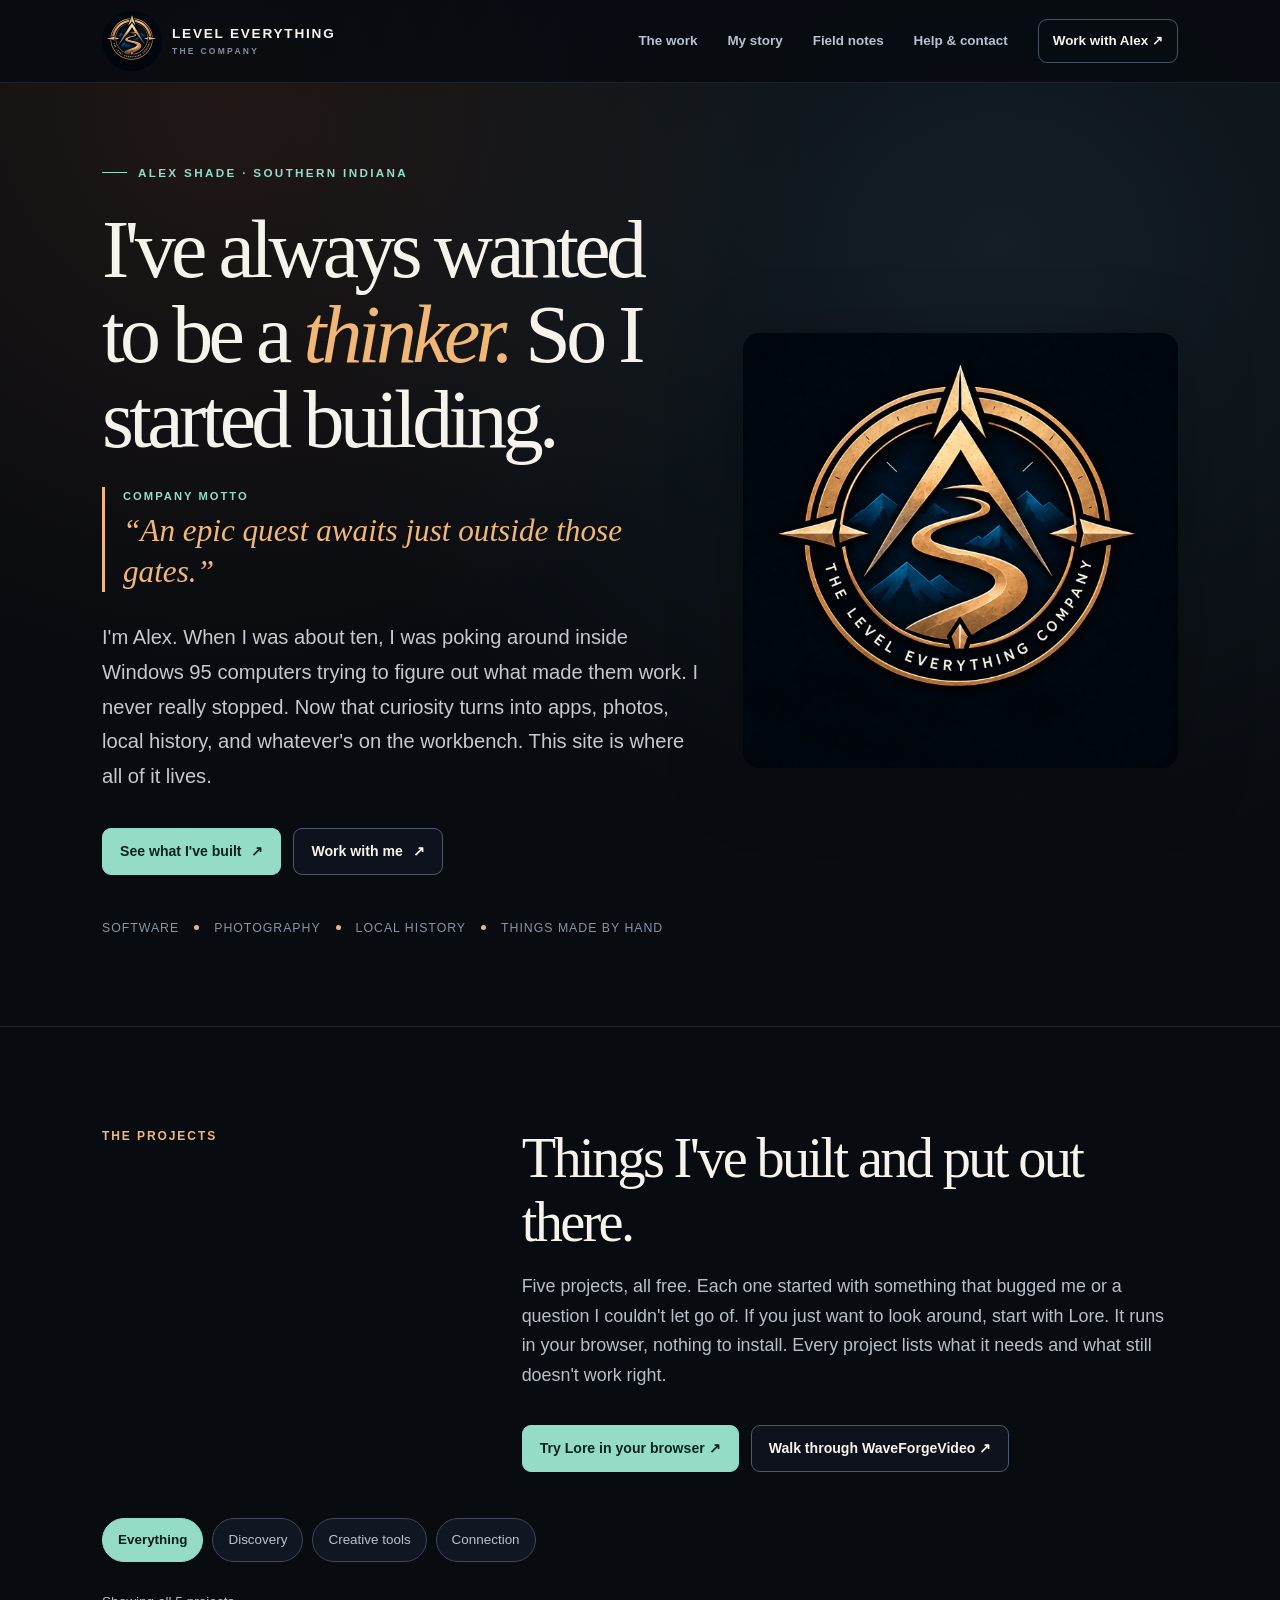
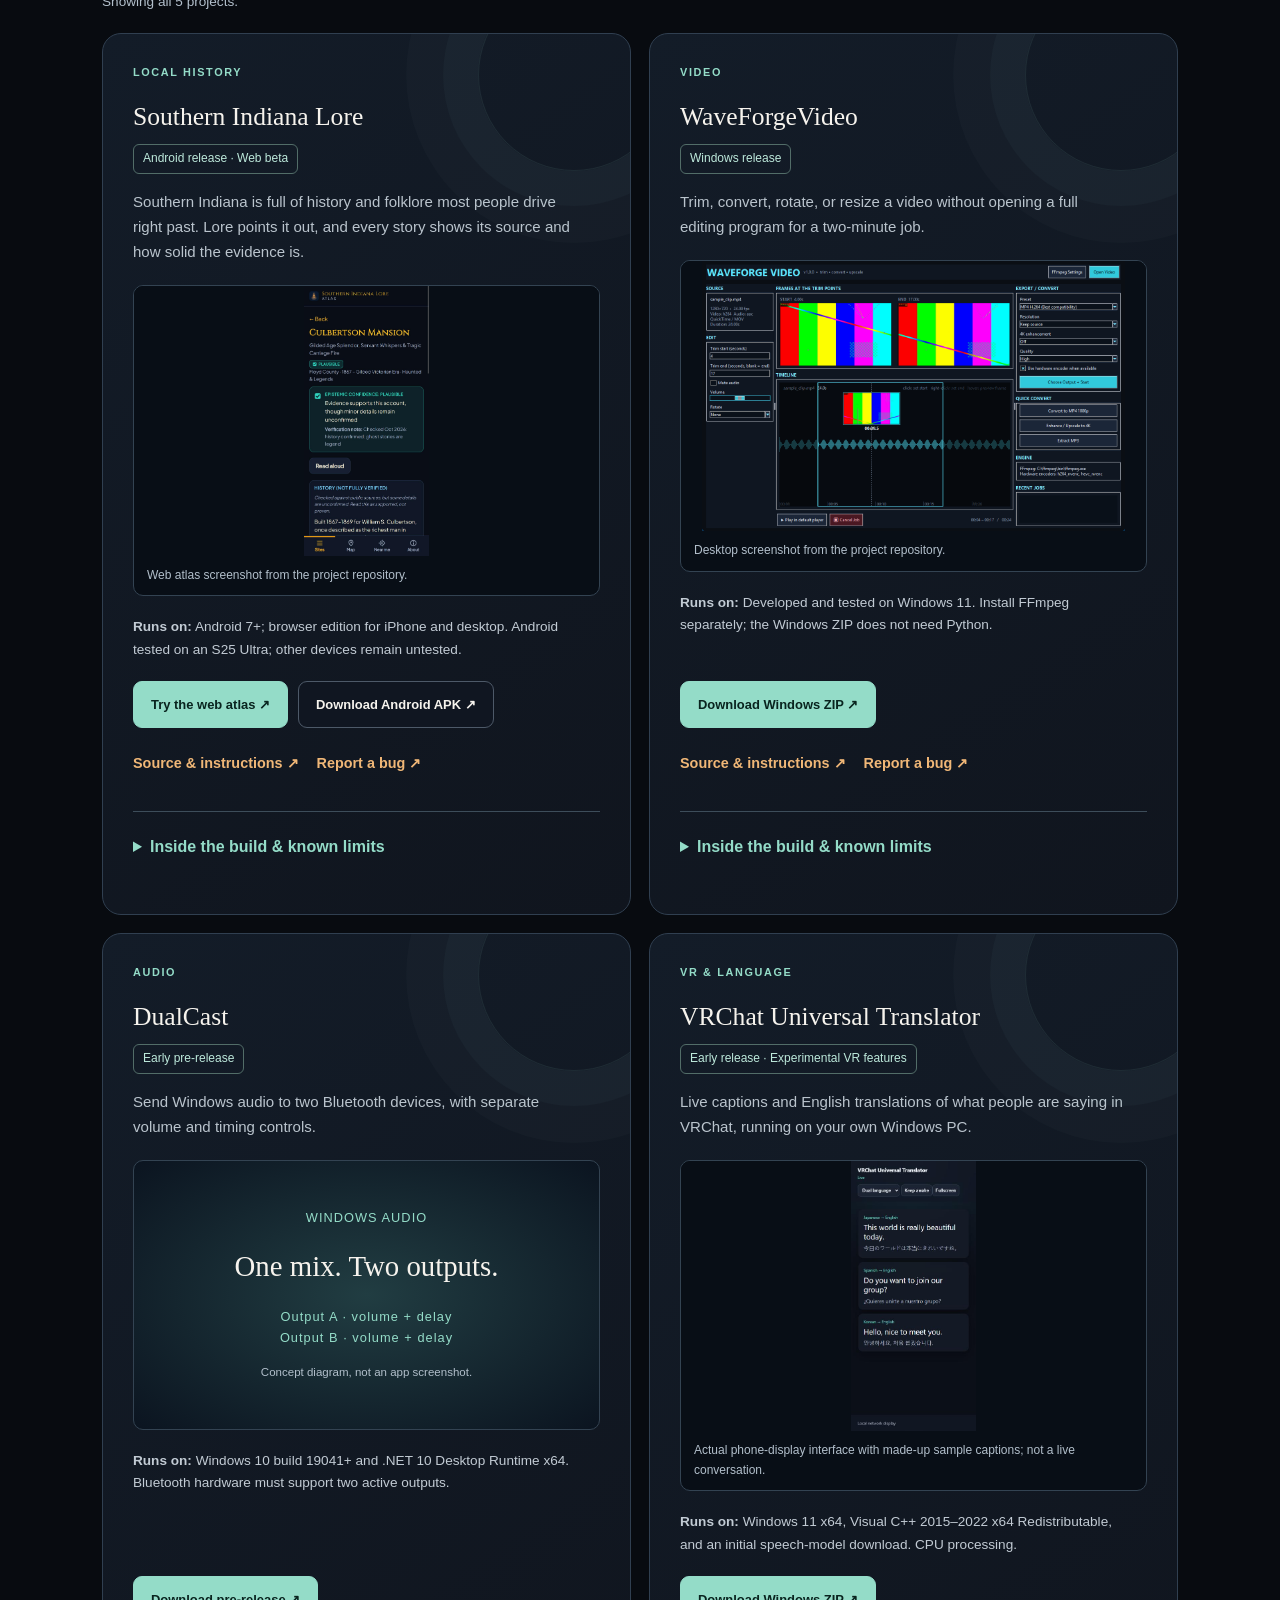
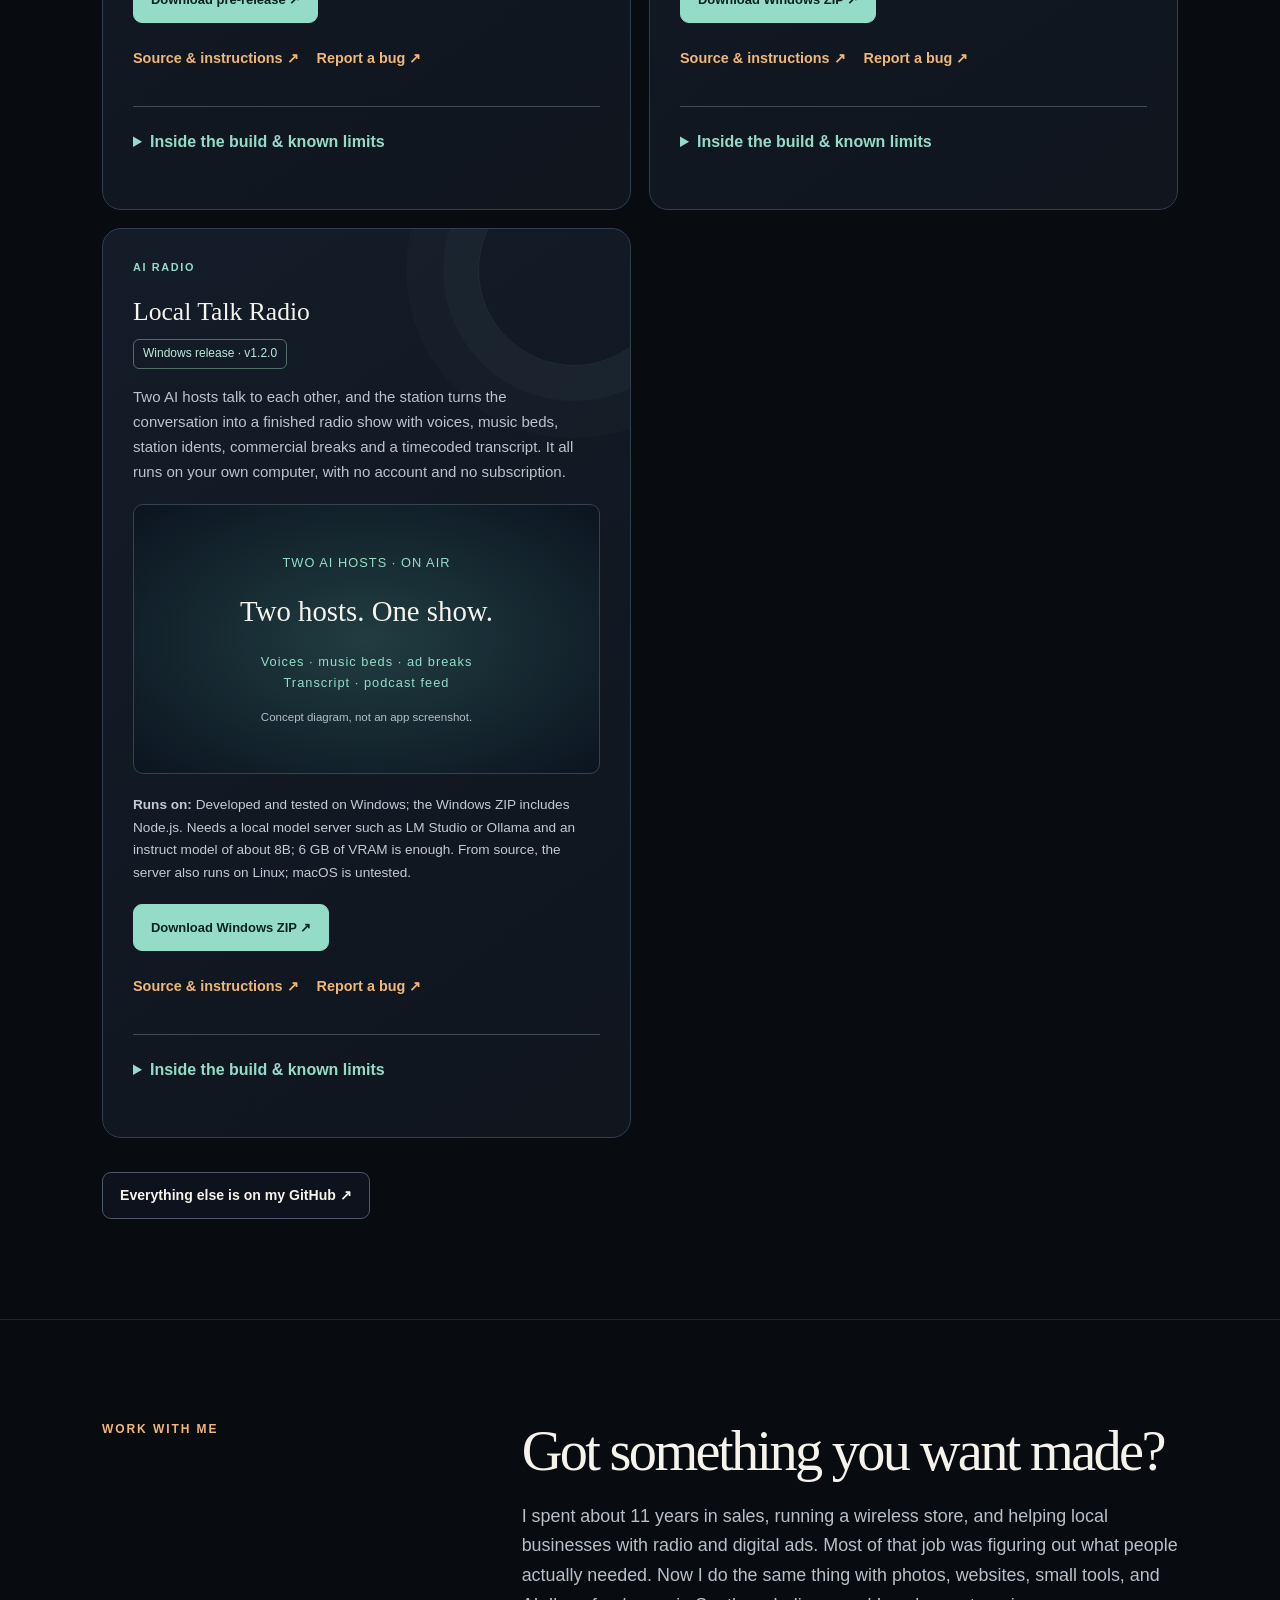
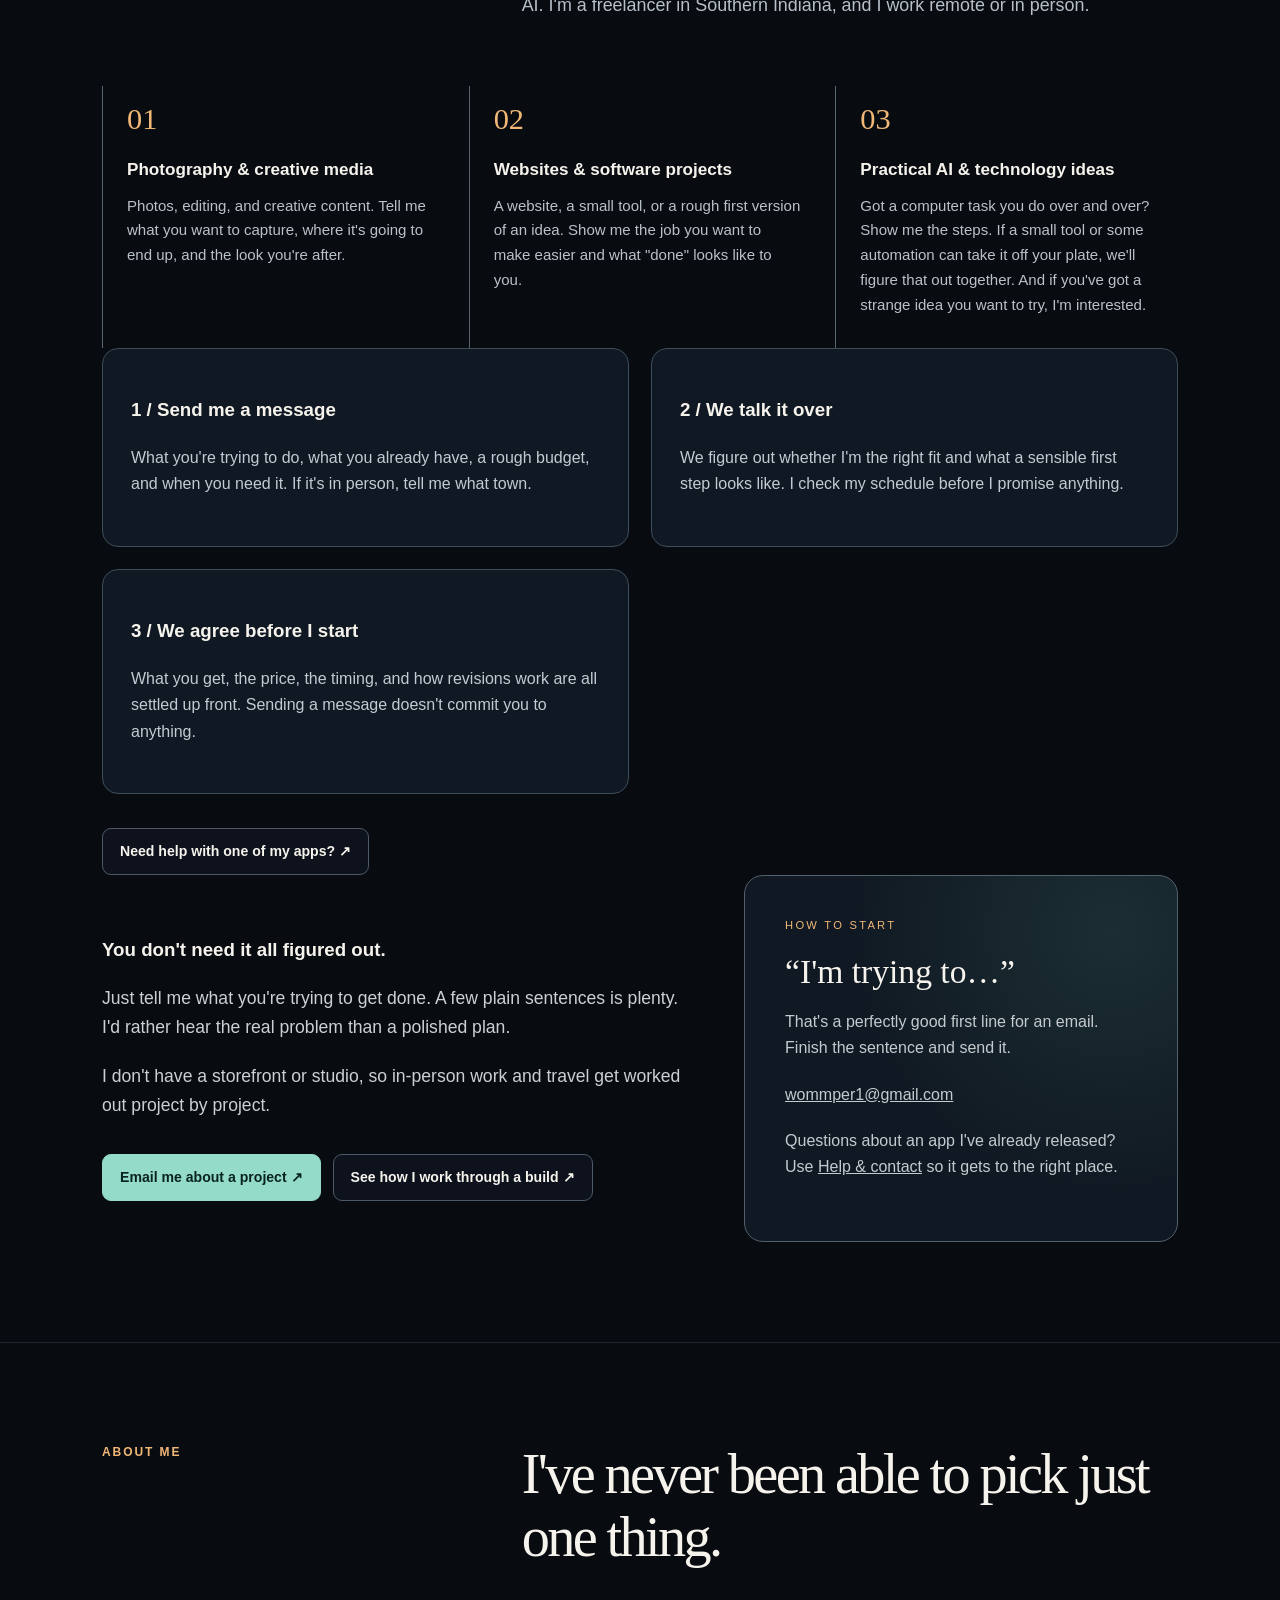
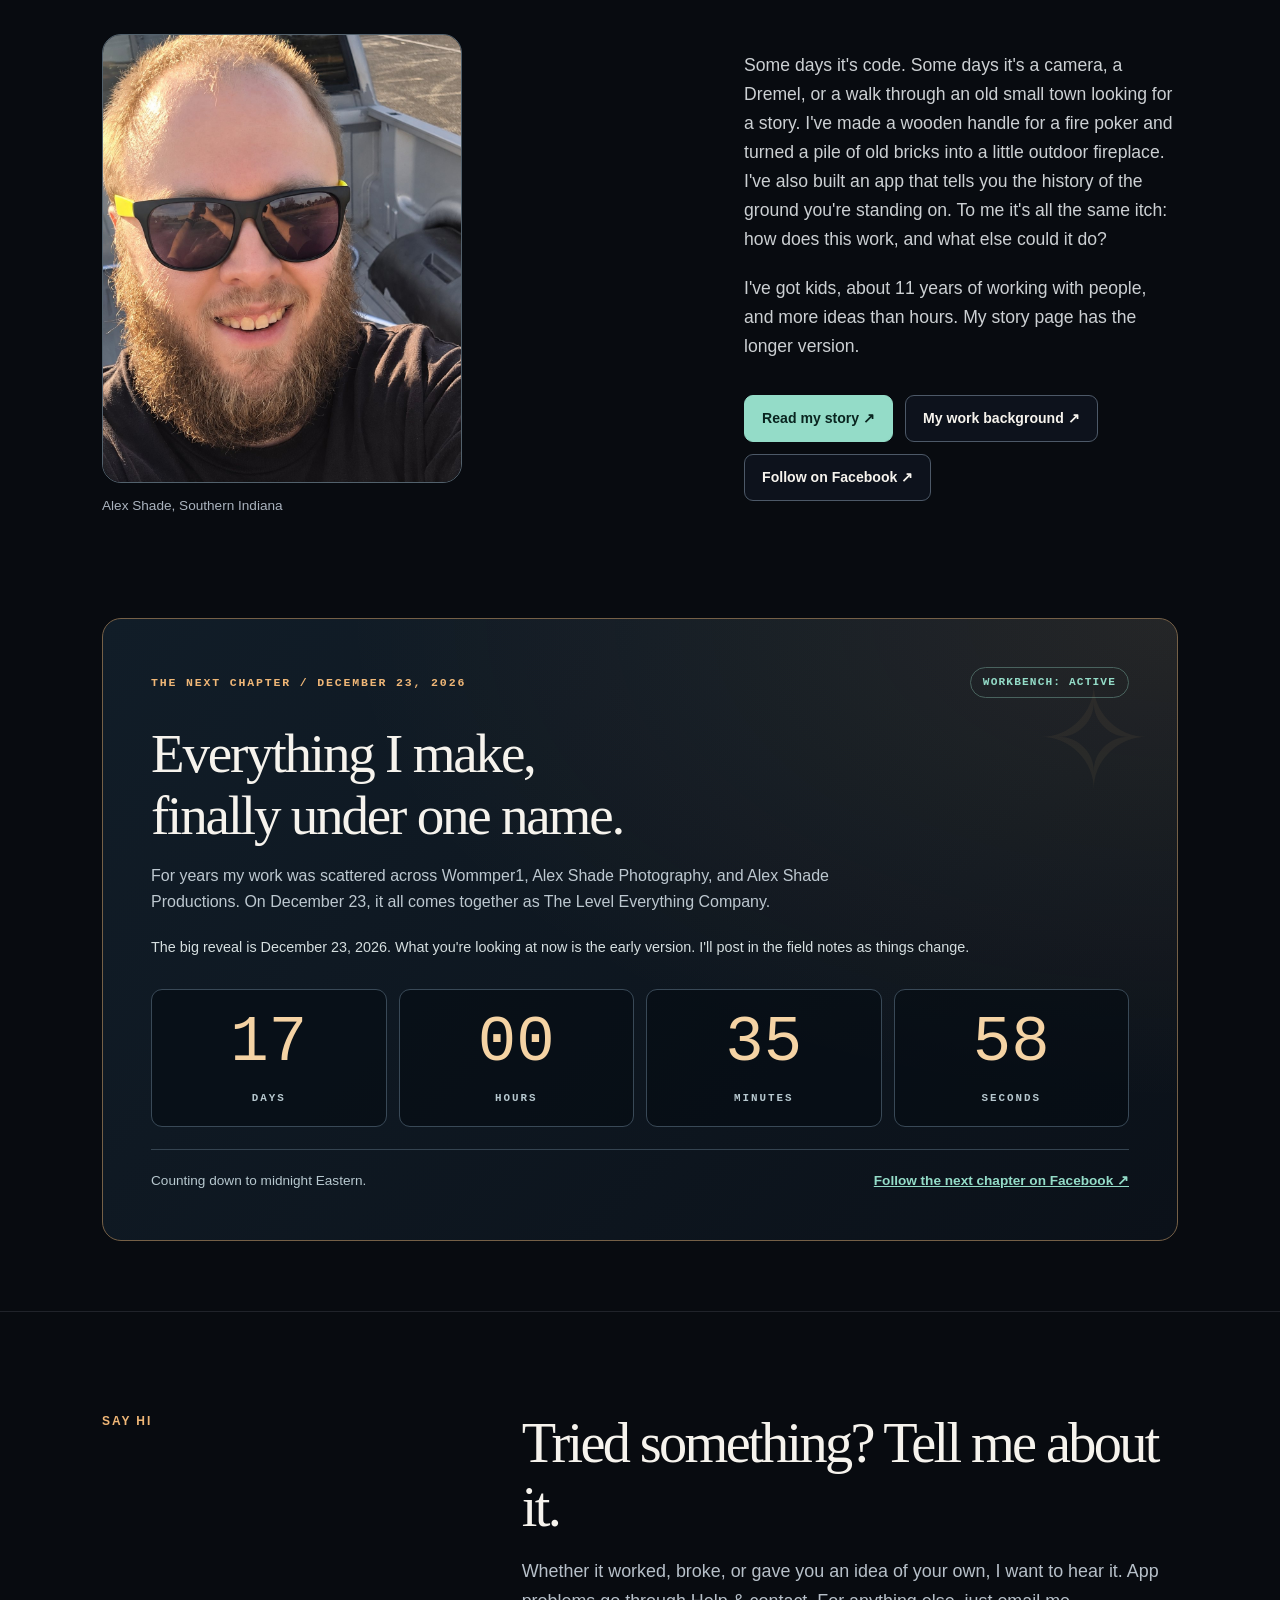
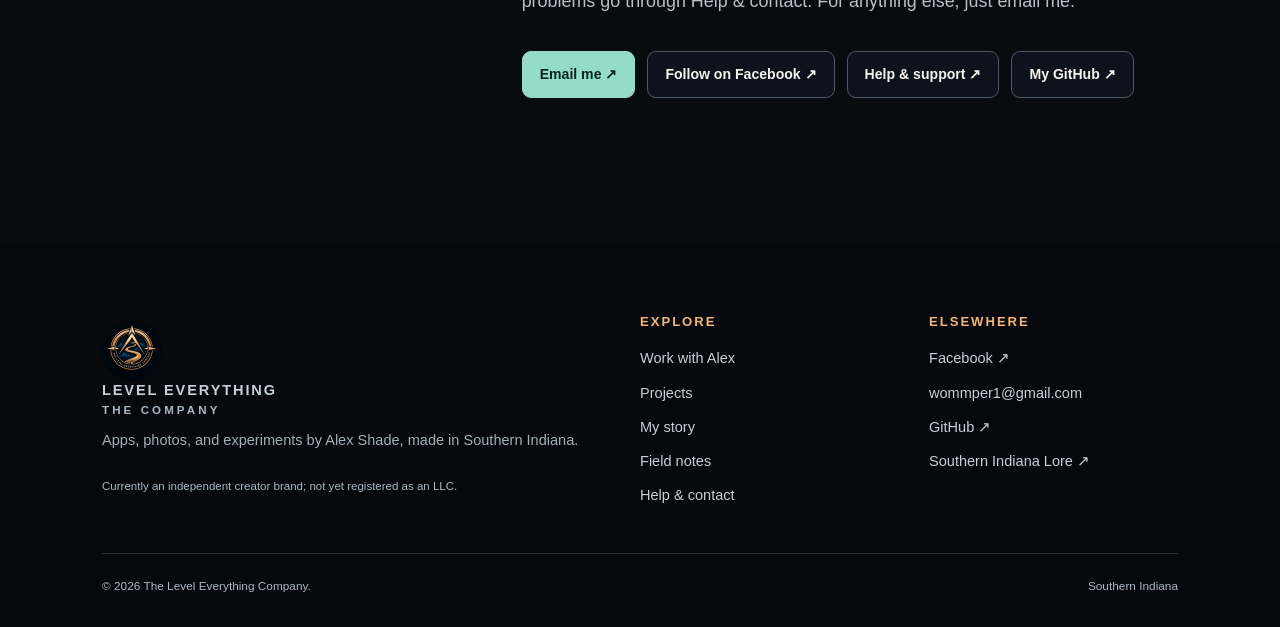
==== commit 67953f0c: "Add a "Why I built it" line to Local Talk Radio Co-Authored-By: Claude Opus 5.5 <noreply@anthropic.c" ====
--- a/index.html
+++ b/index.html
@@ -20,7 +20,7 @@
 <article class="project" data-project="creative"><span class="tag">Audio</span><h3>DualCast</h3><span class="status">Early pre-release</span><p>Send Windows audio to two Bluetooth devices, with separate volume and timing controls.</p><div class="project-visual" aria-label="DualCast audio routing illustration"><span>WINDOWS AUDIO</span><strong>One mix. Two outputs.</strong><span>Output A · volume + delay<br>Output B · volume + delay</span><small>Concept diagram, not an app screenshot.</small></div><p class="requirements"><strong>Runs on:</strong> Windows 10 build 19041+ and .NET 10 Desktop Runtime x64. Bluetooth hardware must support two active outputs.</p><div class="project-actions"><a class="button primary" href="https://github.com/Wommper1/DualCast/releases/tag/v1.0.1">Download pre-release ↗</a></div><div class="project-links"><a href="https://github.com/Wommper1/DualCast">Source &amp; instructions ↗</a><a href="https://github.com/Wommper1/DualCast/issues">Report a bug ↗</a></div><details><summary>Inside the build &amp; known limits</summary><p><strong>Why I built it:</strong> I wanted the same sound playing on two Bluetooth devices at once, and Windows doesn't make that easy.</p><p><strong>What it does:</strong> Independent output queues, volume, sync calibration, and session health controls.</p><p><strong>What's still rough:</strong> Streaming to two real devices is still being tested. Bluetooth clocks can drift; calibration or a restart may be needed. DRM audio is not captured.</p><a href="https://github.com/Wommper1/DualCast/blob/master/VERIFICATION.md">See what was tested ↗</a></details></article>
 <article class="project" data-project="human"><span class="tag">VR &amp; language</span><h3>VRChat Universal Translator</h3><span class="status">Early release · Experimental VR features</span><p>Live captions and English translations of what people are saying in VRChat, running on your own Windows PC.</p><figure class="project-preview"><a href="translator-preview.png" aria-label="Enlarge VRChat Universal Translator screenshot"><img src="translator-preview.png" width="375" height="812" alt="The translator phone display showing original-language text and English sample captions." loading="lazy" decoding="async"></a><figcaption>Actual phone-display interface with made-up sample captions; not a live conversation.</figcaption></figure><p class="requirements"><strong>Runs on:</strong> Windows 11 x64, Visual C++ 2015–2022 x64 Redistributable, and an initial speech-model download. CPU processing.</p><div class="project-actions"><a class="button primary" href="https://github.com/Wommper1/VRChatUniversalTranslator/releases/tag/v1.1.5">Download Windows ZIP ↗</a></div><div class="project-links"><a href="https://github.com/Wommper1/VRChatUniversalTranslator">Source &amp; instructions ↗</a><a href="https://github.com/Wommper1/VRChatUniversalTranslator/issues">Report a bug ↗</a></div><details><summary>Inside the build &amp; known limits</summary><p><strong>Why I built it:</strong> VRChat puts you in a room with people from all over the world. I wanted a way to follow along when they aren't speaking English.</p><p><strong>What it does:</strong> Local speech recognition, translated captions, desktop overlays, and an optional local phone display.</p><p><strong>What's still rough:</strong> Automatic captions can be wrong. SteamVR, phone display, and speaker labels still need full real-device acceptance testing. Independent project; not affiliated with VRChat Inc.</p><a href="https://github.com/Wommper1/VRChatUniversalTranslator/blob/main/VERIFICATION.md">Read testing evidence ↗</a></details></article>
 
-<article class="project" data-project="creative"><span class="tag">AI radio</span><h3>Local Talk Radio</h3><span class="status">Windows release · v1.2.0</span><p>Two AI hosts talk to each other, and the station turns the conversation into a finished radio show with voices, music beds, station idents, commercial breaks and a timecoded transcript. It all runs on your own computer, with no account and no subscription.</p><div class="project-visual" aria-label="Local Talk Radio show illustration"><span>TWO AI HOSTS · ON AIR</span><strong>Two hosts. One show.</strong><span>Voices · music beds · ad breaks<br>Transcript · podcast feed</span><small>Concept diagram, not an app screenshot.</small></div><p class="requirements"><strong>Runs on:</strong> Developed and tested on Windows; the Windows ZIP includes Node.js. Needs a local model server such as LM Studio or Ollama and an instruct model of about 8B; 6 GB of VRAM is enough. From source, the server also runs on Linux; macOS is untested.</p><div class="project-actions"><a class="button primary" href="https://github.com/Wommper1/ai-talk-radio/releases/tag/v1.2.0">Download Windows ZIP ↗</a></div><div class="project-links"><a href="https://github.com/Wommper1/ai-talk-radio">Source &amp; instructions ↗</a><a href="https://github.com/Wommper1/ai-talk-radio/issues">Report a bug ↗</a></div><details><summary>Inside the build &amp; known limits</summary><p><strong>What it does:</strong> Two separate AI hosts take turns answering each other, and you hear each line a few seconds after it's written. You can call in by typing a name and a line, hosts can refer back to earlier shows, and the Podcast tab publishes the shows you pick as MP3s with a podcast feed and a small website.</p><p><strong>What's still rough:</strong> The download isn't code-signed, so Windows may warn you; choose More info → Run anyway. The optional Edge voices send each line's text to Microsoft and use an unofficial service that may change. Some Piper voices don't allow commercial use, so check a voice's license before publishing shows. The station has no login, so keep it on your own PC and never expose it to a network.</p><a href="https://github.com/Wommper1/ai-talk-radio/blob/master/docs/guides/GETTING_STARTED.md">Read the getting-started guide ↗</a></details></article>
+<article class="project" data-project="creative"><span class="tag">AI radio</span><h3>Local Talk Radio</h3><span class="status">Windows release · v1.2.0</span><p>Two AI hosts talk to each other, and the station turns the conversation into a finished radio show with voices, music beds, station idents, commercial breaks and a timecoded transcript. It all runs on your own computer, with no account and no subscription.</p><div class="project-visual" aria-label="Local Talk Radio show illustration"><span>TWO AI HOSTS · ON AIR</span><strong>Two hosts. One show.</strong><span>Voices · music beds · ad breaks<br>Transcript · podcast feed</span><small>Concept diagram, not an app screenshot.</small></div><p class="requirements"><strong>Runs on:</strong> Developed and tested on Windows; the Windows ZIP includes Node.js. Needs a local model server such as LM Studio or Ollama and an instruct model of about 8B; 6 GB of VRAM is enough. From source, the server also runs on Linux; macOS is untested.</p><div class="project-actions"><a class="button primary" href="https://github.com/Wommper1/ai-talk-radio/releases/tag/v1.2.0">Download Windows ZIP ↗</a></div><div class="project-links"><a href="https://github.com/Wommper1/ai-talk-radio">Source &amp; instructions ↗</a><a href="https://github.com/Wommper1/ai-talk-radio/issues">Report a bug ↗</a></div><details><summary>Inside the build &amp; known limits</summary><p><strong>Why I built it:</strong> I spent years helping local businesses get on the radio, writing ad copy and helping with recordings. I wanted to see if the gear I already have could run a whole station by itself, from the hosts all the way to the commercial breaks.</p><p><strong>What it does:</strong> Two separate AI hosts take turns answering each other, and you hear each line a few seconds after it's written. You can call in by typing a name and a line, hosts can refer back to earlier shows, and the Podcast tab publishes the shows you pick as MP3s with a podcast feed and a small website.</p><p><strong>What's still rough:</strong> The download isn't code-signed, so Windows may warn you; choose More info → Run anyway. The optional Edge voices send each line's text to Microsoft and use an unofficial service that may change. Some Piper voices don't allow commercial use, so check a voice's license before publishing shows. The station has no login, so keep it on your own PC and never expose it to a network.</p><a href="https://github.com/Wommper1/ai-talk-radio/blob/master/docs/guides/GETTING_STARTED.md">Read the getting-started guide ↗</a></details></article>
 </div><div class="btn-row"><a class="button ghost" href="https://github.com/Wommper1" target="_blank" rel="noopener noreferrer">Everything else is on my GitHub ↗</a></div></div></section>
 <section id="hire" class="section"><div class="container"><div class="section-head"><div class="section-number">Work with me</div><div><h2>Got something you want made?</h2><p class="section-lead">I spent about 11 years in sales, running a wireless store, and helping local businesses with radio and digital ads. Most of that job was figuring out what people actually needed. Now I do the same thing with photos, websites, small tools, and AI. I'm a freelancer in Southern Indiana, and I work remote or in person.</p></div></div><div class="principles"><article class="principle"><div class="icon">01</div><h3>Photography &amp; creative media</h3><p>Photos, editing, and creative content. Tell me what you want to capture, where it's going to end up, and the look you're after.</p></article><article class="principle"><div class="icon">02</div><h3>Websites &amp; software projects</h3><p>A website, a small tool, or a rough first version of an idea. Show me the job you want to make easier and what "done" looks like to you.</p></article><article class="principle"><div class="icon">03</div><h3>Practical AI &amp; technology ideas</h3><p>Got a computer task you do over and over? Show me the steps. If a small tool or some automation can take it off your plate, we'll figure that out together. And if you've got a strange idea you want to try, I'm interested.</p></article></div><div class="help-grid" aria-label="How a project starts"><article class="help-card"><h3>1 / Send me a message</h3><p>What you're trying to do, what you already have, a rough budget, and when you need it. If it's in person, tell me what town.</p></article><article class="help-card"><h3>2 / We talk it over</h3><p>We figure out whether I'm the right fit and what a sensible first step looks like. I check my schedule before I promise anything.</p></article><article class="help-card"><h3>3 / We agree before I start</h3><p>What you get, the price, the timing, and how revisions work are all settled up front. Sending a message doesn't commit you to anything.</p></article></div><div class="btn-row"><a class="button ghost" href="help.html">Need help with one of my apps? ↗</a></div><div class="story-panel"><div class="story-words"><h3>You don't need it all figured out.</h3><p>Just tell me what you're trying to get done. A few plain sentences is plenty. I'd rather hear the real problem than a polished plan.</p><p>I don't have a storefront or studio, so in-person work and travel get worked out project by project.</p><div class="btn-row"><a class="button primary" href="mailto:wommper1@gmail.com?subject=Project%20inquiry%20%E2%80%94%20The%20Level%20Everything%20Company&amp;body=Hi%20Alex%2C%0A%0AI%20am%20trying%20to%3A%0A%0AThe%20result%20I%20need%3A%0A%0AWhat%20I%20already%20have%3A%0A%0ABudget%20range%3A%0APreferred%20timing%3A%0ARemote%20or%20in%20person%20%28town/area%29%3A%0A%0AThanks%21">Email me about a project ↗</a><a class="button ghost" href="field-notes.html#waveforge-walkthrough">See how I work through a build ↗</a></div></div><aside class="future-card"><div class="stamp">How to start</div><h3>“I'm trying to…”</h3><p>That's a perfectly good first line for an email. Finish the sentence and send it.</p><p><a href="mailto:wommper1@gmail.com">wommper1@gmail.com</a></p><p>Questions about an app I've already released? Use <a href="help.html">Help &amp; contact</a> so it gets to the right place.</p></aside></div></div></section>
 <section id="story" class="section"><div class="container"><div class="section-head"><div class="section-number">About me</div><div><h2>I've never been able to pick just one thing.</h2></div></div><div class="story-panel"><figure style="margin:0;max-width:360px"><img src="alex-shade-portrait.jpg" width="1122" height="1402" alt="Alex Shade smiling outdoors, wearing sunglasses" loading="lazy" style="display:block;width:100%;height:auto;border-radius:19px;border:1px solid #52616c"><figcaption style="padding-top:12px;color:#aab3be;font-size:.85rem">Alex Shade, Southern Indiana</figcaption></figure><div class="story-words"><p>Some days it's code. Some days it's a camera, a Dremel, or a walk through an old small town looking for a story. I've made a wooden handle for a fire poker and turned a pile of old bricks into a little outdoor fireplace. I've also built an app that tells you the history of the ground you're standing on. To me it's all the same itch: how does this work, and what else could it do?</p><p>I've got kids, about 11 years of working with people, and more ideas than hours. My story page has the longer version.</p><div class="btn-row"><a class="button primary" href="story.html">Read my story ↗</a><a class="button ghost" href="story.html#experience">My work background ↗</a><a class="button ghost" href="https://www.facebook.com/profile.php?id=61595716748531" target="_blank" rel="noopener noreferrer">Follow on Facebook ↗</a></div></div></div></div></section>
